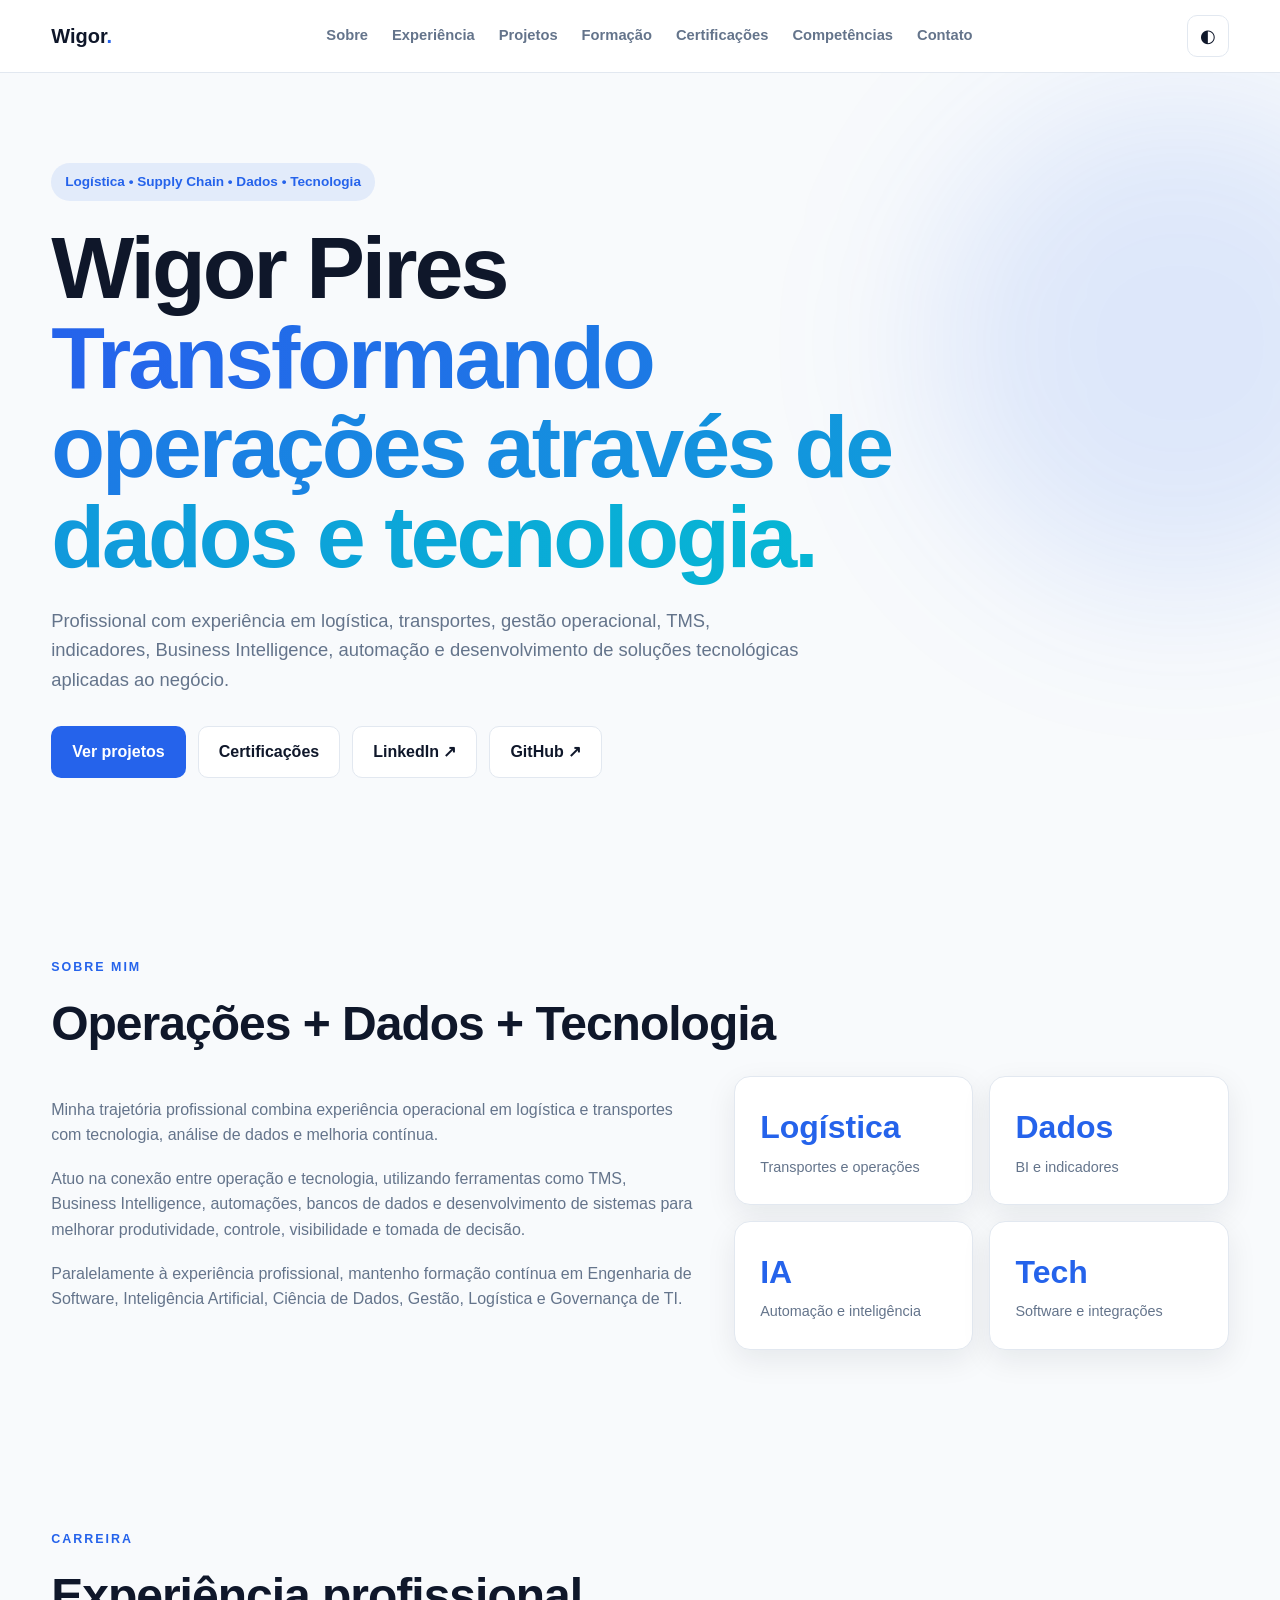
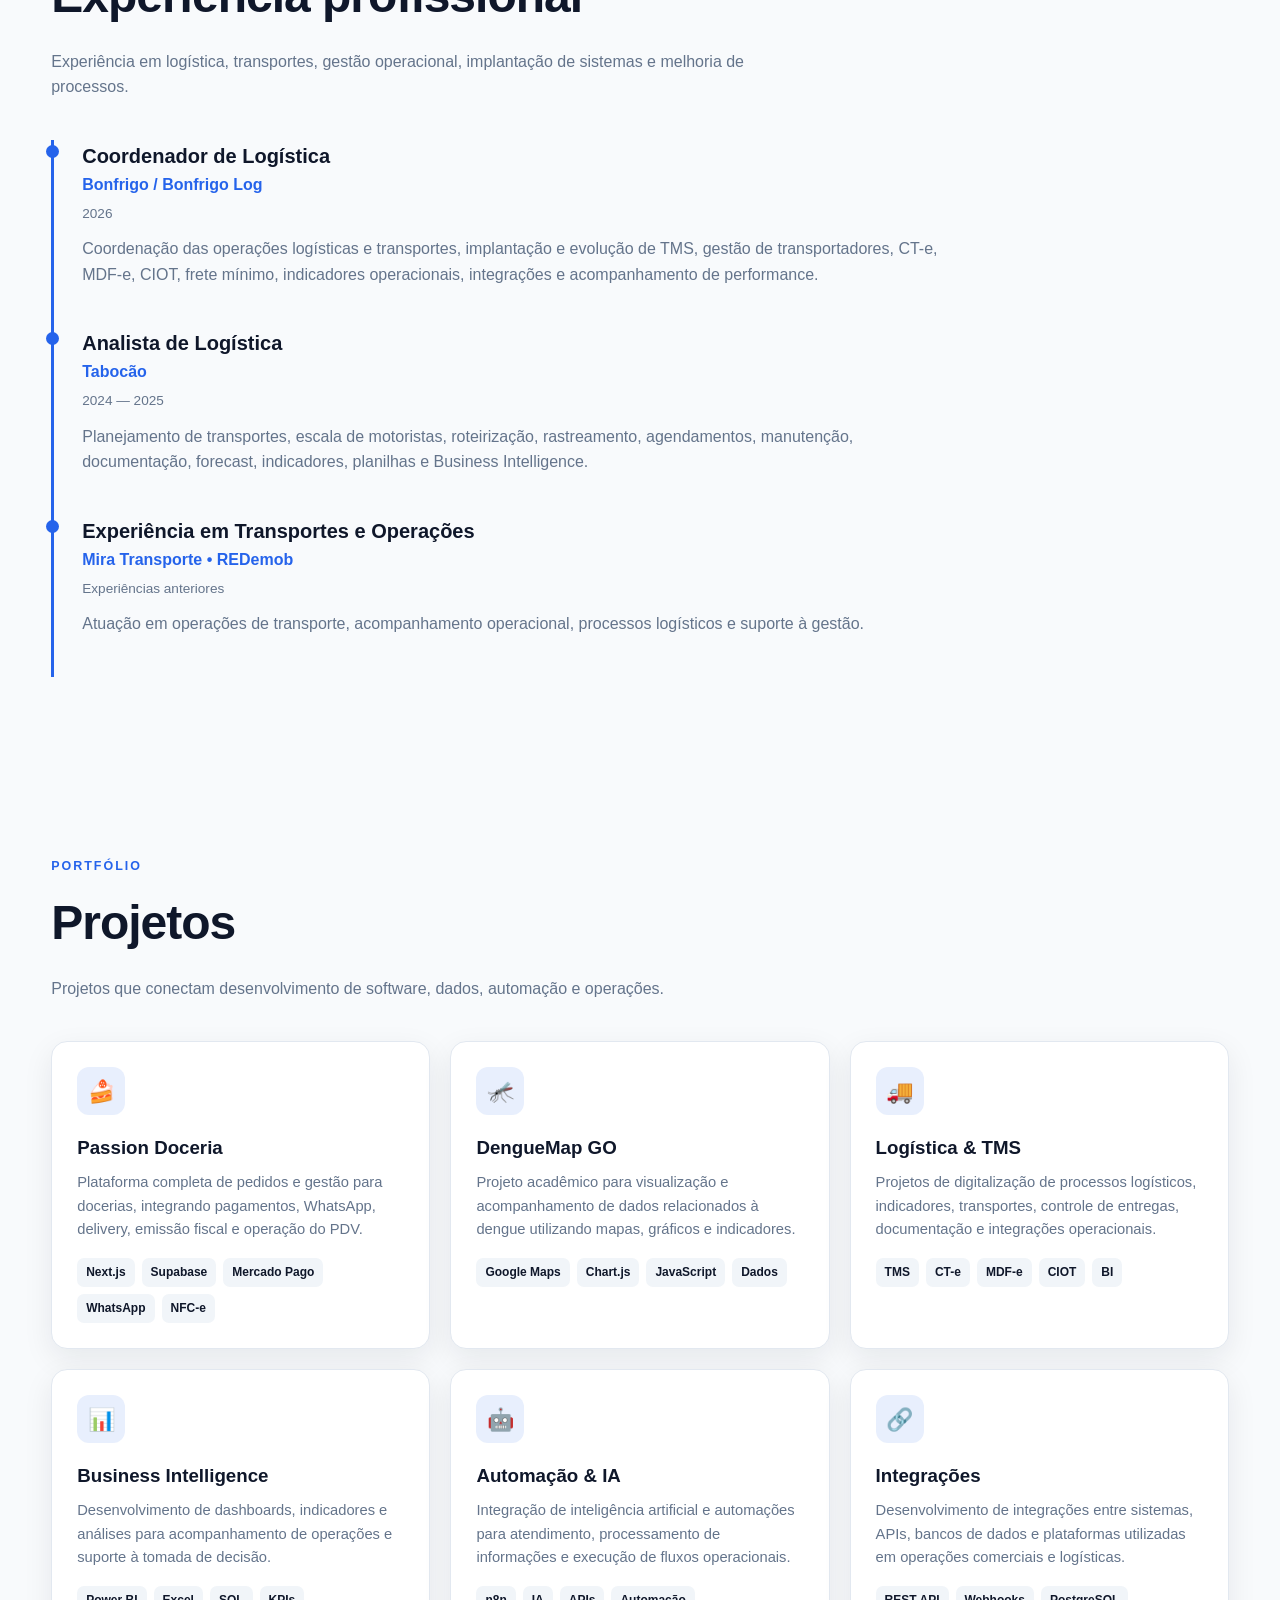
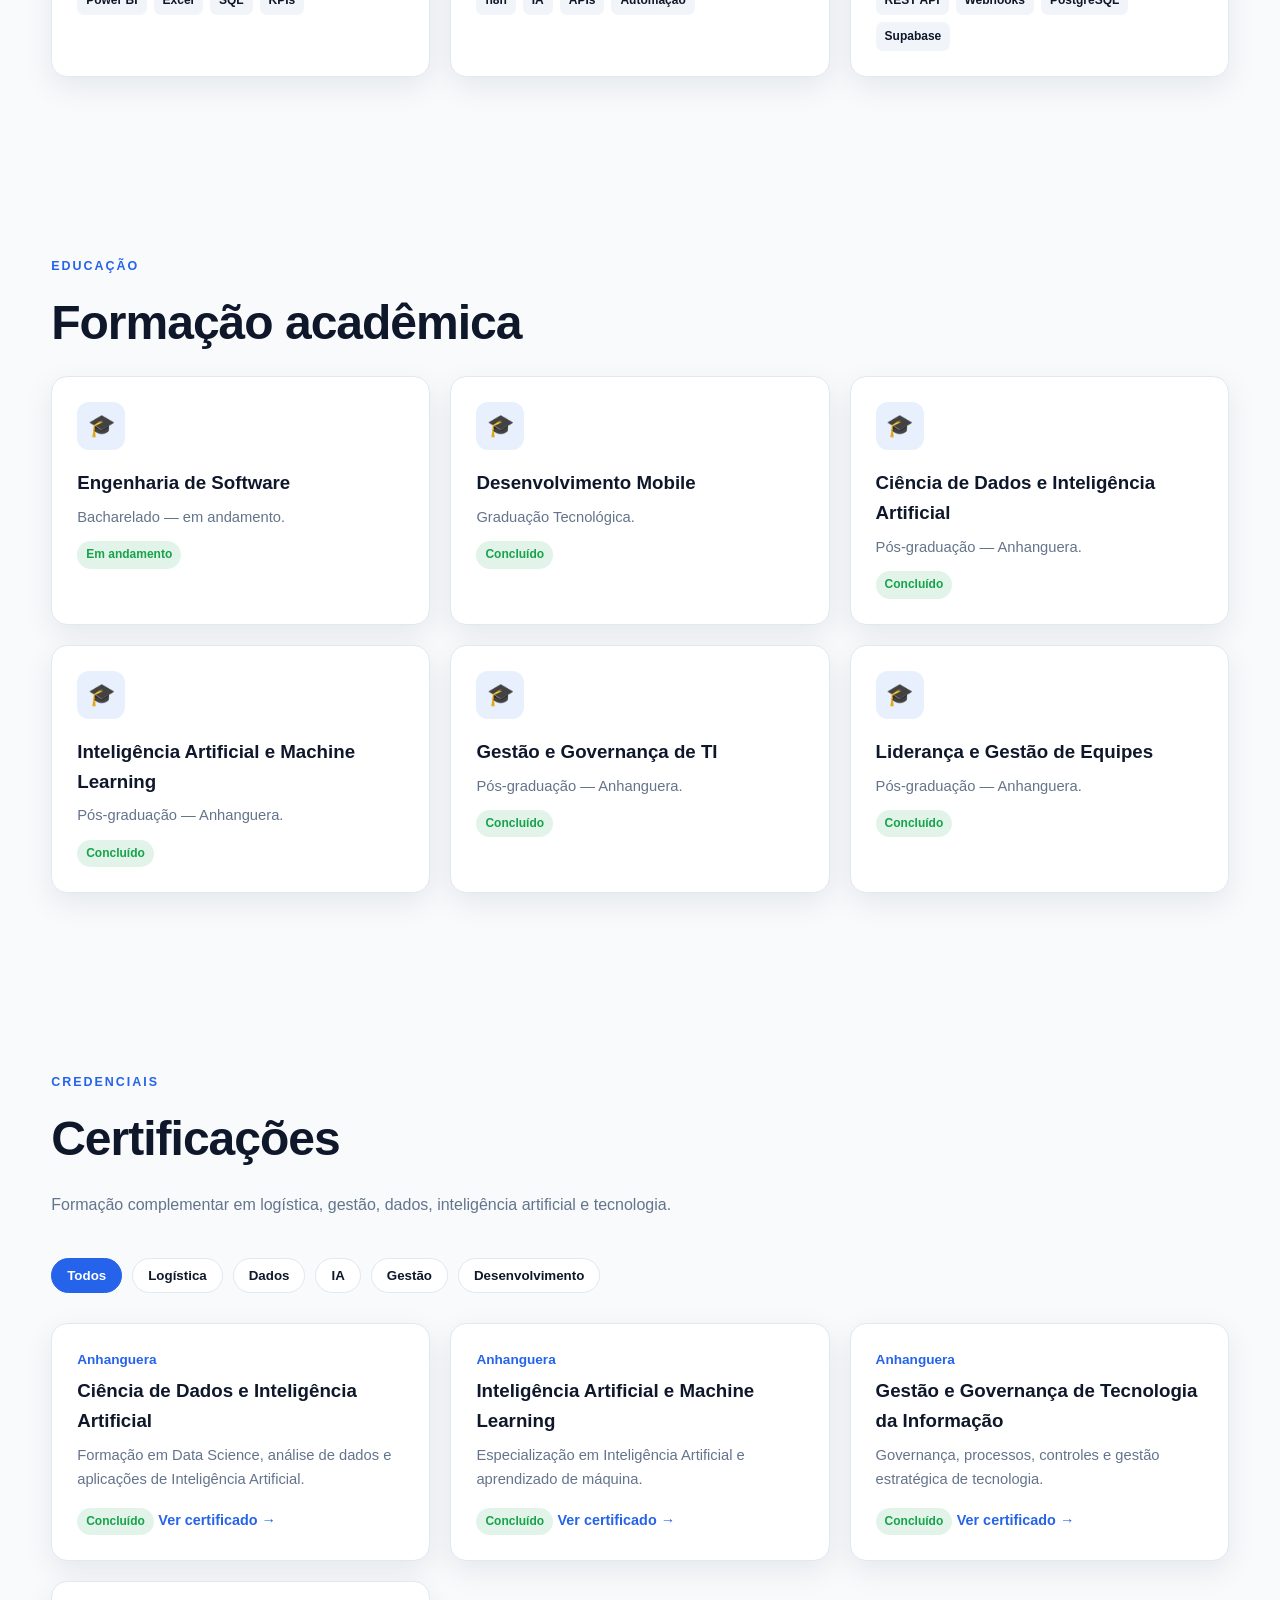
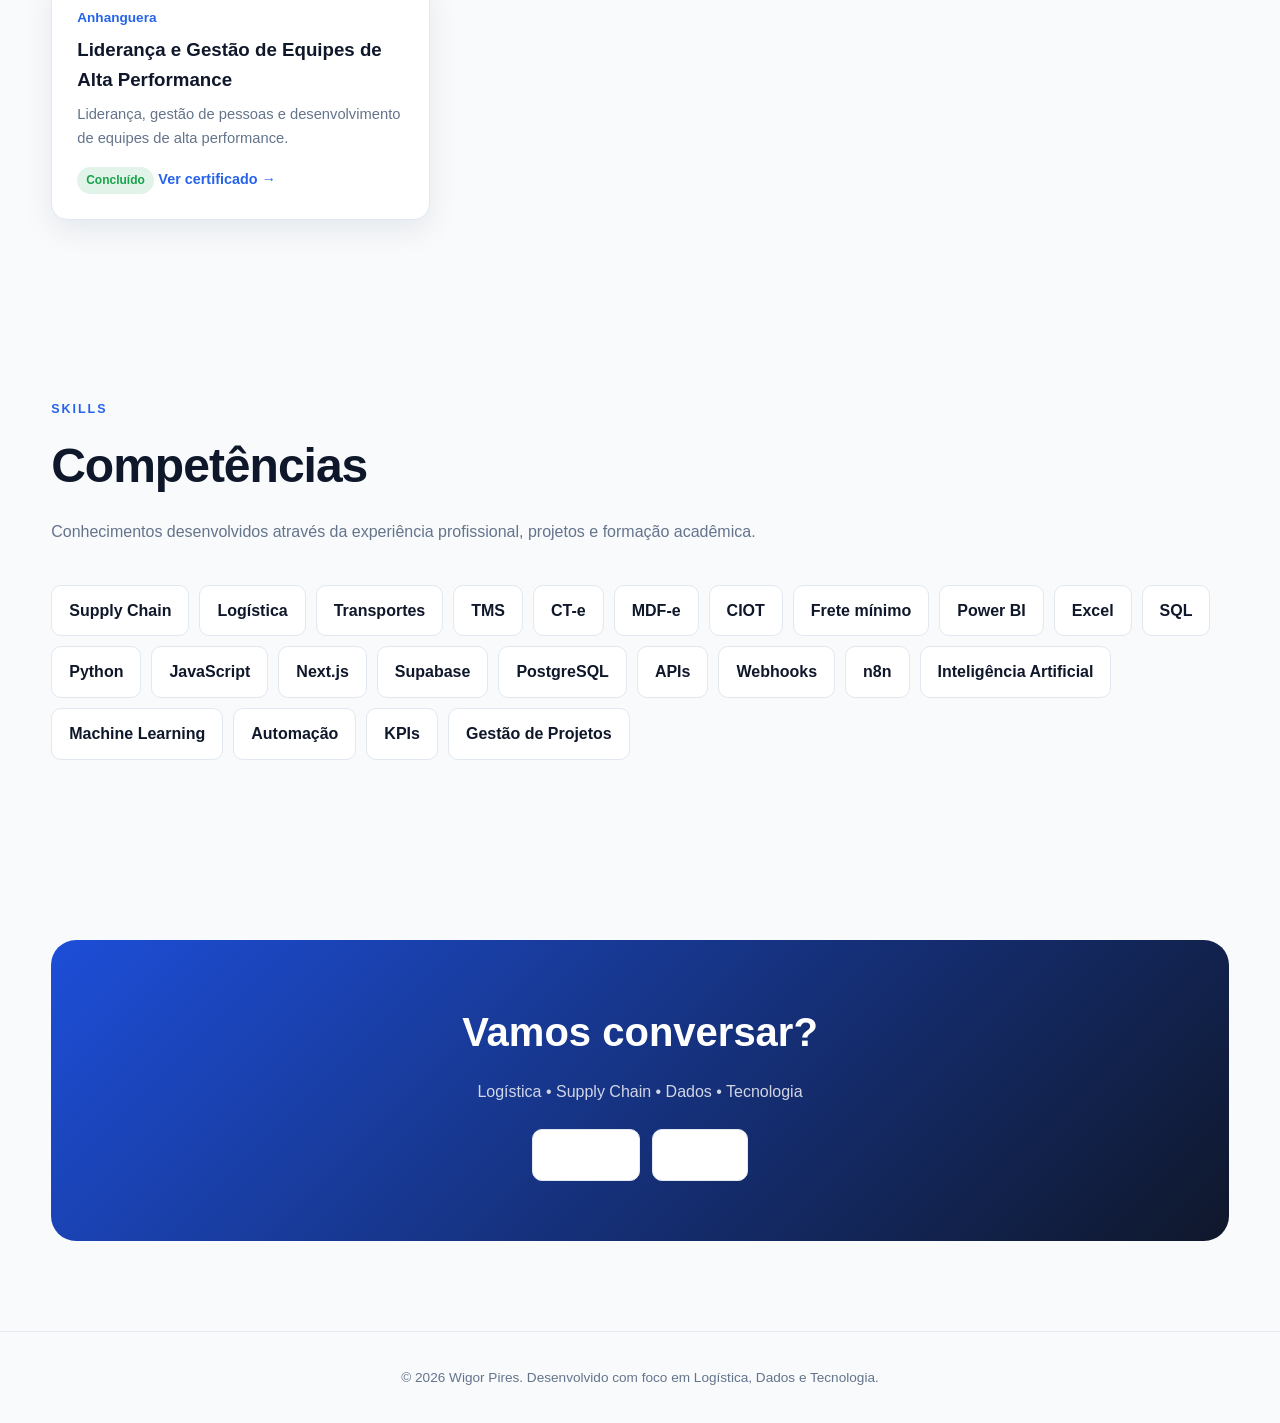
==== index.html @ 570a5a59 "Update print statement from 'Hello' to 'Goodbye'" ====
<!DOCTYPE html>
<html lang="pt-BR">
<head>
  <meta charset="UTF-8">
  <meta name="viewport" content="width=device-width, initial-scale=1.0">

  <title>Wigor Pires | Logística, Supply Chain, Dados e Tecnologia</title>

  <meta
    name="description"
    content="Portfólio profissional de Wigor Pires. Logística, Supply Chain, TMS, Dados, Business Intelligence, Inteligência Artificial e Tecnologia."
  >

  <style>
    /* =====================================================
       CONFIGURAÇÕES GERAIS
    ===================================================== */

    :root {
      --bg: #f8fafc;
      --surface: #ffffff;
      --surface-2: #f1f5f9;
      --text: #0f172a;
      --text-secondary: #64748b;
      --primary: #2563eb;
      --primary-dark: #1d4ed8;
      --border: #e2e8f0;
      --success: #16a34a;
      --shadow: 0 10px 30px rgba(15, 23, 42, 0.08);
      --radius: 16px;
    }

    body.dark {
      --bg: #020617;
      --surface: #0f172a;
      --surface-2: #1e293b;
      --text: #f8fafc;
      --text-secondary: #94a3b8;
      --border: #334155;
      --shadow: 0 10px 30px rgba(0, 0, 0, 0.3);
    }

    * {
      margin: 0;
      padding: 0;
      box-sizing: border-box;
    }

    html {
      scroll-behavior: smooth;
    }

    body {
      font-family: Inter, Arial, Helvetica, sans-serif;
      background: var(--bg);
      color: var(--text);
      line-height: 1.6;
      transition: background 0.3s, color 0.3s;
    }

    a {
      color: inherit;
      text-decoration: none;
    }

    .container {
      width: min(1180px, 92%);
      margin: auto;
    }

    /* =====================================================
       HEADER
    ===================================================== */

    header {
      position: sticky;
      top: 0;
      z-index: 1000;
      background: rgba(255,255,255,0.9);
      backdrop-filter: blur(12px);
      border-bottom: 1px solid var(--border);
    }

    body.dark header {
      background: rgba(2, 6, 23, 0.9);
    }

    .navbar {
      min-height: 72px;
      display: flex;
      align-items: center;
      justify-content: space-between;
      gap: 20px;
    }

    .logo {
      font-size: 1.25rem;
      font-weight: 800;
    }

    .logo span {
      color: var(--primary);
    }

    nav {
      display: flex;
      gap: 24px;
      align-items: center;
    }

    nav a {
      color: var(--text-secondary);
      font-size: 0.92rem;
      font-weight: 600;
      transition: 0.2s;
    }

    nav a:hover {
      color: var(--primary);
    }

    .theme-button {
      border: 1px solid var(--border);
      background: var(--surface);
      color: var(--text);
      border-radius: 10px;
      padding: 9px 12px;
      cursor: pointer;
      font-size: 18px;
    }

    /* =====================================================
       HERO
    ===================================================== */

    .hero {
      min-height: 680px;
      display: flex;
      align-items: center;
      position: relative;
      overflow: hidden;
    }

    .hero::before {
      content: "";
      position: absolute;
      width: 500px;
      height: 500px;
      border-radius: 50%;
      background: rgba(37, 99, 235, 0.12);
      filter: blur(80px);
      right: -150px;
      top: 20px;
      z-index: -1;
    }

    .hero-content {
      max-width: 850px;
    }

    .badge {
      display: inline-flex;
      align-items: center;
      gap: 8px;
      padding: 8px 14px;
      border-radius: 100px;
      background: rgba(37, 99, 235, 0.1);
      color: var(--primary);
      font-weight: 700;
      font-size: 0.85rem;
      margin-bottom: 22px;
    }

    .hero h1 {
      font-size: clamp(2.7rem, 7vw, 5.5rem);
      line-height: 1.02;
      letter-spacing: -3px;
      margin-bottom: 24px;
    }

    .gradient {
      background: linear-gradient(90deg, #2563eb, #06b6d4);
      -webkit-background-clip: text;
      -webkit-text-fill-color: transparent;
    }

    .hero p {
      max-width: 760px;
      font-size: 1.15rem;
      color: var(--text-secondary);
      margin-bottom: 32px;
    }

    .hero-buttons {
      display: flex;
      gap: 12px;
      flex-wrap: wrap;
    }

    .button {
      display: inline-flex;
      align-items: center;
      justify-content: center;
      padding: 12px 20px;
      border-radius: 10px;
      font-weight: 700;
      transition: 0.2s;
      border: 1px solid transparent;
    }

    .button-primary {
      background: var(--primary);
      color: white;
    }

    .button-primary:hover {
      background: var(--primary-dark);
      transform: translateY(-2px);
    }

    .button-secondary {
      border-color: var(--border);
      background: var(--surface);
    }

    .button-secondary:hover {
      border-color: var(--primary);
      color: var(--primary);
    }

    /* =====================================================
       SEÇÕES
    ===================================================== */

    section {
      padding: 90px 0;
    }

    .section-label {
      color: var(--primary);
      text-transform: uppercase;
      letter-spacing: 2px;
      font-size: 0.78rem;
      font-weight: 800;
      margin-bottom: 8px;
    }

    .section-title {
      font-size: clamp(2rem, 4vw, 3rem);
      margin-bottom: 14px;
      letter-spacing: -1px;
    }

    .section-description {
      color: var(--text-secondary);
      max-width: 760px;
      margin-bottom: 40px;
    }

    /* =====================================================
       SOBRE
    ===================================================== */

    .about-grid {
      display: grid;
      grid-template-columns: 1.3fr 1fr;
      gap: 40px;
      align-items: center;
    }

    .about-text p {
      color: var(--text-secondary);
      margin-bottom: 18px;
    }

    .numbers {
      display: grid;
      grid-template-columns: repeat(2, 1fr);
      gap: 16px;
    }

    .number-card {
      background: var(--surface);
      border: 1px solid var(--border);
      border-radius: var(--radius);
      padding: 25px;
      box-shadow: var(--shadow);
    }

    .number-card strong {
      display: block;
      color: var(--primary);
      font-size: 2rem;
    }

    .number-card span {
      color: var(--text-secondary);
      font-size: 0.9rem;
    }

    /* =====================================================
       EXPERIÊNCIA
    ===================================================== */

    .timeline {
      position: relative;
      max-width: 900px;
    }

    .timeline-item {
      border-left: 3px solid var(--primary);
      padding: 0 0 40px 28px;
      position: relative;
    }

    .timeline-item::before {
      content: "";
      position: absolute;
      width: 13px;
      height: 13px;
      background: var(--primary);
      border-radius: 50%;
      left: -8px;
      top: 5px;
    }

    .timeline-item h3 {
      font-size: 1.25rem;
    }

    .timeline-company {
      color: var(--primary);
      font-weight: 700;
    }

    .timeline-date {
      display: block;
      color: var(--text-secondary);
      font-size: 0.85rem;
      margin: 5px 0 12px;
    }

    .timeline-item p {
      color: var(--text-secondary);
    }

    /* =====================================================
       CARDS
    ===================================================== */

    .grid {
      display: grid;
      grid-template-columns: repeat(3, 1fr);
      gap: 20px;
    }

    .card {
      background: var(--surface);
      border: 1px solid var(--border);
      border-radius: var(--radius);
      padding: 25px;
      transition: 0.25s;
      box-shadow: var(--shadow);
    }

    .card:hover {
      transform: translateY(-6px);
      border-color: var(--primary);
    }

    .card-icon {
      width: 48px;
      height: 48px;
      border-radius: 12px;
      display: flex;
      align-items: center;
      justify-content: center;
      background: rgba(37,99,235,0.1);
      font-size: 22px;
      margin-bottom: 18px;
    }

    .card h3 {
      margin-bottom: 8px;
    }

    .card p {
      color: var(--text-secondary);
      font-size: 0.92rem;
    }

    .tags {
      display: flex;
      flex-wrap: wrap;
      gap: 7px;
      margin-top: 16px;
    }

    .tag {
      padding: 5px 9px;
      background: var(--surface-2);
      border-radius: 7px;
      font-size: 0.75rem;
      font-weight: 600;
    }

    /* =====================================================
       CERTIFICADOS
    ===================================================== */

    .filters {
      display: flex;
      gap: 10px;
      flex-wrap: wrap;
      margin-bottom: 30px;
    }

    .filter {
      border: 1px solid var(--border);
      background: var(--surface);
      color: var(--text);
      padding: 9px 15px;
      border-radius: 100px;
      cursor: pointer;
      font-weight: 600;
    }

    .filter.active,
    .filter:hover {
      background: var(--primary);
      border-color: var(--primary);
      color: white;
    }

    .certificate {
      position: relative;
    }

    .certificate .institution {
      color: var(--primary);
      font-weight: 700;
      font-size: 0.85rem;
      margin-bottom: 6px;
    }

    .certificate-link {
      display: inline-block;
      margin-top: 18px;
      color: var(--primary);
      font-weight: 700;
      font-size: 0.9rem;
    }

    .status {
      display: inline-block;
      margin-top: 12px;
      padding: 4px 9px;
      border-radius: 20px;
      background: rgba(22,163,74,.12);
      color: var(--success);
      font-size: .75rem;
      font-weight: 700;
    }

    /* =====================================================
       COMPETÊNCIAS
    ===================================================== */

    .skills {
      display: flex;
      flex-wrap: wrap;
      gap: 10px;
    }

    .skill {
      padding: 12px 17px;
      border: 1px solid var(--border);
      background: var(--surface);
      border-radius: 10px;
      font-weight: 600;
    }

    /* =====================================================
       CONTATO
    ===================================================== */

    .contact-box {
      background: linear-gradient(135deg, #1d4ed8, #0f172a);
      color: white;
      padding: 60px;
      border-radius: 25px;
      text-align: center;
    }

    .contact-box h2 {
      font-size: 2.5rem;
      margin-bottom: 15px;
    }

    .contact-box p {
      opacity: .8;
      margin-bottom: 25px;
    }

    /* =====================================================
       FOOTER
    ===================================================== */

    footer {
      padding: 35px 0;
      text-align: center;
      color: var(--text-secondary);
      border-top: 1px solid var(--border);
      font-size: 0.85rem;
    }

    /* =====================================================
       RESPONSIVO
    ===================================================== */

    @media (max-width: 900px) {
      nav {
        display: none;
      }

      .about-grid {
        grid-template-columns: 1fr;
      }

      .grid {
        grid-template-columns: repeat(2, 1fr);
      }

      .hero {
        min-height: 600px;
      }
    }

    @media (max-width: 600px) {
      .grid {
        grid-template-columns: 1fr;
      }

      .numbers {
        grid-template-columns: 1fr 1fr;
      }

      .hero h1 {
        letter-spacing: -2px;
      }

      .contact-box {
        padding: 40px 20px;
      }
    }
  </style>
</head>

<body>

<!-- =====================================================
     MENU
===================================================== -->

<header>
  <div class="container navbar">

    <a class="logo" href="#inicio">
      Wigor<span>.</span>
    </a>

    <nav>
      <a href="#sobre">Sobre</a>
      <a href="#experiencia">Experiência</a>
      <a href="#projetos">Projetos</a>
      <a href="#formacao">Formação</a>
      <a href="#certificados">Certificações</a>
      <a href="#competencias">Competências</a>
      <a href="#contato">Contato</a>
    </nav>

    <button class="theme-button" onclick="toggleTheme()" title="Alterar tema">
      ◐
    </button>

  </div>
</header>

<!-- =====================================================
     HERO
===================================================== -->

<main>

<section class="hero" id="inicio">
  <div class="container">

    <div class="hero-content">

      <div class="badge">
        Logística • Supply Chain • Dados • Tecnologia
      </div>

      <h1>
        Wigor Pires
        <br>
        <span class="gradient">
          Transformando operações através de dados e tecnologia.
        </span>
      </h1>

      <p>
        Profissional com experiência em logística, transportes,
        gestão operacional, TMS, indicadores, Business Intelligence,
        automação e desenvolvimento de soluções tecnológicas aplicadas
        ao negócio.
      </p>

      <div class="hero-buttons">

        <a href="#projetos" class="button button-primary">
          Ver projetos
        </a>

        <a href="#certificados" class="button button-secondary">
          Certificações
        </a>

        <!-- COLOQUE SEU LINK -->
        <a
          href="https://www.linkedin.com/"
          target="_blank"
          class="button button-secondary"
        >
          LinkedIn ↗
        </a>

        <!-- COLOQUE SEU LINK -->
        <a
          href="https://github.com/wigorp"
          target="_blank"
          class="button button-secondary"
        >
          GitHub ↗
        </a>

      </div>

    </div>

  </div>
</section>

<!-- =====================================================
     SOBRE
===================================================== -->

<section id="sobre">
  <div class="container">

    <div class="section-label">Sobre mim</div>
    <h2 class="section-title">Operações + Dados + Tecnologia</h2>

    <div class="about-grid">

      <div class="about-text">

        <p>
          Minha trajetória profissional combina experiência operacional
          em logística e transportes com tecnologia, análise de dados e
          melhoria contínua.
        </p>

        <p>
          Atuo na conexão entre operação e tecnologia, utilizando
          ferramentas como TMS, Business Intelligence, automações,
          bancos de dados e desenvolvimento de sistemas para melhorar
          produtividade, controle, visibilidade e tomada de decisão.
        </p>

        <p>
          Paralelamente à experiência profissional, mantenho formação
          contínua em Engenharia de Software, Inteligência Artificial,
          Ciência de Dados, Gestão, Logística e Governança de TI.
        </p>

      </div>

      <div class="numbers">

        <div class="number-card">
          <strong>Logística</strong>
          <span>Transportes e operações</span>
        </div>

        <div class="number-card">
          <strong>Dados</strong>
          <span>BI e indicadores</span>
        </div>

        <div class="number-card">
          <strong>IA</strong>
          <span>Automação e inteligência</span>
        </div>

        <div class="number-card">
          <strong>Tech</strong>
          <span>Software e integrações</span>
        </div>

      </div>

    </div>
  </div>
</section>

<!-- =====================================================
     EXPERIÊNCIA
===================================================== -->

<section id="experiencia">
  <div class="container">

    <div class="section-label">Carreira</div>
    <h2 class="section-title">Experiência profissional</h2>

    <p class="section-description">
      Experiência em logística, transportes, gestão operacional,
      implantação de sistemas e melhoria de processos.
    </p>

    <div class="timeline">

      <div class="timeline-item">

        <h3>Coordenador de Logística</h3>

        <div class="timeline-company">
          Bonfrigo / Bonfrigo Log
        </div>

        <span class="timeline-date">
          2026
        </span>

        <p>
          Coordenação das operações logísticas e transportes,
          implantação e evolução de TMS, gestão de transportadores,
          CT-e, MDF-e, CIOT, frete mínimo, indicadores operacionais,
          integrações e acompanhamento de performance.
        </p>

      </div>

      <div class="timeline-item">

        <h3>Analista de Logística</h3>

        <div class="timeline-company">
          Tabocão
        </div>

        <span class="timeline-date">
          2024 — 2025
        </span>

        <p>
          Planejamento de transportes, escala de motoristas,
          roteirização, rastreamento, agendamentos, manutenção,
          documentação, forecast, indicadores, planilhas e
          Business Intelligence.
        </p>

      </div>

      <div class="timeline-item">

        <h3>Experiência em Transportes e Operações</h3>

        <div class="timeline-company">
          Mira Transporte • REDemob
        </div>

        <span class="timeline-date">
          Experiências anteriores
        </span>

        <p>
          Atuação em operações de transporte, acompanhamento
          operacional, processos logísticos e suporte à gestão.
        </p>

      </div>

    </div>
  </div>
</section>

<!-- =====================================================
     PROJETOS
===================================================== -->

<section id="projetos">
  <div class="container">

    <div class="section-label">Portfólio</div>

    <h2 class="section-title">
      Projetos
    </h2>

    <p class="section-description">
      Projetos que conectam desenvolvimento de software,
      dados, automação e operações.
    </p>

    <div class="grid">

      <article class="card">

        <div class="card-icon">🍰</div>

        <h3>Passion Doceria</h3>

        <p>
          Plataforma completa de pedidos e gestão para docerias,
          integrando pagamentos, WhatsApp, delivery, emissão fiscal
          e operação do PDV.
        </p>

        <div class="tags">
          <span class="tag">Next.js</span>
          <span class="tag">Supabase</span>
          <span class="tag">Mercado Pago</span>
          <span class="tag">WhatsApp</span>
          <span class="tag">NFC-e</span>
        </div>

      </article>

      <article class="card">

        <div class="card-icon">🦟</div>

        <h3>DengueMap GO</h3>

        <p>
          Projeto acadêmico para visualização e acompanhamento
          de dados relacionados à dengue utilizando mapas,
          gráficos e indicadores.
        </p>

        <div class="tags">
          <span class="tag">Google Maps</span>
          <span class="tag">Chart.js</span>
          <span class="tag">JavaScript</span>
          <span class="tag">Dados</span>
        </div>

      </article>

      <article class="card">

        <div class="card-icon">🚚</div>

        <h3>Logística & TMS</h3>

        <p>
          Projetos de digitalização de processos logísticos,
          indicadores, transportes, controle de entregas,
          documentação e integrações operacionais.
        </p>

        <div class="tags">
          <span class="tag">TMS</span>
          <span class="tag">CT-e</span>
          <span class="tag">MDF-e</span>
          <span class="tag">CIOT</span>
          <span class="tag">BI</span>
        </div>

      </article>

      <article class="card">

        <div class="card-icon">📊</div>

        <h3>Business Intelligence</h3>

        <p>
          Desenvolvimento de dashboards, indicadores e análises
          para acompanhamento de operações e suporte à tomada
          de decisão.
        </p>

        <div class="tags">
          <span class="tag">Power BI</span>
          <span class="tag">Excel</span>
          <span class="tag">SQL</span>
          <span class="tag">KPIs</span>
        </div>

      </article>

      <article class="card">

        <div class="card-icon">🤖</div>

        <h3>Automação & IA</h3>

        <p>
          Integração de inteligência artificial e automações
          para atendimento, processamento de informações e
          execução de fluxos operacionais.
        </p>

        <div class="tags">
          <span class="tag">n8n</span>
          <span class="tag">IA</span>
          <span class="tag">APIs</span>
          <span class="tag">Automação</span>
        </div>

      </article>

      <article class="card">

        <div class="card-icon">🔗</div>

        <h3>Integrações</h3>

        <p>
          Desenvolvimento de integrações entre sistemas,
          APIs, bancos de dados e plataformas utilizadas
          em operações comerciais e logísticas.
        </p>

        <div class="tags">
          <span class="tag">REST API</span>
          <span class="tag">Webhooks</span>
          <span class="tag">PostgreSQL</span>
          <span class="tag">Supabase</span>
        </div>

      </article>

    </div>

  </div>
</section>

<!-- =====================================================
     FORMAÇÃO
===================================================== -->

<section id="formacao">
  <div class="container">

    <div class="section-label">Educação</div>

    <h2 class="section-title">
      Formação acadêmica
    </h2>

    <div class="grid">

      <article class="card">

        <div class="card-icon">🎓</div>

        <h3>Engenharia de Software</h3>

        <p>
          Bacharelado — em andamento.
        </p>

        <span class="status">Em andamento</span>

      </article>

      <article class="card">

        <div class="card-icon">🎓</div>

        <h3>Desenvolvimento Mobile</h3>

        <p>
          Graduação Tecnológica.
        </p>

        <span class="status">Concluído</span>

      </article>

      <article class="card">

        <div class="card-icon">🎓</div>

        <h3>Ciência de Dados e Inteligência Artificial</h3>

        <p>
          Pós-graduação — Anhanguera.
        </p>

        <span class="status">Concluído</span>

      </article>

      <article class="card">

        <div class="card-icon">🎓</div>

        <h3>Inteligência Artificial e Machine Learning</h3>

        <p>
          Pós-graduação — Anhanguera.
        </p>

        <span class="status">Concluído</span>

      </article>

      <article class="card">

        <div class="card-icon">🎓</div>

        <h3>Gestão e Governança de TI</h3>

        <p>
          Pós-graduação — Anhanguera.
        </p>

        <span class="status">Concluído</span>

      </article>

      <article class="card">

        <div class="card-icon">🎓</div>

        <h3>Liderança e Gestão de Equipes</h3>

        <p>
          Pós-graduação — Anhanguera.
        </p>

        <span class="status">Concluído</span>

      </article>

    </div>

  </div>
</section>

<!-- =====================================================
     CERTIFICADOS
===================================================== -->

<section id="certificados">
  <div class="container">

    <div class="section-label">Credenciais</div>

    <h2 class="section-title">
      Certificações
    </h2>

    <p class="section-description">
      Formação complementar em logística, gestão,
      dados, inteligência artificial e tecnologia.
    </p>

    <div class="filters">

      <button
        class="filter active"
        onclick="filterCertificates('all', this)"
      >
        Todos
      </button>

      <button
        class="filter"
        onclick="filterCertificates('logistica', this)"
      >
        Logística
      </button>

      <button
        class="filter"
        onclick="filterCertificates('dados', this)"
      >
        Dados
      </button>

      <button
        class="filter"
        onclick="filterCertificates('ia', this)"
      >
        IA
      </button>

      <button
        class="filter"
        onclick="filterCertificates('gestao', this)"
      >
        Gestão
      </button>

      <button
        class="filter"
        onclick="filterCertificates('dev', this)"
      >
        Desenvolvimento
      </button>

    </div>

    <div class="grid" id="certificateGrid">

      <!-- EXEMPLO CERTIFICADO -->

      <article
        class="card certificate"
        data-category="ia dados"
      >

        <div class="institution">
          Anhanguera
        </div>

        <h3>
          Ciência de Dados e Inteligência Artificial
        </h3>

        <p>
          Formação em Data Science, análise de dados
          e aplicações de Inteligência Artificial.
        </p>

        <span class="status">
          Concluído
        </span>

        <!--
        QUANDO SUBIR O PDF:
        href="certificados/nome-do-certificado.pdf"
        -->

        <a
          href="#"
          class="certificate-link"
        >
          Ver certificado →
        </a>

      </article>

      <article
        class="card certificate"
        data-category="ia"
      >

        <div class="institution">
          Anhanguera
        </div>

        <h3>
          Inteligência Artificial e Machine Learning
        </h3>

        <p>
          Especialização em Inteligência Artificial
          e aprendizado de máquina.
        </p>

        <span class="status">
          Concluído
        </span>

        <a
          href="#"
          class="certificate-link"
        >
          Ver certificado →
        </a>

      </article>

      <article
        class="card certificate"
        data-category="gestao"
      >

        <div class="institution">
          Anhanguera
        </div>

        <h3>
          Gestão e Governança de Tecnologia da Informação
        </h3>

        <p>
          Governança, processos, controles e gestão
          estratégica de tecnologia.
        </p>

        <span class="status">
          Concluído
        </span>

        <a
          href="#"
          class="certificate-link"
        >
          Ver certificado →
        </a>

      </article>

      <article
        class="card certificate"
        data-category="gestao"
      >

        <div class="institution">
          Anhanguera
        </div>

        <h3>
          Liderança e Gestão de Equipes de Alta Performance
        </h3>

        <p>
          Liderança, gestão de pessoas e desenvolvimento
          de equipes de alta performance.
        </p>

        <span class="status">
          Concluído
        </span>

        <a
          href="#"
          class="certificate-link"
        >
          Ver certificado →
        </a>

      </article>

    </div>

  </div>
</section>

<!-- =====================================================
     COMPETÊNCIAS
===================================================== -->

<section id="competencias">
  <div class="container">

    <div class="section-label">Skills</div>

    <h2 class="section-title">
      Competências
    </h2>

    <p class="section-description">
      Conhecimentos desenvolvidos através da experiência
      profissional, projetos e formação acadêmica.
    </p>

    <div class="skills">

      <span class="skill">Supply Chain</span>
      <span class="skill">Logística</span>
      <span class="skill">Transportes</span>
      <span class="skill">TMS</span>
      <span class="skill">CT-e</span>
      <span class="skill">MDF-e</span>
      <span class="skill">CIOT</span>
      <span class="skill">Frete mínimo</span>
      <span class="skill">Power BI</span>
      <span class="skill">Excel</span>
      <span class="skill">SQL</span>
      <span class="skill">Python</span>
      <span class="skill">JavaScript</span>
      <span class="skill">Next.js</span>
      <span class="skill">Supabase</span>
      <span class="skill">PostgreSQL</span>
      <span class="skill">APIs</span>
      <span class="skill">Webhooks</span>
      <span class="skill">n8n</span>
      <span class="skill">Inteligência Artificial</span>
      <span class="skill">Machine Learning</span>
      <span class="skill">Automação</span>
      <span class="skill">KPIs</span>
      <span class="skill">Gestão de Projetos</span>

    </div>

  </div>
</section>

<!-- =====================================================
     CONTATO
===================================================== -->

<section id="contato">
  <div class="container">

    <div class="contact-box">

      <h2>
        Vamos conversar?
      </h2>

      <p>
        Logística • Supply Chain • Dados • Tecnologia
      </p>

      <div class="hero-buttons" style="justify-content:center">

        <!-- TROCAR LINK -->

        <a
          href="https://www.linkedin.com/"
          target="_blank"
          class="button button-secondary"
        >
          LinkedIn
        </a>

        <a
          href="https://github.com/wigorp"
          target="_blank"
          class="button button-secondary"
        >
          GitHub
        </a>

      </div>

    </div>

  </div>
</section>

</main>

<!-- =====================================================
     FOOTER
===================================================== -->

<footer>

  <div class="container">

    © <span id="year"></span>
    Wigor Pires.

    Desenvolvido com foco em
    Logística, Dados e Tecnologia.

  </div>

</footer>

<!-- =====================================================
     JAVASCRIPT
===================================================== -->

<script>

  /* ANO AUTOMÁTICO */

  document.getElementById("year").textContent =
    new Date().getFullYear();


  /* TEMA ESCURO */

  function toggleTheme() {

    document.body.classList.toggle("dark");

    const dark =
      document.body.classList.contains("dark");

    localStorage.setItem(
      "portfolio-theme",
      dark ? "dark" : "light"
    );

  }


  /* CARREGA TEMA SALVO */

  if (
    localStorage.getItem("portfolio-theme") === "dark"
  ) {

    document.body.classList.add("dark");

  }


  /* FILTRO DE CERTIFICADOS */

  function filterCertificates(category, button) {

    const certificates =
      document.querySelectorAll(".certificate");

    const buttons =
      document.querySelectorAll(".filter");


    buttons.forEach(btn =>
      btn.classList.remove("active")
    );


    button.classList.add("active");


    certificates.forEach(cert => {

      const categories =
        cert.dataset.category || "";


      if (
        category === "all" ||
        categories.includes(category)
      ) {

        cert.style.display = "block";

      } else {

        cert.style.display = "none";

      }

    });

  }

</script>

</body>
</html>
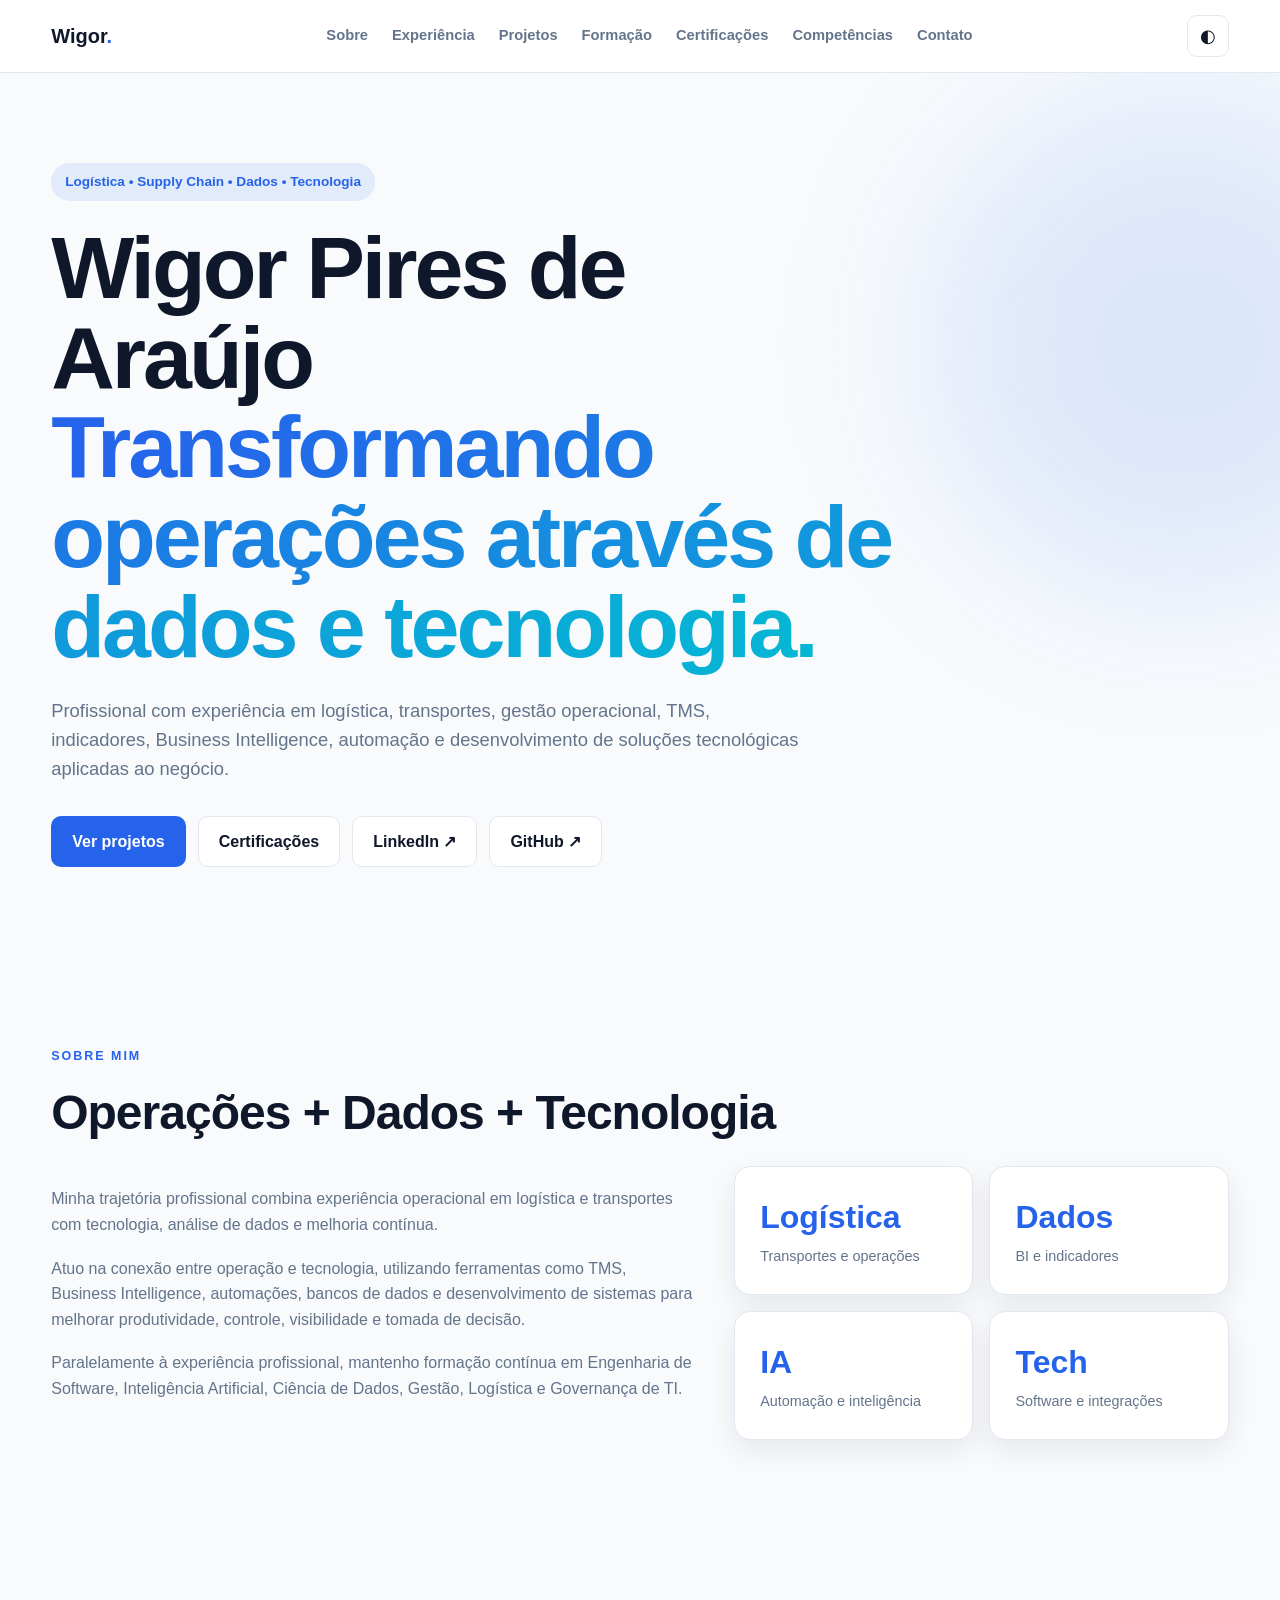
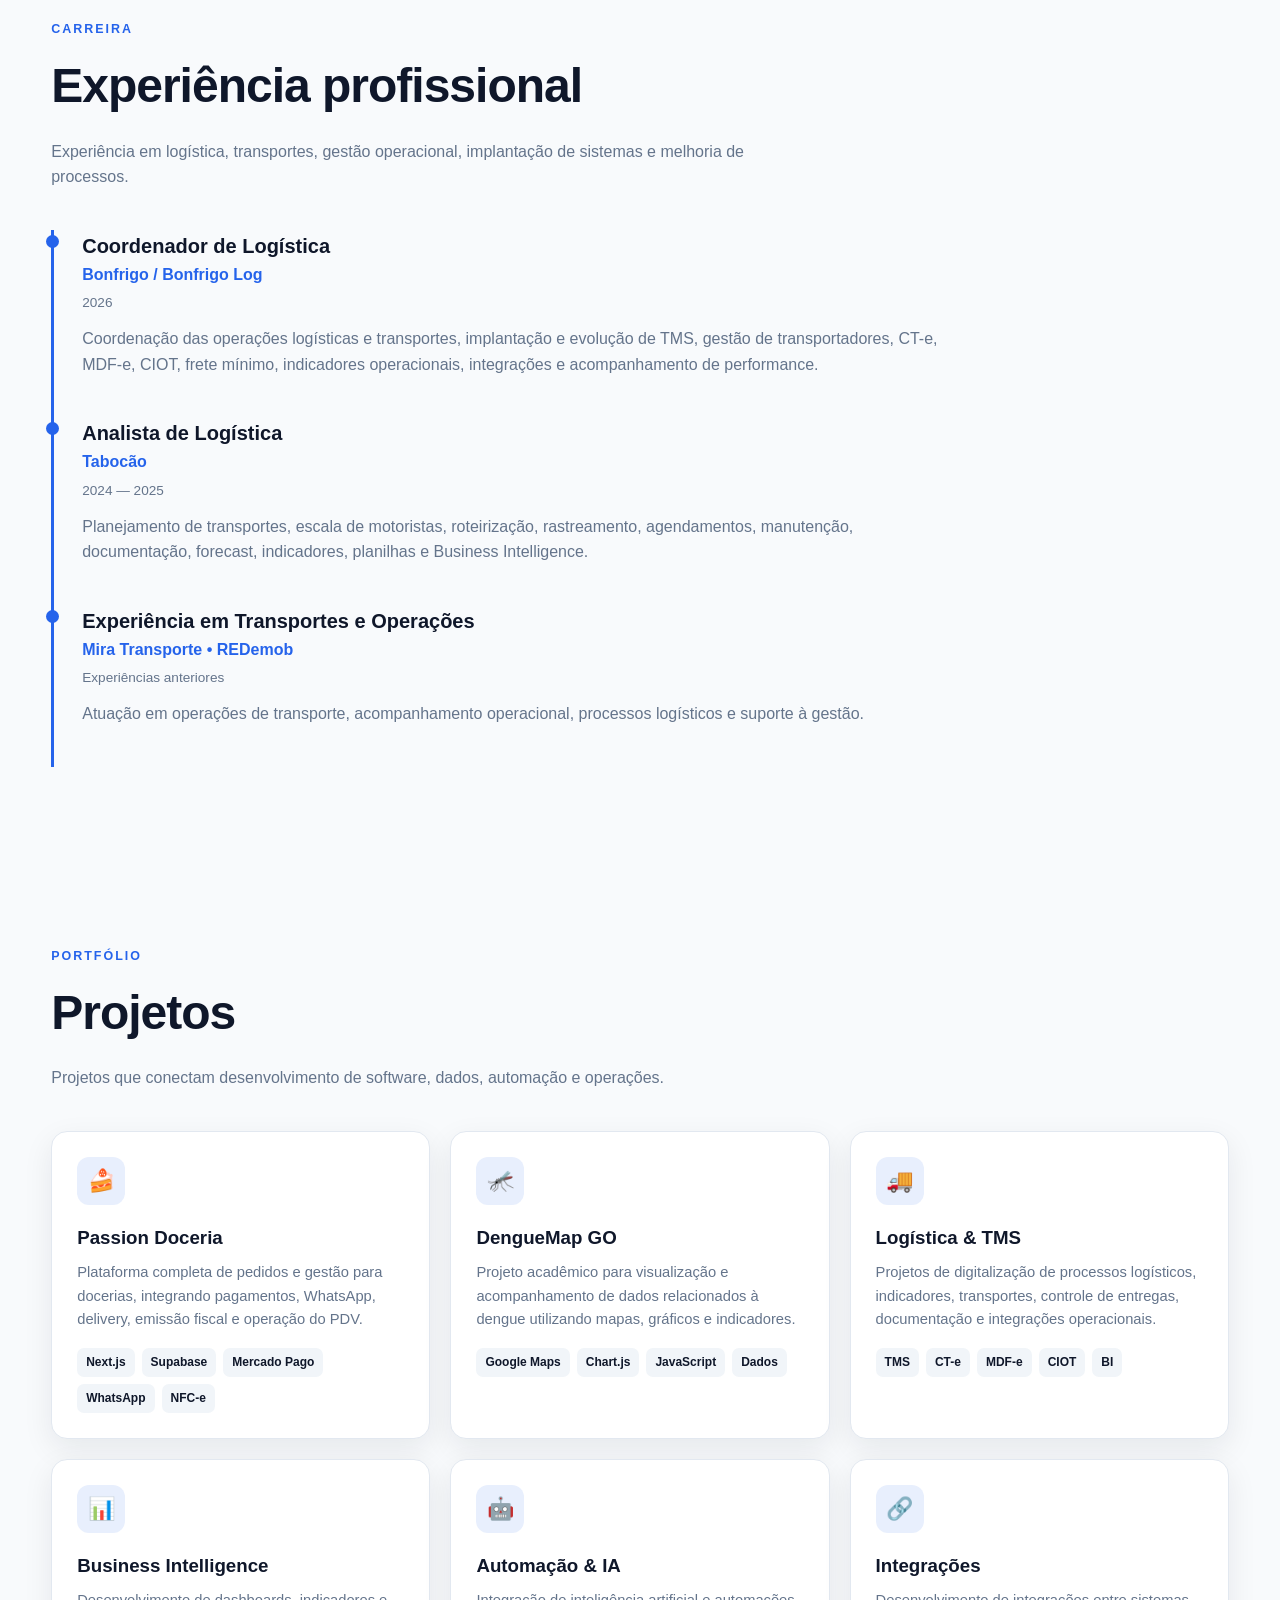
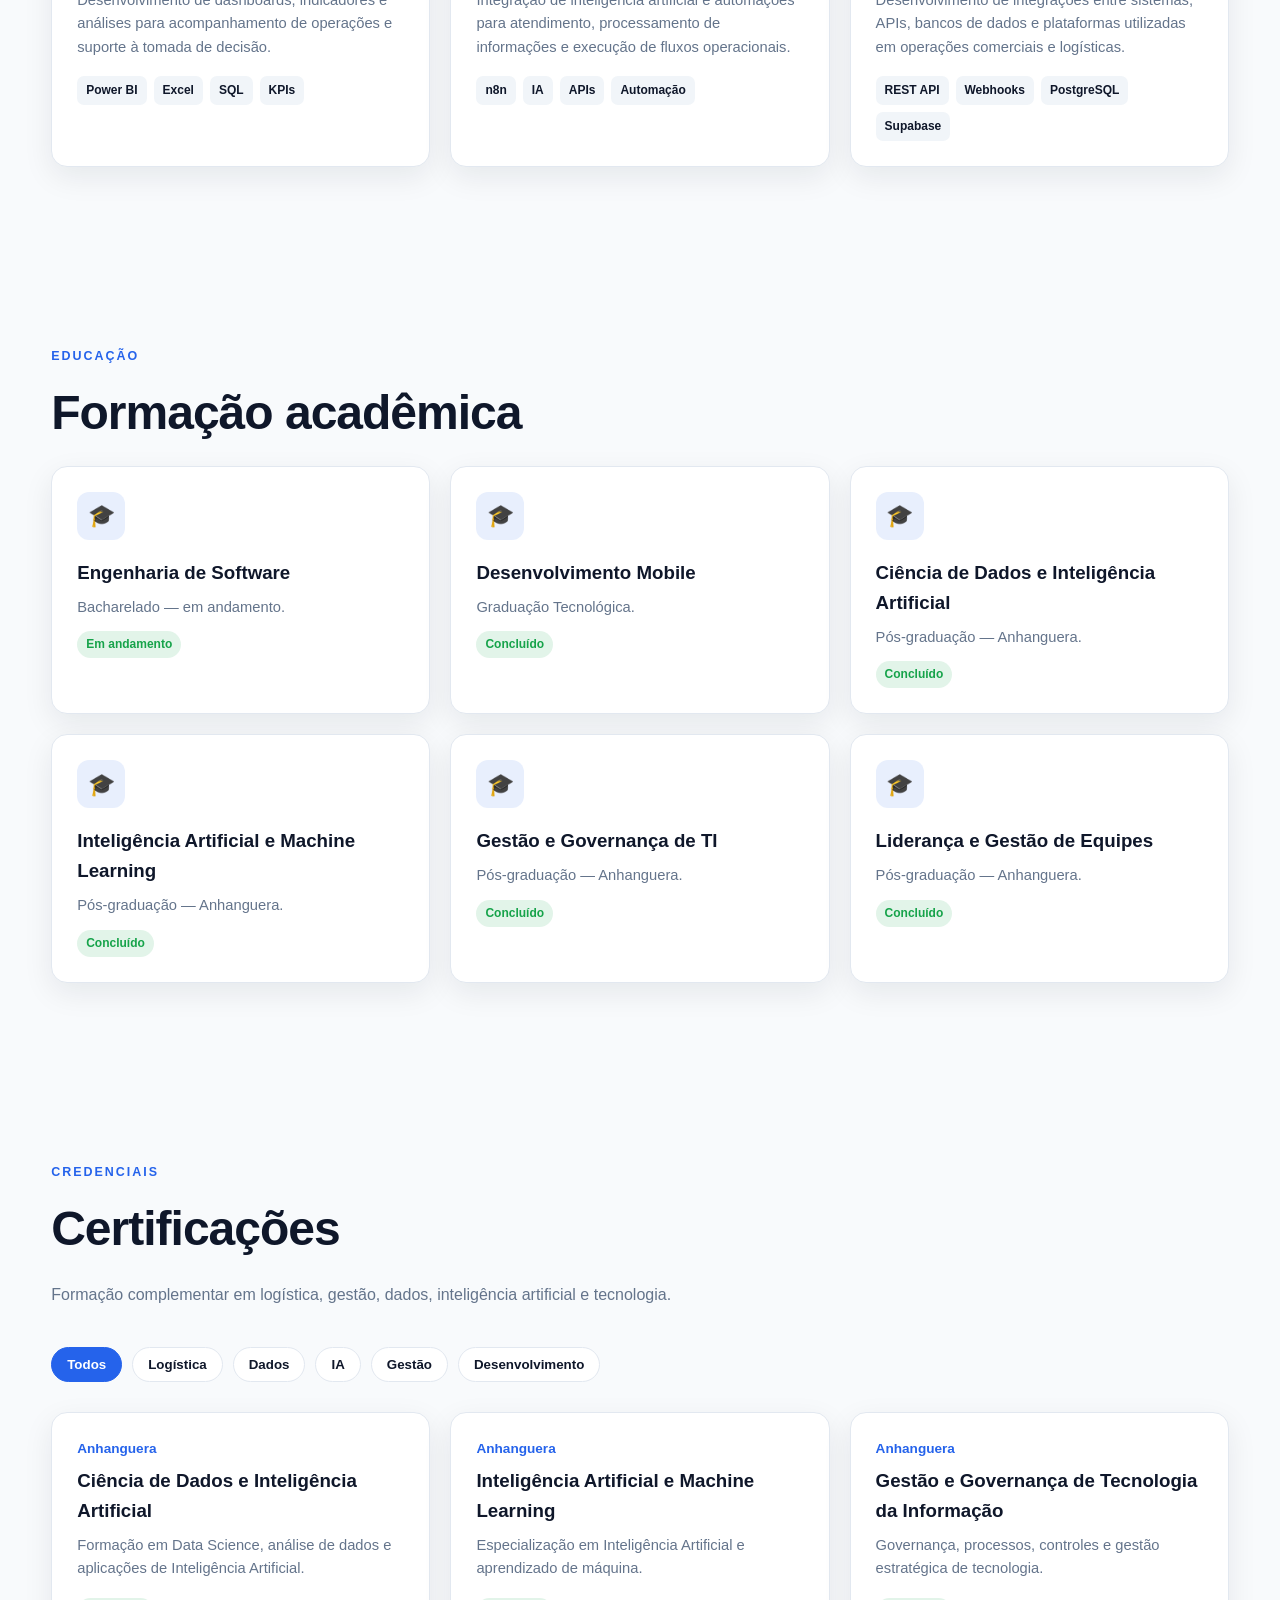
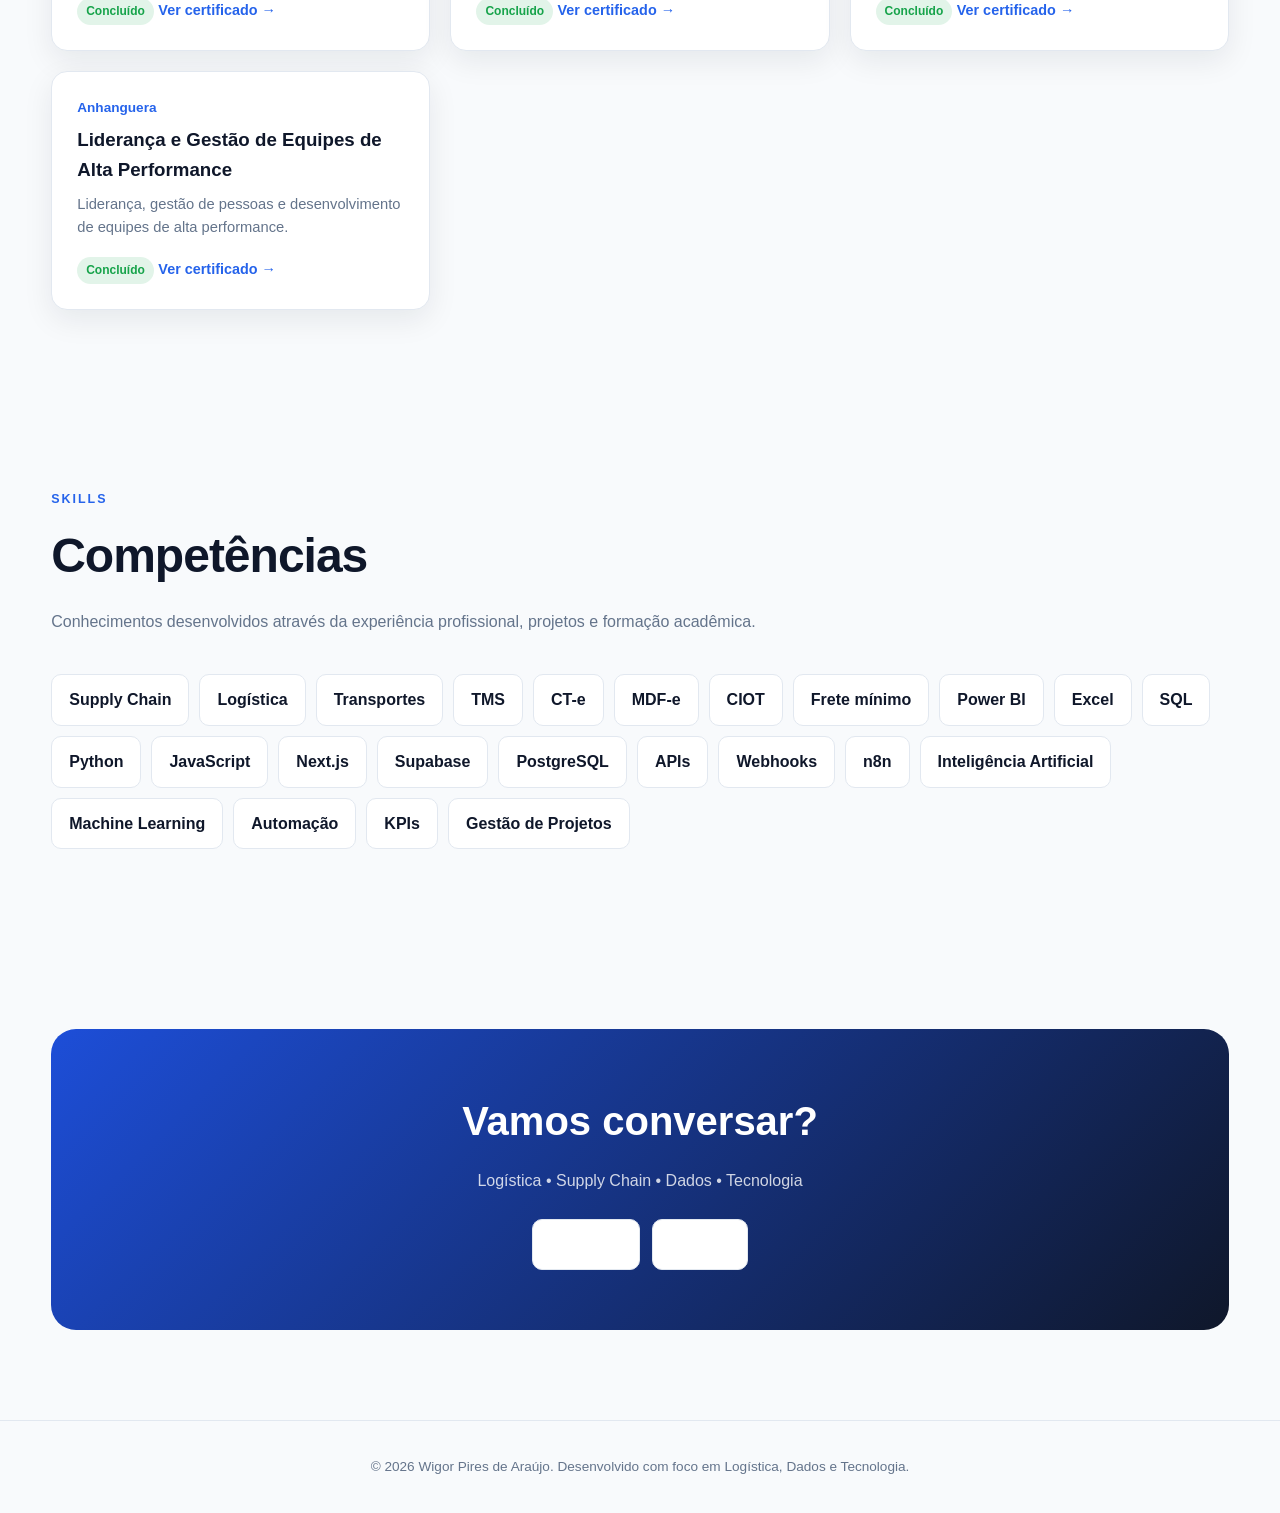
==== commit fd0f7951: "Update index.html" ====
--- a/index.html
+++ b/index.html
@@ -4,11 +4,11 @@
   <meta charset="UTF-8">
   <meta name="viewport" content="width=device-width, initial-scale=1.0">
 
-  <title>Wigor Pires | Logística, Supply Chain, Dados e Tecnologia</title>
+  <title>Wigor Pires de Araújo | Logística, Supply Chain, Dados e Tecnologia</title>
 
   <meta
     name="description"
-    content="Portfólio profissional de Wigor Pires. Logística, Supply Chain, TMS, Dados, Business Intelligence, Inteligência Artificial e Tecnologia."
+    content="Portfólio profissional de Wigor Pires de Araújo. Logística, Supply Chain, TMS, Dados, Business Intelligence, Inteligência Artificial e Tecnologia."
   >
 
   <style>
@@ -602,7 +602,7 @@
       </div>
 
       <h1>
-        Wigor Pires
+       Wigor Pires de Araújo
         <br>
         <span class="gradient">
           Transformando operações através de dados e tecnologia.
@@ -1360,7 +1360,7 @@
   <div class="container">
 
     © <span id="year"></span>
-    Wigor Pires.
+    Wigor Pires de Araújo.
 
     Desenvolvido com foco em
     Logística, Dados e Tecnologia.
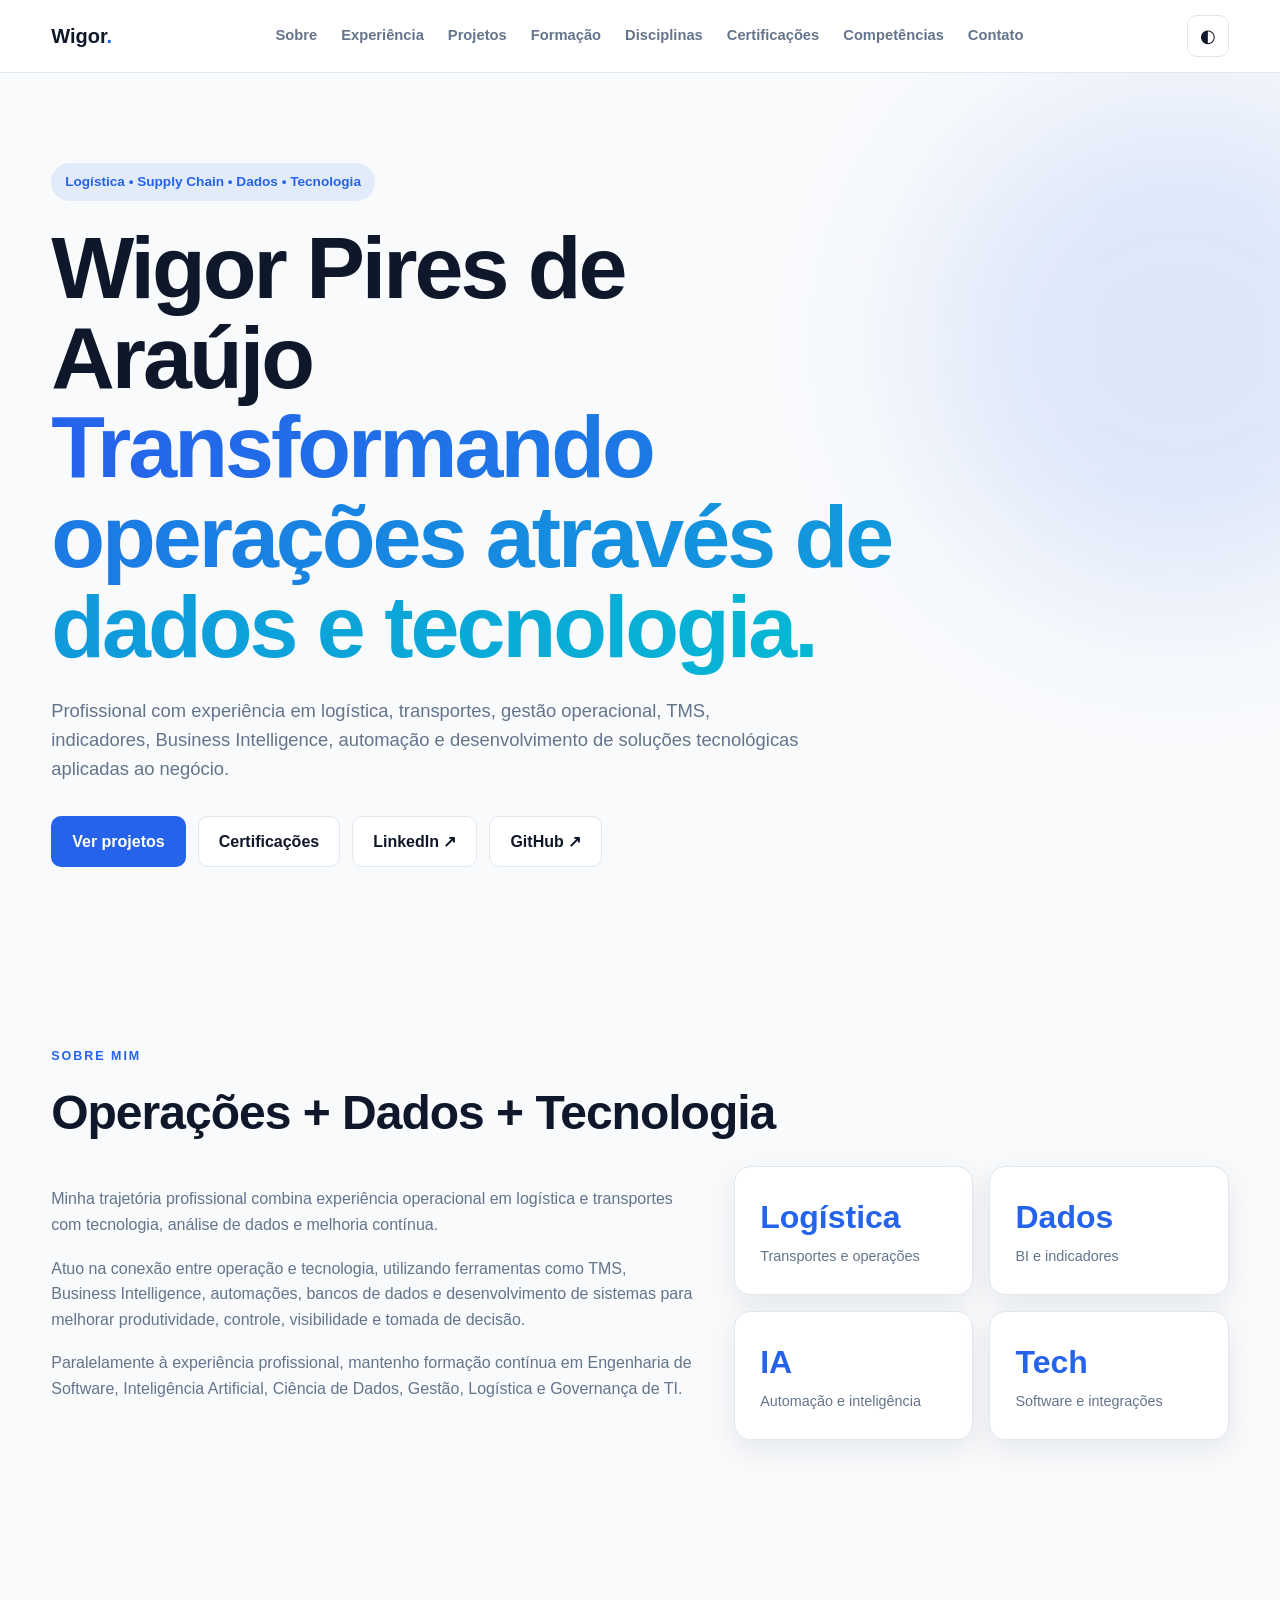
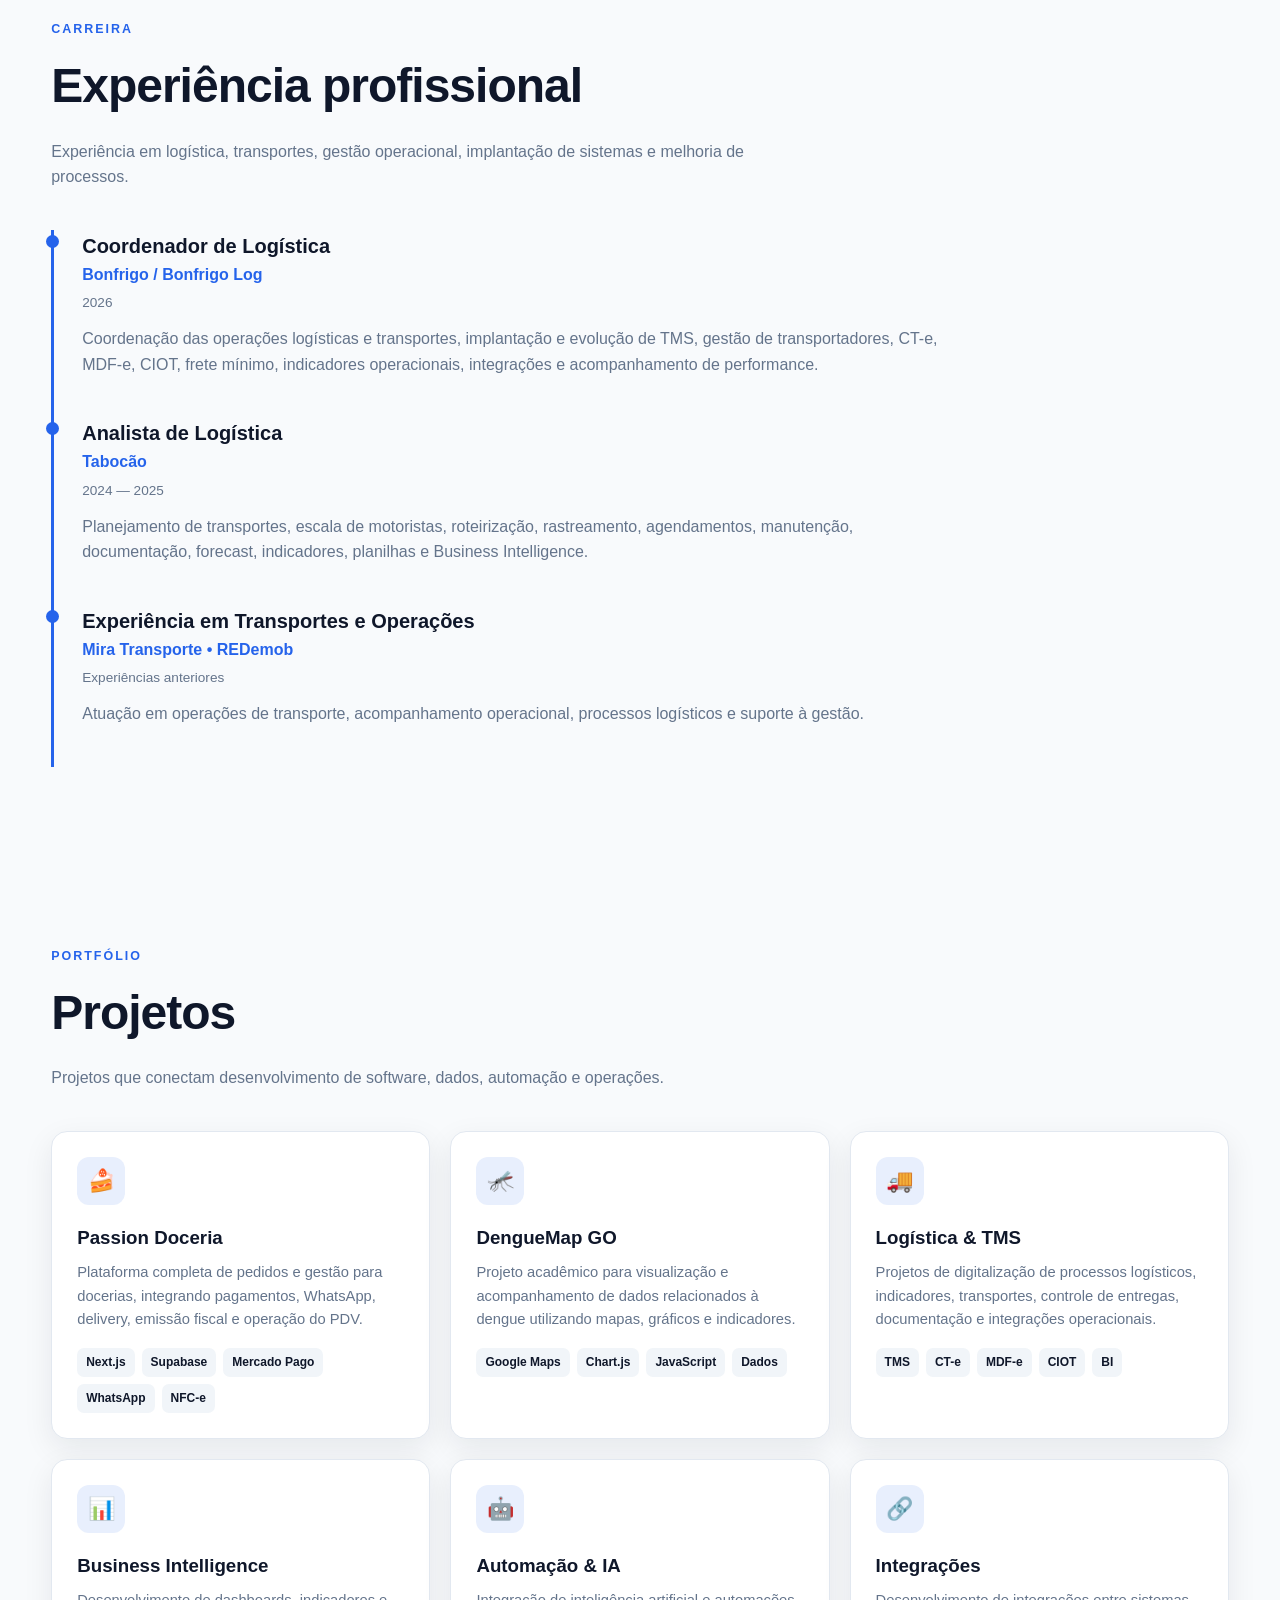
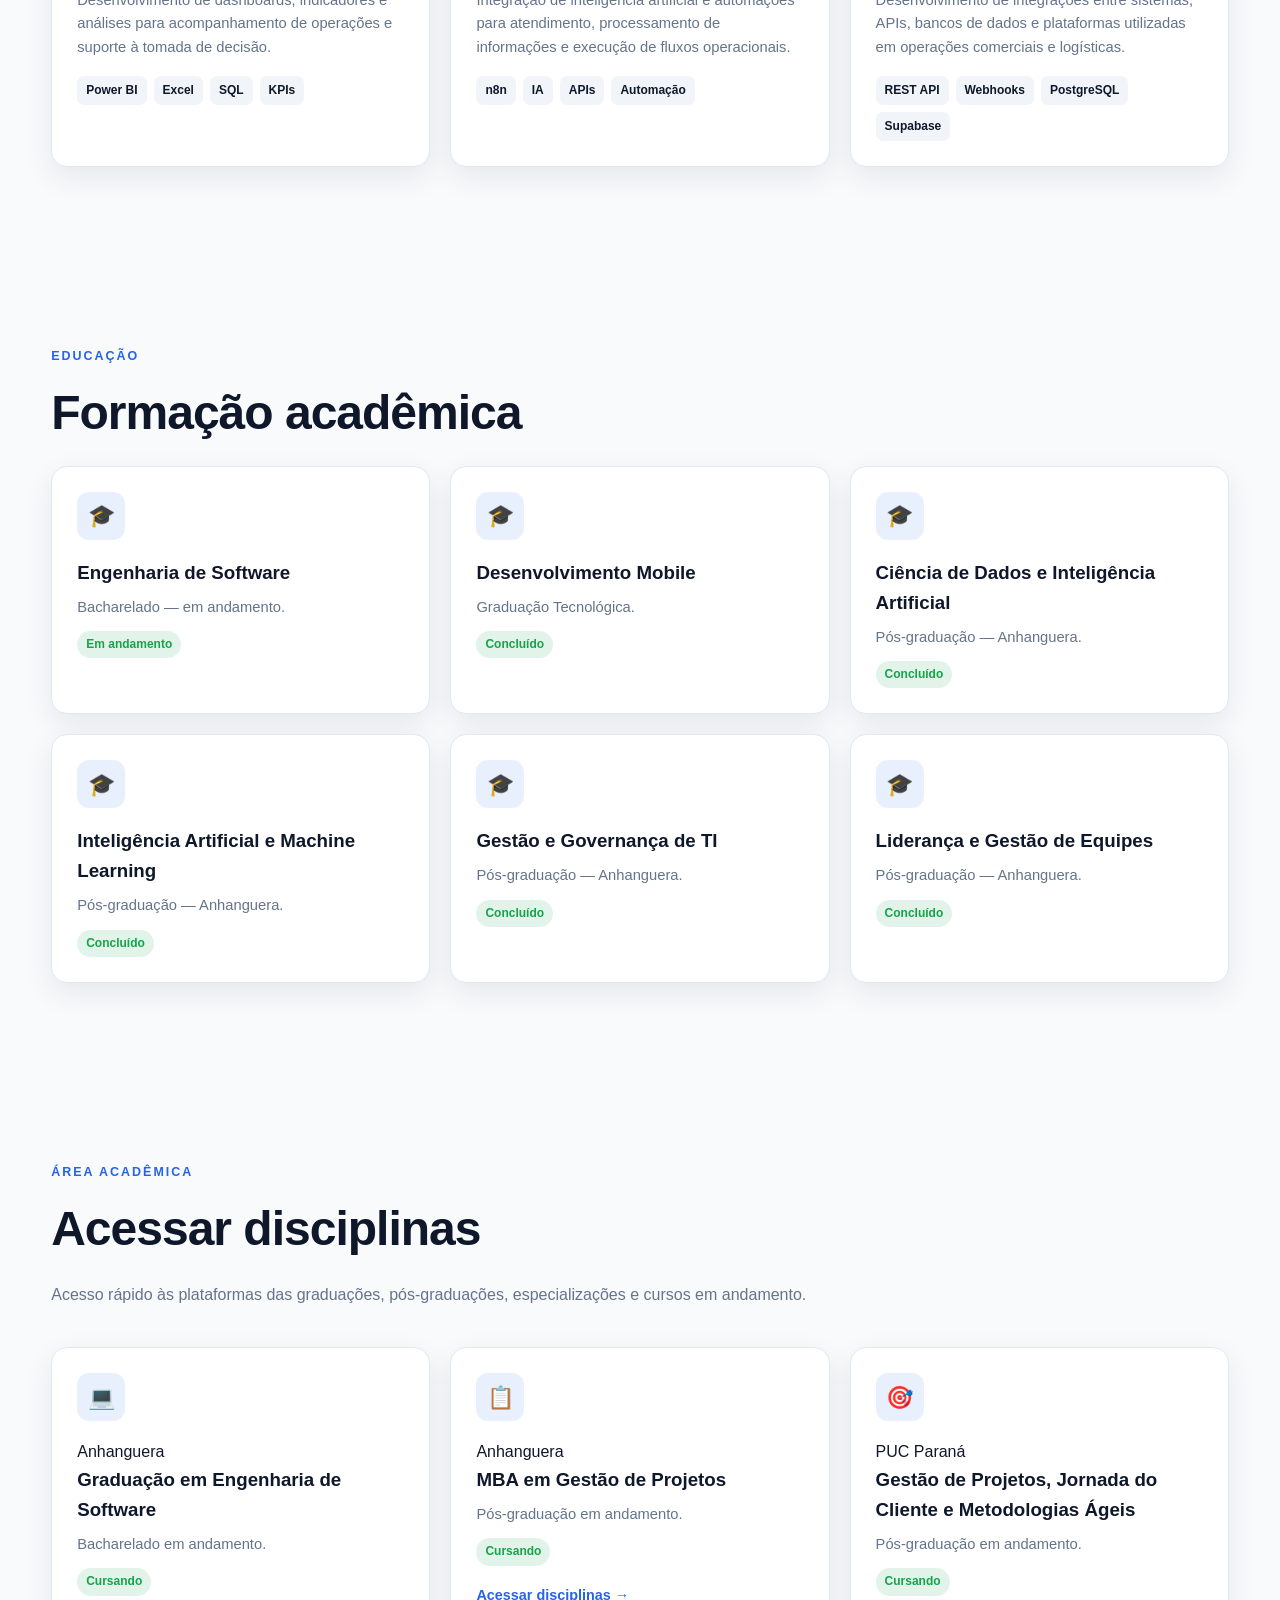
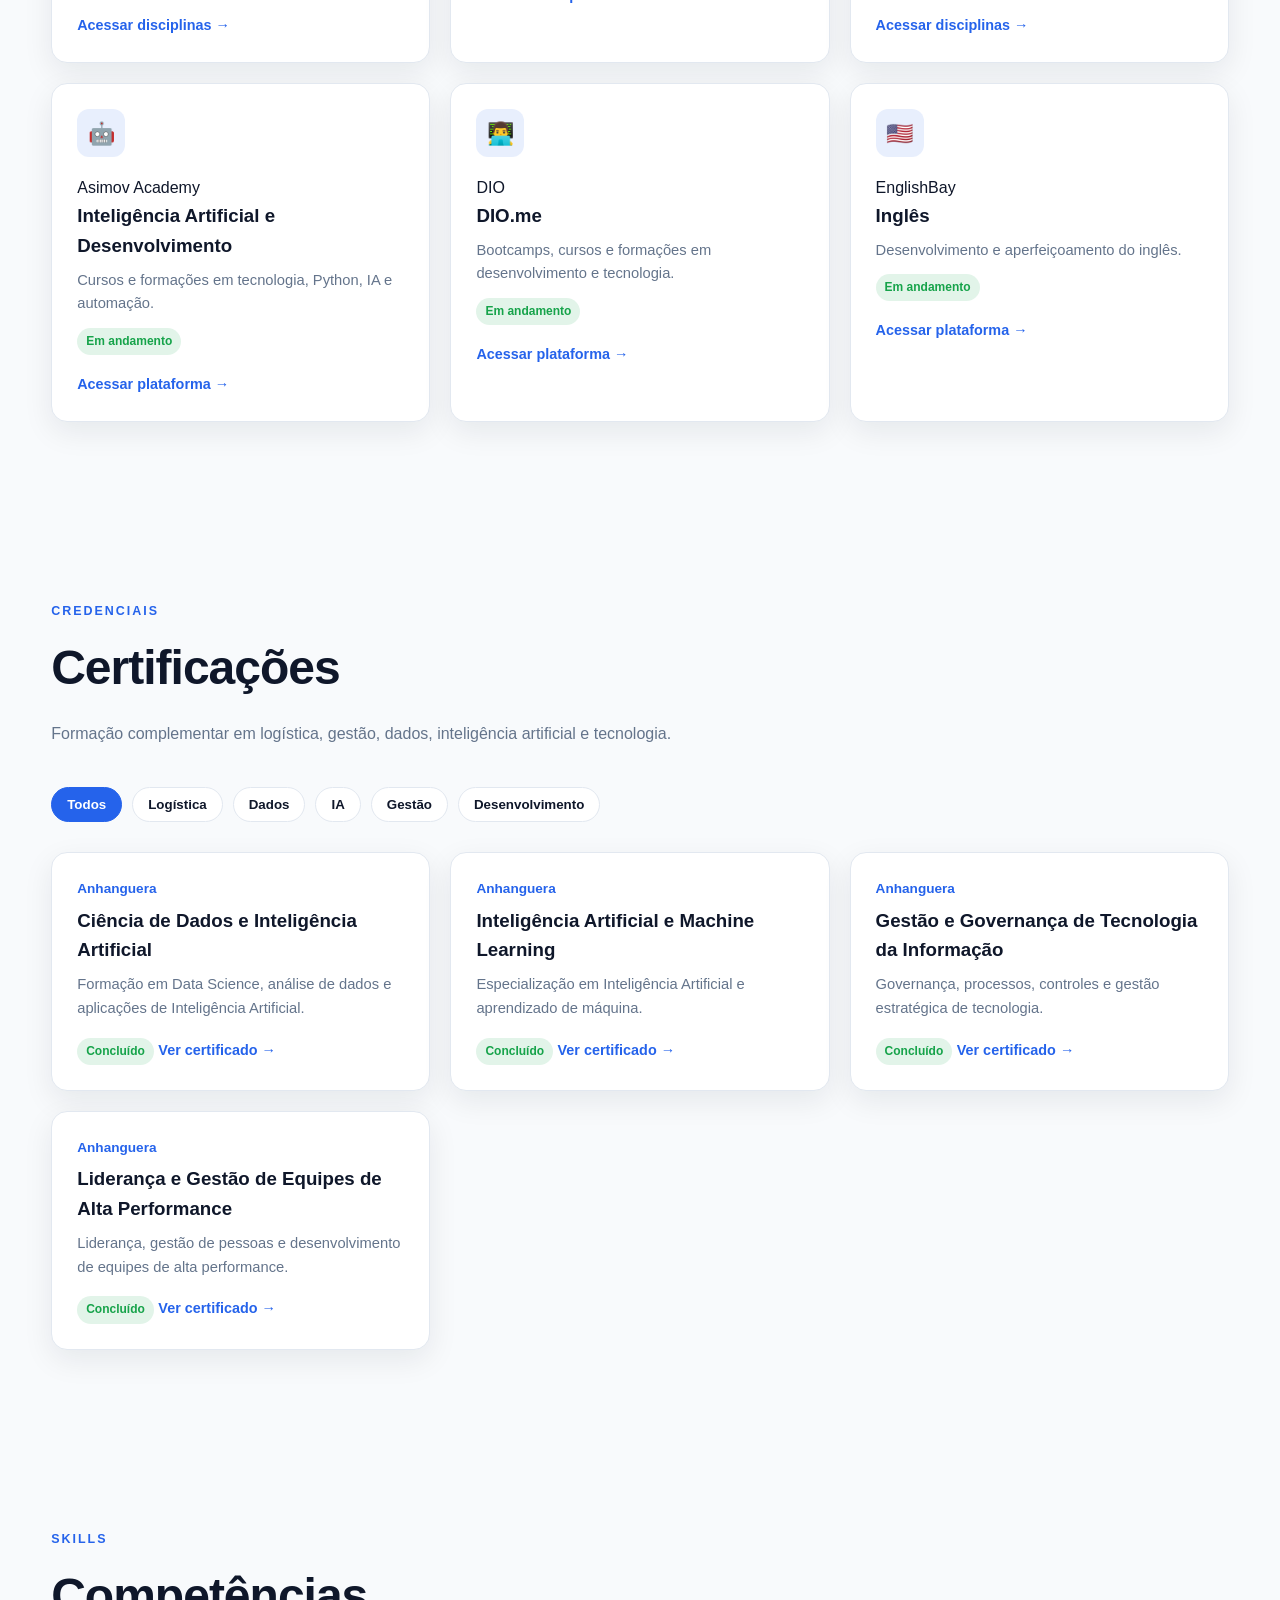
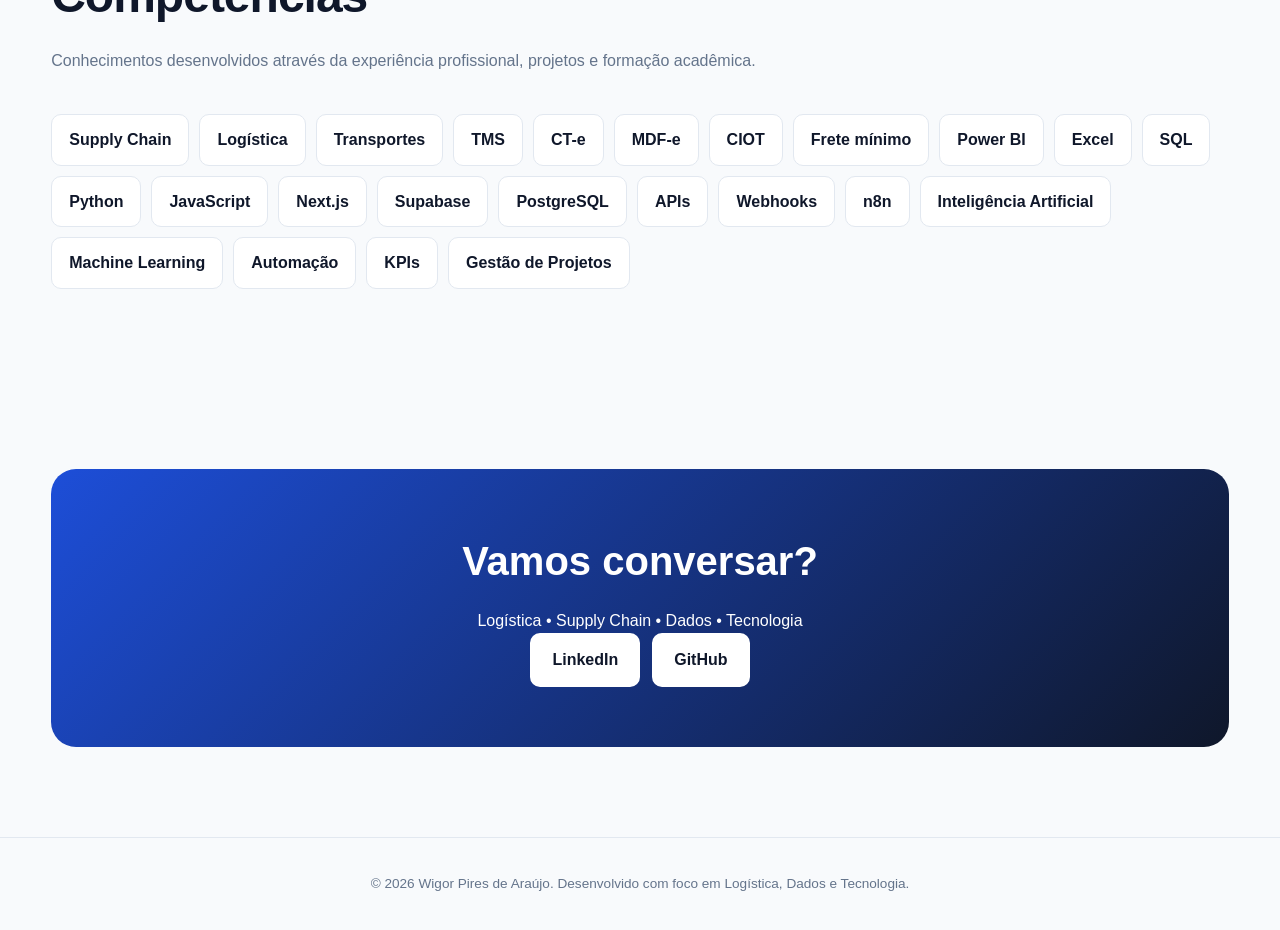
==== commit 564936ef: "Update index.html" ====
--- a/index.html
+++ b/index.html
@@ -497,10 +497,20 @@
       margin-bottom: 15px;
     }
 
-    .contact-box p {
-      opacity: .8;
-      margin-bottom: 25px;
-    }
+    /* BOTÕES DA ÁREA DE CONTATO */
+
+.contact-box .button-secondary {
+  background: white;
+  color: #0f172a;
+  border: 2px solid white;
+}
+
+.contact-box .button-secondary:hover {
+  background: transparent;
+  color: white;
+  border-color: white;
+  transform: translateY(-2px);
+}
 
     /* =====================================================
        FOOTER
@@ -574,6 +584,7 @@
       <a href="#experiencia">Experiência</a>
       <a href="#projetos">Projetos</a>
       <a href="#formacao">Formação</a>
+      <a href="#disciplinas">Disciplinas</a>
       <a href="#certificados">Certificações</a>
       <a href="#competencias">Competências</a>
       <a href="#contato">Contato</a>
@@ -628,7 +639,7 @@
 
         <!-- COLOQUE SEU LINK -->
         <a
-          href="https://www.linkedin.com/"
+          href="https://www.linkedin.com/in/wigorpires"
           target="_blank"
           class="button button-secondary"
         >
@@ -1051,6 +1062,252 @@
     </div>
 
   </div>
+</section>
+
+<!-- =====================================================
+     ACESSO ÀS DISCIPLINAS
+===================================================== -->
+
+<section id="disciplinas">
+
+  <div class="container">
+
+    <div class="section-label">Área acadêmica</div>
+
+    <h2 class="section-title">
+      Acessar disciplinas
+    </h2>
+
+    <p class="section-description">
+      Acesso rápido às plataformas das graduações,
+      pós-graduações, especializações e cursos em andamento.
+    </p>
+
+    <div class="grid">
+
+      <!-- ENGENHARIA DE SOFTWARE -->
+
+      <article class="card">
+
+        <div class="card-icon">💻</div>
+
+        <div class="institution">
+          Anhanguera
+        </div>
+
+        <h3>
+          Graduação em Engenharia de Software
+        </h3>
+
+        <p>
+          Bacharelado em andamento.
+        </p>
+
+        <span class="status">
+          Cursando
+        </span>
+
+        <br>
+
+        <a
+          href="https://alunodigital.anhanguera.com/ead_anhanguera?id=pua_index"
+          target="_blank"
+          rel="noopener noreferrer"
+          class="certificate-link"
+        >
+          Acessar disciplinas →
+        </a>
+
+      </article>
+
+
+      <!-- MBA GESTÃO DE PROJETOS -->
+
+      <article class="card">
+
+        <div class="card-icon">📋</div>
+
+        <div class="institution">
+          Anhanguera
+        </div>
+
+        <h3>
+          MBA em Gestão de Projetos
+        </h3>
+
+        <p>
+          Pós-graduação em andamento.
+        </p>
+
+        <span class="status">
+          Cursando
+        </span>
+
+        <br>
+
+        <a
+          href="https://kroton.platosedu.io/v2/lms/aluno/disciplina/30180618"
+          target="_blank"
+          rel="noopener noreferrer"
+          class="certificate-link"
+        >
+          Acessar disciplinas →
+        </a>
+
+      </article>
+
+
+      <!-- PUC PR -->
+
+      <article class="card">
+
+        <div class="card-icon">🎯</div>
+
+        <div class="institution">
+          PUC Paraná
+        </div>
+
+        <h3>
+          Gestão de Projetos, Jornada do Cliente e
+          Metodologias Ágeis
+        </h3>
+
+        <p>
+          Pós-graduação em andamento.
+        </p>
+
+        <span class="status">
+          Cursando
+        </span>
+
+        <br>
+
+        <a
+          href="https://pucprdigital.grupoa.education/plataforma/my-enrollments/courses?categoryIds=965&courseStatus=all"
+          target="_blank"
+          rel="noopener noreferrer"
+          class="certificate-link"
+        >
+          Acessar disciplinas →
+        </a>
+
+      </article>
+
+
+      <!-- ASIMOV -->
+
+      <article class="card">
+
+        <div class="card-icon">🤖</div>
+
+        <div class="institution">
+          Asimov Academy
+        </div>
+
+        <h3>
+          Inteligência Artificial e Desenvolvimento
+        </h3>
+
+        <p>
+          Cursos e formações em tecnologia,
+          Python, IA e automação.
+        </p>
+
+        <span class="status">
+          Em andamento
+        </span>
+
+        <br>
+
+        <a
+          href="https://hub.asimov.academy/"
+          target="_blank"
+          rel="noopener noreferrer"
+          class="certificate-link"
+        >
+          Acessar plataforma →
+        </a>
+
+      </article>
+
+
+      <!-- DIO -->
+
+      <article class="card">
+
+        <div class="card-icon">👨‍💻</div>
+
+        <div class="institution">
+          DIO
+        </div>
+
+        <h3>
+          DIO.me
+        </h3>
+
+        <p>
+          Bootcamps, cursos e formações
+          em desenvolvimento e tecnologia.
+        </p>
+
+        <span class="status">
+          Em andamento
+        </span>
+
+        <br>
+
+        <a
+          href="https://web.dio.me/home"
+          target="_blank"
+          rel="noopener noreferrer"
+          class="certificate-link"
+        >
+          Acessar plataforma →
+        </a>
+
+      </article>
+
+
+      <!-- ENGLISH BAY -->
+
+      <article class="card">
+
+        <div class="card-icon">🇺🇸</div>
+
+        <div class="institution">
+          EnglishBay
+        </div>
+
+        <h3>
+          Inglês
+        </h3>
+
+        <p>
+          Desenvolvimento e aperfeiçoamento
+          do inglês.
+        </p>
+
+        <span class="status">
+          Em andamento
+        </span>
+
+        <br>
+
+        <a
+          href="https://app.englishbay.com.br"
+          target="_blank"
+          rel="noopener noreferrer"
+          class="certificate-link"
+        >
+          Acessar plataforma →
+        </a>
+
+      </article>
+
+    </div>
+
+  </div>
+
 </section>
 
 <!-- =====================================================
@@ -1327,7 +1584,7 @@
         <!-- TROCAR LINK -->
 
         <a
-          href="https://www.linkedin.com/"
+          href="https://www.linkedin.com/in/wigorpires"
           target="_blank"
           class="button button-secondary"
         >
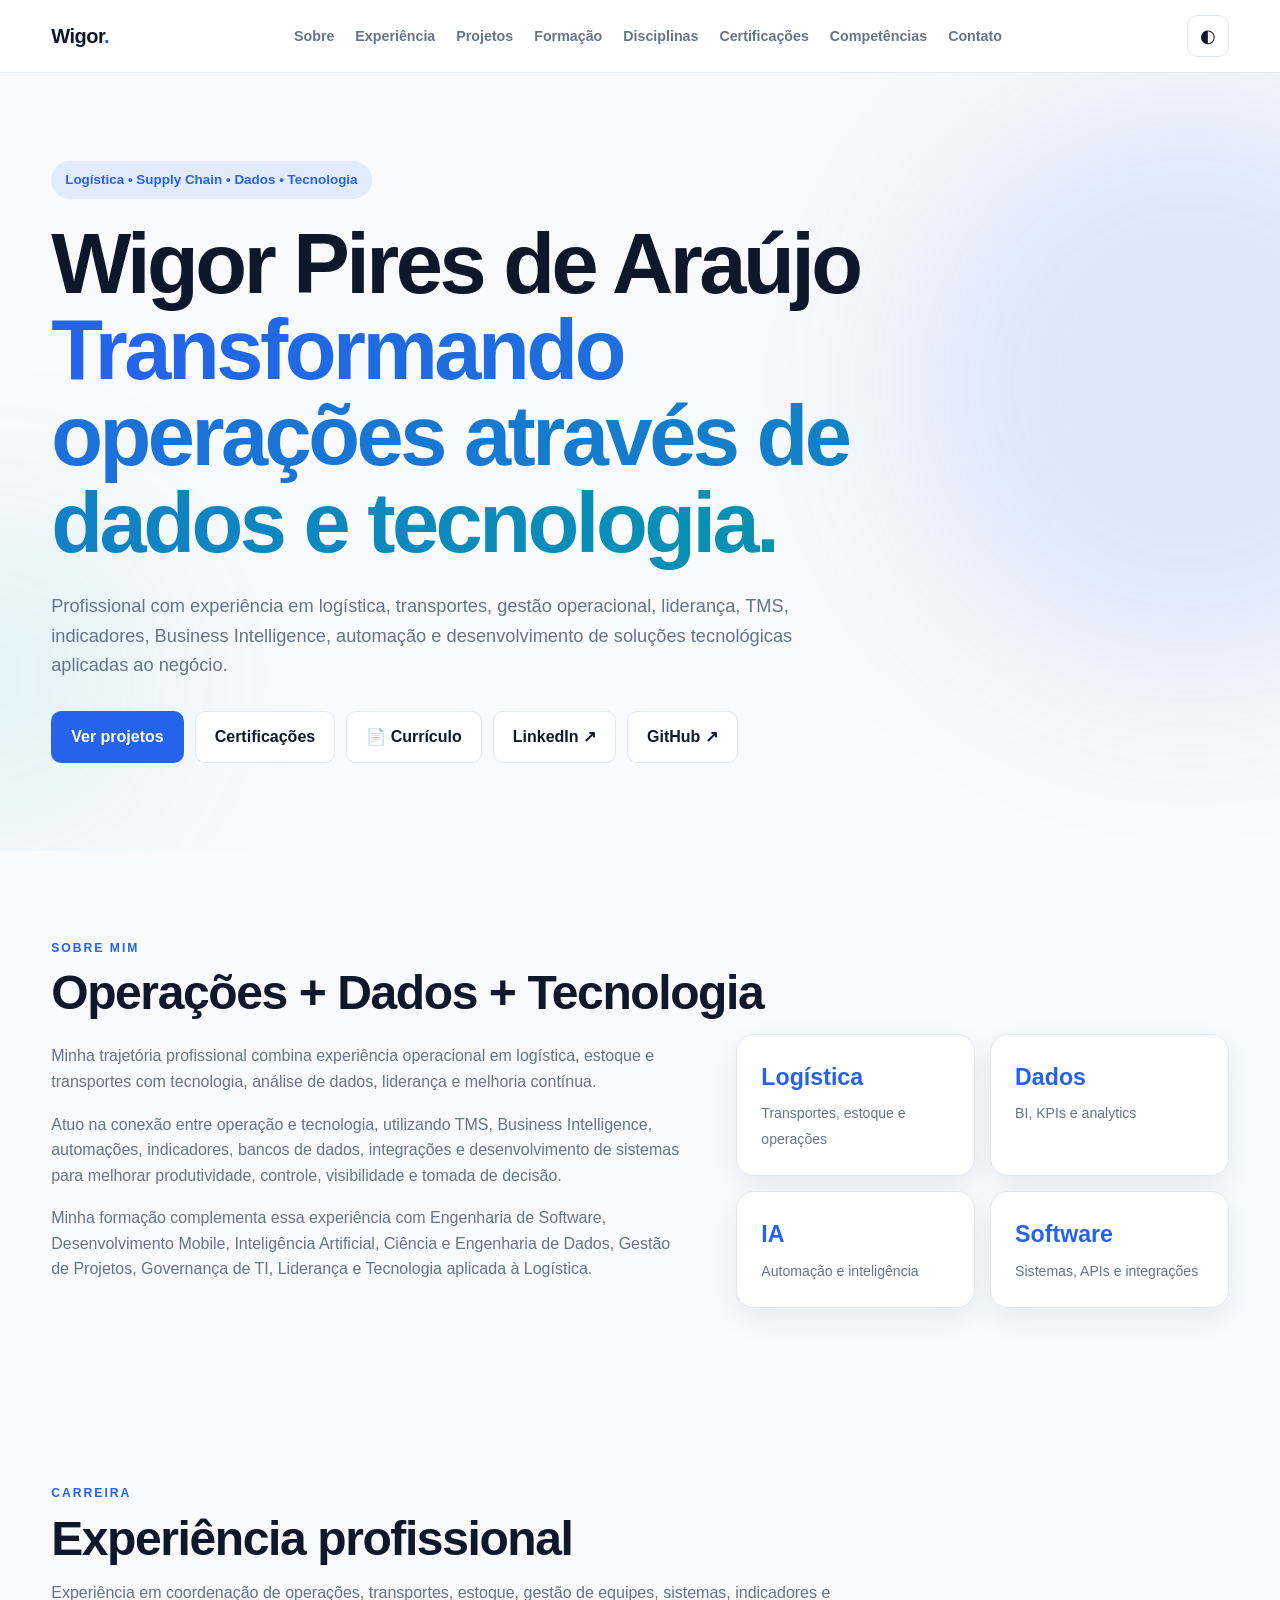
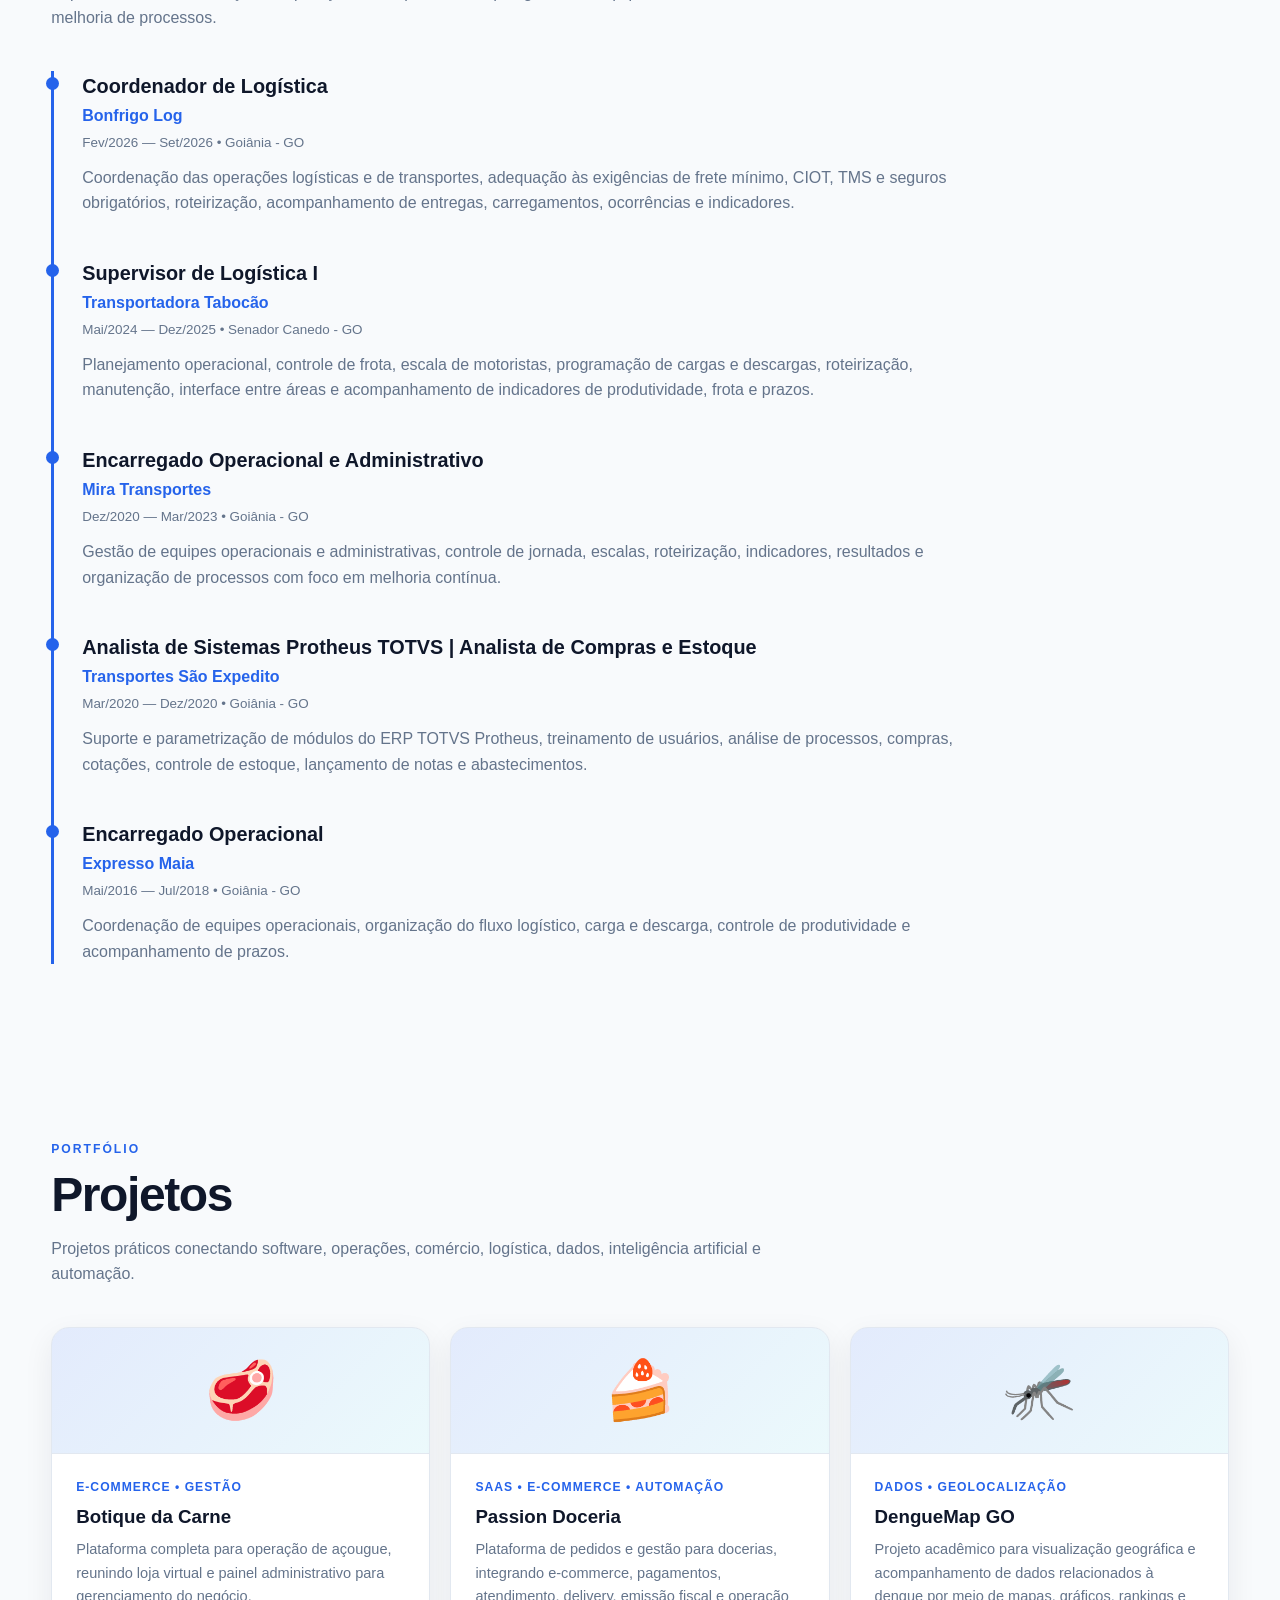
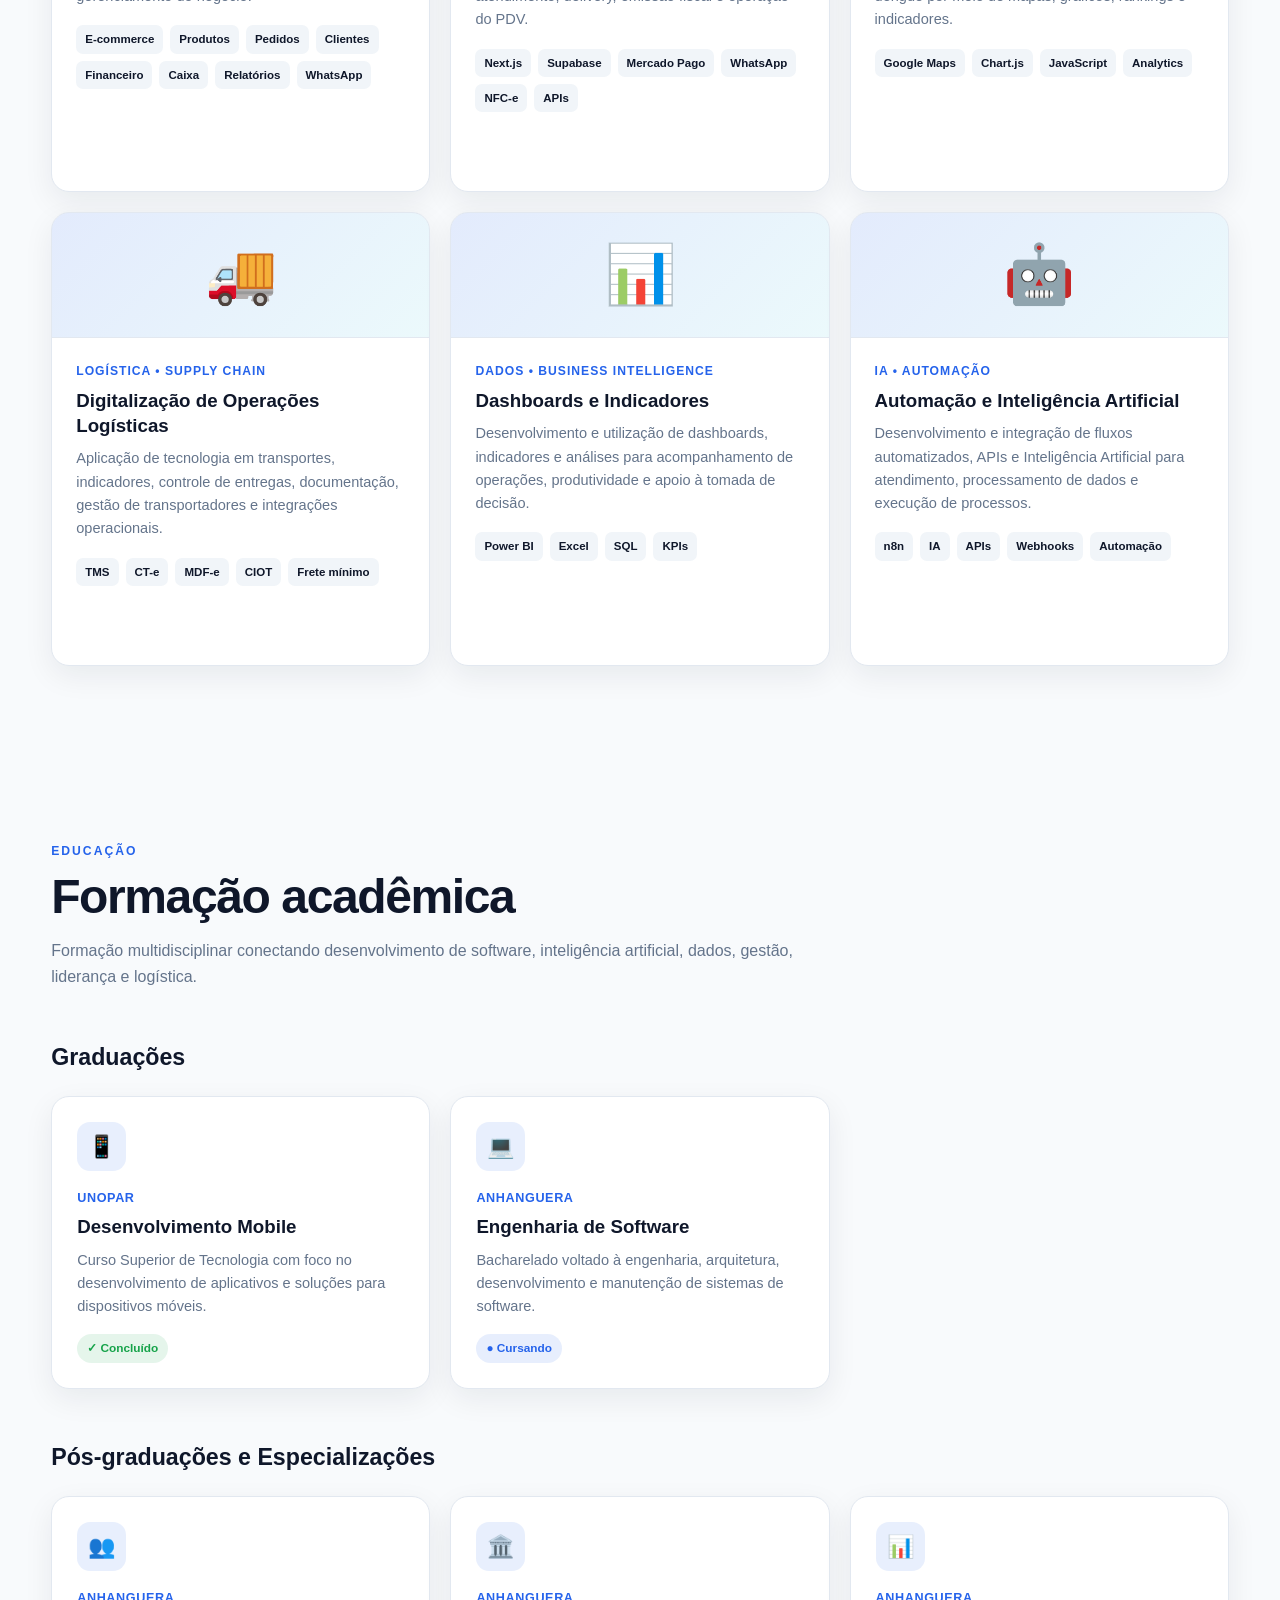
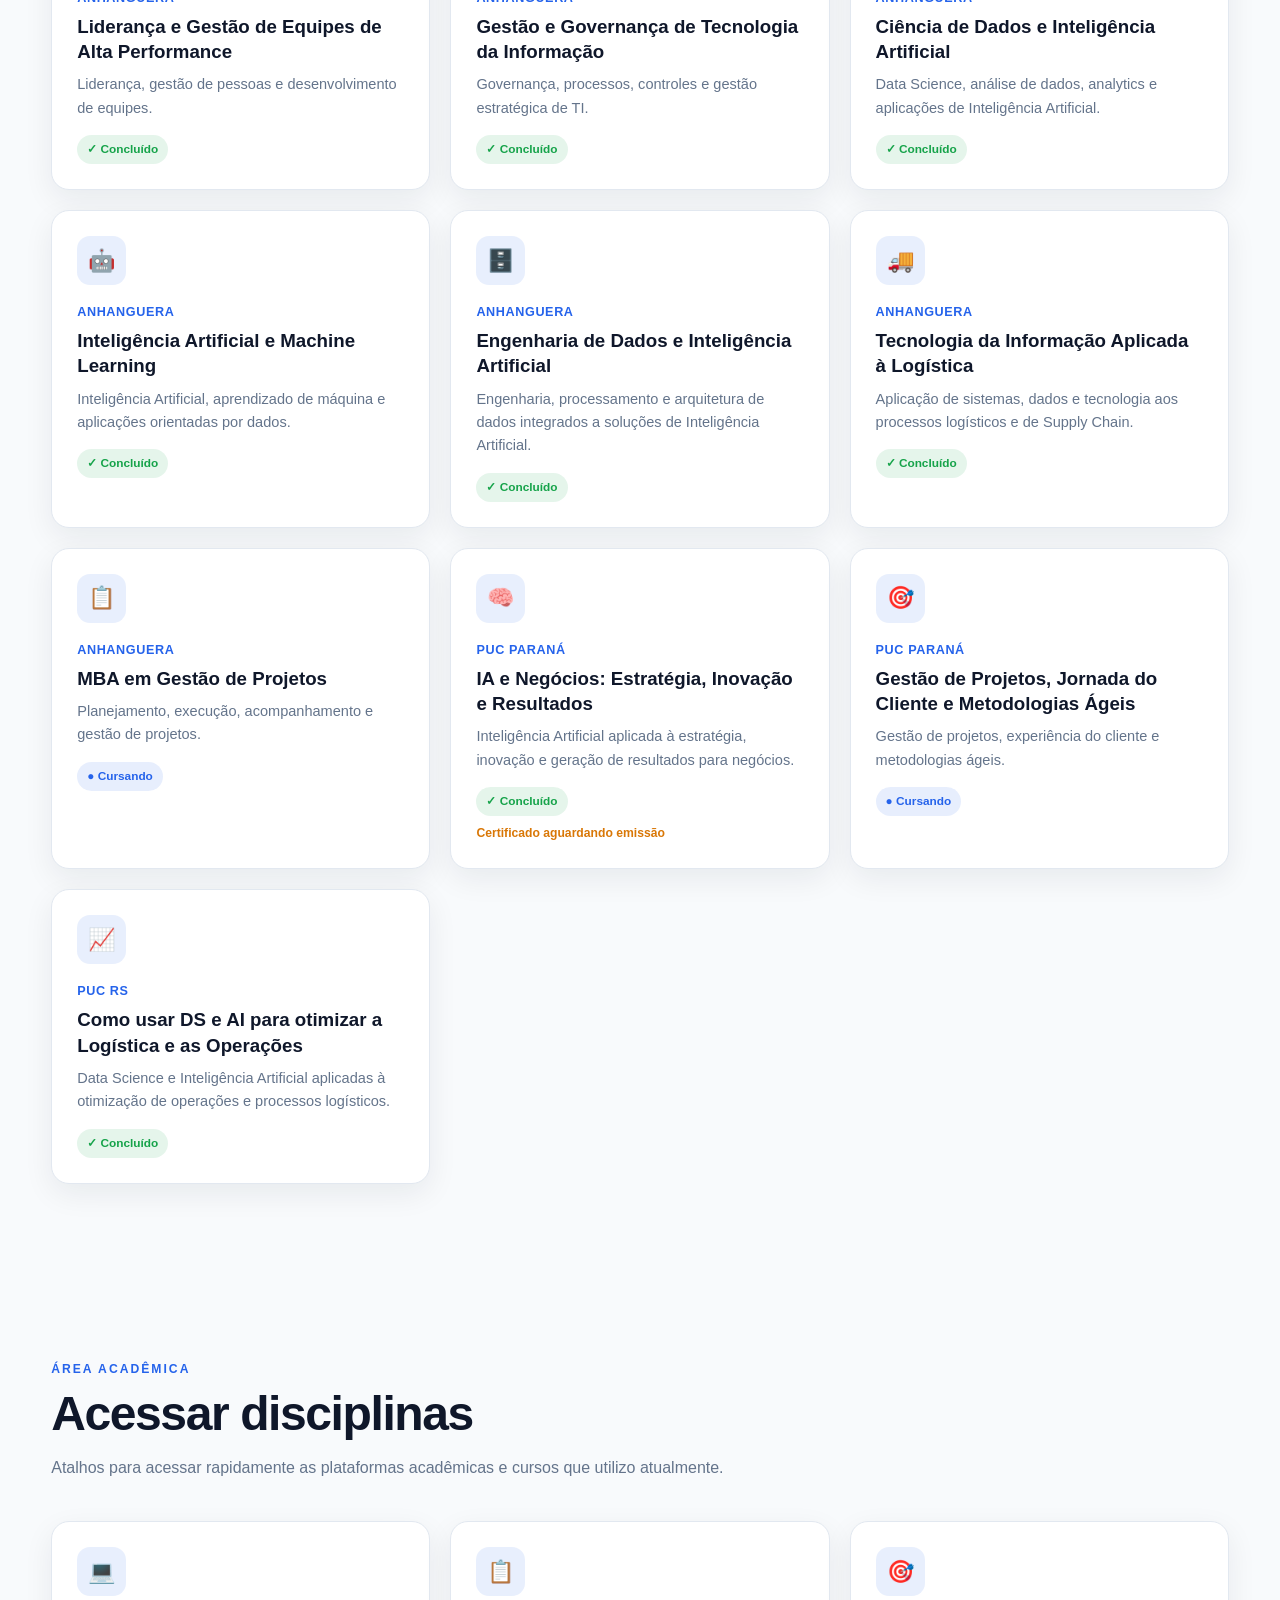
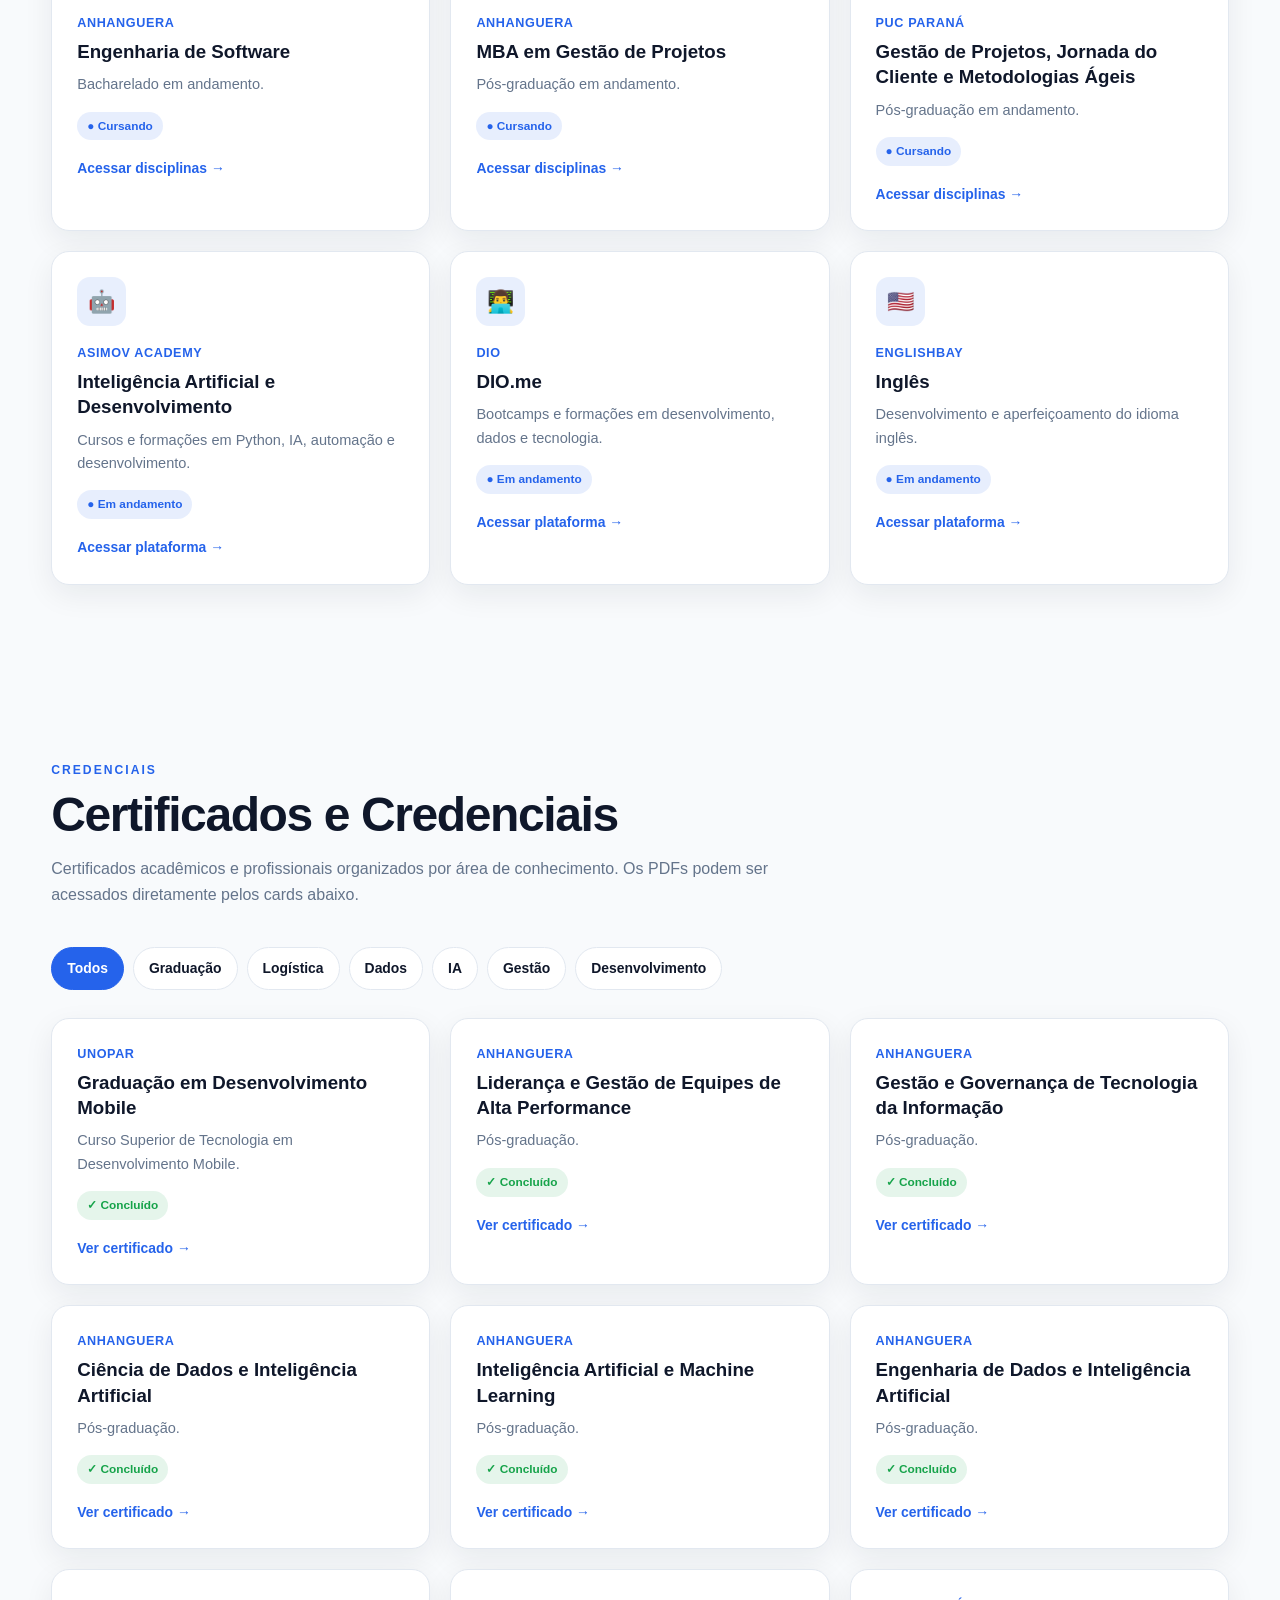
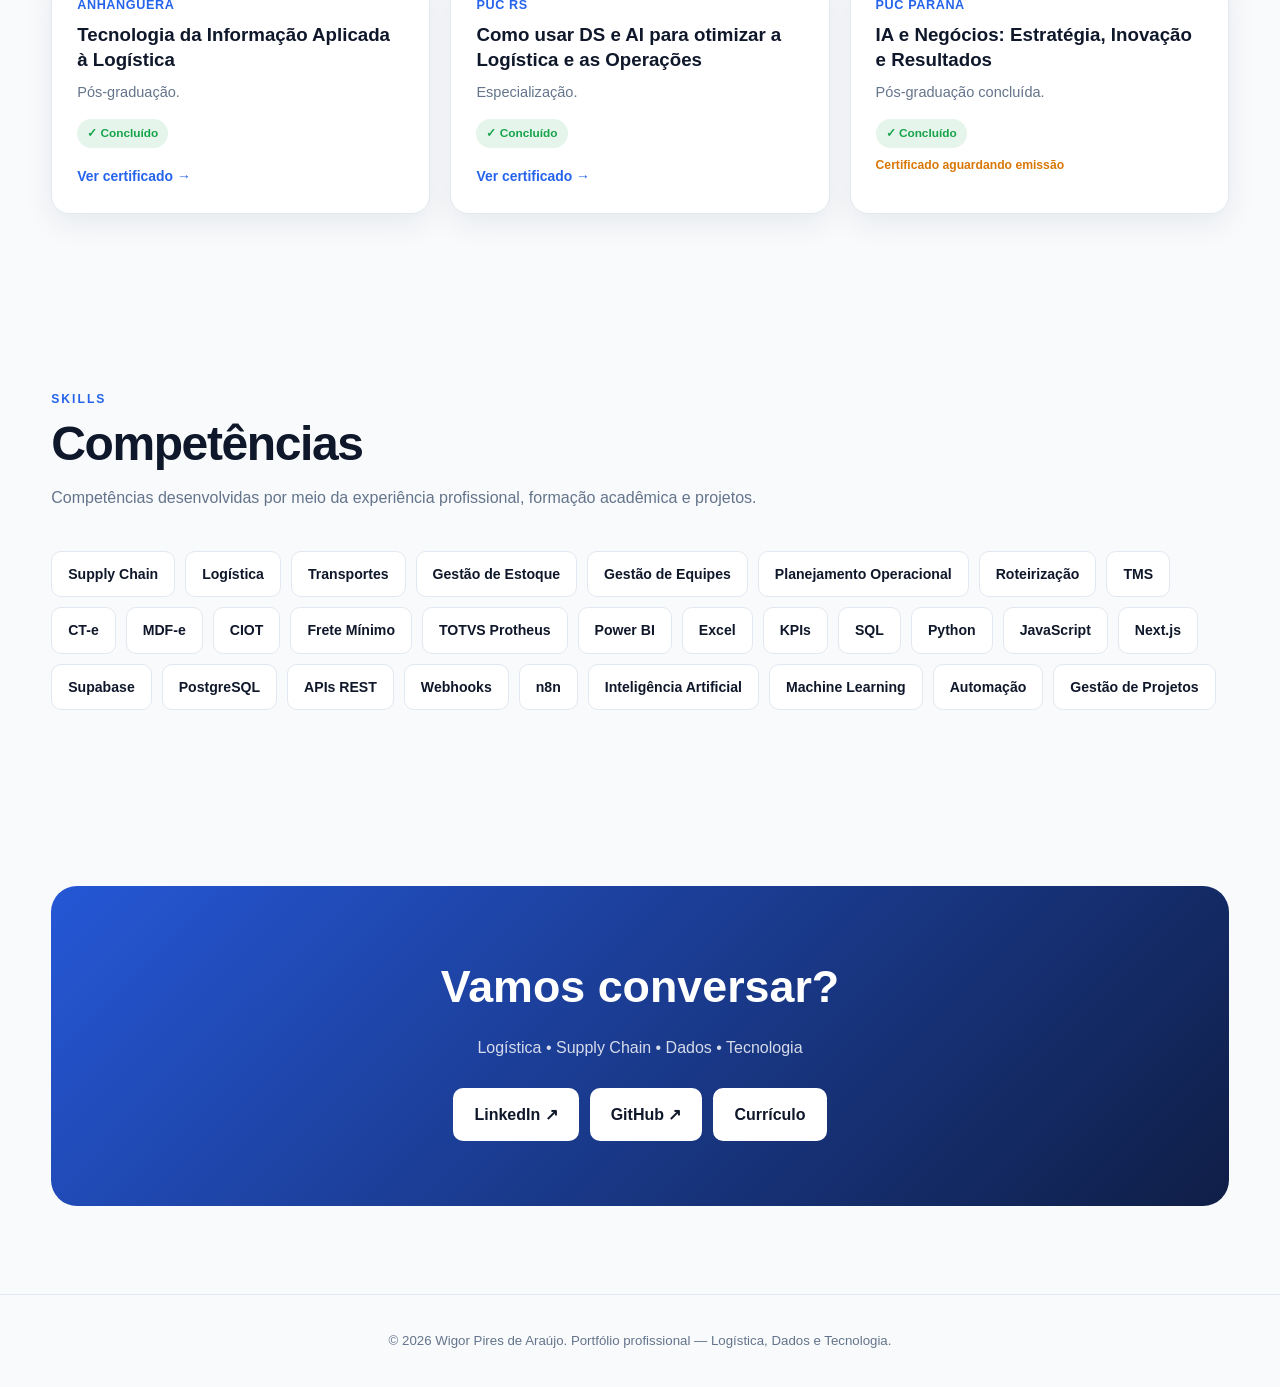
==== commit 0e887380: "Update index.html" ====
--- a/index.html
+++ b/index.html
@@ -8,37 +8,64 @@
 
   <meta
     name="description"
-    content="Portfólio profissional de Wigor Pires de Araújo. Logística, Supply Chain, TMS, Dados, Business Intelligence, Inteligência Artificial e Tecnologia."
+    content="Portfólio profissional de Wigor Pires de Araújo. Logística, Supply Chain, TMS, Dados, Business Intelligence, Inteligência Artificial, Automação e Desenvolvimento de Software."
   >
 
   <style>
-    /* =====================================================
-       CONFIGURAÇÕES GERAIS
-    ===================================================== */
+    /* =========================================================
+       VARIÁVEIS
+    ========================================================= */
 
     :root {
       --bg: #f8fafc;
       --surface: #ffffff;
       --surface-2: #f1f5f9;
+      --surface-3: #e2e8f0;
+
       --text: #0f172a;
       --text-secondary: #64748b;
+
       --primary: #2563eb;
       --primary-dark: #1d4ed8;
+      --primary-light: #dbeafe;
+
+      --success: #16a34a;
+      --warning: #d97706;
+
       --border: #e2e8f0;
-      --success: #16a34a;
-      --shadow: 0 10px 30px rgba(15, 23, 42, 0.08);
-      --radius: 16px;
-    }
+
+      --shadow:
+        0 10px 30px rgba(15, 23, 42, 0.07);
+
+      --shadow-hover:
+        0 18px 40px rgba(15, 23, 42, 0.12);
+
+      --radius: 18px;
+    }
+
 
     body.dark {
       --bg: #020617;
       --surface: #0f172a;
       --surface-2: #1e293b;
+      --surface-3: #334155;
+
       --text: #f8fafc;
       --text-secondary: #94a3b8;
+
       --border: #334155;
-      --shadow: 0 10px 30px rgba(0, 0, 0, 0.3);
-    }
+
+      --shadow:
+        0 10px 30px rgba(0, 0, 0, 0.25);
+
+      --shadow-hover:
+        0 18px 45px rgba(0, 0, 0, 0.4);
+    }
+
+
+    /* =========================================================
+       RESET
+    ========================================================= */
 
     * {
       margin: 0;
@@ -46,564 +73,1162 @@
       box-sizing: border-box;
     }
 
+
     html {
       scroll-behavior: smooth;
-    }
+      scroll-padding-top: 90px;
+    }
+
 
     body {
-      font-family: Inter, Arial, Helvetica, sans-serif;
+      font-family:
+        Inter,
+        -apple-system,
+        BlinkMacSystemFont,
+        "Segoe UI",
+        Arial,
+        sans-serif;
+
       background: var(--bg);
       color: var(--text);
+
       line-height: 1.6;
-      transition: background 0.3s, color 0.3s;
-    }
+
+      transition:
+        background-color .3s,
+        color .3s;
+    }
+
 
     a {
       color: inherit;
       text-decoration: none;
     }
 
+
+    button {
+      font: inherit;
+    }
+
+
     .container {
       width: min(1180px, 92%);
       margin: auto;
     }
 
-    /* =====================================================
+
+    /* =========================================================
        HEADER
-    ===================================================== */
+    ========================================================= */
 
     header {
       position: sticky;
       top: 0;
+
       z-index: 1000;
-      background: rgba(255,255,255,0.9);
-      backdrop-filter: blur(12px);
-      border-bottom: 1px solid var(--border);
-    }
+
+      background:
+        rgba(255, 255, 255, .92);
+
+      backdrop-filter: blur(14px);
+
+      border-bottom:
+        1px solid var(--border);
+    }
+
 
     body.dark header {
-      background: rgba(2, 6, 23, 0.9);
-    }
+      background:
+        rgba(2, 6, 23, .92);
+    }
+
 
     .navbar {
       min-height: 72px;
+
       display: flex;
       align-items: center;
       justify-content: space-between;
+
       gap: 20px;
     }
+
 
     .logo {
       font-size: 1.25rem;
-      font-weight: 800;
-    }
+      font-weight: 850;
+      letter-spacing: -.5px;
+      white-space: nowrap;
+    }
+
 
     .logo span {
       color: var(--primary);
     }
 
+
     nav {
       display: flex;
-      gap: 24px;
       align-items: center;
-    }
+
+      gap: 21px;
+    }
+
 
     nav a {
       color: var(--text-secondary);
-      font-size: 0.92rem;
-      font-weight: 600;
-      transition: 0.2s;
-    }
+
+      font-size: .89rem;
+      font-weight: 650;
+
+      transition: .2s;
+    }
+
 
     nav a:hover {
       color: var(--primary);
     }
 
+
+    .header-actions {
+      display: flex;
+      align-items: center;
+      gap: 8px;
+    }
+
+
     .theme-button {
-      border: 1px solid var(--border);
+      width: 42px;
+      height: 42px;
+
+      display: flex;
+      align-items: center;
+      justify-content: center;
+
+      border:
+        1px solid var(--border);
+
       background: var(--surface);
       color: var(--text);
-      border-radius: 10px;
-      padding: 9px 12px;
+
+      border-radius: 11px;
+
       cursor: pointer;
+
       font-size: 18px;
-    }
-
-    /* =====================================================
+
+      transition: .2s;
+    }
+
+
+    .theme-button:hover {
+      border-color: var(--primary);
+      color: var(--primary);
+    }
+
+
+    /* =========================================================
        HERO
-    ===================================================== */
+    ========================================================= */
 
     .hero {
       min-height: 680px;
+
       display: flex;
       align-items: center;
+
       position: relative;
       overflow: hidden;
     }
 
+
     .hero::before {
       content: "";
+
       position: absolute;
-      width: 500px;
-      height: 500px;
+
+      width: 580px;
+      height: 580px;
+
       border-radius: 50%;
-      background: rgba(37, 99, 235, 0.12);
+
+      background:
+        rgba(37, 99, 235, .13);
+
+      filter: blur(90px);
+
+      right: -200px;
+      top: 20px;
+
+      z-index: -1;
+    }
+
+
+    .hero::after {
+      content: "";
+
+      position: absolute;
+
+      width: 350px;
+      height: 350px;
+
+      border-radius: 50%;
+
+      background:
+        rgba(6, 182, 212, .08);
+
       filter: blur(80px);
-      right: -150px;
-      top: 20px;
+
+      left: -180px;
+      bottom: 0;
+
       z-index: -1;
     }
 
+
     .hero-content {
-      max-width: 850px;
-    }
+      max-width: 950px;
+    }
+
 
     .badge {
       display: inline-flex;
       align-items: center;
+
       gap: 8px;
+
       padding: 8px 14px;
+
       border-radius: 100px;
-      background: rgba(37, 99, 235, 0.1);
+
+      background:
+        rgba(37, 99, 235, .10);
+
       color: var(--primary);
-      font-weight: 700;
-      font-size: 0.85rem;
+
+      font-weight: 750;
+      font-size: .84rem;
+
       margin-bottom: 22px;
     }
 
+
     .hero h1 {
-      font-size: clamp(2.7rem, 7vw, 5.5rem);
+      font-size:
+        clamp(2.7rem, 6.8vw, 5.3rem);
+
       line-height: 1.02;
-      letter-spacing: -3px;
-      margin-bottom: 24px;
-    }
+
+      letter-spacing: -3.5px;
+
+      margin-bottom: 25px;
+    }
+
 
     .gradient {
-      background: linear-gradient(90deg, #2563eb, #06b6d4);
+      background:
+        linear-gradient(
+          90deg,
+          #2563eb,
+          #0891b2
+        );
+
       -webkit-background-clip: text;
+      background-clip: text;
+
       -webkit-text-fill-color: transparent;
     }
 
+
     .hero p {
-      max-width: 760px;
-      font-size: 1.15rem;
+      max-width: 800px;
+
+      font-size: 1.14rem;
+
       color: var(--text-secondary);
+
       margin-bottom: 32px;
     }
+
 
     .hero-buttons {
       display: flex;
-      gap: 12px;
       flex-wrap: wrap;
-    }
+
+      gap: 11px;
+    }
+
+
+    /* =========================================================
+       BOTÕES
+    ========================================================= */
 
     .button {
       display: inline-flex;
       align-items: center;
       justify-content: center;
-      padding: 12px 20px;
+
+      gap: 7px;
+
+      padding: 12px 19px;
+
       border-radius: 10px;
+
       font-weight: 700;
-      transition: 0.2s;
-      border: 1px solid transparent;
-    }
+
+      border:
+        1px solid transparent;
+
+      transition:
+        transform .2s,
+        background .2s,
+        color .2s,
+        border-color .2s;
+    }
+
+
+    .button:hover {
+      transform:
+        translateY(-2px);
+    }
+
 
     .button-primary {
       background: var(--primary);
       color: white;
     }
 
+
     .button-primary:hover {
-      background: var(--primary-dark);
-      transform: translateY(-2px);
-    }
+      background:
+        var(--primary-dark);
+    }
+
 
     .button-secondary {
-      border-color: var(--border);
       background: var(--surface);
-    }
+      color: var(--text);
+
+      border-color:
+        var(--border);
+    }
+
 
     .button-secondary:hover {
-      border-color: var(--primary);
       color: var(--primary);
-    }
-
-    /* =====================================================
+
+      border-color:
+        var(--primary);
+    }
+
+
+    /* =========================================================
        SEÇÕES
-    ===================================================== */
+    ========================================================= */
 
     section {
-      padding: 90px 0;
-    }
+      padding: 88px 0;
+    }
+
 
     .section-label {
       color: var(--primary);
+
       text-transform: uppercase;
+
       letter-spacing: 2px;
-      font-size: 0.78rem;
-      font-weight: 800;
-      margin-bottom: 8px;
-    }
+
+      font-size: .76rem;
+      font-weight: 850;
+
+      margin-bottom: 7px;
+    }
+
 
     .section-title {
-      font-size: clamp(2rem, 4vw, 3rem);
+      font-size:
+        clamp(2rem, 4vw, 3rem);
+
+      line-height: 1.15;
+
+      letter-spacing: -1.4px;
+
       margin-bottom: 14px;
-      letter-spacing: -1px;
-    }
+    }
+
 
     .section-description {
+      max-width: 780px;
+
       color: var(--text-secondary);
-      max-width: 760px;
+
       margin-bottom: 40px;
     }
 
-    /* =====================================================
+
+    .subsection-title {
+      font-size: 1.45rem;
+
+      margin-top: 50px;
+      margin-bottom: 20px;
+    }
+
+
+    /* =========================================================
        SOBRE
-    ===================================================== */
+    ========================================================= */
 
     .about-grid {
       display: grid;
-      grid-template-columns: 1.3fr 1fr;
-      gap: 40px;
+
+      grid-template-columns:
+        1.3fr 1fr;
+
+      gap: 45px;
+
       align-items: center;
     }
+
 
     .about-text p {
       color: var(--text-secondary);
-      margin-bottom: 18px;
-    }
+
+      margin-bottom: 17px;
+    }
+
 
     .numbers {
       display: grid;
-      grid-template-columns: repeat(2, 1fr);
-      gap: 16px;
-    }
+
+      grid-template-columns:
+        repeat(2, 1fr);
+
+      gap: 15px;
+    }
+
 
     .number-card {
-      background: var(--surface);
-      border: 1px solid var(--border);
-      border-radius: var(--radius);
-      padding: 25px;
-      box-shadow: var(--shadow);
-    }
+      padding: 24px;
+
+      background:
+        var(--surface);
+
+      border:
+        1px solid var(--border);
+
+      border-radius:
+        var(--radius);
+
+      box-shadow:
+        var(--shadow);
+    }
+
 
     .number-card strong {
       display: block;
+
       color: var(--primary);
-      font-size: 2rem;
-    }
+
+      font-size: 1.45rem;
+
+      margin-bottom: 4px;
+    }
+
 
     .number-card span {
-      color: var(--text-secondary);
-      font-size: 0.9rem;
-    }
-
-    /* =====================================================
+      color:
+        var(--text-secondary);
+
+      font-size: .88rem;
+    }
+
+
+    /* =========================================================
        EXPERIÊNCIA
-    ===================================================== */
+    ========================================================= */
 
     .timeline {
+      max-width: 950px;
+    }
+
+
+    .timeline-item {
       position: relative;
-      max-width: 900px;
-    }
-
-    .timeline-item {
-      border-left: 3px solid var(--primary);
-      padding: 0 0 40px 28px;
-      position: relative;
-    }
+
+      border-left:
+        3px solid var(--primary);
+
+      padding:
+        0 0 42px 28px;
+    }
+
+
+    .timeline-item:last-child {
+      padding-bottom: 0;
+    }
+
 
     .timeline-item::before {
       content: "";
+
       position: absolute;
+
       width: 13px;
       height: 13px;
-      background: var(--primary);
+
       border-radius: 50%;
+
+      background:
+        var(--primary);
+
       left: -8px;
-      top: 5px;
-    }
+      top: 6px;
+    }
+
 
     .timeline-item h3 {
-      font-size: 1.25rem;
-    }
+      font-size: 1.24rem;
+    }
+
 
     .timeline-company {
       color: var(--primary);
-      font-weight: 700;
-    }
+
+      font-weight: 750;
+    }
+
 
     .timeline-date {
       display: block;
-      color: var(--text-secondary);
-      font-size: 0.85rem;
-      margin: 5px 0 12px;
-    }
+
+      margin:
+        4px 0 11px;
+
+      color:
+        var(--text-secondary);
+
+      font-size: .84rem;
+    }
+
 
     .timeline-item p {
-      color: var(--text-secondary);
-    }
-
-    /* =====================================================
-       CARDS
-    ===================================================== */
+      color:
+        var(--text-secondary);
+    }
+
+
+    /* =========================================================
+       GRID / CARDS
+    ========================================================= */
 
     .grid {
       display: grid;
-      grid-template-columns: repeat(3, 1fr);
+
+      grid-template-columns:
+        repeat(3, 1fr);
+
       gap: 20px;
     }
 
+
     .card {
-      background: var(--surface);
-      border: 1px solid var(--border);
-      border-radius: var(--radius);
+      position: relative;
+
+      display: flex;
+      flex-direction: column;
+
+      background:
+        var(--surface);
+
+      border:
+        1px solid var(--border);
+
+      border-radius:
+        var(--radius);
+
       padding: 25px;
-      transition: 0.25s;
-      box-shadow: var(--shadow);
-    }
+
+      box-shadow:
+        var(--shadow);
+
+      transition:
+        transform .25s,
+        box-shadow .25s,
+        border-color .25s;
+    }
+
 
     .card:hover {
-      transform: translateY(-6px);
-      border-color: var(--primary);
-    }
+      transform:
+        translateY(-5px);
+
+      border-color:
+        rgba(37, 99, 235, .45);
+
+      box-shadow:
+        var(--shadow-hover);
+    }
+
 
     .card-icon {
-      width: 48px;
-      height: 48px;
-      border-radius: 12px;
+      width: 49px;
+      height: 49px;
+
       display: flex;
       align-items: center;
       justify-content: center;
-      background: rgba(37,99,235,0.1);
+
+      background:
+        rgba(37, 99, 235, .10);
+
+      border-radius: 13px;
+
       font-size: 22px;
-      margin-bottom: 18px;
-    }
+
+      margin-bottom: 17px;
+    }
+
 
     .card h3 {
-      margin-bottom: 8px;
-    }
+      line-height: 1.35;
+
+      margin-bottom: 9px;
+    }
+
 
     .card p {
-      color: var(--text-secondary);
-      font-size: 0.92rem;
-    }
+      color:
+        var(--text-secondary);
+
+      font-size: .91rem;
+    }
+
+
+    .institution {
+      color:
+        var(--primary);
+
+      font-size: .79rem;
+
+      font-weight: 800;
+
+      text-transform: uppercase;
+
+      letter-spacing: .6px;
+
+      margin-bottom: 6px;
+    }
+
+
+    /* =========================================================
+       TAGS
+    ========================================================= */
 
     .tags {
       display: flex;
       flex-wrap: wrap;
+
       gap: 7px;
-      margin-top: 16px;
-    }
+
+      margin-top: 17px;
+    }
+
 
     .tag {
       padding: 5px 9px;
-      background: var(--surface-2);
+
+      background:
+        var(--surface-2);
+
       border-radius: 7px;
-      font-size: 0.75rem;
-      font-weight: 600;
-    }
-
-    /* =====================================================
+
+      font-size: .72rem;
+      font-weight: 650;
+    }
+
+
+    /* =========================================================
+       STATUS
+    ========================================================= */
+
+    .status {
+      align-self: flex-start;
+
+      display: inline-block;
+
+      margin-top: 15px;
+
+      padding: 5px 10px;
+
+      border-radius: 20px;
+
+      background:
+        rgba(22, 163, 74, .11);
+
+      color: var(--success);
+
+      font-size: .74rem;
+
+      font-weight: 750;
+    }
+
+
+    .status-progress {
+      background:
+        rgba(37, 99, 235, .11);
+
+      color:
+        var(--primary);
+    }
+
+
+    .certificate-pending {
+      margin-top: 8px;
+
+      color:
+        var(--warning);
+
+      font-size: .76rem;
+
+      font-weight: 700;
+    }
+
+
+    /* =========================================================
+       PROJETOS
+    ========================================================= */
+
+    .project-card {
+      overflow: hidden;
+
+      padding: 0;
+    }
+
+
+    .project-visual {
+      height: 180px;
+
+      display: flex;
+      align-items: center;
+      justify-content: center;
+
+      background:
+        linear-gradient(
+          135deg,
+          rgba(37,99,235,.13),
+          rgba(6,182,212,.08)
+        );
+
+      font-size: 58px;
+
+      border-bottom:
+        1px solid var(--border);
+    }
+
+
+    .project-content {
+      padding: 24px;
+
+      display: flex;
+      flex-direction: column;
+
+      height: 100%;
+    }
+
+
+    .project-type {
+      color: var(--primary);
+
+      font-size: .76rem;
+      font-weight: 800;
+
+      text-transform: uppercase;
+
+      letter-spacing: 1px;
+
+      margin-bottom: 7px;
+    }
+
+
+    /* =========================================================
+       DISCIPLINAS
+    ========================================================= */
+
+    .discipline-link,
+    .certificate-link {
+      display: inline-flex;
+
+      align-items: center;
+
+      margin-top: 17px;
+
+      color:
+        var(--primary);
+
+      font-size: .87rem;
+
+      font-weight: 750;
+    }
+
+
+    .discipline-link:hover,
+    .certificate-link:hover {
+      text-decoration: underline;
+    }
+
+
+    /* =========================================================
        CERTIFICADOS
-    ===================================================== */
+    ========================================================= */
 
     .filters {
       display: flex;
-      gap: 10px;
       flex-wrap: wrap;
-      margin-bottom: 30px;
-    }
+
+      gap: 9px;
+
+      margin-bottom: 28px;
+    }
+
 
     .filter {
-      border: 1px solid var(--border);
-      background: var(--surface);
-      color: var(--text);
       padding: 9px 15px;
+
+      border:
+        1px solid var(--border);
+
       border-radius: 100px;
+
+      background:
+        var(--surface);
+
+      color:
+        var(--text);
+
       cursor: pointer;
-      font-weight: 600;
-    }
-
-    .filter.active,
-    .filter:hover {
-      background: var(--primary);
-      border-color: var(--primary);
+
+      font-size: .87rem;
+      font-weight: 650;
+
+      transition: .2s;
+    }
+
+
+    .filter:hover,
+    .filter.active {
+      background:
+        var(--primary);
+
       color: white;
-    }
-
-    .certificate {
-      position: relative;
-    }
-
-    .certificate .institution {
-      color: var(--primary);
-      font-weight: 700;
-      font-size: 0.85rem;
-      margin-bottom: 6px;
-    }
-
-    .certificate-link {
-      display: inline-block;
-      margin-top: 18px;
-      color: var(--primary);
-      font-weight: 700;
-      font-size: 0.9rem;
-    }
-
-    .status {
-      display: inline-block;
-      margin-top: 12px;
-      padding: 4px 9px;
-      border-radius: 20px;
-      background: rgba(22,163,74,.12);
-      color: var(--success);
-      font-size: .75rem;
-      font-weight: 700;
-    }
-
-    /* =====================================================
-       COMPETÊNCIAS
-    ===================================================== */
+
+      border-color:
+        var(--primary);
+    }
+
+
+    /* =========================================================
+       SKILLS
+    ========================================================= */
 
     .skills {
       display: flex;
       flex-wrap: wrap;
+
       gap: 10px;
     }
 
+
     .skill {
-      padding: 12px 17px;
-      border: 1px solid var(--border);
-      background: var(--surface);
+      padding: 11px 16px;
+
+      background:
+        var(--surface);
+
+      border:
+        1px solid var(--border);
+
       border-radius: 10px;
-      font-weight: 600;
-    }
-
-    /* =====================================================
+
+      font-size: .88rem;
+      font-weight: 650;
+
+      transition: .2s;
+    }
+
+
+    .skill:hover {
+      color:
+        var(--primary);
+
+      border-color:
+        var(--primary);
+
+      transform:
+        translateY(-2px);
+    }
+
+
+    /* =========================================================
        CONTATO
-    ===================================================== */
+    ========================================================= */
 
     .contact-box {
-      background: linear-gradient(135deg, #1d4ed8, #0f172a);
+      padding:
+        65px 30px;
+
+      text-align: center;
+
       color: white;
-      padding: 60px;
-      border-radius: 25px;
-      text-align: center;
-    }
+
+      border-radius: 26px;
+
+      background:
+        linear-gradient(
+          135deg,
+          #2557d6,
+          #0f1e46
+        );
+    }
+
 
     .contact-box h2 {
-      font-size: 2.5rem;
-      margin-bottom: 15px;
-    }
-
-    /* BOTÕES DA ÁREA DE CONTATO */
-
-.contact-box .button-secondary {
-  background: white;
-  color: #0f172a;
-  border: 2px solid white;
-}
-
-.contact-box .button-secondary:hover {
-  background: transparent;
-  color: white;
-  border-color: white;
-  transform: translateY(-2px);
-}
-
-    /* =====================================================
+      font-size:
+        clamp(2rem, 4vw, 2.8rem);
+
+      margin-bottom: 12px;
+    }
+
+
+    .contact-box p {
+      opacity: .82;
+
+      margin-bottom: 27px;
+    }
+
+
+    .contact-box .hero-buttons {
+      justify-content: center;
+    }
+
+
+    .contact-box .button-secondary {
+      background: white;
+
+      color:
+        #0f172a;
+
+      border:
+        2px solid white;
+    }
+
+
+    .contact-box .button-secondary:hover {
+      background:
+        transparent;
+
+      color: white;
+
+      border-color: white;
+    }
+
+
+    /* =========================================================
        FOOTER
-    ===================================================== */
+    ========================================================= */
 
     footer {
       padding: 35px 0;
+
       text-align: center;
-      color: var(--text-secondary);
-      border-top: 1px solid var(--border);
-      font-size: 0.85rem;
-    }
-
-    /* =====================================================
-       RESPONSIVO
-    ===================================================== */
-
-    @media (max-width: 900px) {
+
+      border-top:
+        1px solid var(--border);
+
+      color:
+        var(--text-secondary);
+
+      font-size: .83rem;
+    }
+
+
+    /* =========================================================
+       MOBILE
+    ========================================================= */
+
+    @media (max-width: 1000px) {
+
       nav {
         display: none;
       }
 
+    }
+
+
+    @media (max-width: 900px) {
+
       .about-grid {
         grid-template-columns: 1fr;
       }
 
+
       .grid {
-        grid-template-columns: repeat(2, 1fr);
+        grid-template-columns:
+          repeat(2, 1fr);
       }
 
+
       .hero {
-        min-height: 600px;
+        min-height: 610px;
       }
-    }
-
-    @media (max-width: 600px) {
+
+    }
+
+
+    @media (max-width: 620px) {
+
+      section {
+        padding: 65px 0;
+      }
+
+
       .grid {
         grid-template-columns: 1fr;
       }
 
+
       .numbers {
-        grid-template-columns: 1fr 1fr;
+        grid-template-columns:
+          repeat(2, 1fr);
       }
 
+
+      .hero {
+        min-height: 590px;
+      }
+
+
       .hero h1 {
-        letter-spacing: -2px;
+        letter-spacing: -2.2px;
       }
 
+
+      .hero p {
+        font-size: 1rem;
+      }
+
+
+      .button {
+        width: 100%;
+      }
+
+
       .contact-box {
-        padding: 40px 20px;
+        padding:
+          45px 20px;
       }
-    }
+
+    }
+
+
+    @media (max-width: 420px) {
+
+      .numbers {
+        grid-template-columns: 1fr;
+      }
+
+    }
+
   </style>
 </head>
 
+
 <body>
 
-<!-- =====================================================
-     MENU
-===================================================== -->
+
+<!-- =========================================================
+     HEADER
+========================================================= -->
 
 <header>
+
   <div class="container navbar">
 
-    <a class="logo" href="#inicio">
+    <a
+      href="#inicio"
+      class="logo"
+    >
       Wigor<span>.</span>
     </a>
 
+
     <nav>
-      <a href="#sobre">Sobre</a>
-      <a href="#experiencia">Experiência</a>
-      <a href="#projetos">Projetos</a>
-      <a href="#formacao">Formação</a>
-      <a href="#disciplinas">Disciplinas</a>
-      <a href="#certificados">Certificações</a>
-      <a href="#competencias">Competências</a>
-      <a href="#contato">Contato</a>
+
+      <a href="#sobre">
+        Sobre
+      </a>
+
+      <a href="#experiencia">
+        Experiência
+      </a>
+
+      <a href="#projetos">
+        Projetos
+      </a>
+
+      <a href="#formacao">
+        Formação
+      </a>
+
+      <a href="#disciplinas">
+        Disciplinas
+      </a>
+
+      <a href="#certificados">
+        Certificações
+      </a>
+
+      <a href="#competencias">
+        Competências
+      </a>
+
+      <a href="#contato">
+        Contato
+      </a>
+
     </nav>
 
-    <button class="theme-button" onclick="toggleTheme()" title="Alterar tema">
-      ◐
-    </button>
+
+    <div class="header-actions">
+
+      <button
+        class="theme-button"
+        onclick="toggleTheme()"
+        title="Alternar tema"
+        aria-label="Alternar tema claro e escuro"
+      >
+        ◐
+      </button>
+
+    </div>
 
   </div>
+
 </header>
 
-<!-- =====================================================
+
+
+<main>
+
+
+<!-- =========================================================
      HERO
-===================================================== -->
-
-<main>
-
-<section class="hero" id="inicio">
+========================================================= -->
+
+<section
+  class="hero"
+  id="inicio"
+>
+
   <div class="container">
 
     <div class="hero-content">
@@ -612,44 +1237,73 @@
         Logística • Supply Chain • Dados • Tecnologia
       </div>
 
+
       <h1>
-       Wigor Pires de Araújo
+
+        Wigor Pires de Araújo
+
         <br>
+
         <span class="gradient">
           Transformando operações através de dados e tecnologia.
         </span>
+
       </h1>
 
+
       <p>
-        Profissional com experiência em logística, transportes,
-        gestão operacional, TMS, indicadores, Business Intelligence,
-        automação e desenvolvimento de soluções tecnológicas aplicadas
-        ao negócio.
+
+        Profissional com experiência em logística,
+        transportes, gestão operacional, liderança,
+        TMS, indicadores, Business Intelligence,
+        automação e desenvolvimento de soluções
+        tecnológicas aplicadas ao negócio.
+
       </p>
 
+
       <div class="hero-buttons">
 
-        <a href="#projetos" class="button button-primary">
+        <a
+          href="#projetos"
+          class="button button-primary"
+        >
           Ver projetos
         </a>
 
-        <a href="#certificados" class="button button-secondary">
+
+        <a
+          href="#certificados"
+          class="button button-secondary"
+        >
           Certificações
         </a>
 
-        <!-- COLOQUE SEU LINK -->
+
+        <a
+          href="curriculo/curriculo-wigor-pires.pdf"
+          target="_blank"
+          rel="noopener noreferrer"
+          class="button button-secondary"
+        >
+          📄 Currículo
+        </a>
+
+
         <a
           href="https://www.linkedin.com/in/wigorpires"
           target="_blank"
+          rel="noopener noreferrer"
           class="button button-secondary"
         >
           LinkedIn ↗
         </a>
 
-        <!-- COLOQUE SEU LINK -->
+
         <a
           href="https://github.com/wigorp"
           target="_blank"
+          rel="noopener noreferrer"
           class="button button-secondary"
         >
           GitHub ↗
@@ -660,460 +1314,1203 @@
     </div>
 
   </div>
+
 </section>
 
-<!-- =====================================================
+
+
+<!-- =========================================================
      SOBRE
-===================================================== -->
+========================================================= -->
 
 <section id="sobre">
+
   <div class="container">
 
-    <div class="section-label">Sobre mim</div>
-    <h2 class="section-title">Operações + Dados + Tecnologia</h2>
+    <div class="section-label">
+      Sobre mim
+    </div>
+
+
+    <h2 class="section-title">
+      Operações + Dados + Tecnologia
+    </h2>
+
 
     <div class="about-grid">
 
       <div class="about-text">
 
         <p>
-          Minha trajetória profissional combina experiência operacional
-          em logística e transportes com tecnologia, análise de dados e
+
+          Minha trajetória profissional combina experiência
+          operacional em logística, estoque e transportes
+          com tecnologia, análise de dados, liderança e
           melhoria contínua.
+
         </p>
 
+
         <p>
-          Atuo na conexão entre operação e tecnologia, utilizando
-          ferramentas como TMS, Business Intelligence, automações,
-          bancos de dados e desenvolvimento de sistemas para melhorar
-          produtividade, controle, visibilidade e tomada de decisão.
+
+          Atuo na conexão entre operação e tecnologia,
+          utilizando TMS, Business Intelligence,
+          automações, indicadores, bancos de dados,
+          integrações e desenvolvimento de sistemas
+          para melhorar produtividade, controle,
+          visibilidade e tomada de decisão.
+
         </p>
 
+
         <p>
-          Paralelamente à experiência profissional, mantenho formação
-          contínua em Engenharia de Software, Inteligência Artificial,
-          Ciência de Dados, Gestão, Logística e Governança de TI.
+
+          Minha formação complementa essa experiência
+          com Engenharia de Software, Desenvolvimento
+          Mobile, Inteligência Artificial, Ciência e
+          Engenharia de Dados, Gestão de Projetos,
+          Governança de TI, Liderança e Tecnologia
+          aplicada à Logística.
+
         </p>
 
       </div>
 
+
       <div class="numbers">
 
         <div class="number-card">
-          <strong>Logística</strong>
-          <span>Transportes e operações</span>
-        </div>
+
+          <strong>
+            Logística
+          </strong>
+
+          <span>
+            Transportes, estoque e operações
+          </span>
+
+        </div>
+
 
         <div class="number-card">
-          <strong>Dados</strong>
-          <span>BI e indicadores</span>
-        </div>
+
+          <strong>
+            Dados
+          </strong>
+
+          <span>
+            BI, KPIs e analytics
+          </span>
+
+        </div>
+
 
         <div class="number-card">
-          <strong>IA</strong>
-          <span>Automação e inteligência</span>
-        </div>
+
+          <strong>
+            IA
+          </strong>
+
+          <span>
+            Automação e inteligência
+          </span>
+
+        </div>
+
 
         <div class="number-card">
-          <strong>Tech</strong>
-          <span>Software e integrações</span>
+
+          <strong>
+            Software
+          </strong>
+
+          <span>
+            Sistemas, APIs e integrações
+          </span>
+
         </div>
 
       </div>
 
     </div>
+
   </div>
+
 </section>
 
-<!-- =====================================================
+
+
+<!-- =========================================================
      EXPERIÊNCIA
-===================================================== -->
+========================================================= -->
 
 <section id="experiencia">
+
   <div class="container">
 
-    <div class="section-label">Carreira</div>
-    <h2 class="section-title">Experiência profissional</h2>
+    <div class="section-label">
+      Carreira
+    </div>
+
+
+    <h2 class="section-title">
+      Experiência profissional
+    </h2>
+
 
     <p class="section-description">
-      Experiência em logística, transportes, gestão operacional,
-      implantação de sistemas e melhoria de processos.
+
+      Experiência em coordenação de operações,
+      transportes, estoque, gestão de equipes,
+      sistemas, indicadores e melhoria de processos.
+
     </p>
 
+
     <div class="timeline">
 
+
+      <!-- BONFRIGO -->
+
       <div class="timeline-item">
 
-        <h3>Coordenador de Logística</h3>
+        <h3>
+          Coordenador de Logística
+        </h3>
 
         <div class="timeline-company">
-          Bonfrigo / Bonfrigo Log
+          Bonfrigo Log
         </div>
 
         <span class="timeline-date">
-          2026
+          Fev/2026 — Set/2026 • Goiânia - GO
         </span>
 
         <p>
-          Coordenação das operações logísticas e transportes,
-          implantação e evolução de TMS, gestão de transportadores,
-          CT-e, MDF-e, CIOT, frete mínimo, indicadores operacionais,
-          integrações e acompanhamento de performance.
+
+          Coordenação das operações logísticas e de
+          transportes, adequação às exigências de
+          frete mínimo, CIOT, TMS e seguros obrigatórios,
+          roteirização, acompanhamento de entregas,
+          carregamentos, ocorrências e indicadores.
+
         </p>
 
       </div>
 
+
+      <!-- TABOCÃO -->
+
       <div class="timeline-item">
 
-        <h3>Analista de Logística</h3>
+        <h3>
+          Supervisor de Logística I
+        </h3>
 
         <div class="timeline-company">
-          Tabocão
+          Transportadora Tabocão
         </div>
 
         <span class="timeline-date">
-          2024 — 2025
+          Mai/2024 — Dez/2025 • Senador Canedo - GO
         </span>
 
         <p>
-          Planejamento de transportes, escala de motoristas,
-          roteirização, rastreamento, agendamentos, manutenção,
-          documentação, forecast, indicadores, planilhas e
-          Business Intelligence.
+
+          Planejamento operacional, controle de frota,
+          escala de motoristas, programação de cargas
+          e descargas, roteirização, manutenção,
+          interface entre áreas e acompanhamento de
+          indicadores de produtividade, frota e prazos.
+
         </p>
 
       </div>
 
+
+      <!-- MIRA -->
+
       <div class="timeline-item">
 
-        <h3>Experiência em Transportes e Operações</h3>
+        <h3>
+          Encarregado Operacional e Administrativo
+        </h3>
 
         <div class="timeline-company">
-          Mira Transporte • REDemob
+          Mira Transportes
         </div>
 
         <span class="timeline-date">
-          Experiências anteriores
+          Dez/2020 — Mar/2023 • Goiânia - GO
         </span>
 
         <p>
-          Atuação em operações de transporte, acompanhamento
-          operacional, processos logísticos e suporte à gestão.
+
+          Gestão de equipes operacionais e administrativas,
+          controle de jornada, escalas, roteirização,
+          indicadores, resultados e organização de
+          processos com foco em melhoria contínua.
+
         </p>
 
       </div>
 
+
+      <!-- SÃO EXPEDITO -->
+
+      <div class="timeline-item">
+
+        <h3>
+          Analista de Sistemas Protheus TOTVS |
+          Analista de Compras e Estoque
+        </h3>
+
+        <div class="timeline-company">
+          Transportes São Expedito
+        </div>
+
+        <span class="timeline-date">
+          Mar/2020 — Dez/2020 • Goiânia - GO
+        </span>
+
+        <p>
+
+          Suporte e parametrização de módulos do
+          ERP TOTVS Protheus, treinamento de usuários,
+          análise de processos, compras, cotações,
+          controle de estoque, lançamento de notas
+          e abastecimentos.
+
+        </p>
+
+      </div>
+
+
+      <!-- EXPRESSO MAIA -->
+
+      <div class="timeline-item">
+
+        <h3>
+          Encarregado Operacional
+        </h3>
+
+        <div class="timeline-company">
+          Expresso Maia
+        </div>
+
+        <span class="timeline-date">
+          Mai/2016 — Jul/2018 • Goiânia - GO
+        </span>
+
+        <p>
+
+          Coordenação de equipes operacionais,
+          organização do fluxo logístico,
+          carga e descarga, controle de produtividade
+          e acompanhamento de prazos.
+
+        </p>
+
+      </div>
+
+
     </div>
+
   </div>
+
 </section>
 
-<!-- =====================================================
+
+
+<!-- =========================================================
      PROJETOS
-===================================================== -->
+========================================================= -->
 
 <section id="projetos">
+
   <div class="container">
 
-    <div class="section-label">Portfólio</div>
+    <div class="section-label">
+      Portfólio
+    </div>
+
 
     <h2 class="section-title">
       Projetos
     </h2>
 
+
     <p class="section-description">
-      Projetos que conectam desenvolvimento de software,
-      dados, automação e operações.
+
+      Projetos práticos conectando software,
+      operações, comércio, logística, dados,
+      inteligência artificial e automação.
+
     </p>
 
+
     <div class="grid">
 
-      <article class="card">
-
-        <div class="card-icon">🍰</div>
-
-        <h3>Passion Doceria</h3>
-
-        <p>
-          Plataforma completa de pedidos e gestão para docerias,
-          integrando pagamentos, WhatsApp, delivery, emissão fiscal
-          e operação do PDV.
-        </p>
-
-        <div class="tags">
-          <span class="tag">Next.js</span>
-          <span class="tag">Supabase</span>
-          <span class="tag">Mercado Pago</span>
-          <span class="tag">WhatsApp</span>
-          <span class="tag">NFC-e</span>
+
+      <!-- BOTIQUE DA CARNE -->
+
+      <article class="card project-card">
+
+        <div class="project-visual">
+          🥩
+        </div>
+
+        <div class="project-content">
+
+          <div class="project-type">
+            E-commerce • Gestão
+          </div>
+
+          <h3>
+            Botique da Carne
+          </h3>
+
+          <p>
+
+            Plataforma completa para operação de açougue,
+            reunindo loja virtual e painel administrativo
+            para gerenciamento do negócio.
+
+          </p>
+
+
+          <div class="tags">
+
+            <span class="tag">
+              E-commerce
+            </span>
+
+            <span class="tag">
+              Produtos
+            </span>
+
+            <span class="tag">
+              Pedidos
+            </span>
+
+            <span class="tag">
+              Clientes
+            </span>
+
+            <span class="tag">
+              Financeiro
+            </span>
+
+            <span class="tag">
+              Caixa
+            </span>
+
+            <span class="tag">
+              Relatórios
+            </span>
+
+            <span class="tag">
+              WhatsApp
+            </span>
+
+          </div>
+
         </div>
 
       </article>
 
-      <article class="card">
-
-        <div class="card-icon">🦟</div>
-
-        <h3>DengueMap GO</h3>
-
-        <p>
-          Projeto acadêmico para visualização e acompanhamento
-          de dados relacionados à dengue utilizando mapas,
-          gráficos e indicadores.
-        </p>
-
-        <div class="tags">
-          <span class="tag">Google Maps</span>
-          <span class="tag">Chart.js</span>
-          <span class="tag">JavaScript</span>
-          <span class="tag">Dados</span>
+
+
+      <!-- PASSION DOCERIA -->
+
+      <article class="card project-card">
+
+        <div class="project-visual">
+          🍰
+        </div>
+
+        <div class="project-content">
+
+          <div class="project-type">
+            SaaS • E-commerce • Automação
+          </div>
+
+          <h3>
+            Passion Doceria
+          </h3>
+
+          <p>
+
+            Plataforma de pedidos e gestão para docerias,
+            integrando e-commerce, pagamentos,
+            atendimento, delivery, emissão fiscal
+            e operação do PDV.
+
+          </p>
+
+
+          <div class="tags">
+
+            <span class="tag">
+              Next.js
+            </span>
+
+            <span class="tag">
+              Supabase
+            </span>
+
+            <span class="tag">
+              Mercado Pago
+            </span>
+
+            <span class="tag">
+              WhatsApp
+            </span>
+
+            <span class="tag">
+              NFC-e
+            </span>
+
+            <span class="tag">
+              APIs
+            </span>
+
+          </div>
+
         </div>
 
       </article>
 
-      <article class="card">
-
-        <div class="card-icon">🚚</div>
-
-        <h3>Logística & TMS</h3>
-
-        <p>
-          Projetos de digitalização de processos logísticos,
-          indicadores, transportes, controle de entregas,
-          documentação e integrações operacionais.
-        </p>
-
-        <div class="tags">
-          <span class="tag">TMS</span>
-          <span class="tag">CT-e</span>
-          <span class="tag">MDF-e</span>
-          <span class="tag">CIOT</span>
-          <span class="tag">BI</span>
+
+
+      <!-- DENGUEMAP -->
+
+      <article class="card project-card">
+
+        <div class="project-visual">
+          🦟
+        </div>
+
+        <div class="project-content">
+
+          <div class="project-type">
+            Dados • Geolocalização
+          </div>
+
+          <h3>
+            DengueMap GO
+          </h3>
+
+          <p>
+
+            Projeto acadêmico para visualização
+            geográfica e acompanhamento de dados
+            relacionados à dengue por meio de mapas,
+            gráficos, rankings e indicadores.
+
+          </p>
+
+
+          <div class="tags">
+
+            <span class="tag">
+              Google Maps
+            </span>
+
+            <span class="tag">
+              Chart.js
+            </span>
+
+            <span class="tag">
+              JavaScript
+            </span>
+
+            <span class="tag">
+              Analytics
+            </span>
+
+          </div>
+
         </div>
 
       </article>
 
-      <article class="card">
-
-        <div class="card-icon">📊</div>
-
-        <h3>Business Intelligence</h3>
-
-        <p>
-          Desenvolvimento de dashboards, indicadores e análises
-          para acompanhamento de operações e suporte à tomada
-          de decisão.
-        </p>
-
-        <div class="tags">
-          <span class="tag">Power BI</span>
-          <span class="tag">Excel</span>
-          <span class="tag">SQL</span>
-          <span class="tag">KPIs</span>
+
+
+      <!-- LOGÍSTICA -->
+
+      <article class="card project-card">
+
+        <div class="project-visual">
+          🚚
+        </div>
+
+        <div class="project-content">
+
+          <div class="project-type">
+            Logística • Supply Chain
+          </div>
+
+          <h3>
+            Digitalização de Operações Logísticas
+          </h3>
+
+          <p>
+
+            Aplicação de tecnologia em transportes,
+            indicadores, controle de entregas,
+            documentação, gestão de transportadores
+            e integrações operacionais.
+
+          </p>
+
+
+          <div class="tags">
+
+            <span class="tag">
+              TMS
+            </span>
+
+            <span class="tag">
+              CT-e
+            </span>
+
+            <span class="tag">
+              MDF-e
+            </span>
+
+            <span class="tag">
+              CIOT
+            </span>
+
+            <span class="tag">
+              Frete mínimo
+            </span>
+
+          </div>
+
         </div>
 
       </article>
 
-      <article class="card">
-
-        <div class="card-icon">🤖</div>
-
-        <h3>Automação & IA</h3>
-
-        <p>
-          Integração de inteligência artificial e automações
-          para atendimento, processamento de informações e
-          execução de fluxos operacionais.
-        </p>
-
-        <div class="tags">
-          <span class="tag">n8n</span>
-          <span class="tag">IA</span>
-          <span class="tag">APIs</span>
-          <span class="tag">Automação</span>
+
+
+      <!-- BI -->
+
+      <article class="card project-card">
+
+        <div class="project-visual">
+          📊
+        </div>
+
+        <div class="project-content">
+
+          <div class="project-type">
+            Dados • Business Intelligence
+          </div>
+
+          <h3>
+            Dashboards e Indicadores
+          </h3>
+
+          <p>
+
+            Desenvolvimento e utilização de dashboards,
+            indicadores e análises para acompanhamento
+            de operações, produtividade e apoio à
+            tomada de decisão.
+
+          </p>
+
+
+          <div class="tags">
+
+            <span class="tag">
+              Power BI
+            </span>
+
+            <span class="tag">
+              Excel
+            </span>
+
+            <span class="tag">
+              SQL
+            </span>
+
+            <span class="tag">
+              KPIs
+            </span>
+
+          </div>
+
         </div>
 
       </article>
 
-      <article class="card">
-
-        <div class="card-icon">🔗</div>
-
-        <h3>Integrações</h3>
-
-        <p>
-          Desenvolvimento de integrações entre sistemas,
-          APIs, bancos de dados e plataformas utilizadas
-          em operações comerciais e logísticas.
-        </p>
-
-        <div class="tags">
-          <span class="tag">REST API</span>
-          <span class="tag">Webhooks</span>
-          <span class="tag">PostgreSQL</span>
-          <span class="tag">Supabase</span>
+
+
+      <!-- IA -->
+
+      <article class="card project-card">
+
+        <div class="project-visual">
+          🤖
+        </div>
+
+        <div class="project-content">
+
+          <div class="project-type">
+            IA • Automação
+          </div>
+
+          <h3>
+            Automação e Inteligência Artificial
+          </h3>
+
+          <p>
+
+            Desenvolvimento e integração de fluxos
+            automatizados, APIs e Inteligência Artificial
+            para atendimento, processamento de dados
+            e execução de processos.
+
+          </p>
+
+
+          <div class="tags">
+
+            <span class="tag">
+              n8n
+            </span>
+
+            <span class="tag">
+              IA
+            </span>
+
+            <span class="tag">
+              APIs
+            </span>
+
+            <span class="tag">
+              Webhooks
+            </span>
+
+            <span class="tag">
+              Automação
+            </span>
+
+          </div>
+
         </div>
 
       </article>
 
+
     </div>
 
   </div>
+
 </section>
 
-<!-- =====================================================
+
+
+<!-- =========================================================
      FORMAÇÃO
-===================================================== -->
+========================================================= -->
 
 <section id="formacao">
+
   <div class="container">
 
-    <div class="section-label">Educação</div>
+    <div class="section-label">
+      Educação
+    </div>
+
 
     <h2 class="section-title">
       Formação acadêmica
     </h2>
 
+
+    <p class="section-description">
+
+      Formação multidisciplinar conectando
+      desenvolvimento de software, inteligência
+      artificial, dados, gestão, liderança e logística.
+
+    </p>
+
+
+
+    <!-- GRADUAÇÕES -->
+
+    <h3 class="subsection-title">
+      Graduações
+    </h3>
+
+
     <div class="grid">
 
+
       <article class="card">
 
-        <div class="card-icon">🎓</div>
-
-        <h3>Engenharia de Software</h3>
+        <div class="card-icon">
+          📱
+        </div>
+
+        <div class="institution">
+          UNOPAR
+        </div>
+
+        <h3>
+          Desenvolvimento Mobile
+        </h3>
 
         <p>
-          Bacharelado — em andamento.
+
+          Curso Superior de Tecnologia com foco
+          no desenvolvimento de aplicativos e
+          soluções para dispositivos móveis.
+
         </p>
 
-        <span class="status">Em andamento</span>
+        <span class="status">
+          ✓ Concluído
+        </span>
 
       </article>
 
+
+
       <article class="card">
 
-        <div class="card-icon">🎓</div>
-
-        <h3>Desenvolvimento Mobile</h3>
+        <div class="card-icon">
+          💻
+        </div>
+
+        <div class="institution">
+          Anhanguera
+        </div>
+
+        <h3>
+          Engenharia de Software
+        </h3>
 
         <p>
-          Graduação Tecnológica.
+
+          Bacharelado voltado à engenharia,
+          arquitetura, desenvolvimento e manutenção
+          de sistemas de software.
+
         </p>
 
-        <span class="status">Concluído</span>
+        <span class="status status-progress">
+          ● Cursando
+        </span>
 
       </article>
 
+
+    </div>
+
+
+
+    <!-- PÓS-GRADUAÇÕES -->
+
+    <h3 class="subsection-title">
+      Pós-graduações e Especializações
+    </h3>
+
+
+    <div class="grid">
+
+
+      <!-- 1 -->
+
       <article class="card">
 
-        <div class="card-icon">🎓</div>
-
-        <h3>Ciência de Dados e Inteligência Artificial</h3>
+        <div class="card-icon">
+          👥
+        </div>
+
+        <div class="institution">
+          Anhanguera
+        </div>
+
+        <h3>
+          Liderança e Gestão de Equipes de Alta Performance
+        </h3>
 
         <p>
-          Pós-graduação — Anhanguera.
+
+          Liderança, gestão de pessoas e
+          desenvolvimento de equipes.
+
         </p>
 
-        <span class="status">Concluído</span>
+        <span class="status">
+          ✓ Concluído
+        </span>
 
       </article>
 
+
+
+      <!-- 2 -->
+
       <article class="card">
 
-        <div class="card-icon">🎓</div>
-
-        <h3>Inteligência Artificial e Machine Learning</h3>
+        <div class="card-icon">
+          🏛️
+        </div>
+
+        <div class="institution">
+          Anhanguera
+        </div>
+
+        <h3>
+          Gestão e Governança de Tecnologia da Informação
+        </h3>
 
         <p>
-          Pós-graduação — Anhanguera.
+
+          Governança, processos, controles
+          e gestão estratégica de TI.
+
         </p>
 
-        <span class="status">Concluído</span>
+        <span class="status">
+          ✓ Concluído
+        </span>
 
       </article>
 
+
+
+      <!-- 3 -->
+
       <article class="card">
 
-        <div class="card-icon">🎓</div>
-
-        <h3>Gestão e Governança de TI</h3>
+        <div class="card-icon">
+          📊
+        </div>
+
+        <div class="institution">
+          Anhanguera
+        </div>
+
+        <h3>
+          Ciência de Dados e Inteligência Artificial
+        </h3>
 
         <p>
-          Pós-graduação — Anhanguera.
+
+          Data Science, análise de dados,
+          analytics e aplicações de Inteligência Artificial.
+
         </p>
 
-        <span class="status">Concluído</span>
+        <span class="status">
+          ✓ Concluído
+        </span>
 
       </article>
 
+
+
+      <!-- 4 -->
+
       <article class="card">
 
-        <div class="card-icon">🎓</div>
-
-        <h3>Liderança e Gestão de Equipes</h3>
+        <div class="card-icon">
+          🤖
+        </div>
+
+        <div class="institution">
+          Anhanguera
+        </div>
+
+        <h3>
+          Inteligência Artificial e Machine Learning
+        </h3>
 
         <p>
-          Pós-graduação — Anhanguera.
+
+          Inteligência Artificial,
+          aprendizado de máquina e
+          aplicações orientadas por dados.
+
         </p>
 
-        <span class="status">Concluído</span>
+        <span class="status">
+          ✓ Concluído
+        </span>
 
       </article>
 
+
+
+      <!-- 5 -->
+
+      <article class="card">
+
+        <div class="card-icon">
+          🗄️
+        </div>
+
+        <div class="institution">
+          Anhanguera
+        </div>
+
+        <h3>
+          Engenharia de Dados e Inteligência Artificial
+        </h3>
+
+        <p>
+
+          Engenharia, processamento e
+          arquitetura de dados integrados
+          a soluções de Inteligência Artificial.
+
+        </p>
+
+        <span class="status">
+          ✓ Concluído
+        </span>
+
+      </article>
+
+
+
+      <!-- 6 -->
+
+      <article class="card">
+
+        <div class="card-icon">
+          🚚
+        </div>
+
+        <div class="institution">
+          Anhanguera
+        </div>
+
+        <h3>
+          Tecnologia da Informação Aplicada à Logística
+        </h3>
+
+        <p>
+
+          Aplicação de sistemas, dados
+          e tecnologia aos processos
+          logísticos e de Supply Chain.
+
+        </p>
+
+        <span class="status">
+          ✓ Concluído
+        </span>
+
+      </article>
+
+
+
+      <!-- 7 -->
+
+      <article class="card">
+
+        <div class="card-icon">
+          📋
+        </div>
+
+        <div class="institution">
+          Anhanguera
+        </div>
+
+        <h3>
+          MBA em Gestão de Projetos
+        </h3>
+
+        <p>
+
+          Planejamento, execução,
+          acompanhamento e gestão de projetos.
+
+        </p>
+
+        <span class="status status-progress">
+          ● Cursando
+        </span>
+
+      </article>
+
+
+
+      <!-- 8 -->
+
+      <article class="card">
+
+        <div class="card-icon">
+          🧠
+        </div>
+
+        <div class="institution">
+          PUC Paraná
+        </div>
+
+        <h3>
+          IA e Negócios: Estratégia, Inovação e Resultados
+        </h3>
+
+        <p>
+
+          Inteligência Artificial aplicada
+          à estratégia, inovação e geração
+          de resultados para negócios.
+
+        </p>
+
+        <span class="status">
+          ✓ Concluído
+        </span>
+
+        <div class="certificate-pending">
+          Certificado aguardando emissão
+        </div>
+
+      </article>
+
+
+
+      <!-- 9 -->
+
+      <article class="card">
+
+        <div class="card-icon">
+          🎯
+        </div>
+
+        <div class="institution">
+          PUC Paraná
+        </div>
+
+        <h3>
+          Gestão de Projetos, Jornada do Cliente e Metodologias Ágeis
+        </h3>
+
+        <p>
+
+          Gestão de projetos,
+          experiência do cliente e
+          metodologias ágeis.
+
+        </p>
+
+        <span class="status status-progress">
+          ● Cursando
+        </span>
+
+      </article>
+
+
+
+      <!-- 10 -->
+
+      <article class="card">
+
+        <div class="card-icon">
+          📈
+        </div>
+
+        <div class="institution">
+          PUC RS
+        </div>
+
+        <h3>
+          Como usar DS e AI para otimizar a Logística e as Operações
+        </h3>
+
+        <p>
+
+          Data Science e Inteligência Artificial
+          aplicadas à otimização de operações
+          e processos logísticos.
+
+        </p>
+
+        <span class="status">
+          ✓ Concluído
+        </span>
+
+      </article>
+
+
     </div>
 
   </div>
+
 </section>
 
-<!-- =====================================================
-     ACESSO ÀS DISCIPLINAS
-===================================================== -->
+
+
+<!-- =========================================================
+     DISCIPLINAS
+========================================================= -->
 
 <section id="disciplinas">
 
   <div class="container">
 
-    <div class="section-label">Área acadêmica</div>
+    <div class="section-label">
+      Área acadêmica
+    </div>
+
 
     <h2 class="section-title">
       Acessar disciplinas
     </h2>
 
+
     <p class="section-description">
-      Acesso rápido às plataformas das graduações,
-      pós-graduações, especializações e cursos em andamento.
+
+      Atalhos para acessar rapidamente
+      as plataformas acadêmicas e cursos
+      que utilizo atualmente.
+
     </p>
 
+
     <div class="grid">
 
-      <!-- ENGENHARIA DE SOFTWARE -->
+
+      <!-- ENGENHARIA -->
 
       <article class="card">
 
-        <div class="card-icon">💻</div>
+        <div class="card-icon">
+          💻
+        </div>
 
         <div class="institution">
           Anhanguera
         </div>
 
         <h3>
-          Graduação em Engenharia de Software
+          Engenharia de Software
         </h3>
 
         <p>
           Bacharelado em andamento.
         </p>
 
-        <span class="status">
-          Cursando
+        <span class="status status-progress">
+          ● Cursando
         </span>
-
-        <br>
 
         <a
           href="https://alunodigital.anhanguera.com/ead_anhanguera?id=pua_index"
           target="_blank"
           rel="noopener noreferrer"
-          class="certificate-link"
+          class="discipline-link"
         >
           Acessar disciplinas →
         </a>
@@ -1121,11 +2518,14 @@
       </article>
 
 
-      <!-- MBA GESTÃO DE PROJETOS -->
+
+      <!-- MBA -->
 
       <article class="card">
 
-        <div class="card-icon">📋</div>
+        <div class="card-icon">
+          📋
+        </div>
 
         <div class="institution">
           Anhanguera
@@ -1139,17 +2539,15 @@
           Pós-graduação em andamento.
         </p>
 
-        <span class="status">
-          Cursando
+        <span class="status status-progress">
+          ● Cursando
         </span>
-
-        <br>
 
         <a
           href="https://kroton.platosedu.io/v2/lms/aluno/disciplina/30180618"
           target="_blank"
           rel="noopener noreferrer"
-          class="certificate-link"
+          class="discipline-link"
         >
           Acessar disciplinas →
         </a>
@@ -1157,36 +2555,36 @@
       </article>
 
 
+
       <!-- PUC PR -->
 
       <article class="card">
 
-        <div class="card-icon">🎯</div>
+        <div class="card-icon">
+          🎯
+        </div>
 
         <div class="institution">
           PUC Paraná
         </div>
 
         <h3>
-          Gestão de Projetos, Jornada do Cliente e
-          Metodologias Ágeis
+          Gestão de Projetos, Jornada do Cliente e Metodologias Ágeis
         </h3>
 
         <p>
           Pós-graduação em andamento.
         </p>
 
-        <span class="status">
-          Cursando
+        <span class="status status-progress">
+          ● Cursando
         </span>
-
-        <br>
 
         <a
           href="https://pucprdigital.grupoa.education/plataforma/my-enrollments/courses?categoryIds=965&courseStatus=all"
           target="_blank"
           rel="noopener noreferrer"
-          class="certificate-link"
+          class="discipline-link"
         >
           Acessar disciplinas →
         </a>
@@ -1194,11 +2592,14 @@
       </article>
 
 
+
       <!-- ASIMOV -->
 
       <article class="card">
 
-        <div class="card-icon">🤖</div>
+        <div class="card-icon">
+          🤖
+        </div>
 
         <div class="institution">
           Asimov Academy
@@ -1209,21 +2610,22 @@
         </h3>
 
         <p>
-          Cursos e formações em tecnologia,
-          Python, IA e automação.
+
+          Cursos e formações em
+          Python, IA, automação
+          e desenvolvimento.
+
         </p>
 
-        <span class="status">
-          Em andamento
+        <span class="status status-progress">
+          ● Em andamento
         </span>
-
-        <br>
 
         <a
           href="https://hub.asimov.academy/"
           target="_blank"
           rel="noopener noreferrer"
-          class="certificate-link"
+          class="discipline-link"
         >
           Acessar plataforma →
         </a>
@@ -1231,11 +2633,14 @@
       </article>
 
 
+
       <!-- DIO -->
 
       <article class="card">
 
-        <div class="card-icon">👨‍💻</div>
+        <div class="card-icon">
+          👨‍💻
+        </div>
 
         <div class="institution">
           DIO
@@ -1246,21 +2651,22 @@
         </h3>
 
         <p>
-          Bootcamps, cursos e formações
-          em desenvolvimento e tecnologia.
+
+          Bootcamps e formações
+          em desenvolvimento,
+          dados e tecnologia.
+
         </p>
 
-        <span class="status">
-          Em andamento
+        <span class="status status-progress">
+          ● Em andamento
         </span>
-
-        <br>
 
         <a
           href="https://web.dio.me/home"
           target="_blank"
           rel="noopener noreferrer"
-          class="certificate-link"
+          class="discipline-link"
         >
           Acessar plataforma →
         </a>
@@ -1268,11 +2674,14 @@
       </article>
 
 
-      <!-- ENGLISH BAY -->
+
+      <!-- ENGLISHBAY -->
 
       <article class="card">
 
-        <div class="card-icon">🇺🇸</div>
+        <div class="card-icon">
+          🇺🇸
+        </div>
 
         <div class="institution">
           EnglishBay
@@ -1283,50 +2692,66 @@
         </h3>
 
         <p>
-          Desenvolvimento e aperfeiçoamento
-          do inglês.
+
+          Desenvolvimento e
+          aperfeiçoamento do idioma inglês.
+
         </p>
 
-        <span class="status">
-          Em andamento
+        <span class="status status-progress">
+          ● Em andamento
         </span>
-
-        <br>
 
         <a
           href="https://app.englishbay.com.br"
           target="_blank"
           rel="noopener noreferrer"
-          class="certificate-link"
+          class="discipline-link"
         >
           Acessar plataforma →
         </a>
 
       </article>
 
+
     </div>
 
   </div>
 
 </section>
 
-<!-- =====================================================
-     CERTIFICADOS
-===================================================== -->
+
+
+<!-- =========================================================
+     CERTIFICAÇÕES
+========================================================= -->
 
 <section id="certificados">
+
   <div class="container">
 
-    <div class="section-label">Credenciais</div>
+    <div class="section-label">
+      Credenciais
+    </div>
+
 
     <h2 class="section-title">
-      Certificações
+      Certificados e Credenciais
     </h2>
 
+
     <p class="section-description">
-      Formação complementar em logística, gestão,
-      dados, inteligência artificial e tecnologia.
+
+      Certificados acadêmicos e profissionais
+      organizados por área de conhecimento.
+      Os PDFs podem ser acessados diretamente
+      pelos cards abaixo.
+
     </p>
+
+
+
+    <!-- FILTROS -->
 
     <div class="filters">
 
@@ -1337,6 +2762,15 @@
         Todos
       </button>
 
+
+      <button
+        class="filter"
+        onclick="filterCertificates('graduacao', this)"
+      >
+        Graduação
+      </button>
+
+
       <button
         class="filter"
         onclick="filterCertificates('logistica', this)"
@@ -1344,6 +2778,7 @@
         Logística
       </button>
 
+
       <button
         class="filter"
         onclick="filterCertificates('dados', this)"
@@ -1351,6 +2786,7 @@
         Dados
       </button>
 
+
       <button
         class="filter"
         onclick="filterCertificates('ia', this)"
@@ -1358,6 +2794,7 @@
         IA
       </button>
 
+
       <button
         class="filter"
         onclick="filterCertificates('gestao', this)"
@@ -1365,6 +2802,7 @@
         Gestão
       </button>
 
+
       <button
         class="filter"
         onclick="filterCertificates('dev', this)"
@@ -1374,9 +2812,162 @@
 
     </div>
 
-    <div class="grid" id="certificateGrid">
-
-      <!-- EXEMPLO CERTIFICADO -->
+
+
+    <div
+      class="grid"
+      id="certificateGrid"
+    >
+
+
+      <!-- DESENVOLVIMENTO MOBILE -->
+
+      <article
+        class="card certificate"
+        data-category="graduacao dev"
+      >
+
+        <div class="institution">
+          UNOPAR
+        </div>
+
+        <h3>
+          Graduação em Desenvolvimento Mobile
+        </h3>
+
+        <p>
+
+          Curso Superior de Tecnologia
+          em Desenvolvimento Mobile.
+
+        </p>
+
+        <span class="status">
+          ✓ Concluído
+        </span>
+
+        <a
+          href="certificados/graduacao-desenvolvimento-mobile.pdf"
+          target="_blank"
+          rel="noopener noreferrer"
+          class="certificate-link"
+        >
+          Ver certificado →
+        </a>
+
+      </article>
+
+
+
+      <!-- LIDERANÇA -->
+
+      <article
+        class="card certificate"
+        data-category="gestao"
+      >
+
+        <div class="institution">
+          Anhanguera
+        </div>
+
+        <h3>
+          Liderança e Gestão de Equipes de Alta Performance
+        </h3>
+
+        <p>
+          Pós-graduação.
+        </p>
+
+        <span class="status">
+          ✓ Concluído
+        </span>
+
+        <a
+          href="certificados/lideranca-alta-performance.pdf"
+          target="_blank"
+          rel="noopener noreferrer"
+          class="certificate-link"
+        >
+          Ver certificado →
+        </a>
+
+      </article>
+
+
+
+      <!-- GOVERNANÇA -->
+
+      <article
+        class="card certificate"
+        data-category="gestao dev"
+      >
+
+        <div class="institution">
+          Anhanguera
+        </div>
+
+        <h3>
+          Gestão e Governança de Tecnologia da Informação
+        </h3>
+
+        <p>
+          Pós-graduação.
+        </p>
+
+        <span class="status">
+          ✓ Concluído
+        </span>
+
+        <a
+          href="certificados/gestao-governanca-ti.pdf"
+          target="_blank"
+          rel="noopener noreferrer"
+          class="certificate-link"
+        >
+          Ver certificado →
+        </a>
+
+      </article>
+
+
+
+      <!-- CIÊNCIA DE DADOS -->
+
+      <article
+        class="card certificate"
+        data-category="dados ia"
+      >
+
+        <div class="institution">
+          Anhanguera
+        </div>
+
+        <h3>
+          Ciência de Dados e Inteligência Artificial
+        </h3>
+
+        <p>
+          Pós-graduação.
+        </p>
+
+        <span class="status">
+          ✓ Concluído
+        </span>
+
+        <a
+          href="certificados/ciencia-dados-ia.pdf"
+          target="_blank"
+          rel="noopener noreferrer"
+          class="certificate-link"
+        >
+          Ver certificado →
+        </a>
+
+      </article>
+
+
+
+      <!-- IA ML -->
 
       <article
         class="card certificate"
@@ -1388,25 +2979,21 @@
         </div>
 
         <h3>
-          Ciência de Dados e Inteligência Artificial
+          Inteligência Artificial e Machine Learning
         </h3>
 
         <p>
-          Formação em Data Science, análise de dados
-          e aplicações de Inteligência Artificial.
+          Pós-graduação.
         </p>
 
         <span class="status">
-          Concluído
+          ✓ Concluído
         </span>
 
-        <!--
-        QUANDO SUBIR O PDF:
-        href="certificados/nome-do-certificado.pdf"
-        -->
-
         <a
-          href="#"
+          href="certificados/ia-machine-learning.pdf"
+          target="_blank"
+          rel="noopener noreferrer"
           class="certificate-link"
         >
           Ver certificado →
@@ -1414,9 +3001,13 @@
 
       </article>
 
+
+
+      <!-- ENGENHARIA DADOS -->
+
       <article
         class="card certificate"
-        data-category="ia"
+        data-category="dados ia dev"
       >
 
         <div class="institution">
@@ -1424,20 +3015,21 @@
         </div>
 
         <h3>
-          Inteligência Artificial e Machine Learning
+          Engenharia de Dados e Inteligência Artificial
         </h3>
 
         <p>
-          Especialização em Inteligência Artificial
-          e aprendizado de máquina.
+          Pós-graduação.
         </p>
 
         <span class="status">
-          Concluído
+          ✓ Concluído
         </span>
 
         <a
-          href="#"
+          href="certificados/engenharia-dados-ia.pdf"
+          target="_blank"
+          rel="noopener noreferrer"
           class="certificate-link"
         >
           Ver certificado →
@@ -1445,9 +3037,13 @@
 
       </article>
 
+
+
+      <!-- TI LOGÍSTICA -->
+
       <article
         class="card certificate"
-        data-category="gestao"
+        data-category="logistica dev"
       >
 
         <div class="institution">
@@ -1455,20 +3051,21 @@
         </div>
 
         <h3>
-          Gestão e Governança de Tecnologia da Informação
+          Tecnologia da Informação Aplicada à Logística
         </h3>
 
         <p>
-          Governança, processos, controles e gestão
-          estratégica de tecnologia.
+          Pós-graduação.
         </p>
 
         <span class="status">
-          Concluído
+          ✓ Concluído
         </span>
 
         <a
-          href="#"
+          href="certificados/ti-aplicada-logistica.pdf"
+          target="_blank"
+          rel="noopener noreferrer"
           class="certificate-link"
         >
           Ver certificado →
@@ -1476,30 +3073,35 @@
 
       </article>
 
+
+
+      <!-- PUC RS -->
+
       <article
         class="card certificate"
-        data-category="gestao"
+        data-category="logistica dados ia"
       >
 
         <div class="institution">
-          Anhanguera
+          PUC RS
         </div>
 
         <h3>
-          Liderança e Gestão de Equipes de Alta Performance
+          Como usar DS e AI para otimizar a Logística e as Operações
         </h3>
 
         <p>
-          Liderança, gestão de pessoas e desenvolvimento
-          de equipes de alta performance.
+          Especialização.
         </p>
 
         <span class="status">
-          Concluído
+          ✓ Concluído
         </span>
 
         <a
-          href="#"
+          href="certificados/puc-logistica-ds-ai.pdf"
+          target="_blank"
+          rel="noopener noreferrer"
           class="certificate-link"
         >
           Ver certificado →
@@ -1507,66 +3109,207 @@
 
       </article>
 
+
+
+      <!-- PUC IA NEGÓCIOS -->
+
+      <article
+        class="card certificate"
+        data-category="ia gestao"
+      >
+
+        <div class="institution">
+          PUC Paraná
+        </div>
+
+        <h3>
+          IA e Negócios: Estratégia, Inovação e Resultados
+        </h3>
+
+        <p>
+          Pós-graduação concluída.
+        </p>
+
+        <span class="status">
+          ✓ Concluído
+        </span>
+
+        <div class="certificate-pending">
+          Certificado aguardando emissão
+        </div>
+
+      </article>
+
+
     </div>
 
   </div>
+
 </section>
 
-<!-- =====================================================
+
+
+<!-- =========================================================
      COMPETÊNCIAS
-===================================================== -->
+========================================================= -->
 
 <section id="competencias">
+
   <div class="container">
 
-    <div class="section-label">Skills</div>
+    <div class="section-label">
+      Skills
+    </div>
+
 
     <h2 class="section-title">
       Competências
     </h2>
 
+
     <p class="section-description">
-      Conhecimentos desenvolvidos através da experiência
-      profissional, projetos e formação acadêmica.
+
+      Competências desenvolvidas por meio
+      da experiência profissional,
+      formação acadêmica e projetos.
+
     </p>
 
+
     <div class="skills">
 
-      <span class="skill">Supply Chain</span>
-      <span class="skill">Logística</span>
-      <span class="skill">Transportes</span>
-      <span class="skill">TMS</span>
-      <span class="skill">CT-e</span>
-      <span class="skill">MDF-e</span>
-      <span class="skill">CIOT</span>
-      <span class="skill">Frete mínimo</span>
-      <span class="skill">Power BI</span>
-      <span class="skill">Excel</span>
-      <span class="skill">SQL</span>
-      <span class="skill">Python</span>
-      <span class="skill">JavaScript</span>
-      <span class="skill">Next.js</span>
-      <span class="skill">Supabase</span>
-      <span class="skill">PostgreSQL</span>
-      <span class="skill">APIs</span>
-      <span class="skill">Webhooks</span>
-      <span class="skill">n8n</span>
-      <span class="skill">Inteligência Artificial</span>
-      <span class="skill">Machine Learning</span>
-      <span class="skill">Automação</span>
-      <span class="skill">KPIs</span>
-      <span class="skill">Gestão de Projetos</span>
+
+      <span class="skill">
+        Supply Chain
+      </span>
+
+      <span class="skill">
+        Logística
+      </span>
+
+      <span class="skill">
+        Transportes
+      </span>
+
+      <span class="skill">
+        Gestão de Estoque
+      </span>
+
+      <span class="skill">
+        Gestão de Equipes
+      </span>
+
+      <span class="skill">
+        Planejamento Operacional
+      </span>
+
+      <span class="skill">
+        Roteirização
+      </span>
+
+      <span class="skill">
+        TMS
+      </span>
+
+      <span class="skill">
+        CT-e
+      </span>
+
+      <span class="skill">
+        MDF-e
+      </span>
+
+      <span class="skill">
+        CIOT
+      </span>
+
+      <span class="skill">
+        Frete Mínimo
+      </span>
+
+      <span class="skill">
+        TOTVS Protheus
+      </span>
+
+      <span class="skill">
+        Power BI
+      </span>
+
+      <span class="skill">
+        Excel
+      </span>
+
+      <span class="skill">
+        KPIs
+      </span>
+
+      <span class="skill">
+        SQL
+      </span>
+
+      <span class="skill">
+        Python
+      </span>
+
+      <span class="skill">
+        JavaScript
+      </span>
+
+      <span class="skill">
+        Next.js
+      </span>
+
+      <span class="skill">
+        Supabase
+      </span>
+
+      <span class="skill">
+        PostgreSQL
+      </span>
+
+      <span class="skill">
+        APIs REST
+      </span>
+
+      <span class="skill">
+        Webhooks
+      </span>
+
+      <span class="skill">
+        n8n
+      </span>
+
+      <span class="skill">
+        Inteligência Artificial
+      </span>
+
+      <span class="skill">
+        Machine Learning
+      </span>
+
+      <span class="skill">
+        Automação
+      </span>
+
+      <span class="skill">
+        Gestão de Projetos
+      </span>
+
 
     </div>
 
   </div>
+
 </section>
 
-<!-- =====================================================
+
+
+<!-- =========================================================
      CONTATO
-===================================================== -->
+========================================================= -->
 
 <section id="contato">
+
   <div class="container">
 
     <div class="contact-box">
@@ -1575,98 +3318,134 @@
         Vamos conversar?
       </h2>
 
+
       <p>
         Logística • Supply Chain • Dados • Tecnologia
       </p>
 
-      <div class="hero-buttons" style="justify-content:center">
-
-        <!-- TROCAR LINK -->
+
+      <div class="hero-buttons">
+
 
         <a
           href="https://www.linkedin.com/in/wigorpires"
           target="_blank"
+          rel="noopener noreferrer"
           class="button button-secondary"
         >
-          LinkedIn
+          LinkedIn ↗
         </a>
+
 
         <a
           href="https://github.com/wigorp"
           target="_blank"
+          rel="noopener noreferrer"
           class="button button-secondary"
         >
-          GitHub
+          GitHub ↗
         </a>
 
+
+        <a
+          href="curriculo/curriculo-wigor-pires.pdf"
+          target="_blank"
+          rel="noopener noreferrer"
+          class="button button-secondary"
+        >
+          Currículo
+        </a>
+
+
       </div>
 
     </div>
 
   </div>
+
 </section>
 
+
 </main>
 
-<!-- =====================================================
+
+
+<!-- =========================================================
      FOOTER
-===================================================== -->
+========================================================= -->
 
 <footer>
 
   <div class="container">
 
-    © <span id="year"></span>
+    ©
+    <span id="year"></span>
+
     Wigor Pires de Araújo.
 
-    Desenvolvido com foco em
+    Portfólio profissional —
     Logística, Dados e Tecnologia.
 
   </div>
 
 </footer>
 
-<!-- =====================================================
+
+
+<!-- =========================================================
      JAVASCRIPT
-===================================================== -->
+========================================================= -->
 
 <script>
 
-  /* ANO AUTOMÁTICO */
+  /* =======================================================
+     ANO AUTOMÁTICO
+  ======================================================= */
 
   document.getElementById("year").textContent =
     new Date().getFullYear();
 
 
-  /* TEMA ESCURO */
+
+  /* =======================================================
+     DARK MODE
+  ======================================================= */
 
   function toggleTheme() {
 
     document.body.classList.toggle("dark");
 
-    const dark =
+    const isDark =
       document.body.classList.contains("dark");
 
     localStorage.setItem(
       "portfolio-theme",
-      dark ? "dark" : "light"
+      isDark ? "dark" : "light"
     );
 
   }
 
 
-  /* CARREGA TEMA SALVO */
-
-  if (
-    localStorage.getItem("portfolio-theme") === "dark"
-  ) {
+
+  /* =======================================================
+     CARREGAR TEMA SALVO
+  ======================================================= */
+
+  const savedTheme =
+    localStorage.getItem("portfolio-theme");
+
+
+  if (savedTheme === "dark") {
 
     document.body.classList.add("dark");
 
   }
 
 
-  /* FILTRO DE CERTIFICADOS */
+
+  /* =======================================================
+     FILTRO DE CERTIFICADOS
+  ======================================================= */
 
   function filterCertificates(category, button) {
 
@@ -1677,38 +3456,39 @@
       document.querySelectorAll(".filter");
 
 
-    buttons.forEach(btn =>
-      btn.classList.remove("active")
-    );
+    buttons.forEach((btn) => {
+
+      btn.classList.remove("active");
+
+    });
 
 
     button.classList.add("active");
 
 
-    certificates.forEach(cert => {
+    certificates.forEach((certificate) => {
 
       const categories =
-        cert.dataset.category || "";
-
-
-      if (
+        certificate.dataset.category
+          .split(" ");
+
+
+      const shouldShow =
         category === "all" ||
-        categories.includes(category)
-      ) {
-
-        cert.style.display = "block";
-
-      } else {
-
-        cert.style.display = "none";
-
-      }
+        categories.includes(category);
+
+
+      certificate.style.display =
+        shouldShow
+          ? "flex"
+          : "none";
 
     });
 
   }
 
 </script>
+
 
 </body>
 </html>
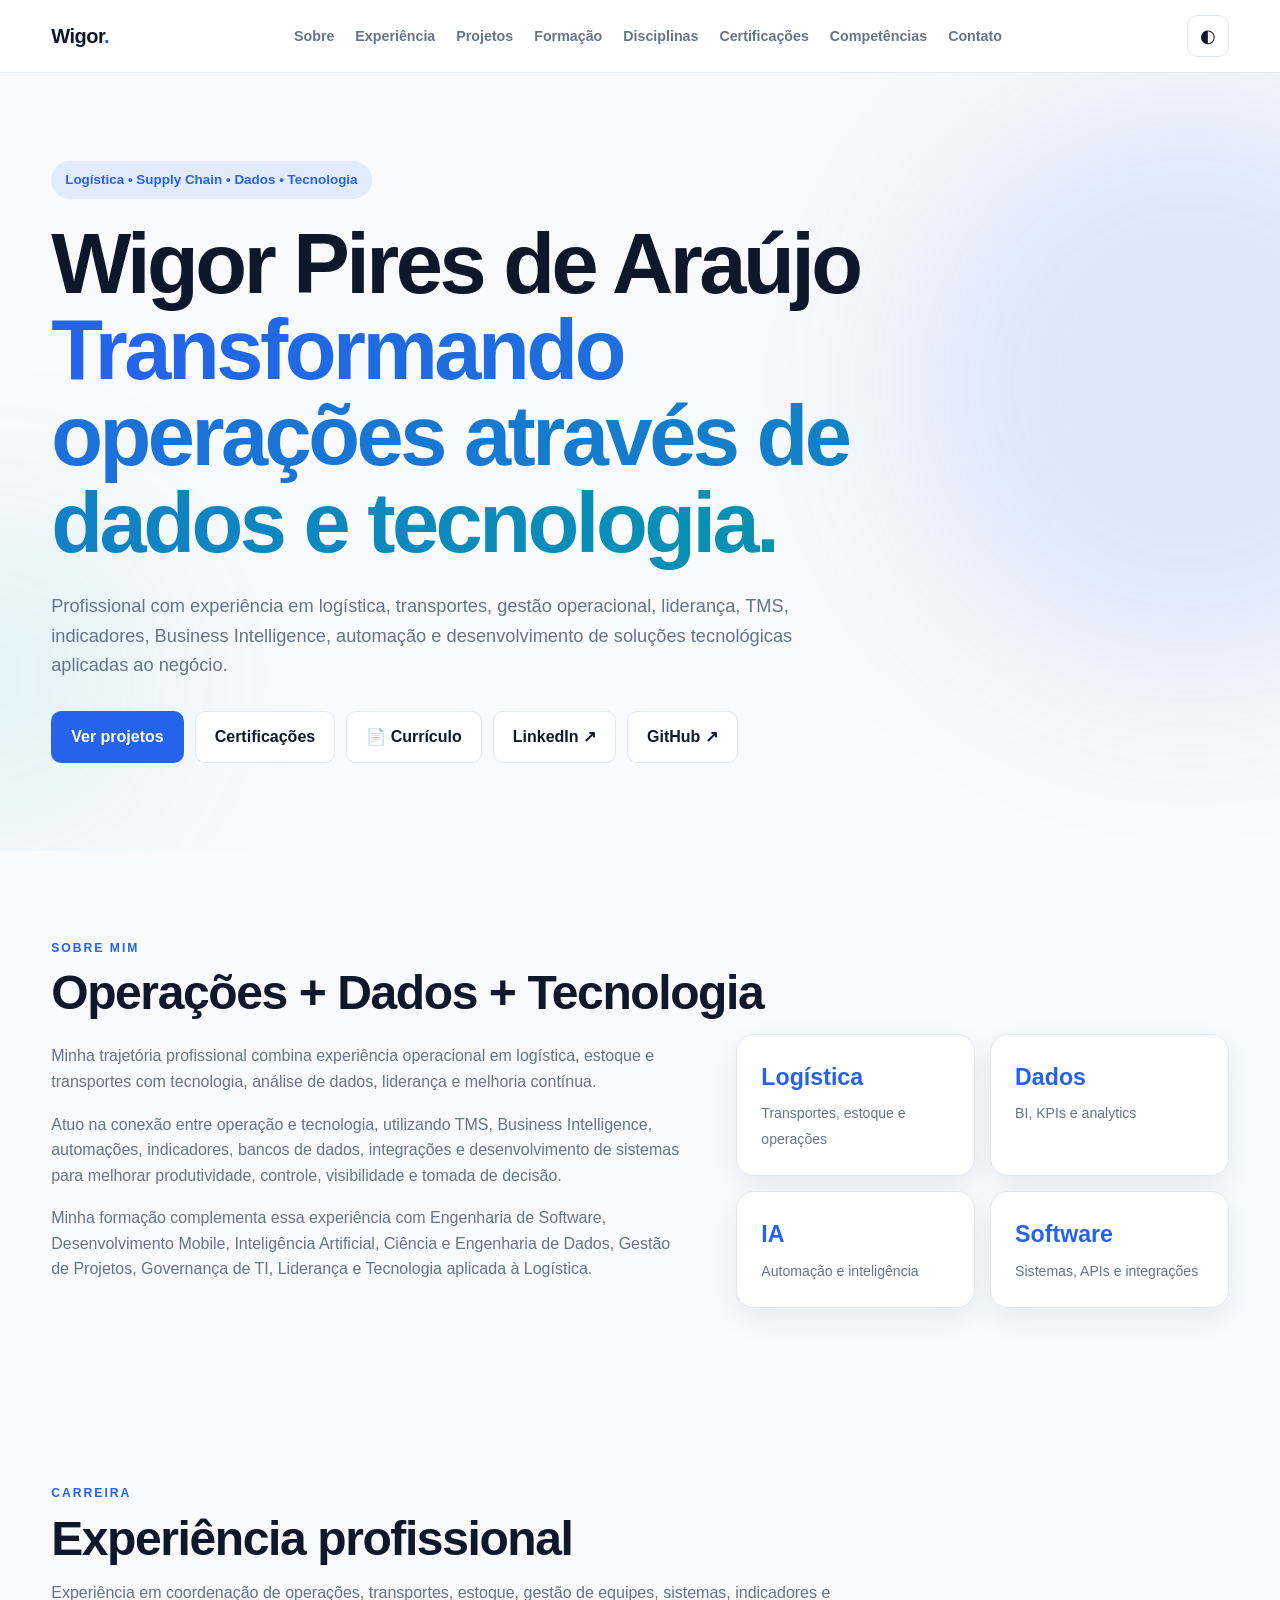
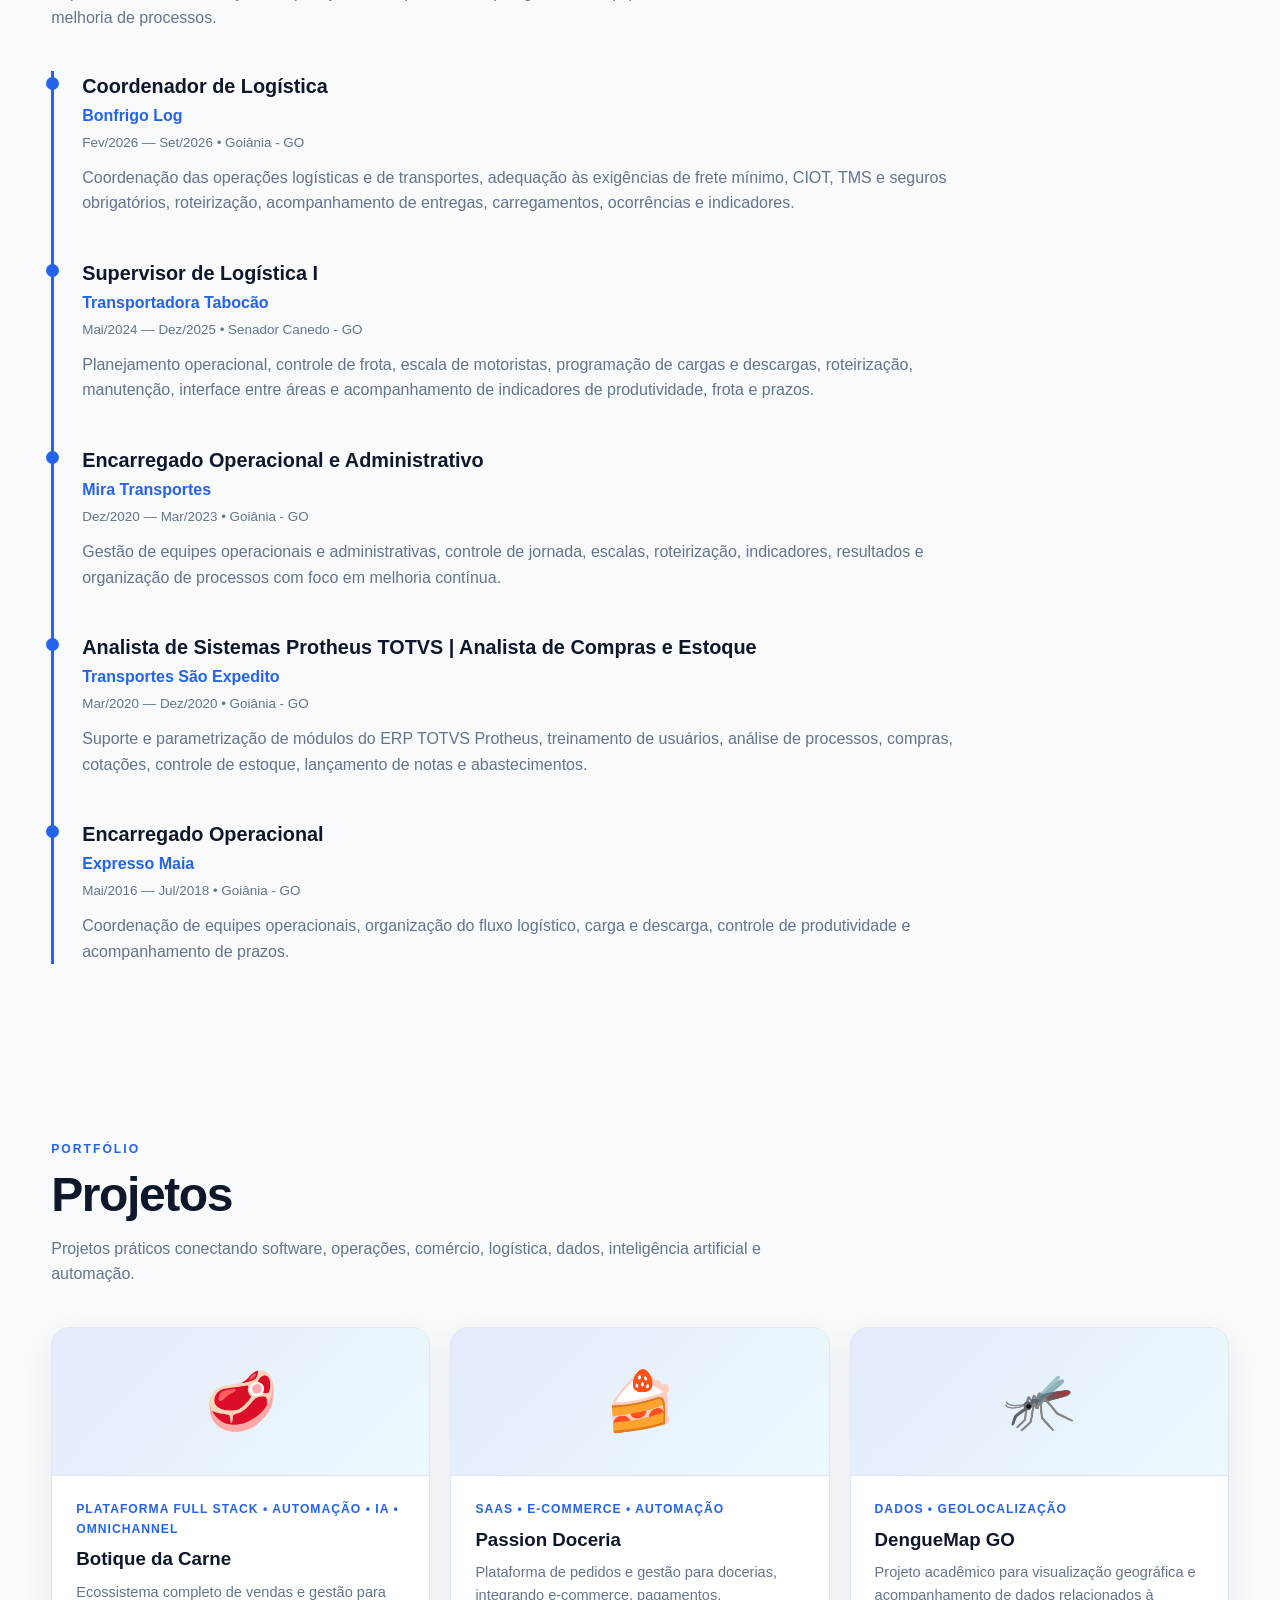
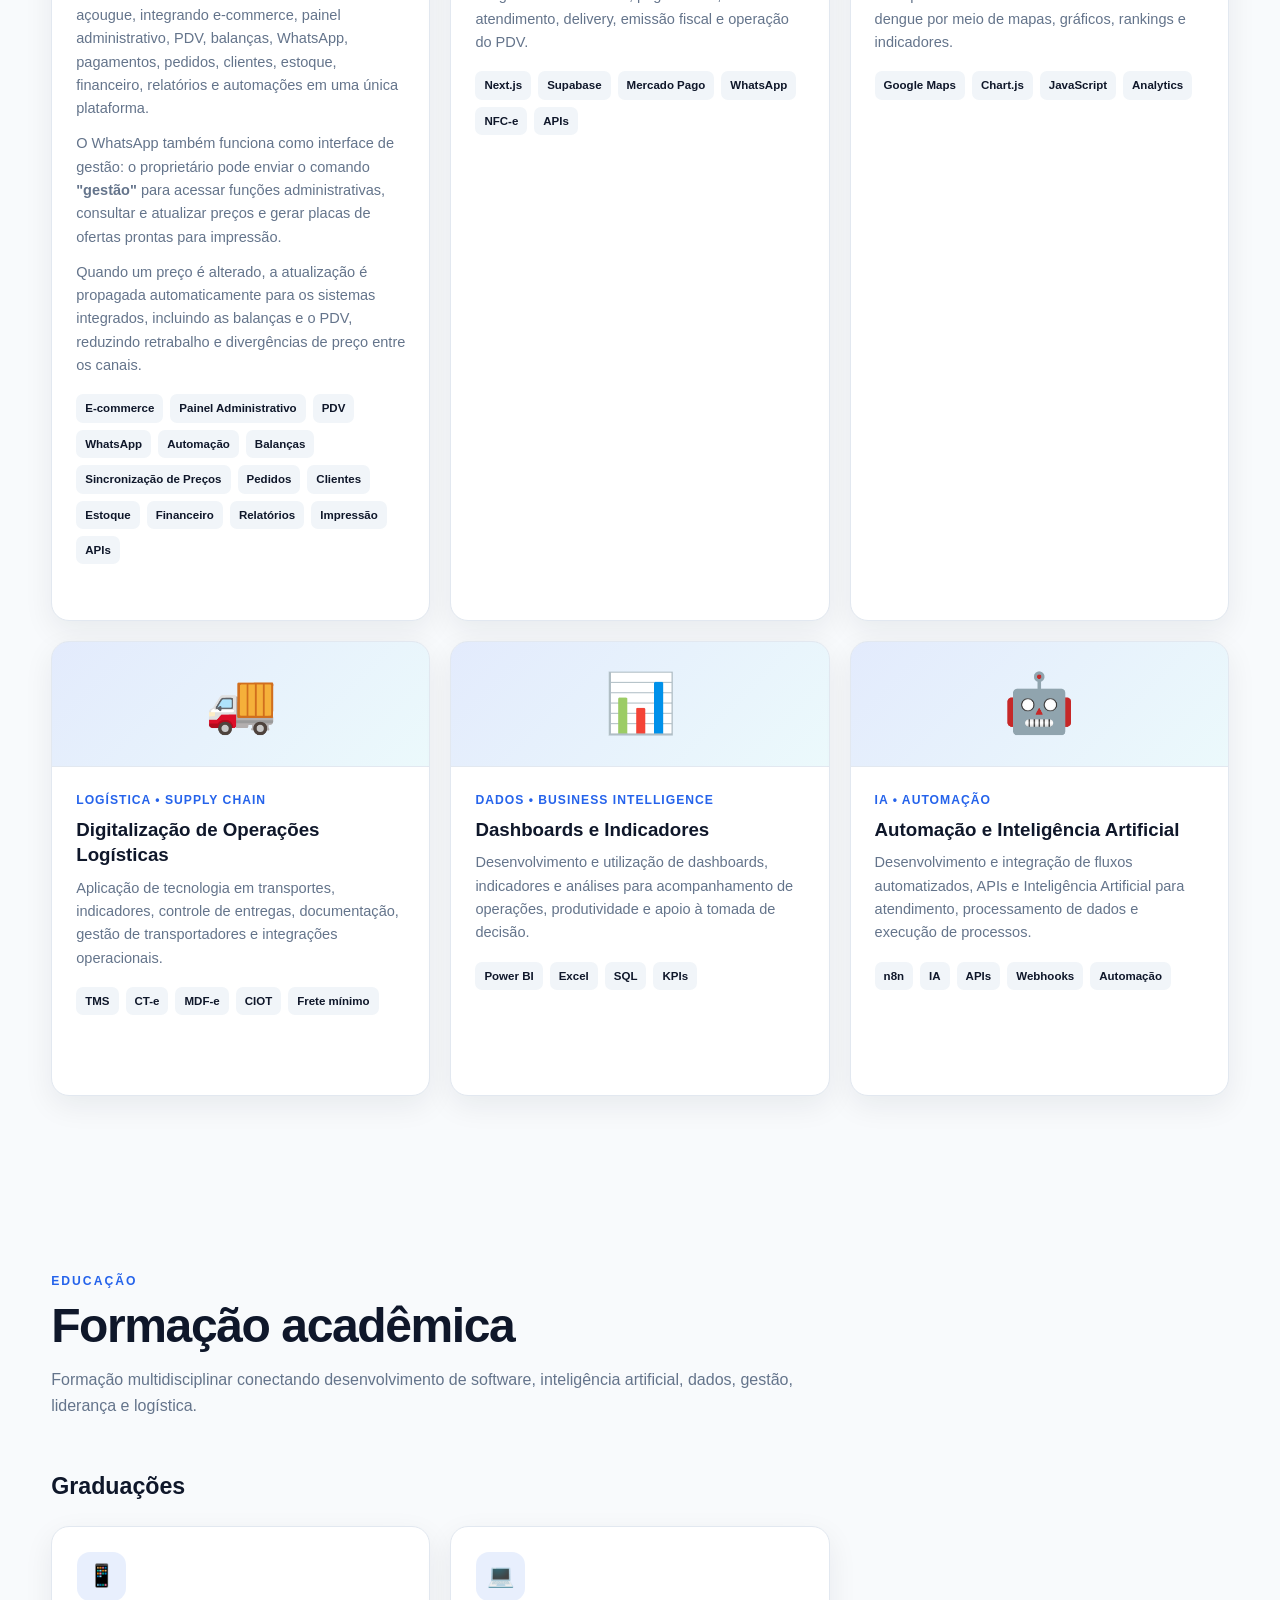
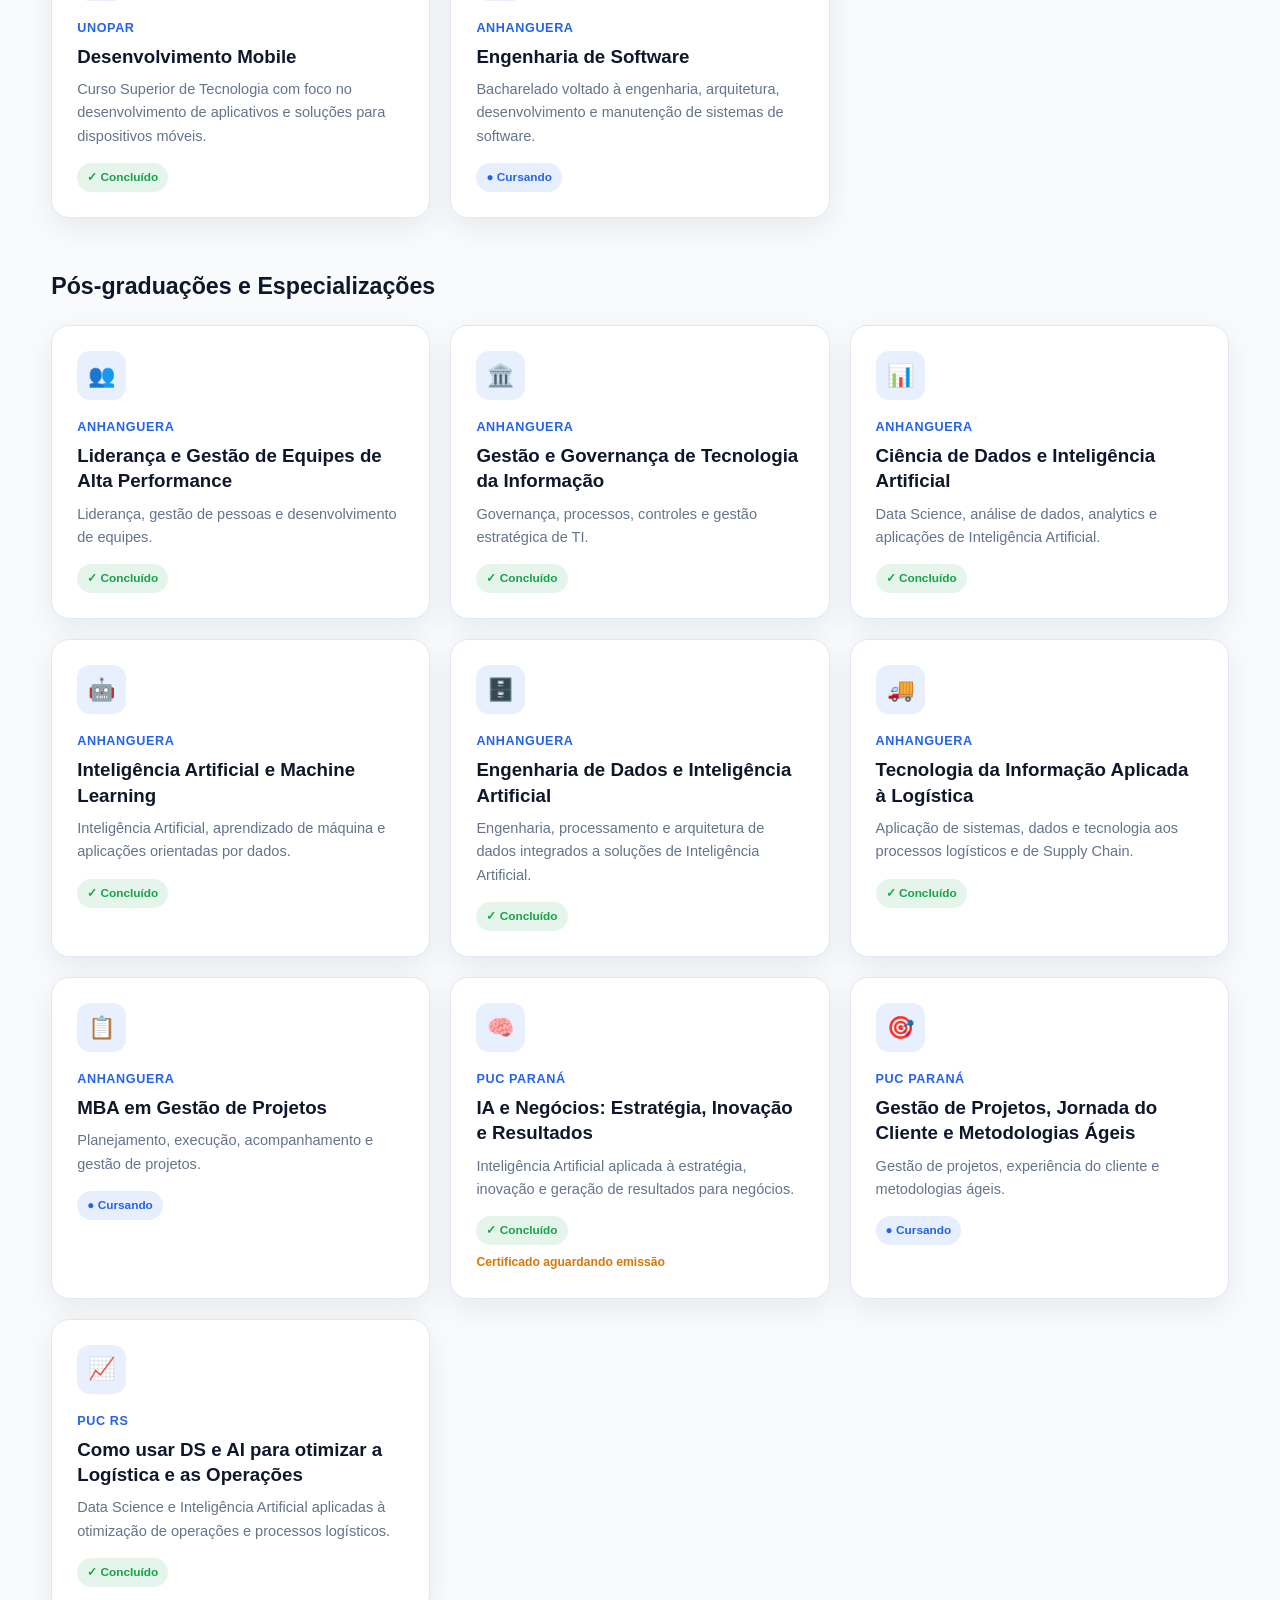
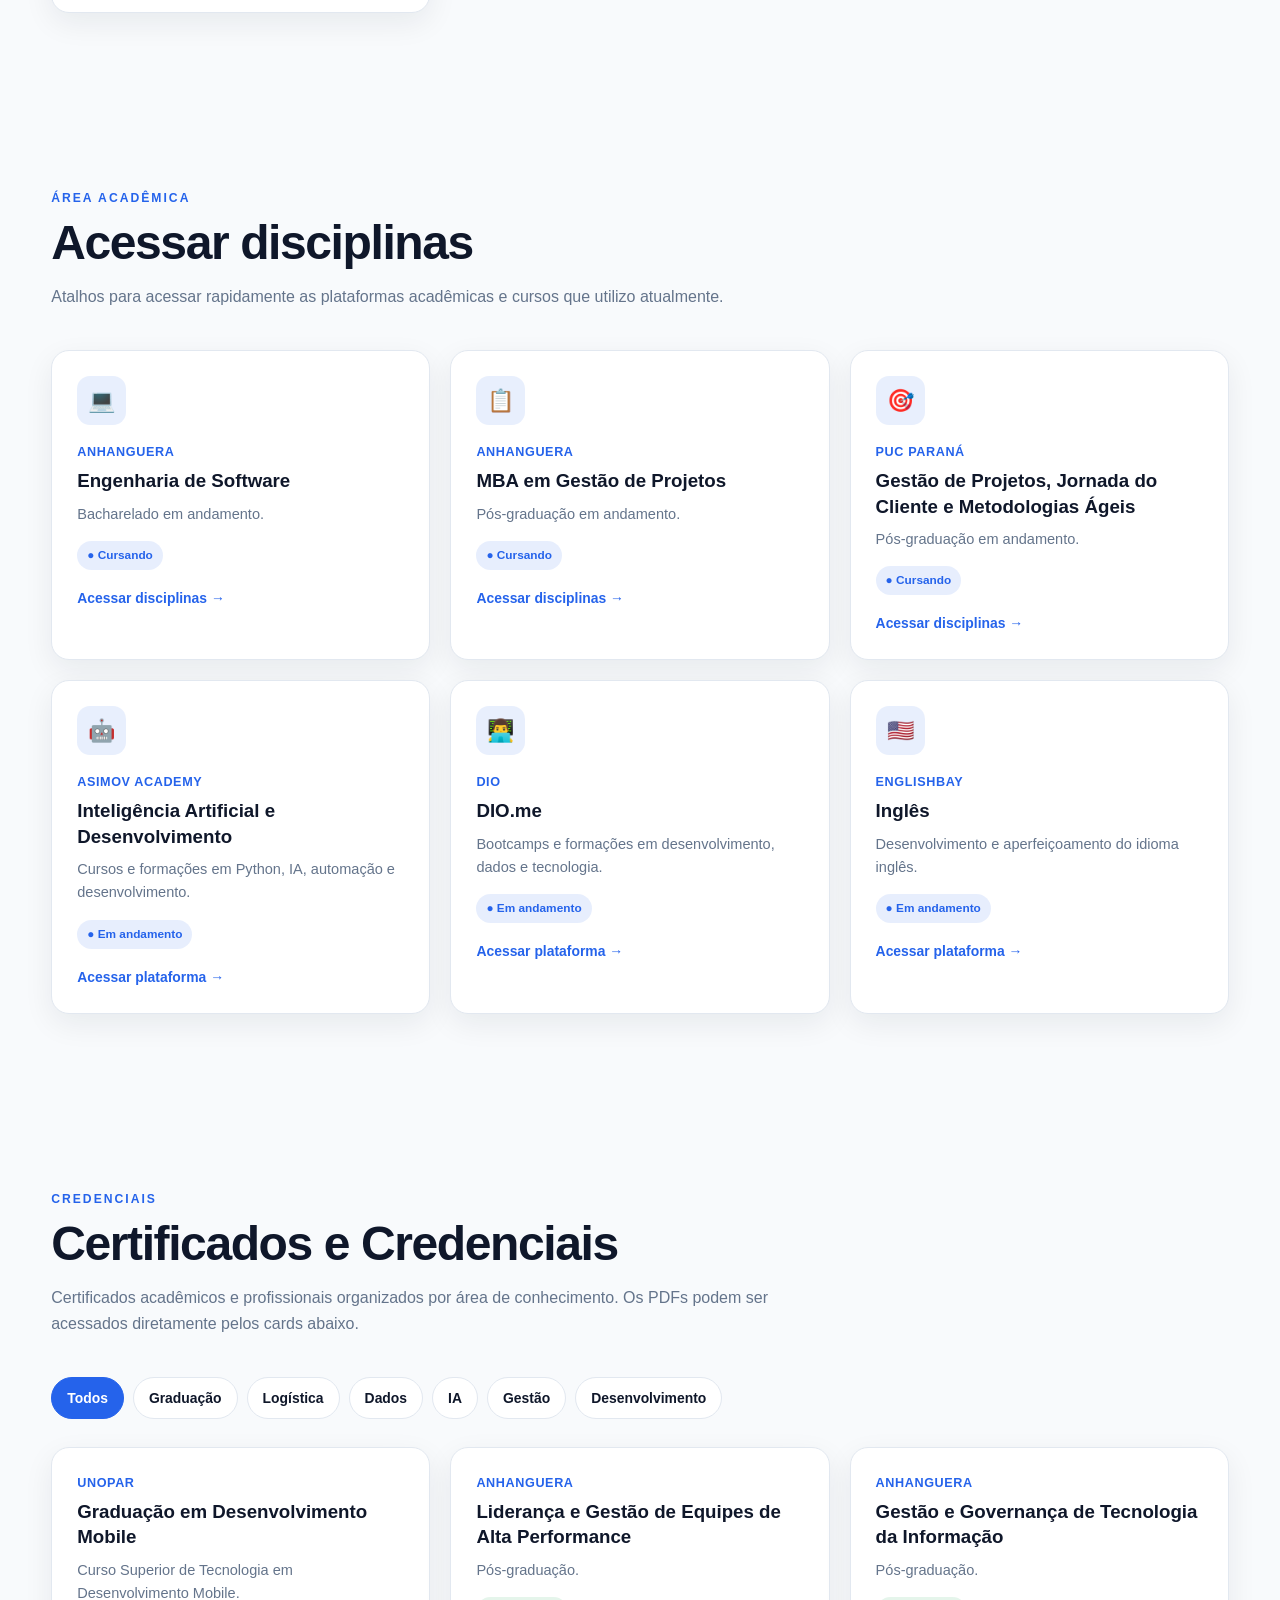
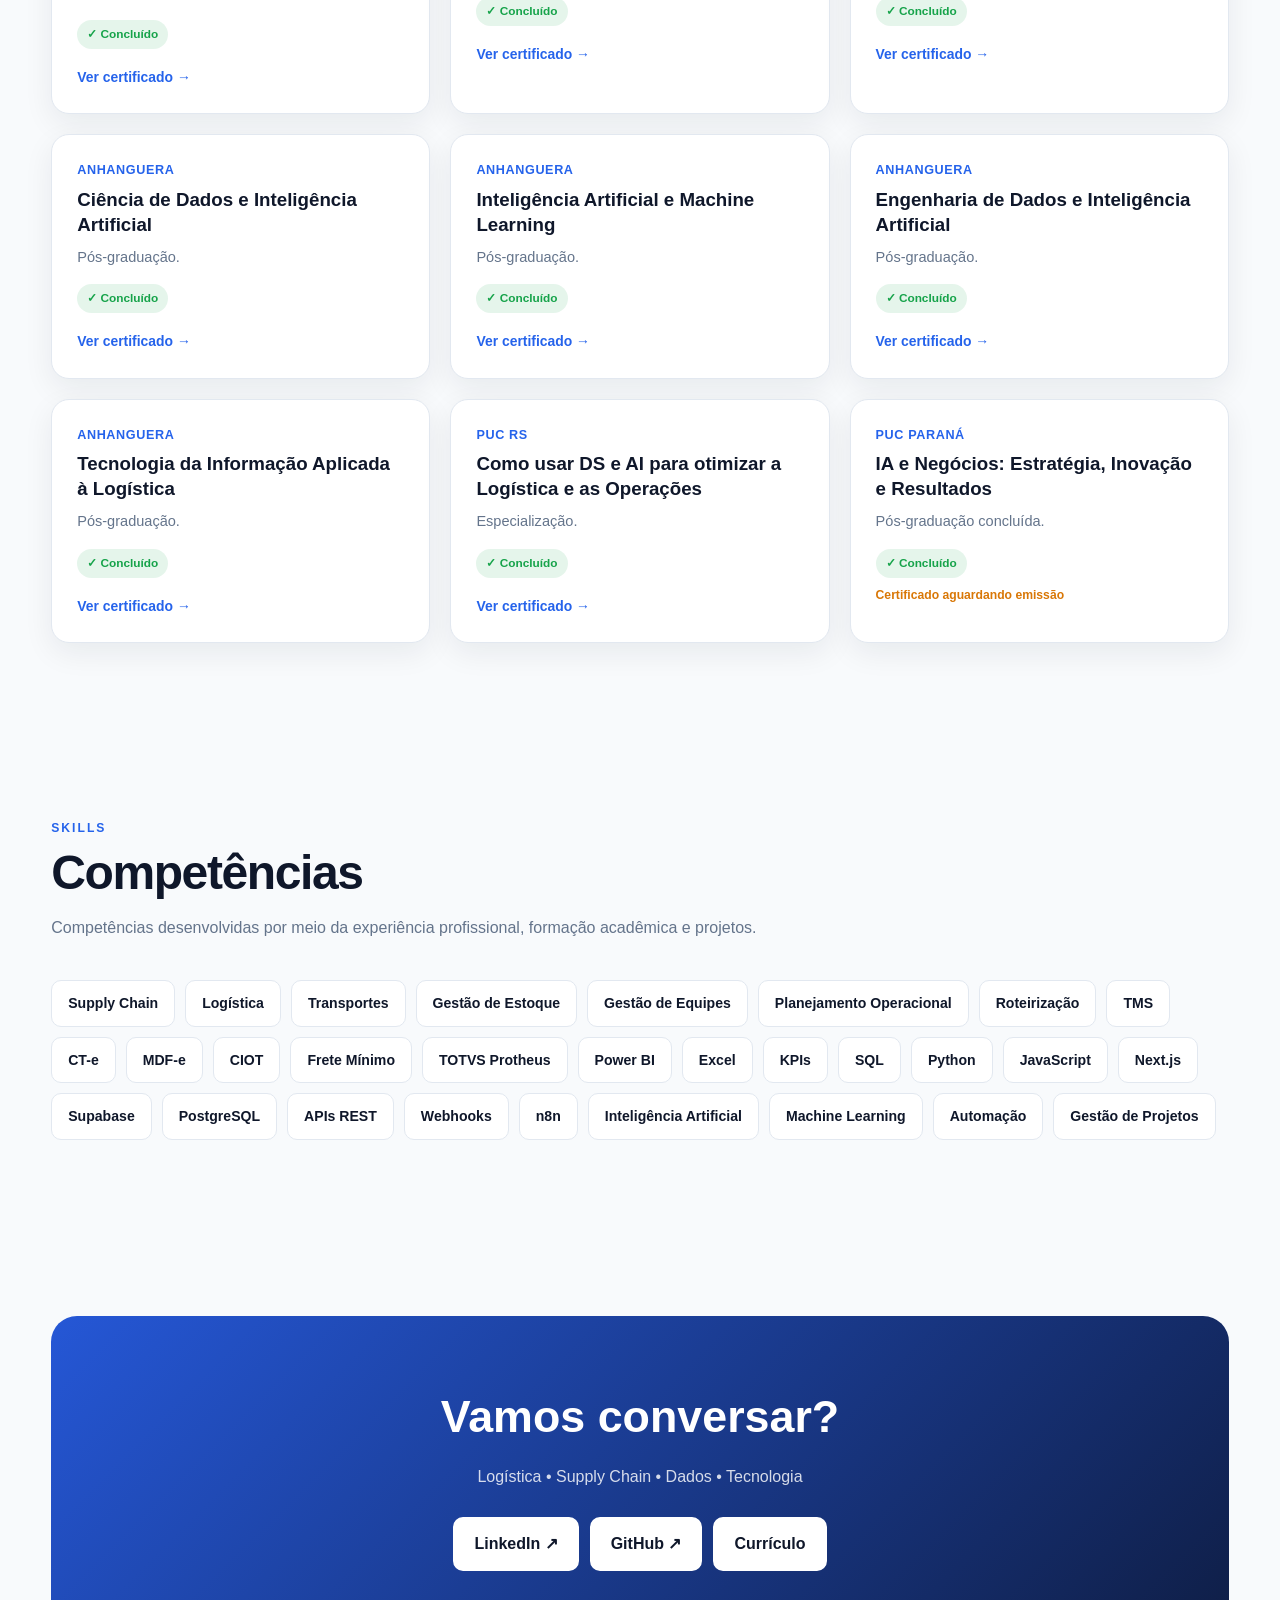
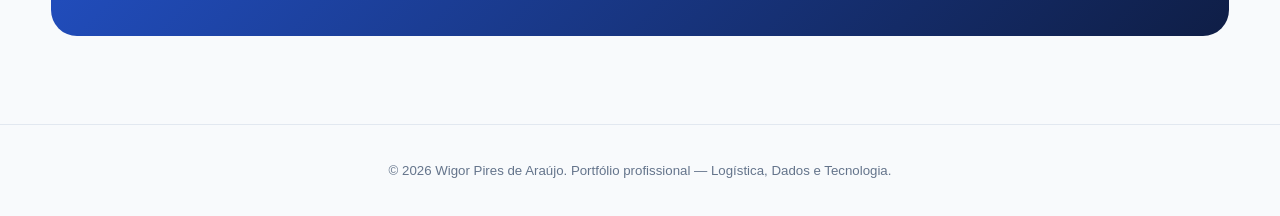
==== commit a47c38b6: "Update index.html" ====
--- a/index.html
+++ b/index.html
@@ -1654,70 +1654,80 @@
 
       <!-- BOTIQUE DA CARNE -->
 
-      <article class="card project-card">
-
-        <div class="project-visual">
-          🥩
-        </div>
-
-        <div class="project-content">
-
-          <div class="project-type">
-            E-commerce • Gestão
-          </div>
-
-          <h3>
-            Botique da Carne
-          </h3>
-
-          <p>
-
-            Plataforma completa para operação de açougue,
-            reunindo loja virtual e painel administrativo
-            para gerenciamento do negócio.
-
-          </p>
-
-
-          <div class="tags">
-
-            <span class="tag">
-              E-commerce
-            </span>
-
-            <span class="tag">
-              Produtos
-            </span>
-
-            <span class="tag">
-              Pedidos
-            </span>
-
-            <span class="tag">
-              Clientes
-            </span>
-
-            <span class="tag">
-              Financeiro
-            </span>
-
-            <span class="tag">
-              Caixa
-            </span>
-
-            <span class="tag">
-              Relatórios
-            </span>
-
-            <span class="tag">
-              WhatsApp
-            </span>
-
-          </div>
-
-        </div>
-
-      </article>
+<article class="card project-card">
+
+  <div class="project-visual">
+    🥩
+  </div>
+
+  <div class="project-content">
+
+    <div class="project-type">
+      Plataforma Full Stack • Automação • IA • Omnichannel
+    </div>
+
+    <h3>
+      Botique da Carne
+    </h3>
+
+    <p>
+      Ecossistema completo de vendas e gestão para açougue,
+      integrando e-commerce, painel administrativo, PDV,
+      balanças, WhatsApp, pagamentos, pedidos, clientes,
+      estoque, financeiro, relatórios e automações em uma
+      única plataforma.
+    </p>
+
+    <p style="margin-top: 12px;">
+      O WhatsApp também funciona como interface de gestão:
+      o proprietário pode enviar o comando
+      <strong>"gestão"</strong> para acessar funções administrativas,
+      consultar e atualizar preços e gerar placas de ofertas
+      prontas para impressão.
+    </p>
+
+    <p style="margin-top: 12px;">
+      Quando um preço é alterado, a atualização é propagada
+      automaticamente para os sistemas integrados, incluindo
+      as balanças e o PDV, reduzindo retrabalho e divergências
+      de preço entre os canais.
+    </p>
+
+    <div class="tags">
+
+      <span class="tag">E-commerce</span>
+
+      <span class="tag">Painel Administrativo</span>
+
+      <span class="tag">PDV</span>
+
+      <span class="tag">WhatsApp</span>
+
+      <span class="tag">Automação</span>
+
+      <span class="tag">Balanças</span>
+
+      <span class="tag">Sincronização de Preços</span>
+
+      <span class="tag">Pedidos</span>
+
+      <span class="tag">Clientes</span>
+
+      <span class="tag">Estoque</span>
+
+      <span class="tag">Financeiro</span>
+
+      <span class="tag">Relatórios</span>
+
+      <span class="tag">Impressão</span>
+
+      <span class="tag">APIs</span>
+
+    </div>
+
+  </div>
+
+</article>
 
 
 
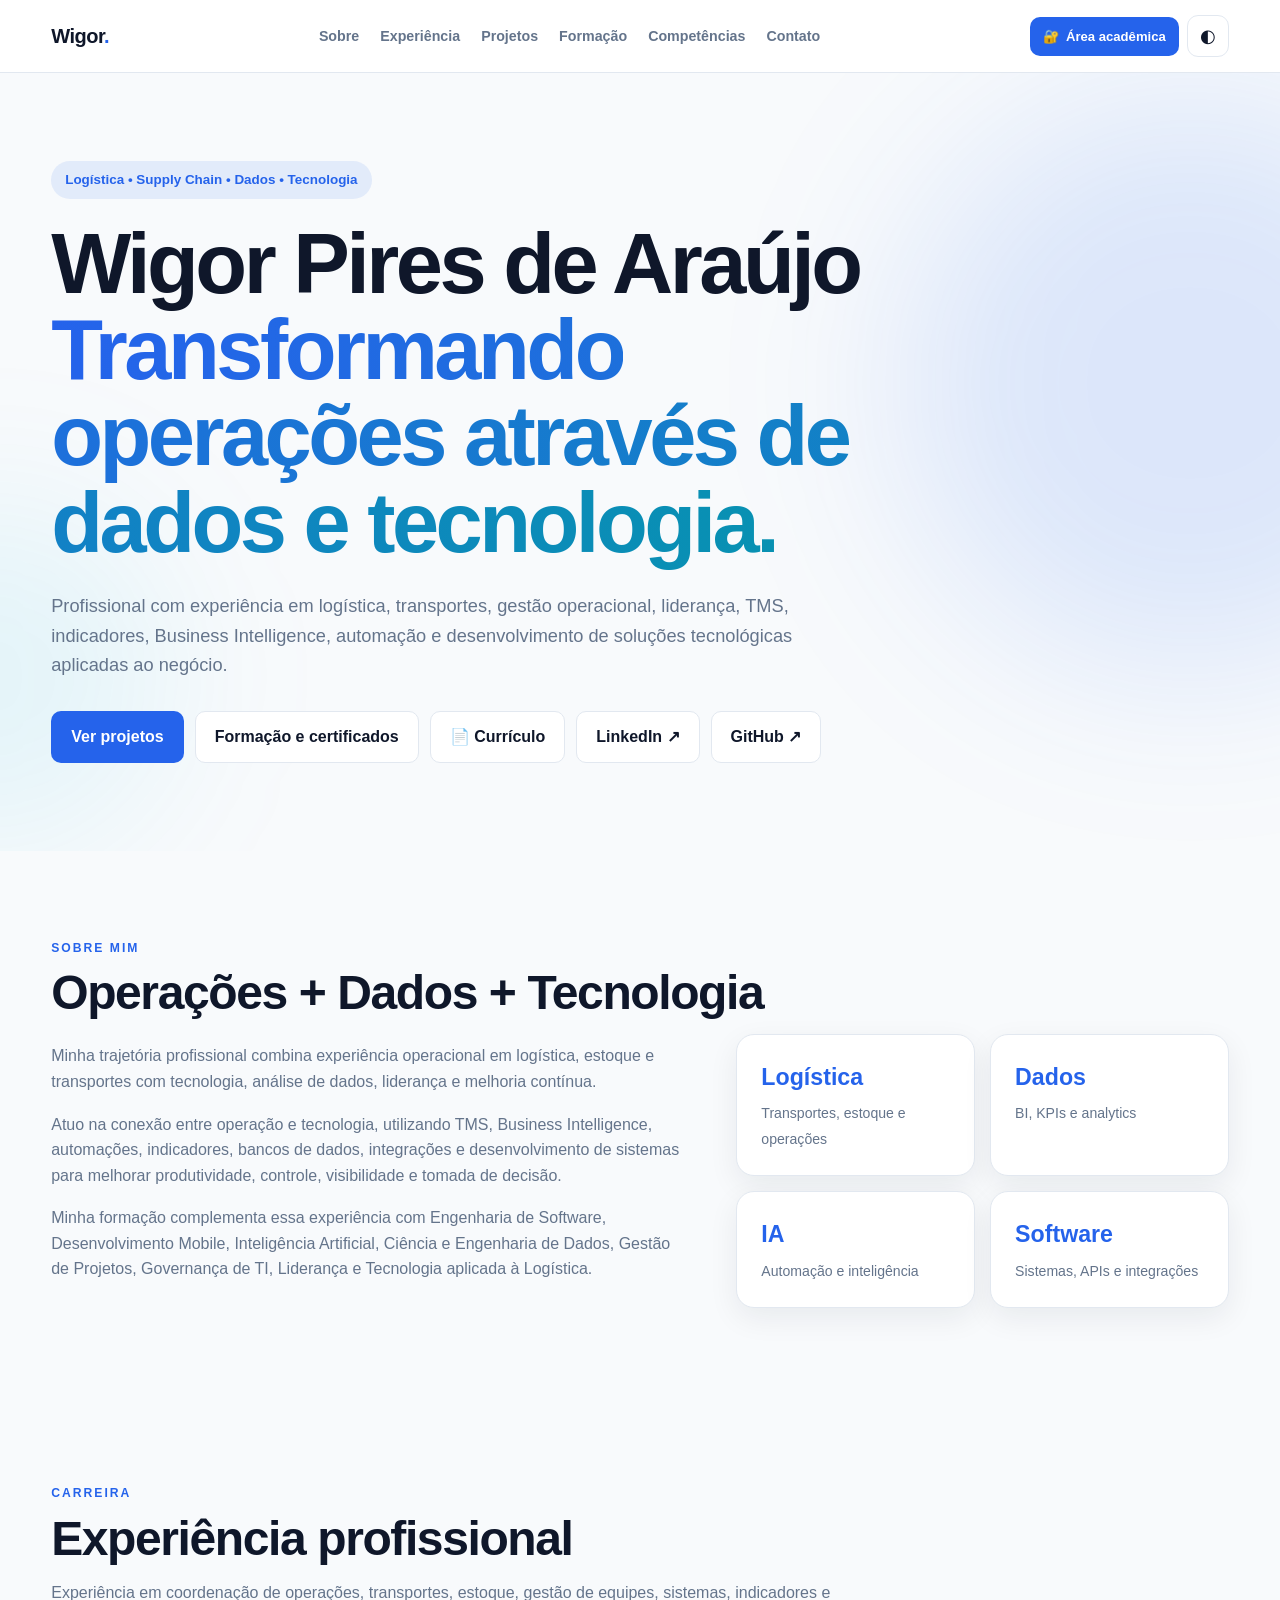
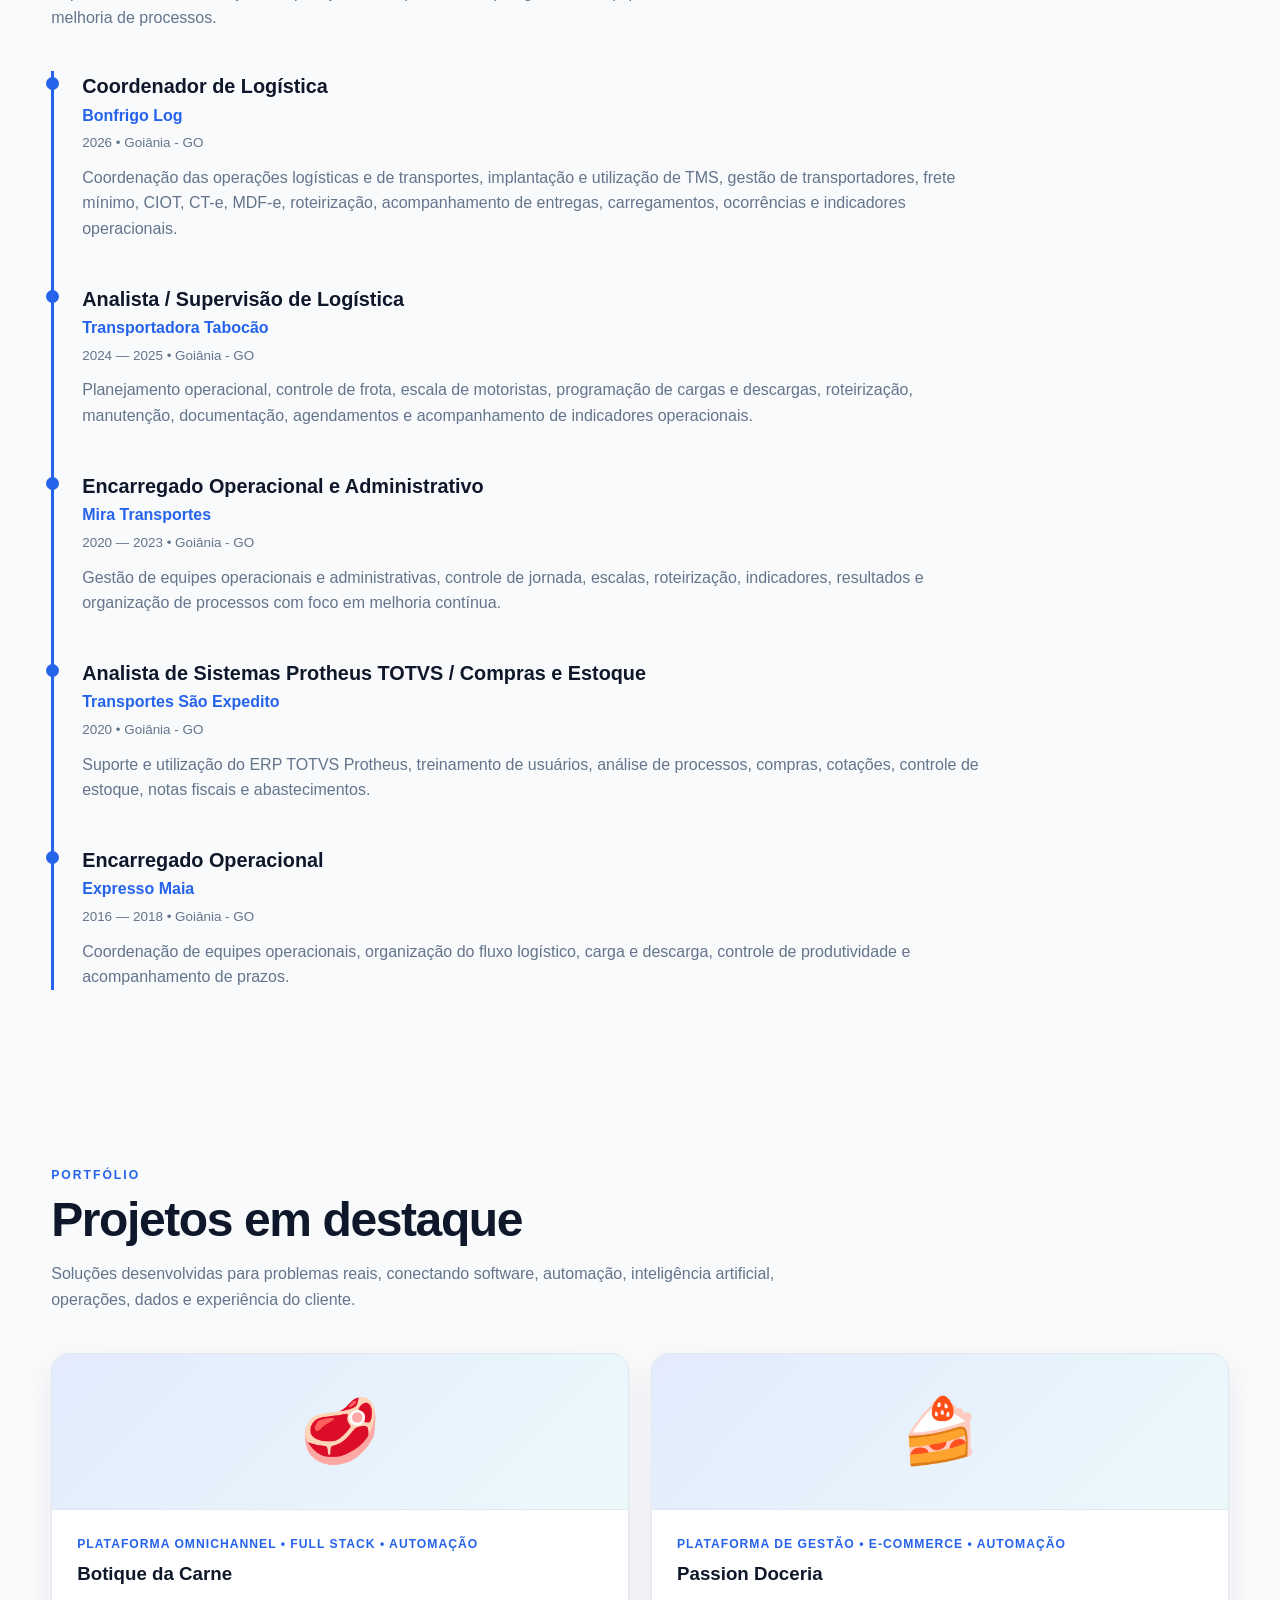
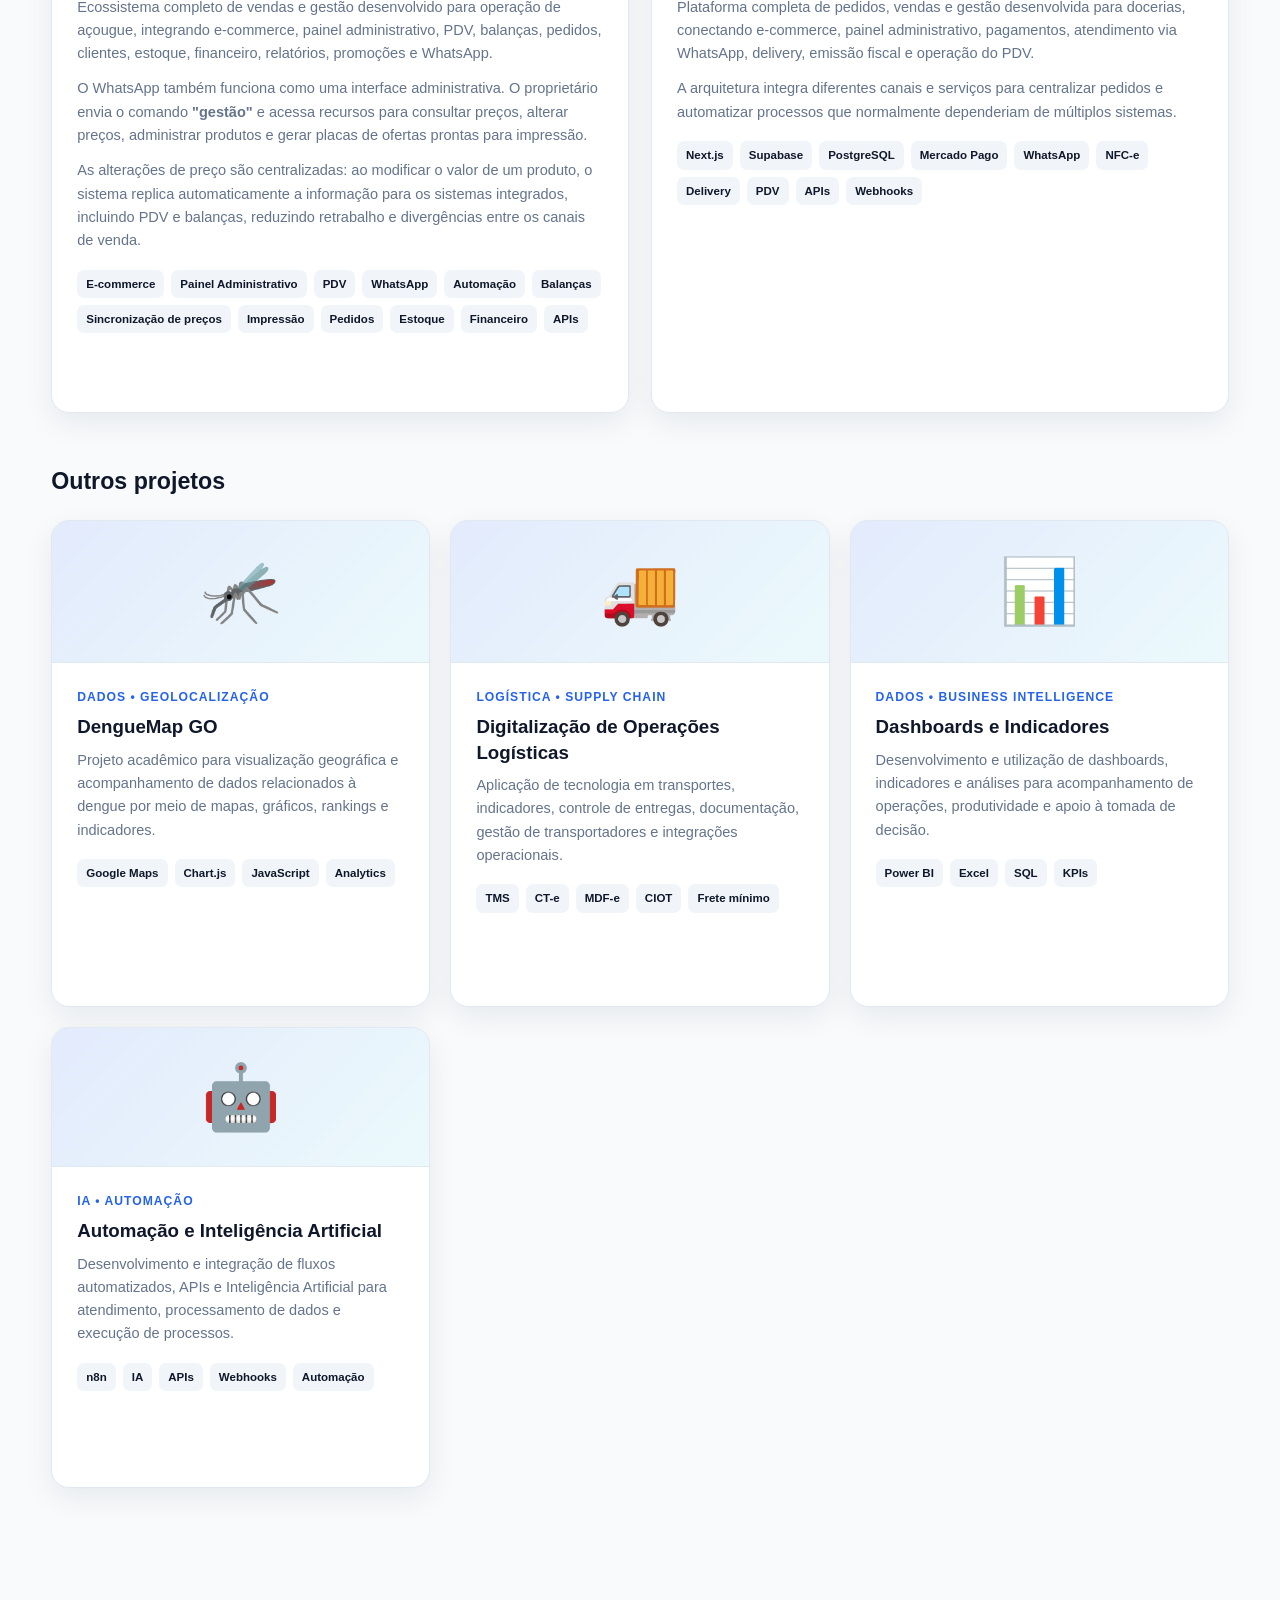
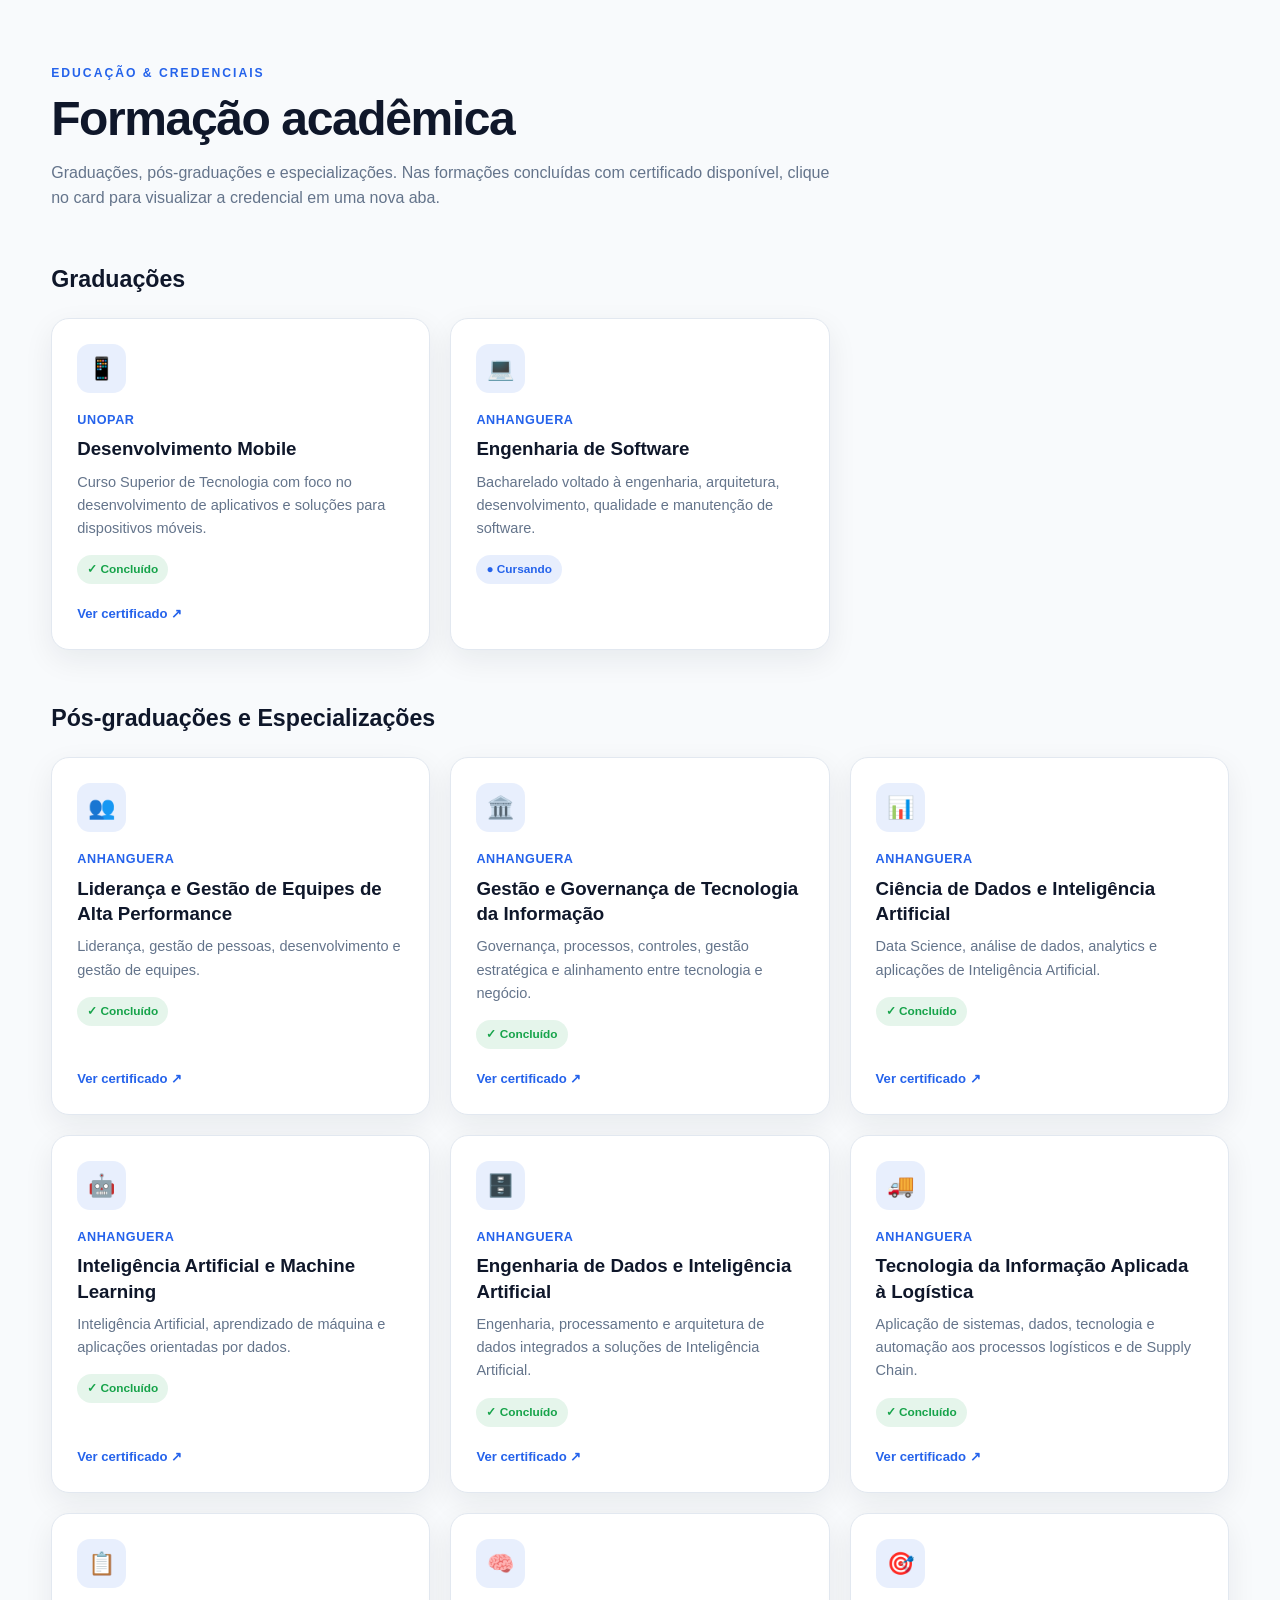
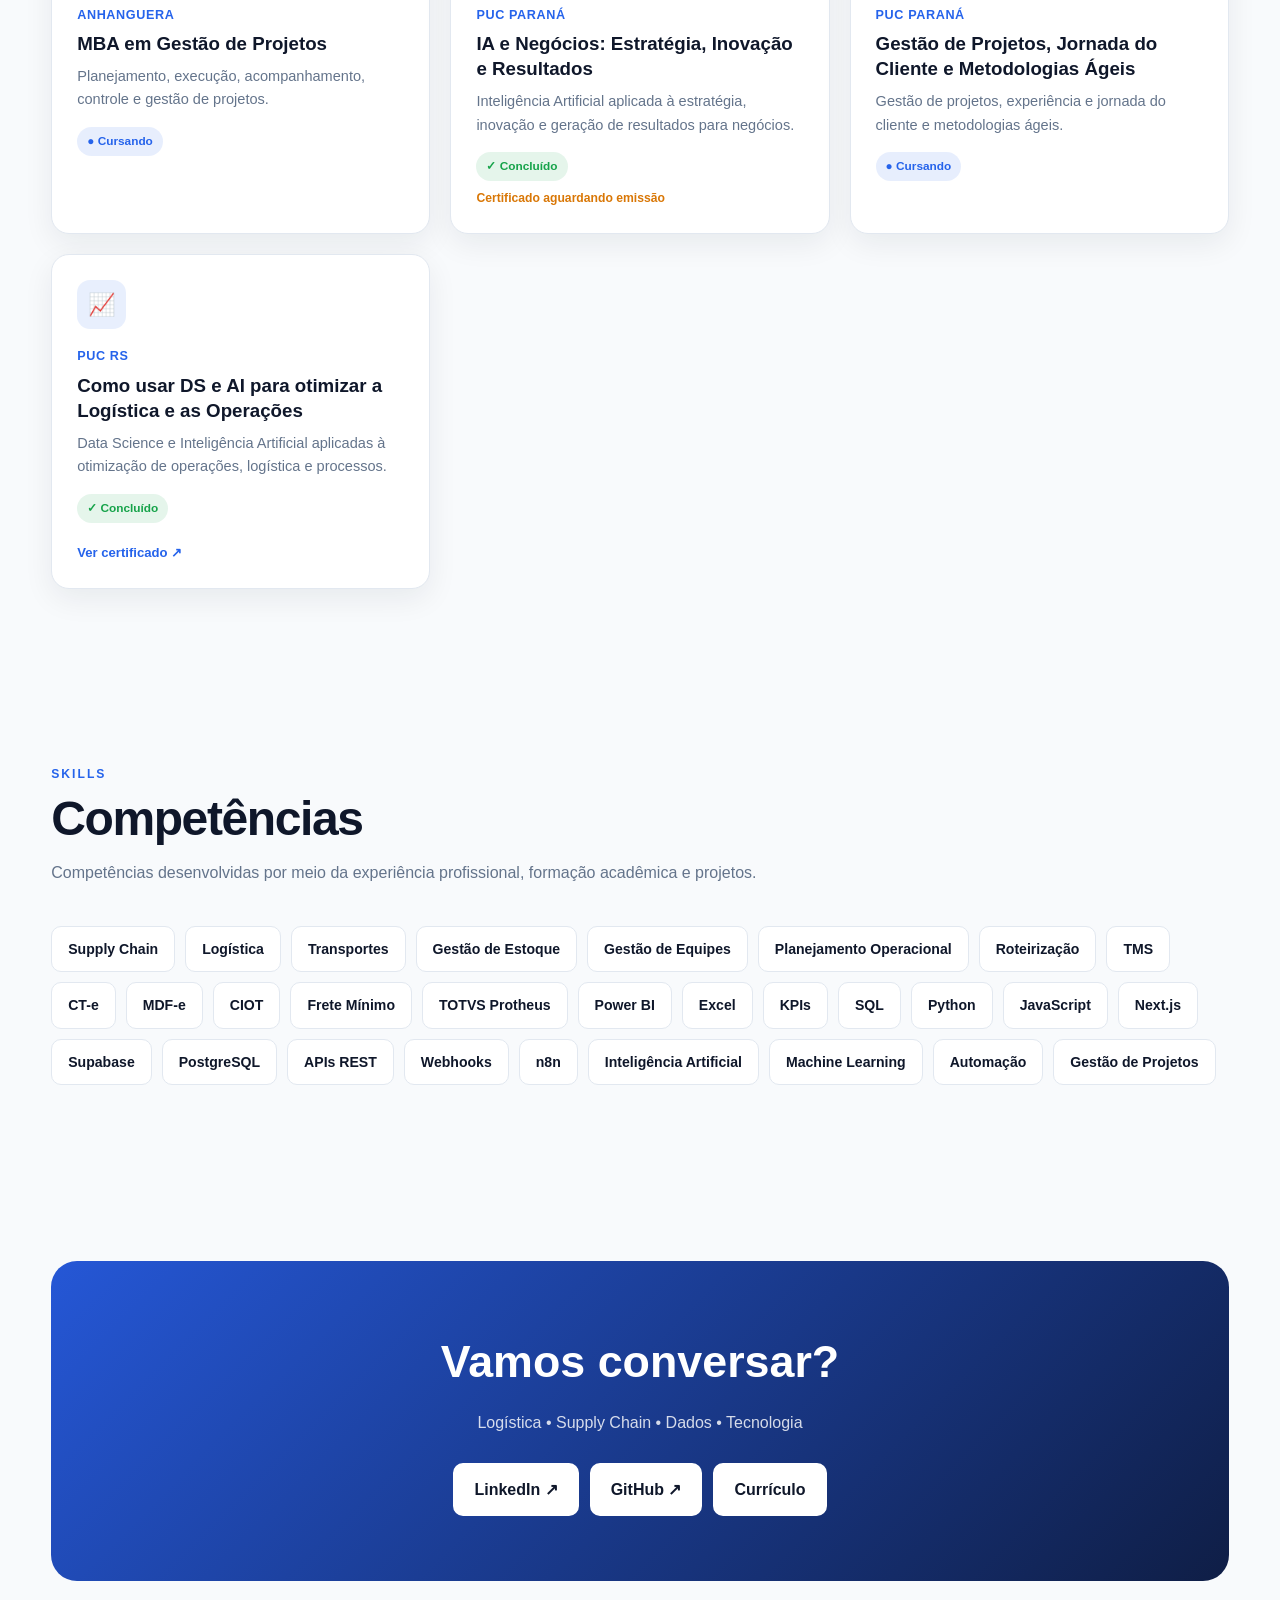
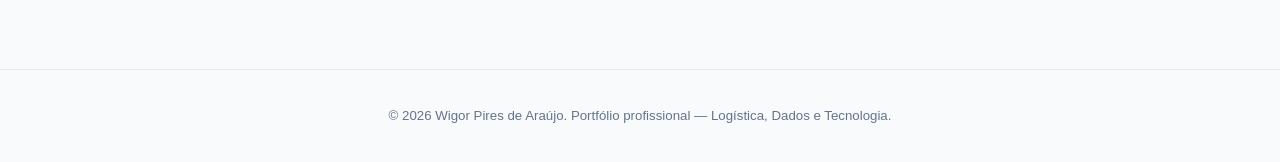
==== commit a352d6d9: "Update index.html" ====
--- a/index.html
+++ b/index.html
@@ -34,15 +34,11 @@
 
       --border: #e2e8f0;
 
-      --shadow:
-        0 10px 30px rgba(15, 23, 42, 0.07);
-
-      --shadow-hover:
-        0 18px 40px rgba(15, 23, 42, 0.12);
+      --shadow: 0 10px 30px rgba(15, 23, 42, 0.07);
+      --shadow-hover: 0 18px 40px rgba(15, 23, 42, 0.12);
 
       --radius: 18px;
     }
-
 
     body.dark {
       --bg: #020617;
@@ -55,13 +51,9 @@
 
       --border: #334155;
 
-      --shadow:
-        0 10px 30px rgba(0, 0, 0, 0.25);
-
-      --shadow-hover:
-        0 18px 45px rgba(0, 0, 0, 0.4);
-    }
-
+      --shadow: 0 10px 30px rgba(0, 0, 0, 0.25);
+      --shadow-hover: 0 18px 45px rgba(0, 0, 0, 0.4);
+    }
 
     /* =========================================================
        RESET
@@ -73,12 +65,10 @@
       box-sizing: border-box;
     }
 
-
     html {
       scroll-behavior: smooth;
       scroll-padding-top: 90px;
     }
-
 
     body {
       font-family:
@@ -99,24 +89,20 @@
         color .3s;
     }
 
-
     a {
       color: inherit;
       text-decoration: none;
     }
 
-
     button {
       font: inherit;
     }
-
 
     .container {
       width: min(1180px, 92%);
       margin: auto;
     }
 
-
     /* =========================================================
        HEADER
     ========================================================= */
@@ -124,24 +110,17 @@
     header {
       position: sticky;
       top: 0;
-
       z-index: 1000;
 
-      background:
-        rgba(255, 255, 255, .92);
-
+      background: rgba(255, 255, 255, .92);
       backdrop-filter: blur(14px);
 
-      border-bottom:
-        1px solid var(--border);
-    }
-
+      border-bottom: 1px solid var(--border);
+    }
 
     body.dark header {
-      background:
-        rgba(2, 6, 23, .92);
-    }
-
+      background: rgba(2, 6, 23, .92);
+    }
 
     .navbar {
       min-height: 72px;
@@ -152,7 +131,6 @@
 
       gap: 20px;
     }
-
 
     .logo {
       font-size: 1.25rem;
@@ -161,19 +139,15 @@
       white-space: nowrap;
     }
 
-
     .logo span {
       color: var(--primary);
     }
-
 
     nav {
       display: flex;
       align-items: center;
-
       gap: 21px;
     }
-
 
     nav a {
       color: var(--text-secondary);
@@ -184,11 +158,9 @@
       transition: .2s;
     }
 
-
     nav a:hover {
       color: var(--primary);
     }
-
 
     .header-actions {
       display: flex;
@@ -196,6 +168,28 @@
       gap: 8px;
     }
 
+    .academic-button {
+      display: inline-flex;
+      align-items: center;
+      gap: 7px;
+
+      padding: 9px 13px;
+
+      background: var(--primary);
+      color: #fff;
+
+      border-radius: 10px;
+
+      font-size: .82rem;
+      font-weight: 750;
+
+      transition: .2s;
+    }
+
+    .academic-button:hover {
+      background: var(--primary-dark);
+      transform: translateY(-1px);
+    }
 
     .theme-button {
       width: 42px;
@@ -205,8 +199,7 @@
       align-items: center;
       justify-content: center;
 
-      border:
-        1px solid var(--border);
+      border: 1px solid var(--border);
 
       background: var(--surface);
       color: var(--text);
@@ -219,14 +212,12 @@
 
       transition: .2s;
     }
-
 
     .theme-button:hover {
       border-color: var(--primary);
       color: var(--primary);
     }
 
-
     /* =========================================================
        HERO
     ========================================================= */
@@ -241,7 +232,6 @@
       overflow: hidden;
     }
 
-
     .hero::before {
       content: "";
 
@@ -252,8 +242,7 @@
 
       border-radius: 50%;
 
-      background:
-        rgba(37, 99, 235, .13);
+      background: rgba(37, 99, 235, .13);
 
       filter: blur(90px);
 
@@ -263,7 +252,6 @@
       z-index: -1;
     }
 
-
     .hero::after {
       content: "";
 
@@ -274,8 +262,7 @@
 
       border-radius: 50%;
 
-      background:
-        rgba(6, 182, 212, .08);
+      background: rgba(6, 182, 212, .08);
 
       filter: blur(80px);
 
@@ -285,25 +272,20 @@
       z-index: -1;
     }
 
-
     .hero-content {
       max-width: 950px;
     }
-
 
     .badge {
       display: inline-flex;
       align-items: center;
-
       gap: 8px;
 
       padding: 8px 14px;
 
       border-radius: 100px;
 
-      background:
-        rgba(37, 99, 235, .10);
-
+      background: rgba(37, 99, 235, .10);
       color: var(--primary);
 
       font-weight: 750;
@@ -312,26 +294,21 @@
       margin-bottom: 22px;
     }
 
-
     .hero h1 {
-      font-size:
-        clamp(2.7rem, 6.8vw, 5.3rem);
+      font-size: clamp(2.7rem, 6.8vw, 5.3rem);
 
       line-height: 1.02;
-
       letter-spacing: -3.5px;
 
       margin-bottom: 25px;
     }
 
-
     .gradient {
-      background:
-        linear-gradient(
-          90deg,
-          #2563eb,
-          #0891b2
-        );
+      background: linear-gradient(
+        90deg,
+        #2563eb,
+        #0891b2
+      );
 
       -webkit-background-clip: text;
       background-clip: text;
@@ -339,9 +316,8 @@
       -webkit-text-fill-color: transparent;
     }
 
-
     .hero p {
-      max-width: 800px;
+      max-width: 820px;
 
       font-size: 1.14rem;
 
@@ -349,15 +325,12 @@
 
       margin-bottom: 32px;
     }
-
 
     .hero-buttons {
       display: flex;
       flex-wrap: wrap;
-
       gap: 11px;
     }
-
 
     /* =========================================================
        BOTÕES
@@ -376,8 +349,7 @@
 
       font-weight: 700;
 
-      border:
-        1px solid transparent;
+      border: 1px solid transparent;
 
       transition:
         transform .2s,
@@ -386,41 +358,30 @@
         border-color .2s;
     }
 
-
     .button:hover {
-      transform:
-        translateY(-2px);
-    }
-
+      transform: translateY(-2px);
+    }
 
     .button-primary {
       background: var(--primary);
       color: white;
     }
 
-
     .button-primary:hover {
-      background:
-        var(--primary-dark);
-    }
-
+      background: var(--primary-dark);
+    }
 
     .button-secondary {
       background: var(--surface);
       color: var(--text);
 
-      border-color:
-        var(--border);
-    }
-
+      border-color: var(--border);
+    }
 
     .button-secondary:hover {
       color: var(--primary);
-
-      border-color:
-        var(--primary);
-    }
-
+      border-color: var(--primary);
+    }
 
     /* =========================================================
        SEÇÕES
@@ -430,12 +391,10 @@
       padding: 88px 0;
     }
 
-
     .section-label {
       color: var(--primary);
 
       text-transform: uppercase;
-
       letter-spacing: 2px;
 
       font-size: .76rem;
@@ -444,18 +403,14 @@
       margin-bottom: 7px;
     }
 
-
     .section-title {
-      font-size:
-        clamp(2rem, 4vw, 3rem);
+      font-size: clamp(2rem, 4vw, 3rem);
 
       line-height: 1.15;
-
       letter-spacing: -1.4px;
 
       margin-bottom: 14px;
     }
-
 
     .section-description {
       max-width: 780px;
@@ -465,14 +420,12 @@
       margin-bottom: 40px;
     }
 
-
     .subsection-title {
       font-size: 1.45rem;
 
       margin-top: 50px;
       margin-bottom: 20px;
     }
-
 
     /* =========================================================
        SOBRE
@@ -481,48 +434,36 @@
     .about-grid {
       display: grid;
 
-      grid-template-columns:
-        1.3fr 1fr;
+      grid-template-columns: 1.3fr 1fr;
 
       gap: 45px;
 
       align-items: center;
     }
-
 
     .about-text p {
       color: var(--text-secondary);
-
       margin-bottom: 17px;
     }
-
 
     .numbers {
       display: grid;
 
-      grid-template-columns:
-        repeat(2, 1fr);
+      grid-template-columns: repeat(2, 1fr);
 
       gap: 15px;
     }
-
 
     .number-card {
       padding: 24px;
 
-      background:
-        var(--surface);
-
-      border:
-        1px solid var(--border);
-
-      border-radius:
-        var(--radius);
-
-      box-shadow:
-        var(--shadow);
-    }
-
+      background: var(--surface);
+
+      border: 1px solid var(--border);
+      border-radius: var(--radius);
+
+      box-shadow: var(--shadow);
+    }
 
     .number-card strong {
       display: block;
@@ -534,14 +475,10 @@
       margin-bottom: 4px;
     }
 
-
     .number-card span {
-      color:
-        var(--text-secondary);
-
+      color: var(--text-secondary);
       font-size: .88rem;
     }
-
 
     /* =========================================================
        EXPERIÊNCIA
@@ -551,23 +488,18 @@
       max-width: 950px;
     }
 
-
     .timeline-item {
       position: relative;
 
-      border-left:
-        3px solid var(--primary);
-
-      padding:
-        0 0 42px 28px;
-    }
-
+      border-left: 3px solid var(--primary);
+
+      padding: 0 0 42px 28px;
+    }
 
     .timeline-item:last-child {
       padding-bottom: 0;
     }
 
-
     .timeline-item::before {
       content: "";
 
@@ -578,58 +510,45 @@
 
       border-radius: 50%;
 
-      background:
-        var(--primary);
+      background: var(--primary);
 
       left: -8px;
       top: 6px;
     }
 
-
     .timeline-item h3 {
       font-size: 1.24rem;
     }
 
-
     .timeline-company {
       color: var(--primary);
-
       font-weight: 750;
     }
-
 
     .timeline-date {
       display: block;
 
-      margin:
-        4px 0 11px;
-
-      color:
-        var(--text-secondary);
-
+      margin: 4px 0 11px;
+
+      color: var(--text-secondary);
       font-size: .84rem;
     }
 
-
     .timeline-item p {
-      color:
-        var(--text-secondary);
-    }
-
+      color: var(--text-secondary);
+    }
 
     /* =========================================================
-       GRID / CARDS
+       GRID
     ========================================================= */
 
     .grid {
       display: grid;
 
-      grid-template-columns:
-        repeat(3, 1fr);
+      grid-template-columns: repeat(3, 1fr);
 
       gap: 20px;
     }
-
 
     .card {
       position: relative;
@@ -637,19 +556,14 @@
       display: flex;
       flex-direction: column;
 
-      background:
-        var(--surface);
-
-      border:
-        1px solid var(--border);
-
-      border-radius:
-        var(--radius);
+      background: var(--surface);
+
+      border: 1px solid var(--border);
+      border-radius: var(--radius);
 
       padding: 25px;
 
-      box-shadow:
-        var(--shadow);
+      box-shadow: var(--shadow);
 
       transition:
         transform .25s,
@@ -657,18 +571,13 @@
         border-color .25s;
     }
 
-
     .card:hover {
-      transform:
-        translateY(-5px);
-
-      border-color:
-        rgba(37, 99, 235, .45);
-
-      box-shadow:
-        var(--shadow-hover);
-    }
-
+      transform: translateY(-5px);
+
+      border-color: rgba(37, 99, 235, .45);
+
+      box-shadow: var(--shadow-hover);
+    }
 
     .card-icon {
       width: 49px;
@@ -678,8 +587,7 @@
       align-items: center;
       justify-content: center;
 
-      background:
-        rgba(37, 99, 235, .10);
+      background: rgba(37, 99, 235, .10);
 
       border-radius: 13px;
 
@@ -687,38 +595,162 @@
 
       margin-bottom: 17px;
     }
-
 
     .card h3 {
       line-height: 1.35;
-
       margin-bottom: 9px;
     }
 
-
     .card p {
-      color:
-        var(--text-secondary);
-
+      color: var(--text-secondary);
       font-size: .91rem;
     }
 
-
     .institution {
-      color:
-        var(--primary);
+      color: var(--primary);
 
       font-size: .79rem;
-
       font-weight: 800;
 
       text-transform: uppercase;
-
       letter-spacing: .6px;
 
       margin-bottom: 6px;
     }
 
+    /* =========================================================
+       STATUS
+    ========================================================= */
+
+    .status {
+      align-self: flex-start;
+
+      display: inline-block;
+
+      margin-top: 15px;
+
+      padding: 5px 10px;
+
+      border-radius: 20px;
+
+      background: rgba(22, 163, 74, .11);
+      color: var(--success);
+
+      font-size: .74rem;
+      font-weight: 750;
+    }
+
+    .status-progress {
+      background: rgba(37, 99, 235, .11);
+      color: var(--primary);
+    }
+
+    .certificate-pending {
+      margin-top: 8px;
+
+      color: var(--warning);
+
+      font-size: .76rem;
+      font-weight: 700;
+    }
+
+    /* =========================================================
+       FORMAÇÃO CLICÁVEL
+    ========================================================= */
+
+    .education-card {
+      cursor: pointer;
+      min-height: 270px;
+    }
+
+    .education-card.has-certificate::after {
+      content: "Ver certificado ↗";
+
+      display: block;
+
+      margin-top: auto;
+      padding-top: 19px;
+
+      color: var(--primary);
+
+      font-size: .82rem;
+      font-weight: 750;
+    }
+
+    .education-card.has-certificate:hover {
+      border-color: var(--primary);
+    }
+
+    .education-card.no-certificate {
+      cursor: default;
+    }
+
+    /* =========================================================
+       PROJETOS
+    ========================================================= */
+
+    .featured-projects {
+      display: grid;
+
+      grid-template-columns: repeat(2, 1fr);
+
+      gap: 22px;
+
+      margin-bottom: 25px;
+    }
+
+    .project-card {
+      overflow: hidden;
+      padding: 0;
+    }
+
+    .featured-project {
+      min-height: 100%;
+    }
+
+    .project-visual {
+      height: 210px;
+
+      display: flex;
+      align-items: center;
+      justify-content: center;
+
+      background:
+        linear-gradient(
+          135deg,
+          rgba(37, 99, 235, .13),
+          rgba(6, 182, 212, .08)
+        );
+
+      font-size: 64px;
+
+      border-bottom: 1px solid var(--border);
+    }
+
+    .project-content {
+      padding: 25px;
+
+      display: flex;
+      flex-direction: column;
+
+      height: 100%;
+    }
+
+    .project-type {
+      color: var(--primary);
+
+      font-size: .76rem;
+      font-weight: 800;
+
+      text-transform: uppercase;
+      letter-spacing: 1px;
+
+      margin-bottom: 7px;
+    }
+
+    .project-content p + p {
+      margin-top: 12px;
+    }
 
     /* =========================================================
        TAGS
@@ -733,198 +765,16 @@
       margin-top: 17px;
     }
 
-
     .tag {
       padding: 5px 9px;
 
-      background:
-        var(--surface-2);
+      background: var(--surface-2);
 
       border-radius: 7px;
 
       font-size: .72rem;
       font-weight: 650;
     }
-
-
-    /* =========================================================
-       STATUS
-    ========================================================= */
-
-    .status {
-      align-self: flex-start;
-
-      display: inline-block;
-
-      margin-top: 15px;
-
-      padding: 5px 10px;
-
-      border-radius: 20px;
-
-      background:
-        rgba(22, 163, 74, .11);
-
-      color: var(--success);
-
-      font-size: .74rem;
-
-      font-weight: 750;
-    }
-
-
-    .status-progress {
-      background:
-        rgba(37, 99, 235, .11);
-
-      color:
-        var(--primary);
-    }
-
-
-    .certificate-pending {
-      margin-top: 8px;
-
-      color:
-        var(--warning);
-
-      font-size: .76rem;
-
-      font-weight: 700;
-    }
-
-
-    /* =========================================================
-       PROJETOS
-    ========================================================= */
-
-    .project-card {
-      overflow: hidden;
-
-      padding: 0;
-    }
-
-
-    .project-visual {
-      height: 180px;
-
-      display: flex;
-      align-items: center;
-      justify-content: center;
-
-      background:
-        linear-gradient(
-          135deg,
-          rgba(37,99,235,.13),
-          rgba(6,182,212,.08)
-        );
-
-      font-size: 58px;
-
-      border-bottom:
-        1px solid var(--border);
-    }
-
-
-    .project-content {
-      padding: 24px;
-
-      display: flex;
-      flex-direction: column;
-
-      height: 100%;
-    }
-
-
-    .project-type {
-      color: var(--primary);
-
-      font-size: .76rem;
-      font-weight: 800;
-
-      text-transform: uppercase;
-
-      letter-spacing: 1px;
-
-      margin-bottom: 7px;
-    }
-
-
-    /* =========================================================
-       DISCIPLINAS
-    ========================================================= */
-
-    .discipline-link,
-    .certificate-link {
-      display: inline-flex;
-
-      align-items: center;
-
-      margin-top: 17px;
-
-      color:
-        var(--primary);
-
-      font-size: .87rem;
-
-      font-weight: 750;
-    }
-
-
-    .discipline-link:hover,
-    .certificate-link:hover {
-      text-decoration: underline;
-    }
-
-
-    /* =========================================================
-       CERTIFICADOS
-    ========================================================= */
-
-    .filters {
-      display: flex;
-      flex-wrap: wrap;
-
-      gap: 9px;
-
-      margin-bottom: 28px;
-    }
-
-
-    .filter {
-      padding: 9px 15px;
-
-      border:
-        1px solid var(--border);
-
-      border-radius: 100px;
-
-      background:
-        var(--surface);
-
-      color:
-        var(--text);
-
-      cursor: pointer;
-
-      font-size: .87rem;
-      font-weight: 650;
-
-      transition: .2s;
-    }
-
-
-    .filter:hover,
-    .filter.active {
-      background:
-        var(--primary);
-
-      color: white;
-
-      border-color:
-        var(--primary);
-    }
-
 
     /* =========================================================
        SKILLS
@@ -937,16 +787,12 @@
       gap: 10px;
     }
 
-
     .skill {
       padding: 11px 16px;
 
-      background:
-        var(--surface);
-
-      border:
-        1px solid var(--border);
-
+      background: var(--surface);
+
+      border: 1px solid var(--border);
       border-radius: 10px;
 
       font-size: .88rem;
@@ -955,26 +801,19 @@
       transition: .2s;
     }
 
-
     .skill:hover {
-      color:
-        var(--primary);
-
-      border-color:
-        var(--primary);
-
-      transform:
-        translateY(-2px);
-    }
-
+      color: var(--primary);
+      border-color: var(--primary);
+
+      transform: translateY(-2px);
+    }
 
     /* =========================================================
        CONTATO
     ========================================================= */
 
     .contact-box {
-      padding:
-        65px 30px;
+      padding: 65px 30px;
 
       text-align: center;
 
@@ -990,47 +829,33 @@
         );
     }
 
-
     .contact-box h2 {
-      font-size:
-        clamp(2rem, 4vw, 2.8rem);
-
+      font-size: clamp(2rem, 4vw, 2.8rem);
       margin-bottom: 12px;
     }
-
 
     .contact-box p {
       opacity: .82;
-
       margin-bottom: 27px;
     }
-
 
     .contact-box .hero-buttons {
       justify-content: center;
     }
 
-
     .contact-box .button-secondary {
       background: white;
-
-      color:
-        #0f172a;
-
-      border:
-        2px solid white;
-    }
-
+      color: #0f172a;
+
+      border: 2px solid white;
+    }
 
     .contact-box .button-secondary:hover {
-      background:
-        transparent;
-
+      background: transparent;
       color: white;
 
       border-color: white;
     }
-
 
     /* =========================================================
        FOOTER
@@ -1041,109 +866,88 @@
 
       text-align: center;
 
-      border-top:
-        1px solid var(--border);
-
-      color:
-        var(--text-secondary);
-
+      border-top: 1px solid var(--border);
+
+      color: var(--text-secondary);
       font-size: .83rem;
     }
 
-
     /* =========================================================
-       MOBILE
+       RESPONSIVO
     ========================================================= */
 
-    @media (max-width: 1000px) {
-
+    @media (max-width: 1050px) {
       nav {
         display: none;
       }
-
-    }
-
+    }
 
     @media (max-width: 900px) {
-
       .about-grid {
         grid-template-columns: 1fr;
       }
 
-
       .grid {
-        grid-template-columns:
-          repeat(2, 1fr);
+        grid-template-columns: repeat(2, 1fr);
       }
 
+      .featured-projects {
+        grid-template-columns: 1fr;
+      }
 
       .hero {
         min-height: 610px;
       }
-
-    }
-
+    }
 
     @media (max-width: 620px) {
-
       section {
         padding: 65px 0;
       }
 
-
       .grid {
         grid-template-columns: 1fr;
       }
 
-
       .numbers {
-        grid-template-columns:
-          repeat(2, 1fr);
+        grid-template-columns: repeat(2, 1fr);
       }
-
 
       .hero {
         min-height: 590px;
       }
 
-
       .hero h1 {
         letter-spacing: -2.2px;
       }
 
-
       .hero p {
         font-size: 1rem;
       }
 
-
       .button {
         width: 100%;
       }
 
+      .academic-button span {
+        display: none;
+      }
 
       .contact-box {
-        padding:
-          45px 20px;
+        padding: 45px 20px;
       }
-
-    }
-
+    }
 
     @media (max-width: 420px) {
-
       .numbers {
         grid-template-columns: 1fr;
       }
-
-    }
-
+    }
   </style>
 </head>
 
 
 <body>
-
 
 <!-- =========================================================
      HEADER
@@ -1153,52 +957,30 @@
 
   <div class="container navbar">
 
-    <a
-      href="#inicio"
-      class="logo"
-    >
+    <a href="#inicio" class="logo">
       Wigor<span>.</span>
     </a>
 
 
     <nav>
-
-      <a href="#sobre">
-        Sobre
+      <a href="#sobre">Sobre</a>
+      <a href="#experiencia">Experiência</a>
+      <a href="#projetos">Projetos</a>
+      <a href="#formacao">Formação</a>
+      <a href="#competencias">Competências</a>
+      <a href="#contato">Contato</a>
+    </nav>
+
+
+    <div class="header-actions">
+
+      <a
+        href="login.html"
+        class="academic-button"
+        title="Área acadêmica"
+      >
+        🔐 <span>Área acadêmica</span>
       </a>
-
-      <a href="#experiencia">
-        Experiência
-      </a>
-
-      <a href="#projetos">
-        Projetos
-      </a>
-
-      <a href="#formacao">
-        Formação
-      </a>
-
-      <a href="#disciplinas">
-        Disciplinas
-      </a>
-
-      <a href="#certificados">
-        Certificações
-      </a>
-
-      <a href="#competencias">
-        Competências
-      </a>
-
-      <a href="#contato">
-        Contato
-      </a>
-
-    </nav>
-
-
-    <div class="header-actions">
 
       <button
         class="theme-button"
@@ -1216,18 +998,13 @@
 </header>
 
 
-
 <main>
-
 
 <!-- =========================================================
      HERO
 ========================================================= -->
 
-<section
-  class="hero"
-  id="inicio"
->
+<section class="hero" id="inicio">
 
   <div class="container">
 
@@ -1237,30 +1014,22 @@
         Logística • Supply Chain • Dados • Tecnologia
       </div>
 
-
       <h1>
-
         Wigor Pires de Araújo
-
         <br>
 
         <span class="gradient">
           Transformando operações através de dados e tecnologia.
         </span>
-
       </h1>
 
-
       <p>
-
         Profissional com experiência em logística,
         transportes, gestão operacional, liderança,
         TMS, indicadores, Business Intelligence,
         automação e desenvolvimento de soluções
         tecnológicas aplicadas ao negócio.
-
       </p>
-
 
       <div class="hero-buttons">
 
@@ -1271,14 +1040,12 @@
           Ver projetos
         </a>
 
-
         <a
-          href="#certificados"
+          href="#formacao"
           class="button button-secondary"
         >
-          Certificações
+          Formação e certificados
         </a>
-
 
         <a
           href="curriculo/curriculo-wigor-pires.pdf"
@@ -1289,7 +1056,6 @@
           📄 Currículo
         </a>
 
-
         <a
           href="https://www.linkedin.com/in/wigorpires"
           target="_blank"
@@ -1299,7 +1065,6 @@
           LinkedIn ↗
         </a>
 
-
         <a
           href="https://github.com/wigorp"
           target="_blank"
@@ -1318,7 +1083,6 @@
 </section>
 
 
-
 <!-- =========================================================
      SOBRE
 ========================================================= -->
@@ -1331,7 +1095,6 @@
       Sobre mim
     </div>
 
-
     <h2 class="section-title">
       Operações + Dados + Tecnologia
     </h2>
@@ -1342,36 +1105,28 @@
       <div class="about-text">
 
         <p>
-
           Minha trajetória profissional combina experiência
           operacional em logística, estoque e transportes
           com tecnologia, análise de dados, liderança e
           melhoria contínua.
-
         </p>
 
-
         <p>
-
           Atuo na conexão entre operação e tecnologia,
           utilizando TMS, Business Intelligence,
           automações, indicadores, bancos de dados,
           integrações e desenvolvimento de sistemas
           para melhorar produtividade, controle,
           visibilidade e tomada de decisão.
-
         </p>
 
-
         <p>
-
           Minha formação complementa essa experiência
           com Engenharia de Software, Desenvolvimento
           Mobile, Inteligência Artificial, Ciência e
           Engenharia de Dados, Gestão de Projetos,
           Governança de TI, Liderança e Tecnologia
           aplicada à Logística.
-
         </p>
 
       </div>
@@ -1380,54 +1135,23 @@
       <div class="numbers">
 
         <div class="number-card">
-
-          <strong>
-            Logística
-          </strong>
-
-          <span>
-            Transportes, estoque e operações
-          </span>
-
-        </div>
-
+          <strong>Logística</strong>
+          <span>Transportes, estoque e operações</span>
+        </div>
 
         <div class="number-card">
-
-          <strong>
-            Dados
-          </strong>
-
-          <span>
-            BI, KPIs e analytics
-          </span>
-
-        </div>
-
+          <strong>Dados</strong>
+          <span>BI, KPIs e analytics</span>
+        </div>
 
         <div class="number-card">
-
-          <strong>
-            IA
-          </strong>
-
-          <span>
-            Automação e inteligência
-          </span>
-
-        </div>
-
+          <strong>IA</strong>
+          <span>Automação e inteligência</span>
+        </div>
 
         <div class="number-card">
-
-          <strong>
-            Software
-          </strong>
-
-          <span>
-            Sistemas, APIs e integrações
-          </span>
-
+          <strong>Software</strong>
+          <span>Sistemas, APIs e integrações</span>
         </div>
 
       </div>
@@ -1437,7 +1161,6 @@
   </div>
 
 </section>
-
 
 
 <!-- =========================================================
@@ -1452,25 +1175,18 @@
       Carreira
     </div>
 
-
     <h2 class="section-title">
       Experiência profissional
     </h2>
 
-
     <p class="section-description">
-
       Experiência em coordenação de operações,
       transportes, estoque, gestão de equipes,
       sistemas, indicadores e melhoria de processos.
-
     </p>
 
 
     <div class="timeline">
-
-
-      <!-- BONFRIGO -->
 
       <div class="timeline-item">
 
@@ -1483,28 +1199,25 @@
         </div>
 
         <span class="timeline-date">
-          Fev/2026 — Set/2026 • Goiânia - GO
+          2026 • Goiânia - GO
         </span>
 
         <p>
-
           Coordenação das operações logísticas e de
-          transportes, adequação às exigências de
-          frete mínimo, CIOT, TMS e seguros obrigatórios,
-          roteirização, acompanhamento de entregas,
-          carregamentos, ocorrências e indicadores.
-
+          transportes, implantação e utilização de TMS,
+          gestão de transportadores, frete mínimo,
+          CIOT, CT-e, MDF-e, roteirização,
+          acompanhamento de entregas, carregamentos,
+          ocorrências e indicadores operacionais.
         </p>
 
       </div>
 
 
-      <!-- TABOCÃO -->
-
       <div class="timeline-item">
 
         <h3>
-          Supervisor de Logística I
+          Analista / Supervisão de Logística
         </h3>
 
         <div class="timeline-company">
@@ -1512,23 +1225,19 @@
         </div>
 
         <span class="timeline-date">
-          Mai/2024 — Dez/2025 • Senador Canedo - GO
+          2024 — 2025 • Goiânia - GO
         </span>
 
         <p>
-
           Planejamento operacional, controle de frota,
           escala de motoristas, programação de cargas
           e descargas, roteirização, manutenção,
-          interface entre áreas e acompanhamento de
-          indicadores de produtividade, frota e prazos.
-
+          documentação, agendamentos e acompanhamento
+          de indicadores operacionais.
         </p>
 
       </div>
 
-
-      <!-- MIRA -->
 
       <div class="timeline-item">
 
@@ -1541,28 +1250,24 @@
         </div>
 
         <span class="timeline-date">
-          Dez/2020 — Mar/2023 • Goiânia - GO
+          2020 — 2023 • Goiânia - GO
         </span>
 
         <p>
-
           Gestão de equipes operacionais e administrativas,
           controle de jornada, escalas, roteirização,
           indicadores, resultados e organização de
           processos com foco em melhoria contínua.
-
         </p>
 
       </div>
 
 
-      <!-- SÃO EXPEDITO -->
-
       <div class="timeline-item">
 
         <h3>
-          Analista de Sistemas Protheus TOTVS |
-          Analista de Compras e Estoque
+          Analista de Sistemas Protheus TOTVS /
+          Compras e Estoque
         </h3>
 
         <div class="timeline-company">
@@ -1570,23 +1275,18 @@
         </div>
 
         <span class="timeline-date">
-          Mar/2020 — Dez/2020 • Goiânia - GO
+          2020 • Goiânia - GO
         </span>
 
         <p>
-
-          Suporte e parametrização de módulos do
-          ERP TOTVS Protheus, treinamento de usuários,
-          análise de processos, compras, cotações,
-          controle de estoque, lançamento de notas
-          e abastecimentos.
-
+          Suporte e utilização do ERP TOTVS Protheus,
+          treinamento de usuários, análise de processos,
+          compras, cotações, controle de estoque,
+          notas fiscais e abastecimentos.
         </p>
 
       </div>
 
-
-      <!-- EXPRESSO MAIA -->
 
       <div class="timeline-item">
 
@@ -1599,27 +1299,23 @@
         </div>
 
         <span class="timeline-date">
-          Mai/2016 — Jul/2018 • Goiânia - GO
+          2016 — 2018 • Goiânia - GO
         </span>
 
         <p>
-
           Coordenação de equipes operacionais,
           organização do fluxo logístico,
           carga e descarga, controle de produtividade
           e acompanhamento de prazos.
-
         </p>
 
       </div>
 
-
     </div>
 
   </div>
 
 </section>
-
 
 
 <!-- =========================================================
@@ -1634,106 +1330,94 @@
       Portfólio
     </div>
 
-
     <h2 class="section-title">
-      Projetos
+      Projetos em destaque
     </h2>
 
-
     <p class="section-description">
-
-      Projetos práticos conectando software,
-      operações, comércio, logística, dados,
-      inteligência artificial e automação.
-
+      Soluções desenvolvidas para problemas reais,
+      conectando software, automação, inteligência
+      artificial, operações, dados e experiência do cliente.
     </p>
 
 
-    <div class="grid">
+    <!-- =====================================================
+         PROJETOS PRINCIPAIS
+    ====================================================== -->
+
+    <div class="featured-projects">
 
 
       <!-- BOTIQUE DA CARNE -->
 
-<article class="card project-card">
-
-  <div class="project-visual">
-    🥩
-  </div>
-
-  <div class="project-content">
-
-    <div class="project-type">
-      Plataforma Full Stack • Automação • IA • Omnichannel
-    </div>
-
-    <h3>
-      Botique da Carne
-    </h3>
-
-    <p>
-      Ecossistema completo de vendas e gestão para açougue,
-      integrando e-commerce, painel administrativo, PDV,
-      balanças, WhatsApp, pagamentos, pedidos, clientes,
-      estoque, financeiro, relatórios e automações em uma
-      única plataforma.
-    </p>
-
-    <p style="margin-top: 12px;">
-      O WhatsApp também funciona como interface de gestão:
-      o proprietário pode enviar o comando
-      <strong>"gestão"</strong> para acessar funções administrativas,
-      consultar e atualizar preços e gerar placas de ofertas
-      prontas para impressão.
-    </p>
-
-    <p style="margin-top: 12px;">
-      Quando um preço é alterado, a atualização é propagada
-      automaticamente para os sistemas integrados, incluindo
-      as balanças e o PDV, reduzindo retrabalho e divergências
-      de preço entre os canais.
-    </p>
-
-    <div class="tags">
-
-      <span class="tag">E-commerce</span>
-
-      <span class="tag">Painel Administrativo</span>
-
-      <span class="tag">PDV</span>
-
-      <span class="tag">WhatsApp</span>
-
-      <span class="tag">Automação</span>
-
-      <span class="tag">Balanças</span>
-
-      <span class="tag">Sincronização de Preços</span>
-
-      <span class="tag">Pedidos</span>
-
-      <span class="tag">Clientes</span>
-
-      <span class="tag">Estoque</span>
-
-      <span class="tag">Financeiro</span>
-
-      <span class="tag">Relatórios</span>
-
-      <span class="tag">Impressão</span>
-
-      <span class="tag">APIs</span>
-
-    </div>
-
-  </div>
-
-</article>
-
-
-
-      <!-- PASSION DOCERIA -->
-
-      <article class="card project-card">
+      <article class="card project-card featured-project">
+
+        <div class="project-visual">
+          🥩
+        </div>
+
+        <div class="project-content">
+
+          <div class="project-type">
+            Plataforma Omnichannel • Full Stack • Automação
+          </div>
+
+          <h3>
+            Botique da Carne
+          </h3>
+
+          <p>
+            Ecossistema completo de vendas e gestão
+            desenvolvido para operação de açougue,
+            integrando e-commerce, painel administrativo,
+            PDV, balanças, pedidos, clientes, estoque,
+            financeiro, relatórios, promoções e WhatsApp.
+          </p>
+
+          <p>
+            O WhatsApp também funciona como uma
+            interface administrativa. O proprietário
+            envia o comando <strong>"gestão"</strong>
+            e acessa recursos para consultar preços,
+            alterar preços, administrar produtos
+            e gerar placas de ofertas prontas para impressão.
+          </p>
+
+          <p>
+            As alterações de preço são centralizadas:
+            ao modificar o valor de um produto,
+            o sistema replica automaticamente a informação
+            para os sistemas integrados, incluindo
+            PDV e balanças, reduzindo retrabalho e
+            divergências entre os canais de venda.
+          </p>
+
+
+          <div class="tags">
+
+            <span class="tag">E-commerce</span>
+            <span class="tag">Painel Administrativo</span>
+            <span class="tag">PDV</span>
+            <span class="tag">WhatsApp</span>
+            <span class="tag">Automação</span>
+            <span class="tag">Balanças</span>
+            <span class="tag">Sincronização de preços</span>
+            <span class="tag">Impressão</span>
+            <span class="tag">Pedidos</span>
+            <span class="tag">Estoque</span>
+            <span class="tag">Financeiro</span>
+            <span class="tag">APIs</span>
+
+          </div>
+
+        </div>
+
+      </article>
+
+
+      <!-- PASSION -->
+
+      <article class="card project-card featured-project">
 
         <div class="project-visual">
           🍰
@@ -1742,7 +1426,7 @@
         <div class="project-content">
 
           <div class="project-type">
-            SaaS • E-commerce • Automação
+            Plataforma de Gestão • E-commerce • Automação
           </div>
 
           <h3>
@@ -1750,40 +1434,33 @@
           </h3>
 
           <p>
-
-            Plataforma de pedidos e gestão para docerias,
-            integrando e-commerce, pagamentos,
-            atendimento, delivery, emissão fiscal
-            e operação do PDV.
-
+            Plataforma completa de pedidos, vendas e
+            gestão desenvolvida para docerias,
+            conectando e-commerce, painel administrativo,
+            pagamentos, atendimento via WhatsApp,
+            delivery, emissão fiscal e operação do PDV.
           </p>
 
+          <p>
+            A arquitetura integra diferentes canais
+            e serviços para centralizar pedidos e
+            automatizar processos que normalmente
+            dependeriam de múltiplos sistemas.
+          </p>
+
 
           <div class="tags">
 
-            <span class="tag">
-              Next.js
-            </span>
-
-            <span class="tag">
-              Supabase
-            </span>
-
-            <span class="tag">
-              Mercado Pago
-            </span>
-
-            <span class="tag">
-              WhatsApp
-            </span>
-
-            <span class="tag">
-              NFC-e
-            </span>
-
-            <span class="tag">
-              APIs
-            </span>
+            <span class="tag">Next.js</span>
+            <span class="tag">Supabase</span>
+            <span class="tag">PostgreSQL</span>
+            <span class="tag">Mercado Pago</span>
+            <span class="tag">WhatsApp</span>
+            <span class="tag">NFC-e</span>
+            <span class="tag">Delivery</span>
+            <span class="tag">PDV</span>
+            <span class="tag">APIs</span>
+            <span class="tag">Webhooks</span>
 
           </div>
 
@@ -1791,6 +1468,19 @@
 
       </article>
 
+    </div>
+
+
+    <!-- =====================================================
+         OUTROS PROJETOS
+    ====================================================== -->
+
+    <h3 class="subsection-title">
+      Outros projetos
+    </h3>
+
+
+    <div class="grid">
 
 
       <!-- DENGUEMAP -->
@@ -1812,39 +1502,22 @@
           </h3>
 
           <p>
-
             Projeto acadêmico para visualização
             geográfica e acompanhamento de dados
             relacionados à dengue por meio de mapas,
             gráficos, rankings e indicadores.
-
           </p>
 
-
           <div class="tags">
-
-            <span class="tag">
-              Google Maps
-            </span>
-
-            <span class="tag">
-              Chart.js
-            </span>
-
-            <span class="tag">
-              JavaScript
-            </span>
-
-            <span class="tag">
-              Analytics
-            </span>
-
+            <span class="tag">Google Maps</span>
+            <span class="tag">Chart.js</span>
+            <span class="tag">JavaScript</span>
+            <span class="tag">Analytics</span>
           </div>
 
         </div>
 
       </article>
-
 
 
       <!-- LOGÍSTICA -->
@@ -1866,43 +1539,23 @@
           </h3>
 
           <p>
-
             Aplicação de tecnologia em transportes,
             indicadores, controle de entregas,
             documentação, gestão de transportadores
             e integrações operacionais.
-
           </p>
 
-
           <div class="tags">
-
-            <span class="tag">
-              TMS
-            </span>
-
-            <span class="tag">
-              CT-e
-            </span>
-
-            <span class="tag">
-              MDF-e
-            </span>
-
-            <span class="tag">
-              CIOT
-            </span>
-
-            <span class="tag">
-              Frete mínimo
-            </span>
-
+            <span class="tag">TMS</span>
+            <span class="tag">CT-e</span>
+            <span class="tag">MDF-e</span>
+            <span class="tag">CIOT</span>
+            <span class="tag">Frete mínimo</span>
           </div>
 
         </div>
 
       </article>
-
 
 
       <!-- BI -->
@@ -1924,39 +1577,22 @@
           </h3>
 
           <p>
-
             Desenvolvimento e utilização de dashboards,
             indicadores e análises para acompanhamento
             de operações, produtividade e apoio à
             tomada de decisão.
-
           </p>
 
-
           <div class="tags">
-
-            <span class="tag">
-              Power BI
-            </span>
-
-            <span class="tag">
-              Excel
-            </span>
-
-            <span class="tag">
-              SQL
-            </span>
-
-            <span class="tag">
-              KPIs
-            </span>
-
+            <span class="tag">Power BI</span>
+            <span class="tag">Excel</span>
+            <span class="tag">SQL</span>
+            <span class="tag">KPIs</span>
           </div>
 
         </div>
 
       </article>
-
 
 
       <!-- IA -->
@@ -1978,44 +1614,24 @@
           </h3>
 
           <p>
-
             Desenvolvimento e integração de fluxos
             automatizados, APIs e Inteligência Artificial
             para atendimento, processamento de dados
             e execução de processos.
-
           </p>
 
-
           <div class="tags">
-
-            <span class="tag">
-              n8n
-            </span>
-
-            <span class="tag">
-              IA
-            </span>
-
-            <span class="tag">
-              APIs
-            </span>
-
-            <span class="tag">
-              Webhooks
-            </span>
-
-            <span class="tag">
-              Automação
-            </span>
-
+            <span class="tag">n8n</span>
+            <span class="tag">IA</span>
+            <span class="tag">APIs</span>
+            <span class="tag">Webhooks</span>
+            <span class="tag">Automação</span>
           </div>
 
         </div>
 
       </article>
 
-
     </div>
 
   </div>
@@ -2023,9 +1639,8 @@
 </section>
 
 
-
 <!-- =========================================================
-     FORMAÇÃO
+     FORMAÇÃO + CERTIFICADOS
 ========================================================= -->
 
 <section id="formacao">
@@ -2033,26 +1648,23 @@
   <div class="container">
 
     <div class="section-label">
-      Educação
+      Educação & Credenciais
     </div>
-
 
     <h2 class="section-title">
       Formação acadêmica
     </h2>
 
-
     <p class="section-description">
-
-      Formação multidisciplinar conectando
-      desenvolvimento de software, inteligência
-      artificial, dados, gestão, liderança e logística.
-
+      Graduações, pós-graduações e especializações.
+      Nas formações concluídas com certificado disponível,
+      clique no card para visualizar a credencial em uma nova aba.
     </p>
 
 
-
-    <!-- GRADUAÇÕES -->
+    <!-- =====================================================
+         GRADUAÇÕES
+    ====================================================== -->
 
     <h3 class="subsection-title">
       Graduações
@@ -2062,7 +1674,14 @@
     <div class="grid">
 
 
-      <article class="card">
+      <!-- MOBILE -->
+
+      <a
+        href="certificados/graduacao-desenvolvimento-mobile.pdf"
+        target="_blank"
+        rel="noopener noreferrer"
+        class="card education-card has-certificate"
+      >
 
         <div class="card-icon">
           📱
@@ -2077,22 +1696,23 @@
         </h3>
 
         <p>
-
           Curso Superior de Tecnologia com foco
           no desenvolvimento de aplicativos e
           soluções para dispositivos móveis.
-
         </p>
 
         <span class="status">
           ✓ Concluído
         </span>
 
-      </article>
-
-
-
-      <article class="card">
+      </a>
+
+
+      <!-- ENGENHARIA -->
+
+      <article
+        class="card education-card no-certificate"
+      >
 
         <div class="card-icon">
           💻
@@ -2107,11 +1727,9 @@
         </h3>
 
         <p>
-
           Bacharelado voltado à engenharia,
-          arquitetura, desenvolvimento e manutenção
-          de sistemas de software.
-
+          arquitetura, desenvolvimento,
+          qualidade e manutenção de software.
         </p>
 
         <span class="status status-progress">
@@ -2120,12 +1738,12 @@
 
       </article>
 
-
     </div>
 
 
-
-    <!-- PÓS-GRADUAÇÕES -->
+    <!-- =====================================================
+         PÓS-GRADUAÇÕES
+    ====================================================== -->
 
     <h3 class="subsection-title">
       Pós-graduações e Especializações
@@ -2135,9 +1753,14 @@
     <div class="grid">
 
 
-      <!-- 1 -->
-
-      <article class="card">
+      <!-- LIDERANÇA -->
+
+      <a
+        href="certificados/lideranca-alta-performance.pdf"
+        target="_blank"
+        rel="noopener noreferrer"
+        class="card education-card has-certificate"
+      >
 
         <div class="card-icon">
           👥
@@ -2152,23 +1775,25 @@
         </h3>
 
         <p>
-
-          Liderança, gestão de pessoas e
-          desenvolvimento de equipes.
-
+          Liderança, gestão de pessoas,
+          desenvolvimento e gestão de equipes.
         </p>
 
         <span class="status">
           ✓ Concluído
         </span>
 
-      </article>
-
-
-
-      <!-- 2 -->
-
-      <article class="card">
+      </a>
+
+
+      <!-- GOVERNANÇA -->
+
+      <a
+        href="certificados/gestao-governanca-ti.pdf"
+        target="_blank"
+        rel="noopener noreferrer"
+        class="card education-card has-certificate"
+      >
 
         <div class="card-icon">
           🏛️
@@ -2183,23 +1808,26 @@
         </h3>
 
         <p>
-
-          Governança, processos, controles
-          e gestão estratégica de TI.
-
+          Governança, processos, controles,
+          gestão estratégica e alinhamento
+          entre tecnologia e negócio.
         </p>
 
         <span class="status">
           ✓ Concluído
         </span>
 
-      </article>
-
-
-
-      <!-- 3 -->
-
-      <article class="card">
+      </a>
+
+
+      <!-- CIÊNCIA DE DADOS -->
+
+      <a
+        href="certificados/ciencia-dados-ia.pdf"
+        target="_blank"
+        rel="noopener noreferrer"
+        class="card education-card has-certificate"
+      >
 
         <div class="card-icon">
           📊
@@ -2214,23 +1842,26 @@
         </h3>
 
         <p>
-
           Data Science, análise de dados,
-          analytics e aplicações de Inteligência Artificial.
-
+          analytics e aplicações de
+          Inteligência Artificial.
         </p>
 
         <span class="status">
           ✓ Concluído
         </span>
 
-      </article>
-
-
-
-      <!-- 4 -->
-
-      <article class="card">
+      </a>
+
+
+      <!-- IA ML -->
+
+      <a
+        href="certificados/ia-machine-learning.pdf"
+        target="_blank"
+        rel="noopener noreferrer"
+        class="card education-card has-certificate"
+      >
 
         <div class="card-icon">
           🤖
@@ -2245,24 +1876,26 @@
         </h3>
 
         <p>
-
           Inteligência Artificial,
           aprendizado de máquina e
           aplicações orientadas por dados.
-
         </p>
 
         <span class="status">
           ✓ Concluído
         </span>
 
-      </article>
-
-
-
-      <!-- 5 -->
-
-      <article class="card">
+      </a>
+
+
+      <!-- ENGENHARIA DE DADOS -->
+
+      <a
+        href="certificados/engenharia-dados-ia.pdf"
+        target="_blank"
+        rel="noopener noreferrer"
+        class="card education-card has-certificate"
+      >
 
         <div class="card-icon">
           🗄️
@@ -2277,24 +1910,26 @@
         </h3>
 
         <p>
-
           Engenharia, processamento e
           arquitetura de dados integrados
           a soluções de Inteligência Artificial.
-
         </p>
 
         <span class="status">
           ✓ Concluído
         </span>
 
-      </article>
-
-
-
-      <!-- 6 -->
-
-      <article class="card">
+      </a>
+
+
+      <!-- TI LOGÍSTICA -->
+
+      <a
+        href="certificados/ti-aplicada-logistica.pdf"
+        target="_blank"
+        rel="noopener noreferrer"
+        class="card education-card has-certificate"
+      >
 
         <div class="card-icon">
           🚚
@@ -2309,24 +1944,23 @@
         </h3>
 
         <p>
-
-          Aplicação de sistemas, dados
-          e tecnologia aos processos
+          Aplicação de sistemas, dados,
+          tecnologia e automação aos processos
           logísticos e de Supply Chain.
-
         </p>
 
         <span class="status">
           ✓ Concluído
         </span>
 
-      </article>
-
-
-
-      <!-- 7 -->
-
-      <article class="card">
+      </a>
+
+
+      <!-- MBA -->
+
+      <article
+        class="card education-card no-certificate"
+      >
 
         <div class="card-icon">
           📋
@@ -2341,10 +1975,9 @@
         </h3>
 
         <p>
-
           Planejamento, execução,
-          acompanhamento e gestão de projetos.
-
+          acompanhamento, controle
+          e gestão de projetos.
         </p>
 
         <span class="status status-progress">
@@ -2354,10 +1987,11 @@
       </article>
 
 
-
-      <!-- 8 -->
-
-      <article class="card">
+      <!-- PUC IA -->
+
+      <article
+        class="card education-card no-certificate"
+      >
 
         <div class="card-icon">
           🧠
@@ -2372,11 +2006,9 @@
         </h3>
 
         <p>
-
           Inteligência Artificial aplicada
           à estratégia, inovação e geração
           de resultados para negócios.
-
         </p>
 
         <span class="status">
@@ -2390,10 +2022,11 @@
       </article>
 
 
-
-      <!-- 9 -->
-
-      <article class="card">
+      <!-- PUC PROJETOS -->
+
+      <article
+        class="card education-card no-certificate"
+      >
 
         <div class="card-icon">
           🎯
@@ -2408,11 +2041,9 @@
         </h3>
 
         <p>
-
           Gestão de projetos,
-          experiência do cliente e
-          metodologias ágeis.
-
+          experiência e jornada do cliente
+          e metodologias ágeis.
         </p>
 
         <span class="status status-progress">
@@ -2422,10 +2053,14 @@
       </article>
 
 
-
-      <!-- 10 -->
-
-      <article class="card">
+      <!-- PUC RS -->
+
+      <a
+        href="certificados/puc-logistica-ds-ai.pdf"
+        target="_blank"
+        rel="noopener noreferrer"
+        class="card education-card has-certificate"
+      >
 
         <div class="card-icon">
           📈
@@ -2440,723 +2075,22 @@
         </h3>
 
         <p>
-
           Data Science e Inteligência Artificial
-          aplicadas à otimização de operações
-          e processos logísticos.
-
+          aplicadas à otimização de operações,
+          logística e processos.
         </p>
 
         <span class="status">
           ✓ Concluído
         </span>
 
-      </article>
-
+      </a>
 
     </div>
 
   </div>
 
 </section>
-
-
-
-<!-- =========================================================
-     DISCIPLINAS
-========================================================= -->
-
-<section id="disciplinas">
-
-  <div class="container">
-
-    <div class="section-label">
-      Área acadêmica
-    </div>
-
-
-    <h2 class="section-title">
-      Acessar disciplinas
-    </h2>
-
-
-    <p class="section-description">
-
-      Atalhos para acessar rapidamente
-      as plataformas acadêmicas e cursos
-      que utilizo atualmente.
-
-    </p>
-
-
-    <div class="grid">
-
-
-      <!-- ENGENHARIA -->
-
-      <article class="card">
-
-        <div class="card-icon">
-          💻
-        </div>
-
-        <div class="institution">
-          Anhanguera
-        </div>
-
-        <h3>
-          Engenharia de Software
-        </h3>
-
-        <p>
-          Bacharelado em andamento.
-        </p>
-
-        <span class="status status-progress">
-          ● Cursando
-        </span>
-
-        <a
-          href="https://alunodigital.anhanguera.com/ead_anhanguera?id=pua_index"
-          target="_blank"
-          rel="noopener noreferrer"
-          class="discipline-link"
-        >
-          Acessar disciplinas →
-        </a>
-
-      </article>
-
-
-
-      <!-- MBA -->
-
-      <article class="card">
-
-        <div class="card-icon">
-          📋
-        </div>
-
-        <div class="institution">
-          Anhanguera
-        </div>
-
-        <h3>
-          MBA em Gestão de Projetos
-        </h3>
-
-        <p>
-          Pós-graduação em andamento.
-        </p>
-
-        <span class="status status-progress">
-          ● Cursando
-        </span>
-
-        <a
-          href="https://kroton.platosedu.io/v2/lms/aluno/disciplina/30180618"
-          target="_blank"
-          rel="noopener noreferrer"
-          class="discipline-link"
-        >
-          Acessar disciplinas →
-        </a>
-
-      </article>
-
-
-
-      <!-- PUC PR -->
-
-      <article class="card">
-
-        <div class="card-icon">
-          🎯
-        </div>
-
-        <div class="institution">
-          PUC Paraná
-        </div>
-
-        <h3>
-          Gestão de Projetos, Jornada do Cliente e Metodologias Ágeis
-        </h3>
-
-        <p>
-          Pós-graduação em andamento.
-        </p>
-
-        <span class="status status-progress">
-          ● Cursando
-        </span>
-
-        <a
-          href="https://pucprdigital.grupoa.education/plataforma/my-enrollments/courses?categoryIds=965&courseStatus=all"
-          target="_blank"
-          rel="noopener noreferrer"
-          class="discipline-link"
-        >
-          Acessar disciplinas →
-        </a>
-
-      </article>
-
-
-
-      <!-- ASIMOV -->
-
-      <article class="card">
-
-        <div class="card-icon">
-          🤖
-        </div>
-
-        <div class="institution">
-          Asimov Academy
-        </div>
-
-        <h3>
-          Inteligência Artificial e Desenvolvimento
-        </h3>
-
-        <p>
-
-          Cursos e formações em
-          Python, IA, automação
-          e desenvolvimento.
-
-        </p>
-
-        <span class="status status-progress">
-          ● Em andamento
-        </span>
-
-        <a
-          href="https://hub.asimov.academy/"
-          target="_blank"
-          rel="noopener noreferrer"
-          class="discipline-link"
-        >
-          Acessar plataforma →
-        </a>
-
-      </article>
-
-
-
-      <!-- DIO -->
-
-      <article class="card">
-
-        <div class="card-icon">
-          👨‍💻
-        </div>
-
-        <div class="institution">
-          DIO
-        </div>
-
-        <h3>
-          DIO.me
-        </h3>
-
-        <p>
-
-          Bootcamps e formações
-          em desenvolvimento,
-          dados e tecnologia.
-
-        </p>
-
-        <span class="status status-progress">
-          ● Em andamento
-        </span>
-
-        <a
-          href="https://web.dio.me/home"
-          target="_blank"
-          rel="noopener noreferrer"
-          class="discipline-link"
-        >
-          Acessar plataforma →
-        </a>
-
-      </article>
-
-
-
-      <!-- ENGLISHBAY -->
-
-      <article class="card">
-
-        <div class="card-icon">
-          🇺🇸
-        </div>
-
-        <div class="institution">
-          EnglishBay
-        </div>
-
-        <h3>
-          Inglês
-        </h3>
-
-        <p>
-
-          Desenvolvimento e
-          aperfeiçoamento do idioma inglês.
-
-        </p>
-
-        <span class="status status-progress">
-          ● Em andamento
-        </span>
-
-        <a
-          href="https://app.englishbay.com.br"
-          target="_blank"
-          rel="noopener noreferrer"
-          class="discipline-link"
-        >
-          Acessar plataforma →
-        </a>
-
-      </article>
-
-
-    </div>
-
-  </div>
-
-</section>
-
-
-
-<!-- =========================================================
-     CERTIFICAÇÕES
-========================================================= -->
-
-<section id="certificados">
-
-  <div class="container">
-
-    <div class="section-label">
-      Credenciais
-    </div>
-
-
-    <h2 class="section-title">
-      Certificados e Credenciais
-    </h2>
-
-
-    <p class="section-description">
-
-      Certificados acadêmicos e profissionais
-      organizados por área de conhecimento.
-      Os PDFs podem ser acessados diretamente
-      pelos cards abaixo.
-
-    </p>
-
-
-
-    <!-- FILTROS -->
-
-    <div class="filters">
-
-      <button
-        class="filter active"
-        onclick="filterCertificates('all', this)"
-      >
-        Todos
-      </button>
-
-
-      <button
-        class="filter"
-        onclick="filterCertificates('graduacao', this)"
-      >
-        Graduação
-      </button>
-
-
-      <button
-        class="filter"
-        onclick="filterCertificates('logistica', this)"
-      >
-        Logística
-      </button>
-
-
-      <button
-        class="filter"
-        onclick="filterCertificates('dados', this)"
-      >
-        Dados
-      </button>
-
-
-      <button
-        class="filter"
-        onclick="filterCertificates('ia', this)"
-      >
-        IA
-      </button>
-
-
-      <button
-        class="filter"
-        onclick="filterCertificates('gestao', this)"
-      >
-        Gestão
-      </button>
-
-
-      <button
-        class="filter"
-        onclick="filterCertificates('dev', this)"
-      >
-        Desenvolvimento
-      </button>
-
-    </div>
-
-
-
-    <div
-      class="grid"
-      id="certificateGrid"
-    >
-
-
-      <!-- DESENVOLVIMENTO MOBILE -->
-
-      <article
-        class="card certificate"
-        data-category="graduacao dev"
-      >
-
-        <div class="institution">
-          UNOPAR
-        </div>
-
-        <h3>
-          Graduação em Desenvolvimento Mobile
-        </h3>
-
-        <p>
-
-          Curso Superior de Tecnologia
-          em Desenvolvimento Mobile.
-
-        </p>
-
-        <span class="status">
-          ✓ Concluído
-        </span>
-
-        <a
-          href="certificados/graduacao-desenvolvimento-mobile.pdf"
-          target="_blank"
-          rel="noopener noreferrer"
-          class="certificate-link"
-        >
-          Ver certificado →
-        </a>
-
-      </article>
-
-
-
-      <!-- LIDERANÇA -->
-
-      <article
-        class="card certificate"
-        data-category="gestao"
-      >
-
-        <div class="institution">
-          Anhanguera
-        </div>
-
-        <h3>
-          Liderança e Gestão de Equipes de Alta Performance
-        </h3>
-
-        <p>
-          Pós-graduação.
-        </p>
-
-        <span class="status">
-          ✓ Concluído
-        </span>
-
-        <a
-          href="certificados/lideranca-alta-performance.pdf"
-          target="_blank"
-          rel="noopener noreferrer"
-          class="certificate-link"
-        >
-          Ver certificado →
-        </a>
-
-      </article>
-
-
-
-      <!-- GOVERNANÇA -->
-
-      <article
-        class="card certificate"
-        data-category="gestao dev"
-      >
-
-        <div class="institution">
-          Anhanguera
-        </div>
-
-        <h3>
-          Gestão e Governança de Tecnologia da Informação
-        </h3>
-
-        <p>
-          Pós-graduação.
-        </p>
-
-        <span class="status">
-          ✓ Concluído
-        </span>
-
-        <a
-          href="certificados/gestao-governanca-ti.pdf"
-          target="_blank"
-          rel="noopener noreferrer"
-          class="certificate-link"
-        >
-          Ver certificado →
-        </a>
-
-      </article>
-
-
-
-      <!-- CIÊNCIA DE DADOS -->
-
-      <article
-        class="card certificate"
-        data-category="dados ia"
-      >
-
-        <div class="institution">
-          Anhanguera
-        </div>
-
-        <h3>
-          Ciência de Dados e Inteligência Artificial
-        </h3>
-
-        <p>
-          Pós-graduação.
-        </p>
-
-        <span class="status">
-          ✓ Concluído
-        </span>
-
-        <a
-          href="certificados/ciencia-dados-ia.pdf"
-          target="_blank"
-          rel="noopener noreferrer"
-          class="certificate-link"
-        >
-          Ver certificado →
-        </a>
-
-      </article>
-
-
-
-      <!-- IA ML -->
-
-      <article
-        class="card certificate"
-        data-category="ia dados"
-      >
-
-        <div class="institution">
-          Anhanguera
-        </div>
-
-        <h3>
-          Inteligência Artificial e Machine Learning
-        </h3>
-
-        <p>
-          Pós-graduação.
-        </p>
-
-        <span class="status">
-          ✓ Concluído
-        </span>
-
-        <a
-          href="certificados/ia-machine-learning.pdf"
-          target="_blank"
-          rel="noopener noreferrer"
-          class="certificate-link"
-        >
-          Ver certificado →
-        </a>
-
-      </article>
-
-
-
-      <!-- ENGENHARIA DADOS -->
-
-      <article
-        class="card certificate"
-        data-category="dados ia dev"
-      >
-
-        <div class="institution">
-          Anhanguera
-        </div>
-
-        <h3>
-          Engenharia de Dados e Inteligência Artificial
-        </h3>
-
-        <p>
-          Pós-graduação.
-        </p>
-
-        <span class="status">
-          ✓ Concluído
-        </span>
-
-        <a
-          href="certificados/engenharia-dados-ia.pdf"
-          target="_blank"
-          rel="noopener noreferrer"
-          class="certificate-link"
-        >
-          Ver certificado →
-        </a>
-
-      </article>
-
-
-
-      <!-- TI LOGÍSTICA -->
-
-      <article
-        class="card certificate"
-        data-category="logistica dev"
-      >
-
-        <div class="institution">
-          Anhanguera
-        </div>
-
-        <h3>
-          Tecnologia da Informação Aplicada à Logística
-        </h3>
-
-        <p>
-          Pós-graduação.
-        </p>
-
-        <span class="status">
-          ✓ Concluído
-        </span>
-
-        <a
-          href="certificados/ti-aplicada-logistica.pdf"
-          target="_blank"
-          rel="noopener noreferrer"
-          class="certificate-link"
-        >
-          Ver certificado →
-        </a>
-
-      </article>
-
-
-
-      <!-- PUC RS -->
-
-      <article
-        class="card certificate"
-        data-category="logistica dados ia"
-      >
-
-        <div class="institution">
-          PUC RS
-        </div>
-
-        <h3>
-          Como usar DS e AI para otimizar a Logística e as Operações
-        </h3>
-
-        <p>
-          Especialização.
-        </p>
-
-        <span class="status">
-          ✓ Concluído
-        </span>
-
-        <a
-          href="certificados/puc-logistica-ds-ai.pdf"
-          target="_blank"
-          rel="noopener noreferrer"
-          class="certificate-link"
-        >
-          Ver certificado →
-        </a>
-
-      </article>
-
-
-
-      <!-- PUC IA NEGÓCIOS -->
-
-      <article
-        class="card certificate"
-        data-category="ia gestao"
-      >
-
-        <div class="institution">
-          PUC Paraná
-        </div>
-
-        <h3>
-          IA e Negócios: Estratégia, Inovação e Resultados
-        </h3>
-
-        <p>
-          Pós-graduação concluída.
-        </p>
-
-        <span class="status">
-          ✓ Concluído
-        </span>
-
-        <div class="certificate-pending">
-          Certificado aguardando emissão
-        </div>
-
-      </article>
-
-
-    </div>
-
-  </div>
-
-</section>
-
 
 
 <!-- =========================================================
@@ -3171,147 +2105,63 @@
       Skills
     </div>
 
-
     <h2 class="section-title">
       Competências
     </h2>
 
-
     <p class="section-description">
-
       Competências desenvolvidas por meio
       da experiência profissional,
       formação acadêmica e projetos.
-
     </p>
 
 
     <div class="skills">
 
-
-      <span class="skill">
-        Supply Chain
-      </span>
-
-      <span class="skill">
-        Logística
-      </span>
-
-      <span class="skill">
-        Transportes
-      </span>
-
-      <span class="skill">
-        Gestão de Estoque
-      </span>
-
-      <span class="skill">
-        Gestão de Equipes
-      </span>
-
-      <span class="skill">
-        Planejamento Operacional
-      </span>
-
-      <span class="skill">
-        Roteirização
-      </span>
-
-      <span class="skill">
-        TMS
-      </span>
-
-      <span class="skill">
-        CT-e
-      </span>
-
-      <span class="skill">
-        MDF-e
-      </span>
-
-      <span class="skill">
-        CIOT
-      </span>
-
-      <span class="skill">
-        Frete Mínimo
-      </span>
-
-      <span class="skill">
-        TOTVS Protheus
-      </span>
-
-      <span class="skill">
-        Power BI
-      </span>
-
-      <span class="skill">
-        Excel
-      </span>
-
-      <span class="skill">
-        KPIs
-      </span>
-
-      <span class="skill">
-        SQL
-      </span>
-
-      <span class="skill">
-        Python
-      </span>
-
-      <span class="skill">
-        JavaScript
-      </span>
-
-      <span class="skill">
-        Next.js
-      </span>
-
-      <span class="skill">
-        Supabase
-      </span>
-
-      <span class="skill">
-        PostgreSQL
-      </span>
-
-      <span class="skill">
-        APIs REST
-      </span>
-
-      <span class="skill">
-        Webhooks
-      </span>
-
-      <span class="skill">
-        n8n
-      </span>
-
-      <span class="skill">
-        Inteligência Artificial
-      </span>
-
-      <span class="skill">
-        Machine Learning
-      </span>
-
-      <span class="skill">
-        Automação
-      </span>
-
-      <span class="skill">
-        Gestão de Projetos
-      </span>
-
+      <span class="skill">Supply Chain</span>
+      <span class="skill">Logística</span>
+      <span class="skill">Transportes</span>
+      <span class="skill">Gestão de Estoque</span>
+      <span class="skill">Gestão de Equipes</span>
+      <span class="skill">Planejamento Operacional</span>
+      <span class="skill">Roteirização</span>
+
+      <span class="skill">TMS</span>
+      <span class="skill">CT-e</span>
+      <span class="skill">MDF-e</span>
+      <span class="skill">CIOT</span>
+      <span class="skill">Frete Mínimo</span>
+
+      <span class="skill">TOTVS Protheus</span>
+
+      <span class="skill">Power BI</span>
+      <span class="skill">Excel</span>
+      <span class="skill">KPIs</span>
+      <span class="skill">SQL</span>
+
+      <span class="skill">Python</span>
+      <span class="skill">JavaScript</span>
+      <span class="skill">Next.js</span>
+
+      <span class="skill">Supabase</span>
+      <span class="skill">PostgreSQL</span>
+
+      <span class="skill">APIs REST</span>
+      <span class="skill">Webhooks</span>
+
+      <span class="skill">n8n</span>
+
+      <span class="skill">Inteligência Artificial</span>
+      <span class="skill">Machine Learning</span>
+      <span class="skill">Automação</span>
+
+      <span class="skill">Gestão de Projetos</span>
 
     </div>
 
   </div>
 
 </section>
-
 
 
 <!-- =========================================================
@@ -3328,14 +2178,12 @@
         Vamos conversar?
       </h2>
 
-
       <p>
         Logística • Supply Chain • Dados • Tecnologia
       </p>
 
 
       <div class="hero-buttons">
-
 
         <a
           href="https://www.linkedin.com/in/wigorpires"
@@ -3346,7 +2194,6 @@
           LinkedIn ↗
         </a>
 
-
         <a
           href="https://github.com/wigorp"
           target="_blank"
@@ -3356,7 +2203,6 @@
           GitHub ↗
         </a>
 
-
         <a
           href="curriculo/curriculo-wigor-pires.pdf"
           target="_blank"
@@ -3366,7 +2212,6 @@
           Currículo
         </a>
 
-
       </div>
 
     </div>
@@ -3375,9 +2220,7 @@
 
 </section>
 
-
 </main>
-
 
 
 <!-- =========================================================
@@ -3388,9 +2231,7 @@
 
   <div class="container">
 
-    ©
-    <span id="year"></span>
-
+    © <span id="year"></span>
     Wigor Pires de Araújo.
 
     Portfólio profissional —
@@ -3399,7 +2240,6 @@
   </div>
 
 </footer>
-
 
 
 <!-- =========================================================
@@ -3408,18 +2248,13 @@
 
 <script>
 
-  /* =======================================================
-     ANO AUTOMÁTICO
-  ======================================================= */
+  /* ANO */
 
   document.getElementById("year").textContent =
     new Date().getFullYear();
 
 
-
-  /* =======================================================
-     DARK MODE
-  ======================================================= */
+  /* DARK MODE */
 
   function toggleTheme() {
 
@@ -3436,69 +2271,16 @@
   }
 
 
-
-  /* =======================================================
-     CARREGAR TEMA SALVO
-  ======================================================= */
+  /* CARREGAR TEMA */
 
   const savedTheme =
     localStorage.getItem("portfolio-theme");
 
-
   if (savedTheme === "dark") {
-
     document.body.classList.add("dark");
-
   }
 
-
-
-  /* =======================================================
-     FILTRO DE CERTIFICADOS
-  ======================================================= */
-
-  function filterCertificates(category, button) {
-
-    const certificates =
-      document.querySelectorAll(".certificate");
-
-    const buttons =
-      document.querySelectorAll(".filter");
-
-
-    buttons.forEach((btn) => {
-
-      btn.classList.remove("active");
-
-    });
-
-
-    button.classList.add("active");
-
-
-    certificates.forEach((certificate) => {
-
-      const categories =
-        certificate.dataset.category
-          .split(" ");
-
-
-      const shouldShow =
-        category === "all" ||
-        categories.includes(category);
-
-
-      certificate.style.display =
-        shouldShow
-          ? "flex"
-          : "none";
-
-    });
-
-  }
-
 </script>
-
 
 </body>
 </html>
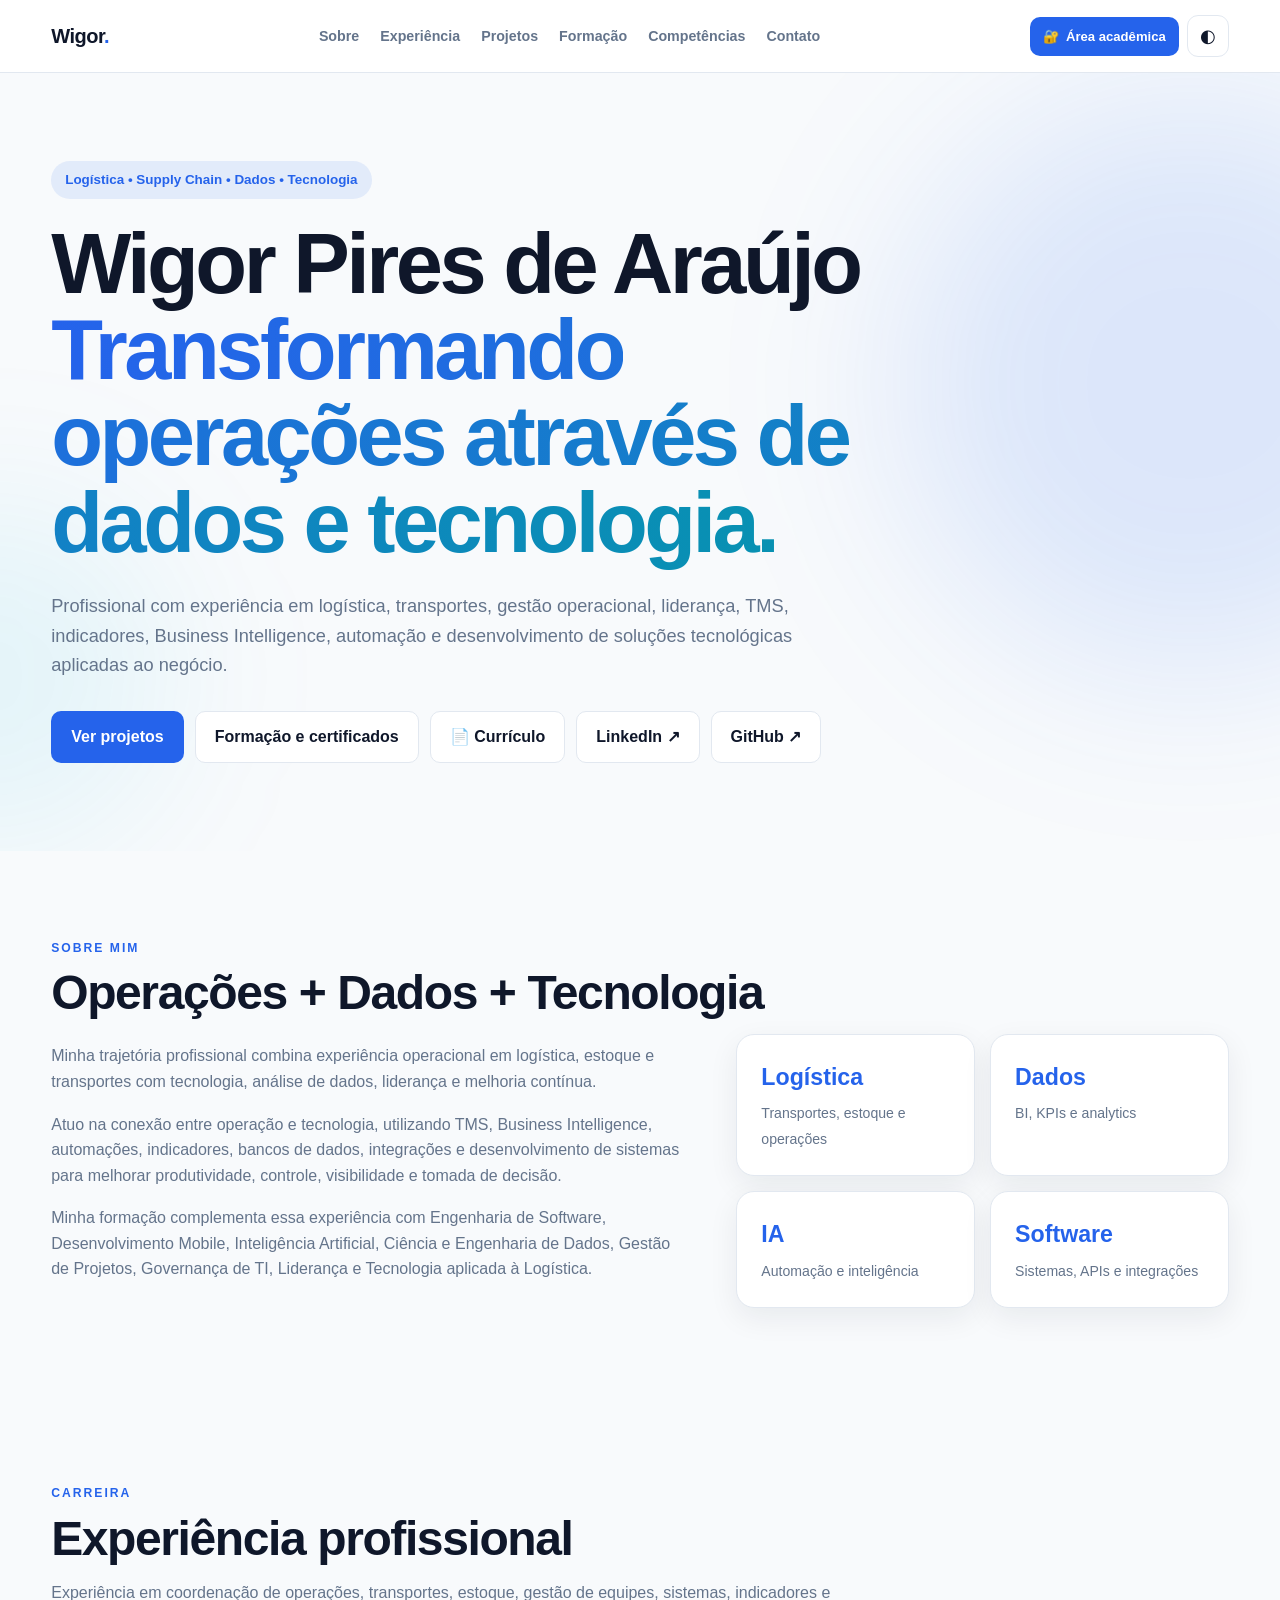
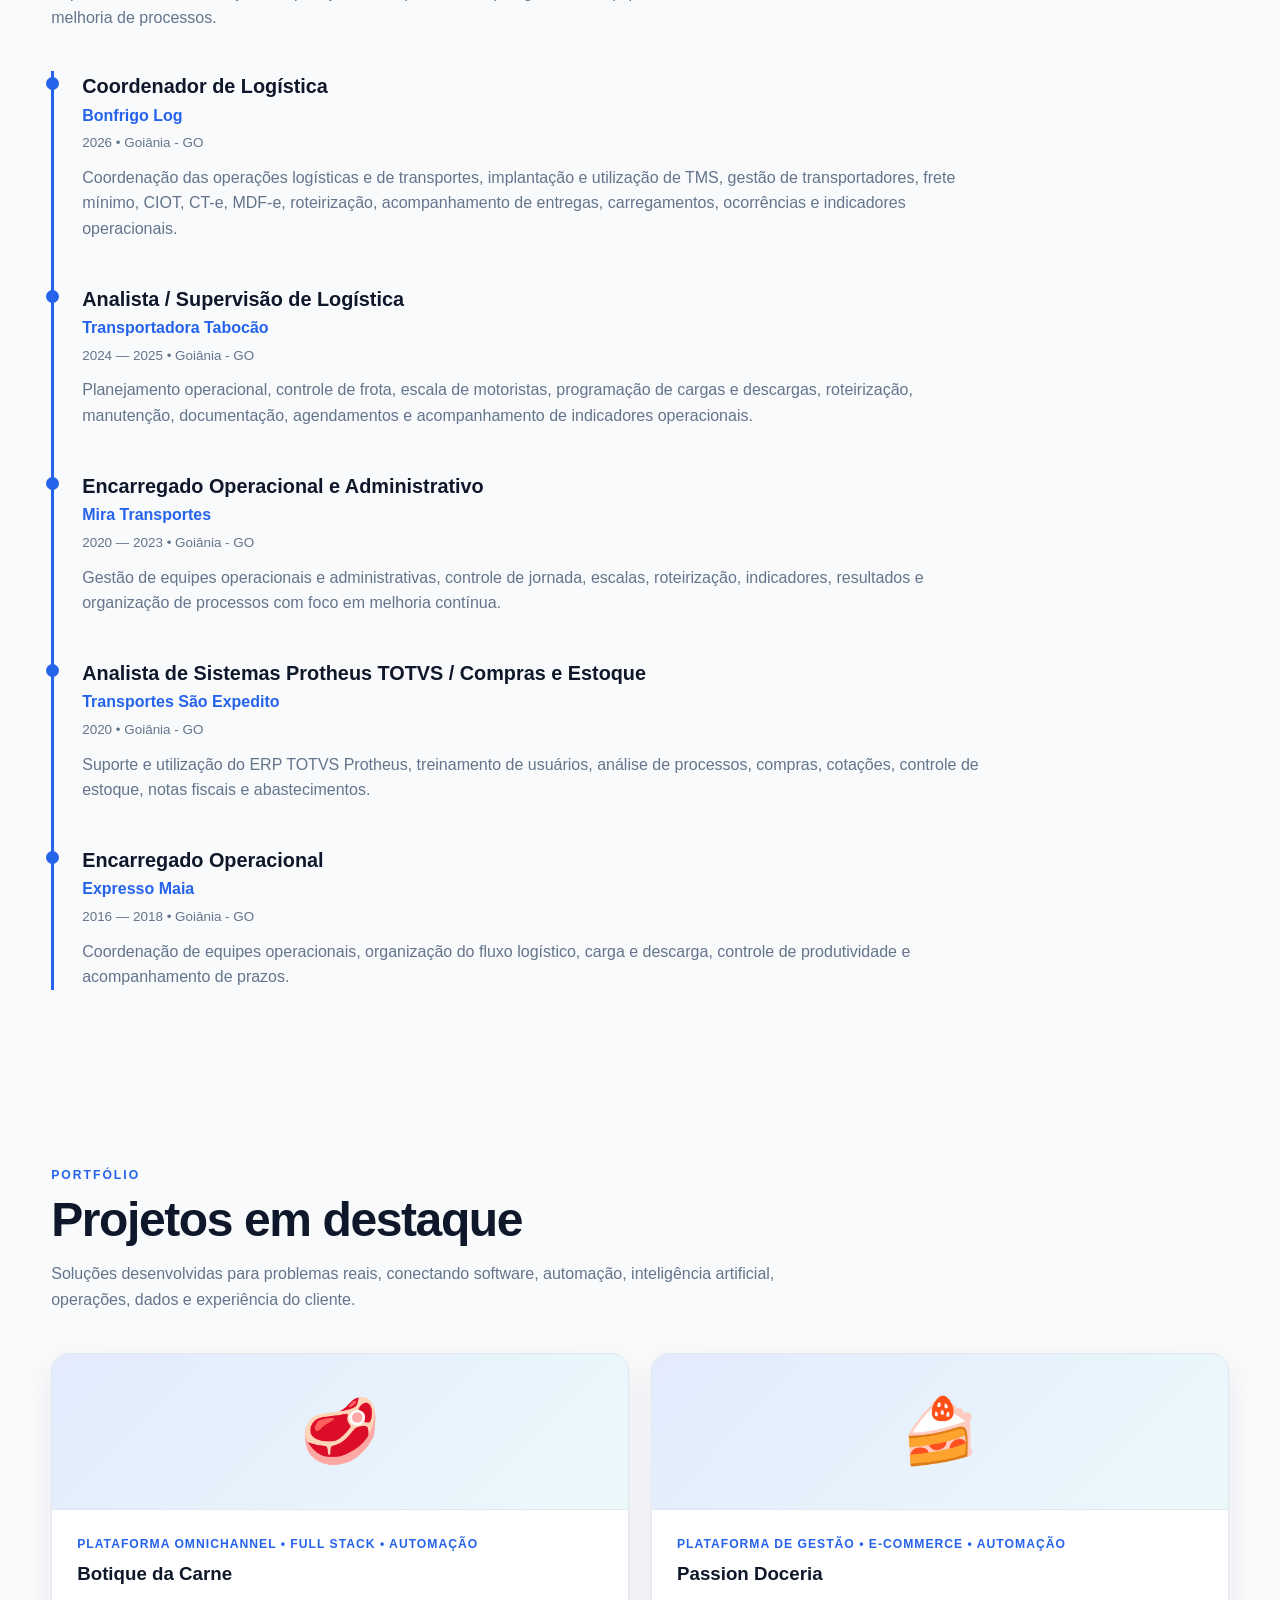
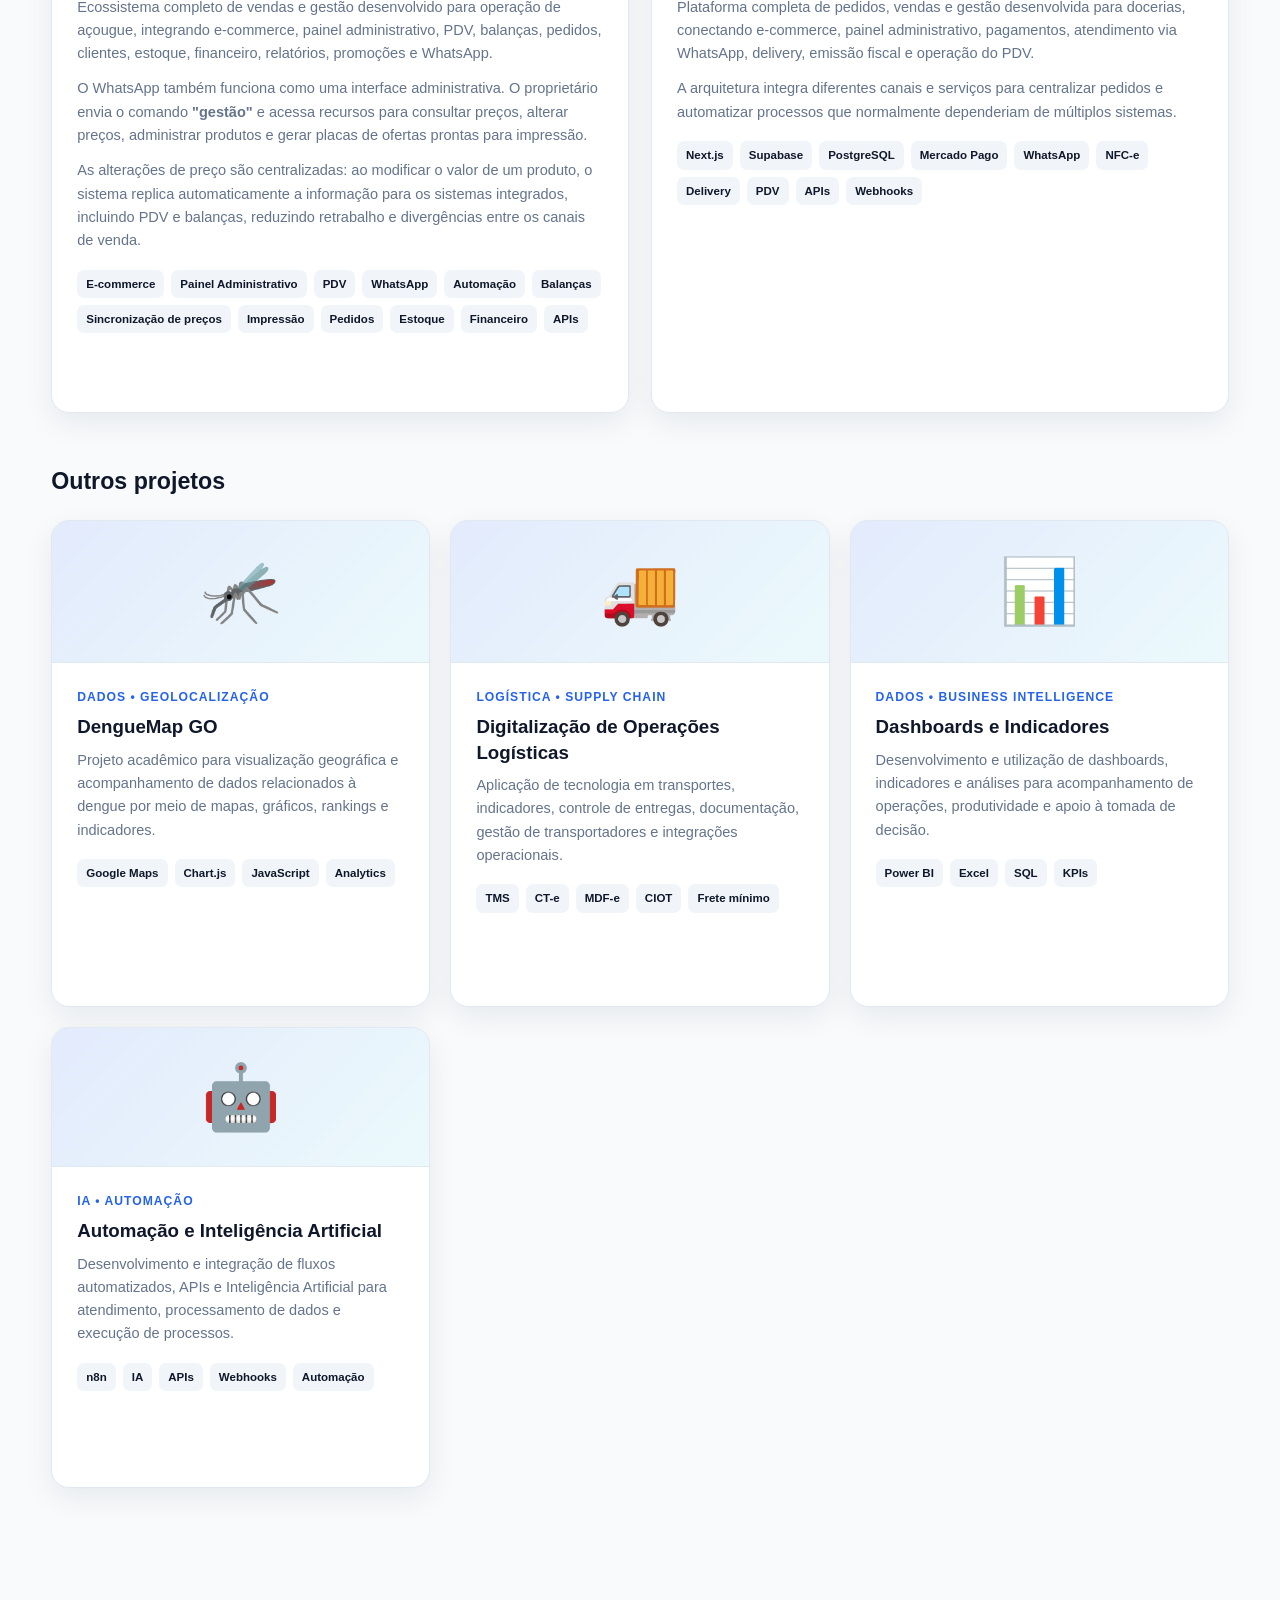
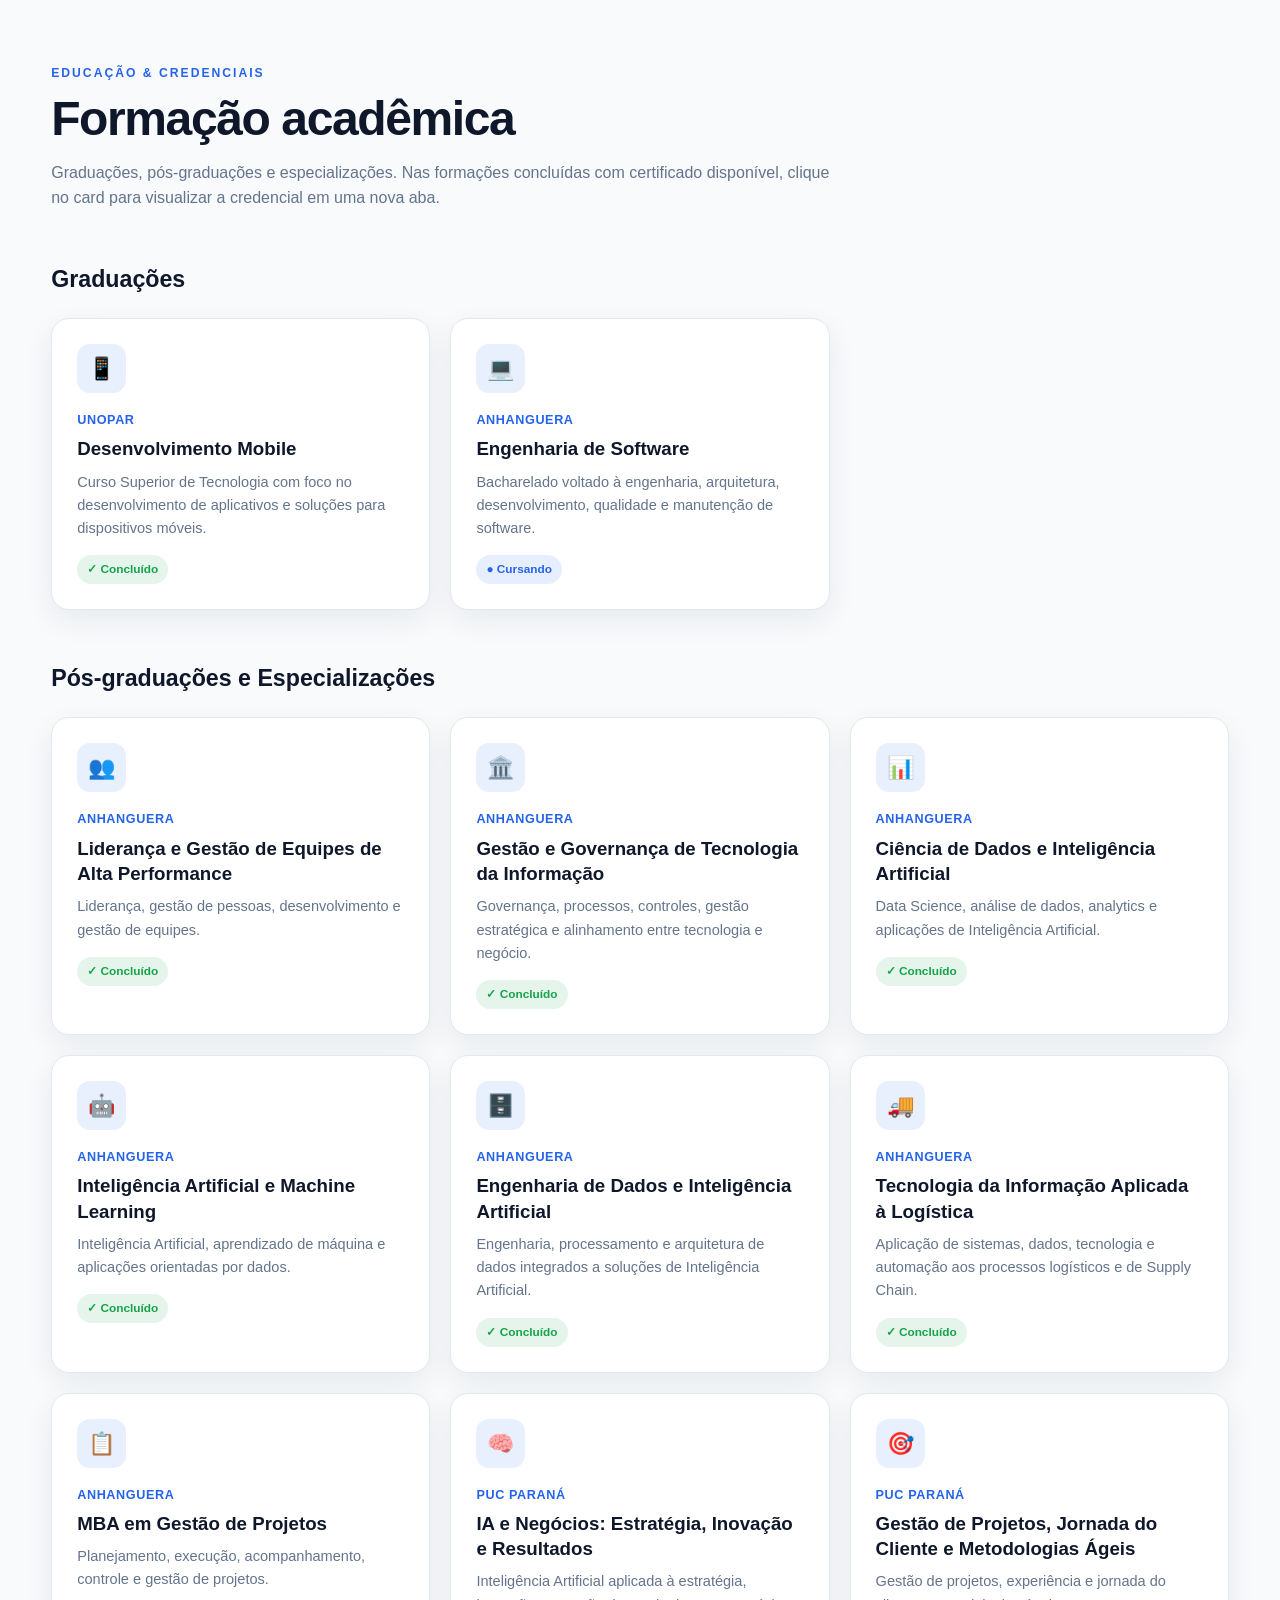
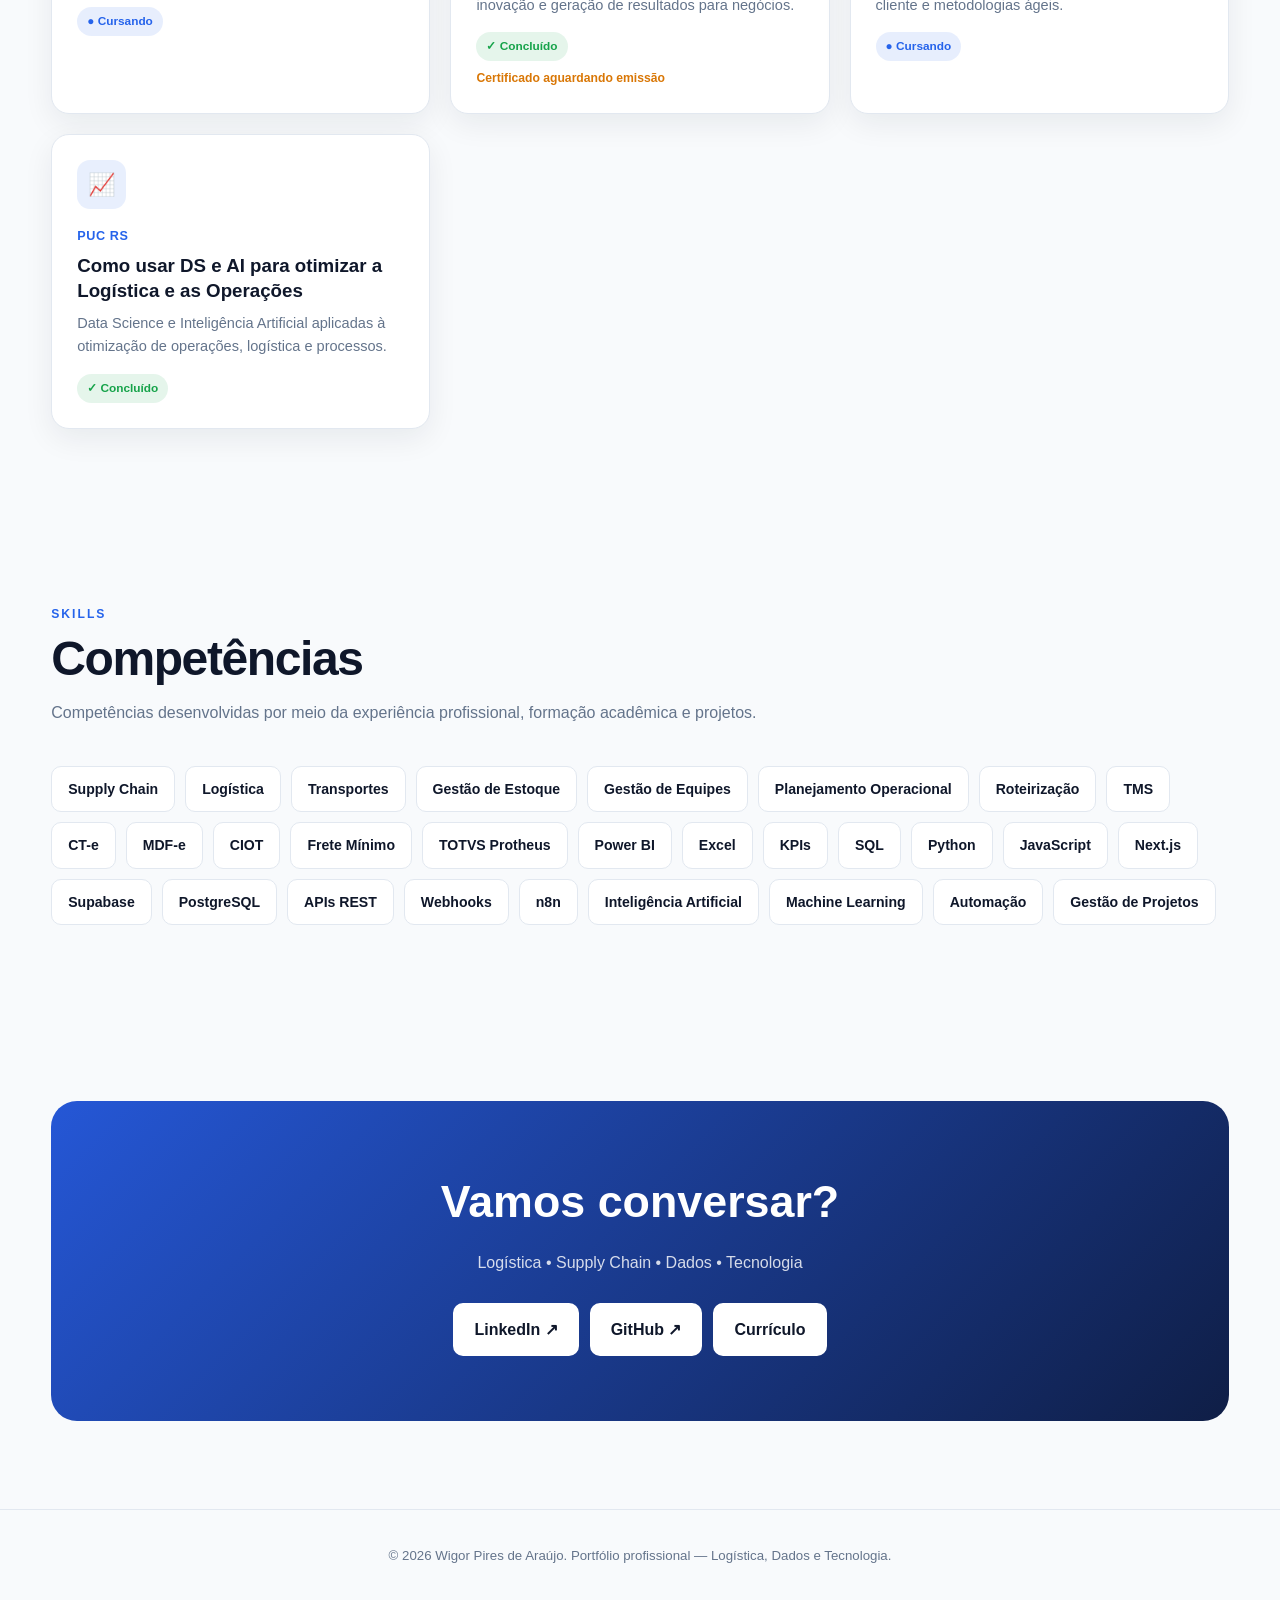
==== commit 49d49563: "Área acadêmica sem Supabase: cofre criptografado e upload de certificados - Dados e certificados fic" ====
--- a/index.html
+++ b/index.html
@@ -2280,6 +2280,80 @@
     document.body.classList.add("dark");
   }
 
+
+  /* CERTIFICADOS
+     A lista dos certificados públicos é gerada pela área acadêmica
+     em certificados/index.json. Só ganham link os que existem. */
+
+  (async function sincronizarCertificados() {
+
+    const normalizar = texto =>
+      texto.replace(/\s+/g, " ").trim().toLowerCase();
+
+    const cards = [...document.querySelectorAll("#formacao .education-card")];
+
+    function tornarLink(card, caminho) {
+      const link = document.createElement("a");
+      link.className = card.className
+        .replace("no-certificate", "has-certificate");
+      link.href = caminho;
+      link.target = "_blank";
+      link.rel = "noopener noreferrer";
+      link.innerHTML = card.innerHTML;
+      card.replaceWith(link);
+    }
+
+    function removerLink(card) {
+      const artigo = document.createElement("article");
+      artigo.className = card.className
+        .replace("has-certificate", "no-certificate");
+      artigo.innerHTML = card.innerHTML;
+      card.replaceWith(artigo);
+    }
+
+    let publicos = null;
+
+    try {
+      const r = await fetch("certificados/index.json", { cache: "no-cache" });
+      if (r.ok) publicos = await r.json();
+    } catch { /* aberto como arquivo local */ }
+
+    if (Array.isArray(publicos)) {
+      const mapa = new Map(
+        publicos.map(c => [normalizar(c.titulo || ""), c.caminho])
+      );
+
+      cards.forEach(card => {
+        const titulo = normalizar(card.querySelector("h3").textContent);
+        const caminho = mapa.get(titulo);
+
+        if (caminho && /^certificados\/[a-z0-9._-]+$/.test(caminho)) {
+          if (card.tagName === "A") card.href = caminho;
+          else tornarLink(card, caminho);
+        } else if (card.tagName === "A") {
+          removerLink(card);
+        }
+      });
+
+      return;
+    }
+
+    // Sem lista publicada: confere se cada arquivo linkado existe
+    if (location.protocol === "file:") return;
+
+    cards
+      .filter(card => card.tagName === "A")
+      .forEach(async card => {
+        try {
+          const r = await fetch(card.href, { method: "HEAD" });
+          if (!r.ok) removerLink(card);
+        } catch {
+          removerLink(card);
+        }
+      });
+
+  })();
+
 </script>
 
 </body>
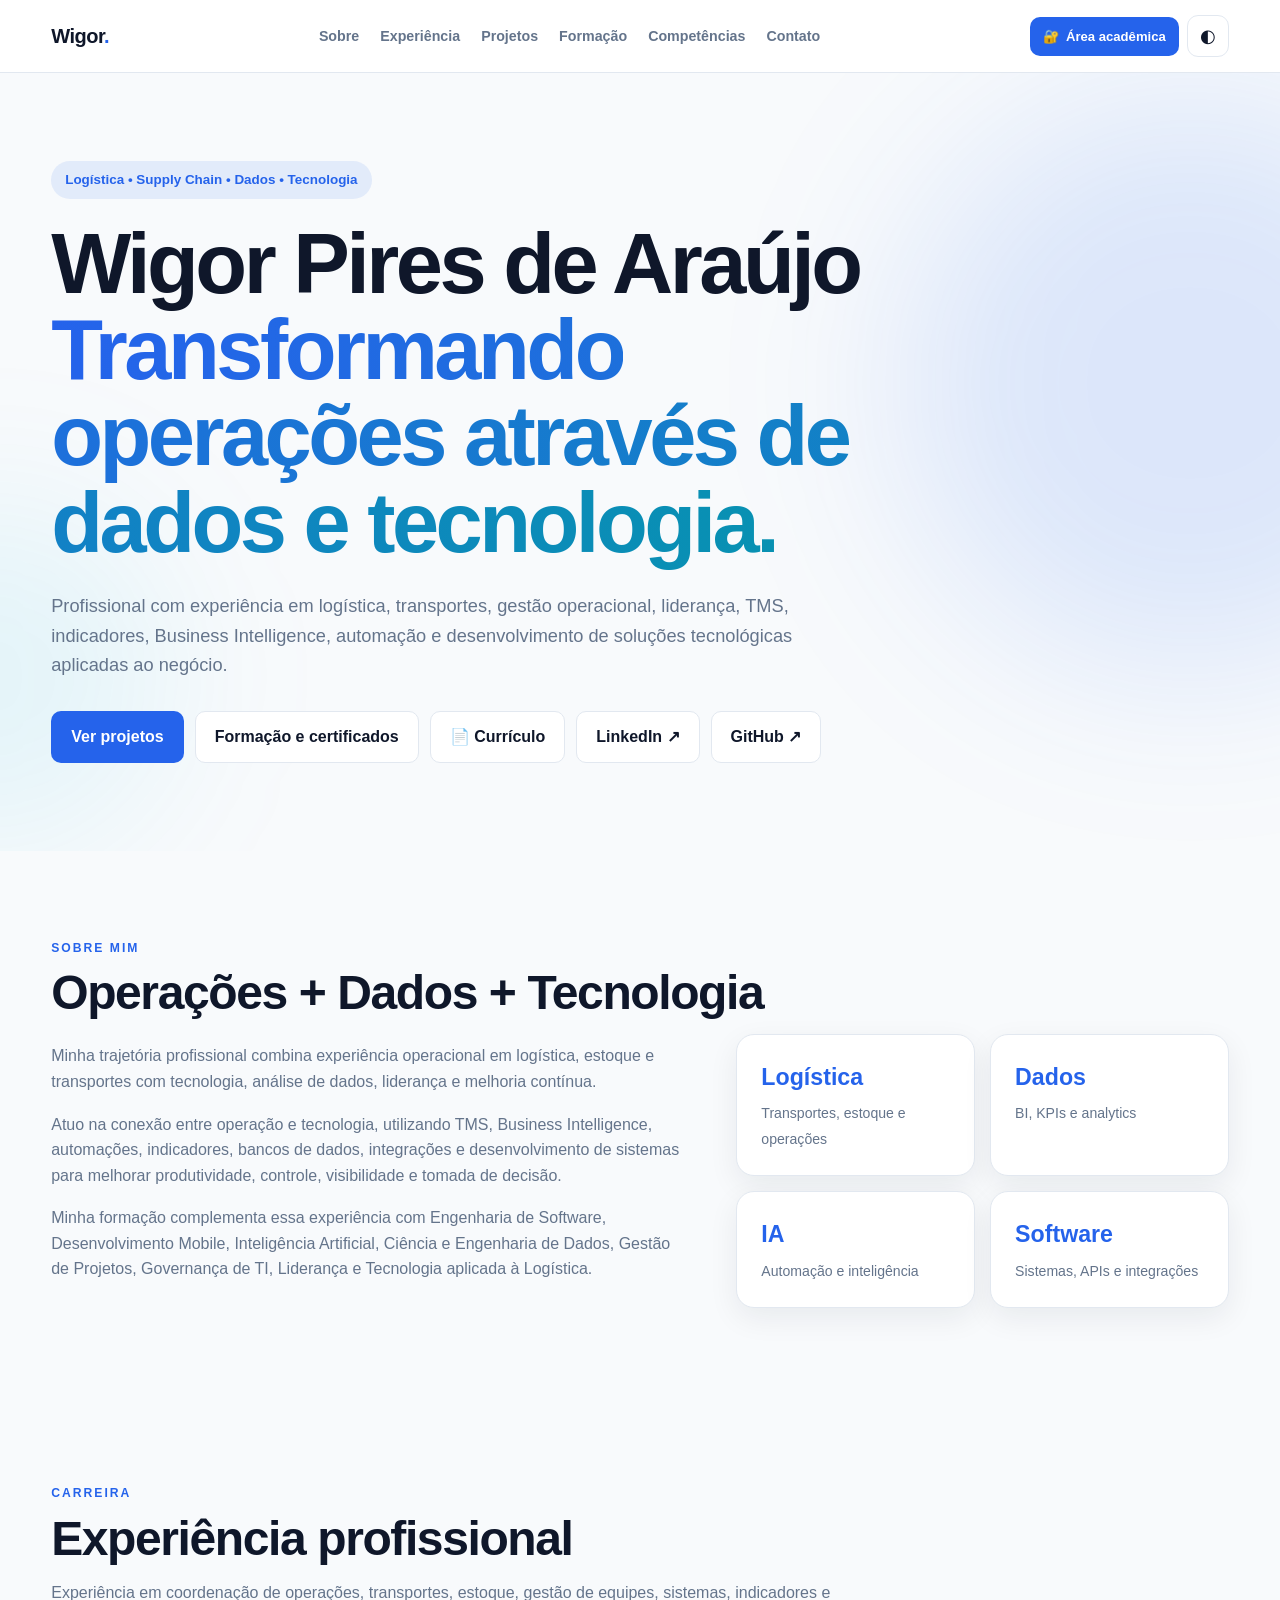
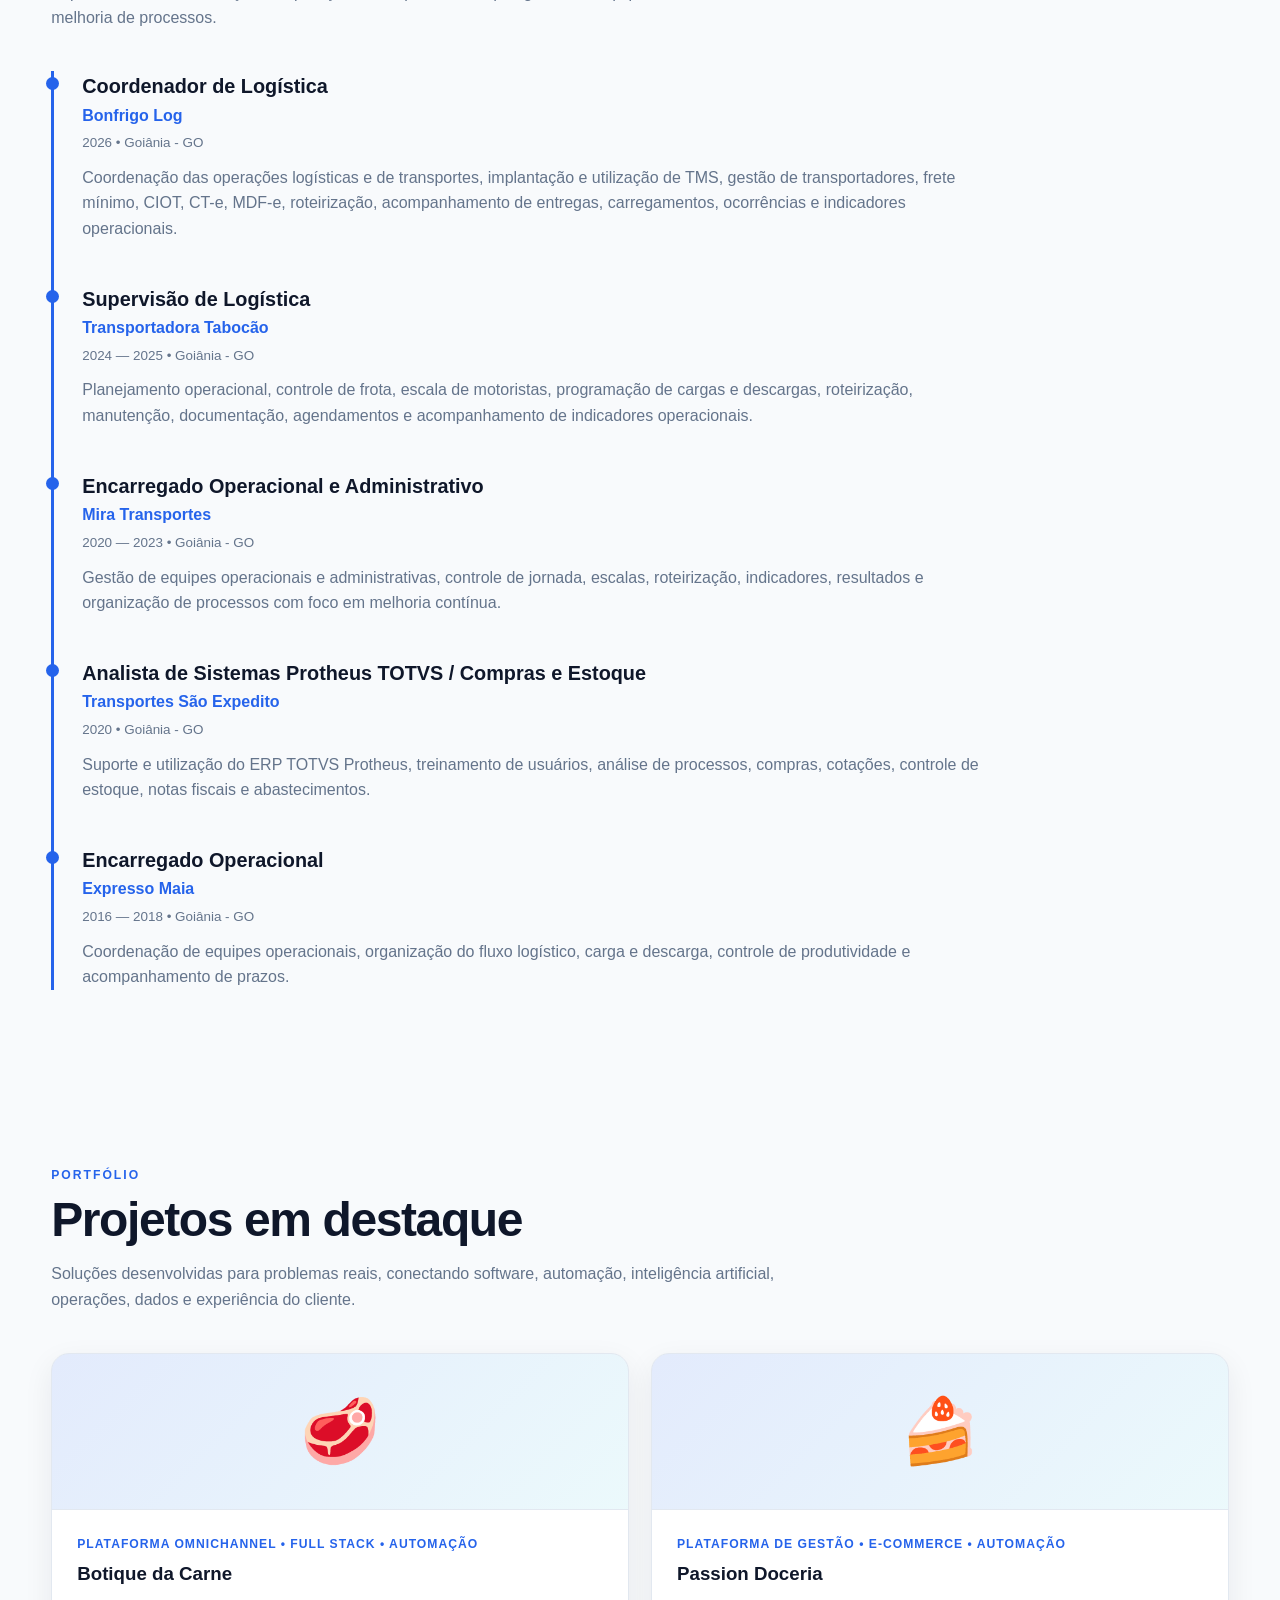
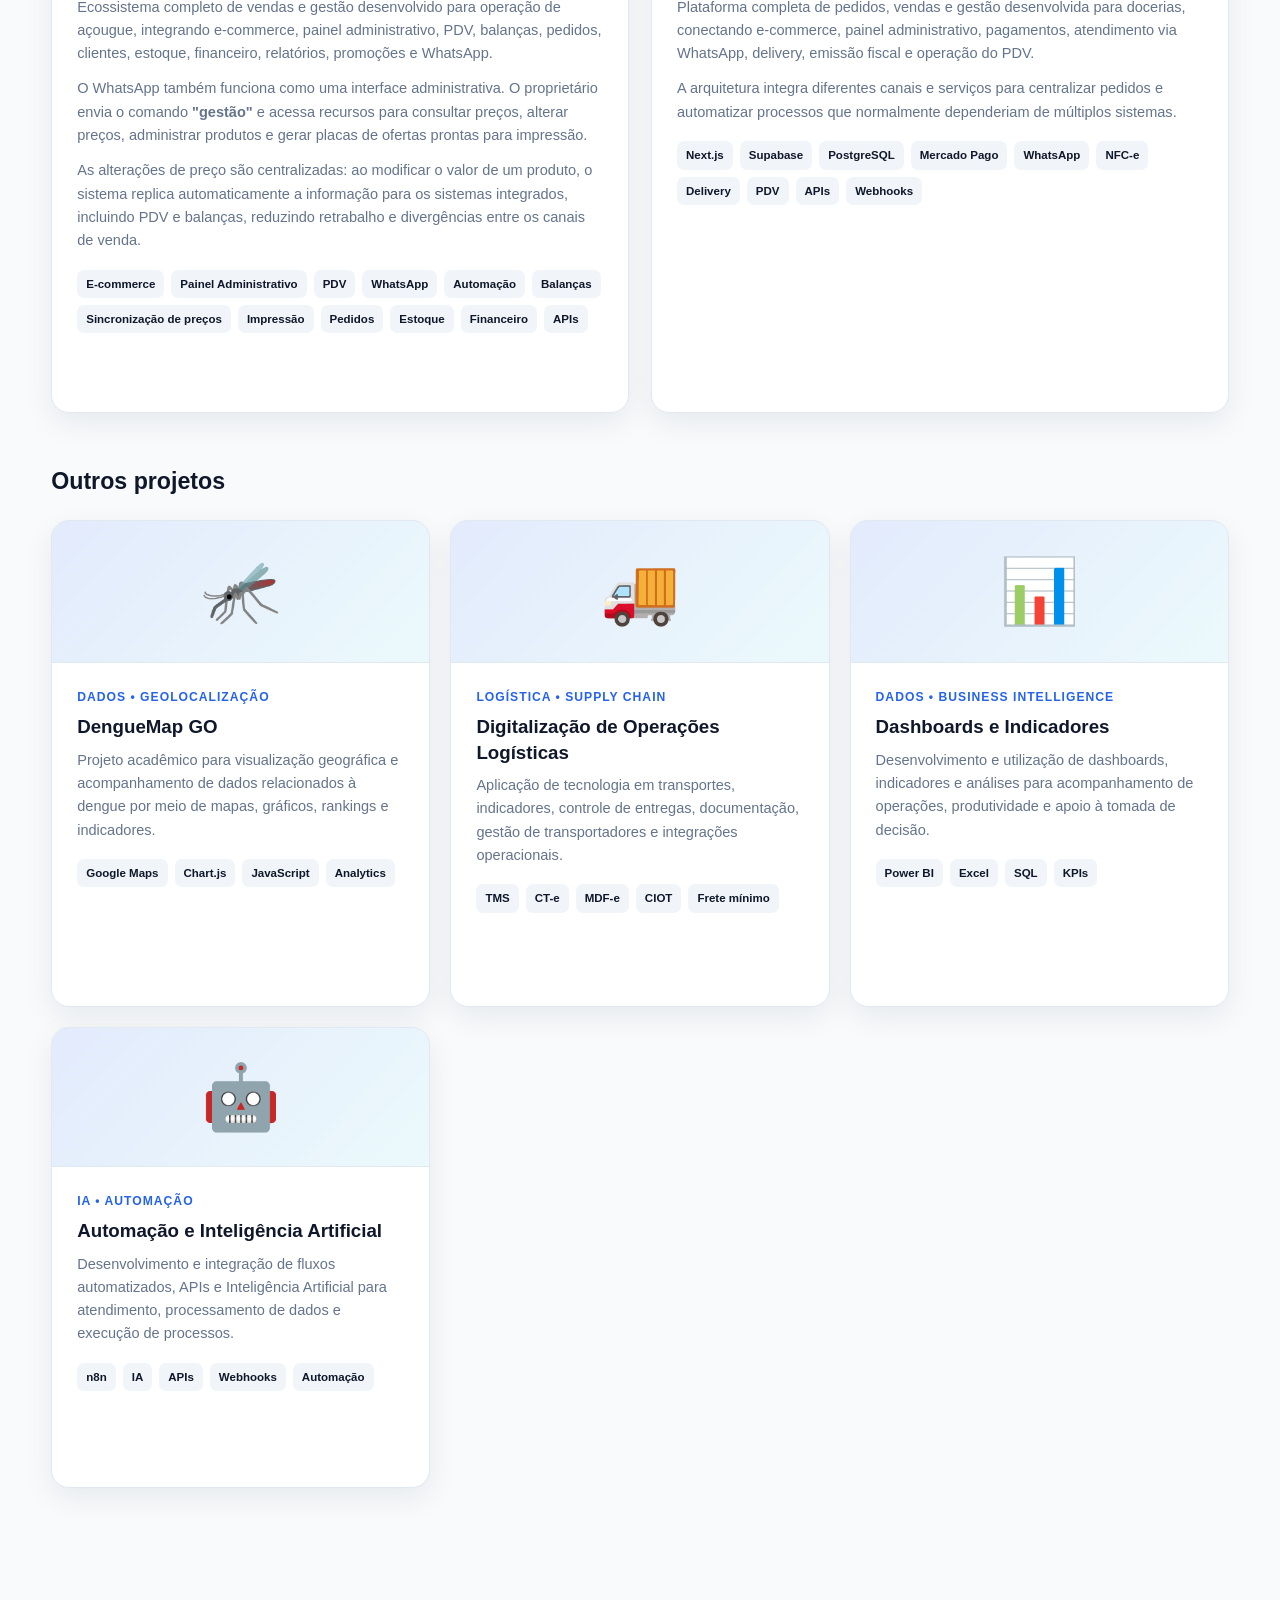
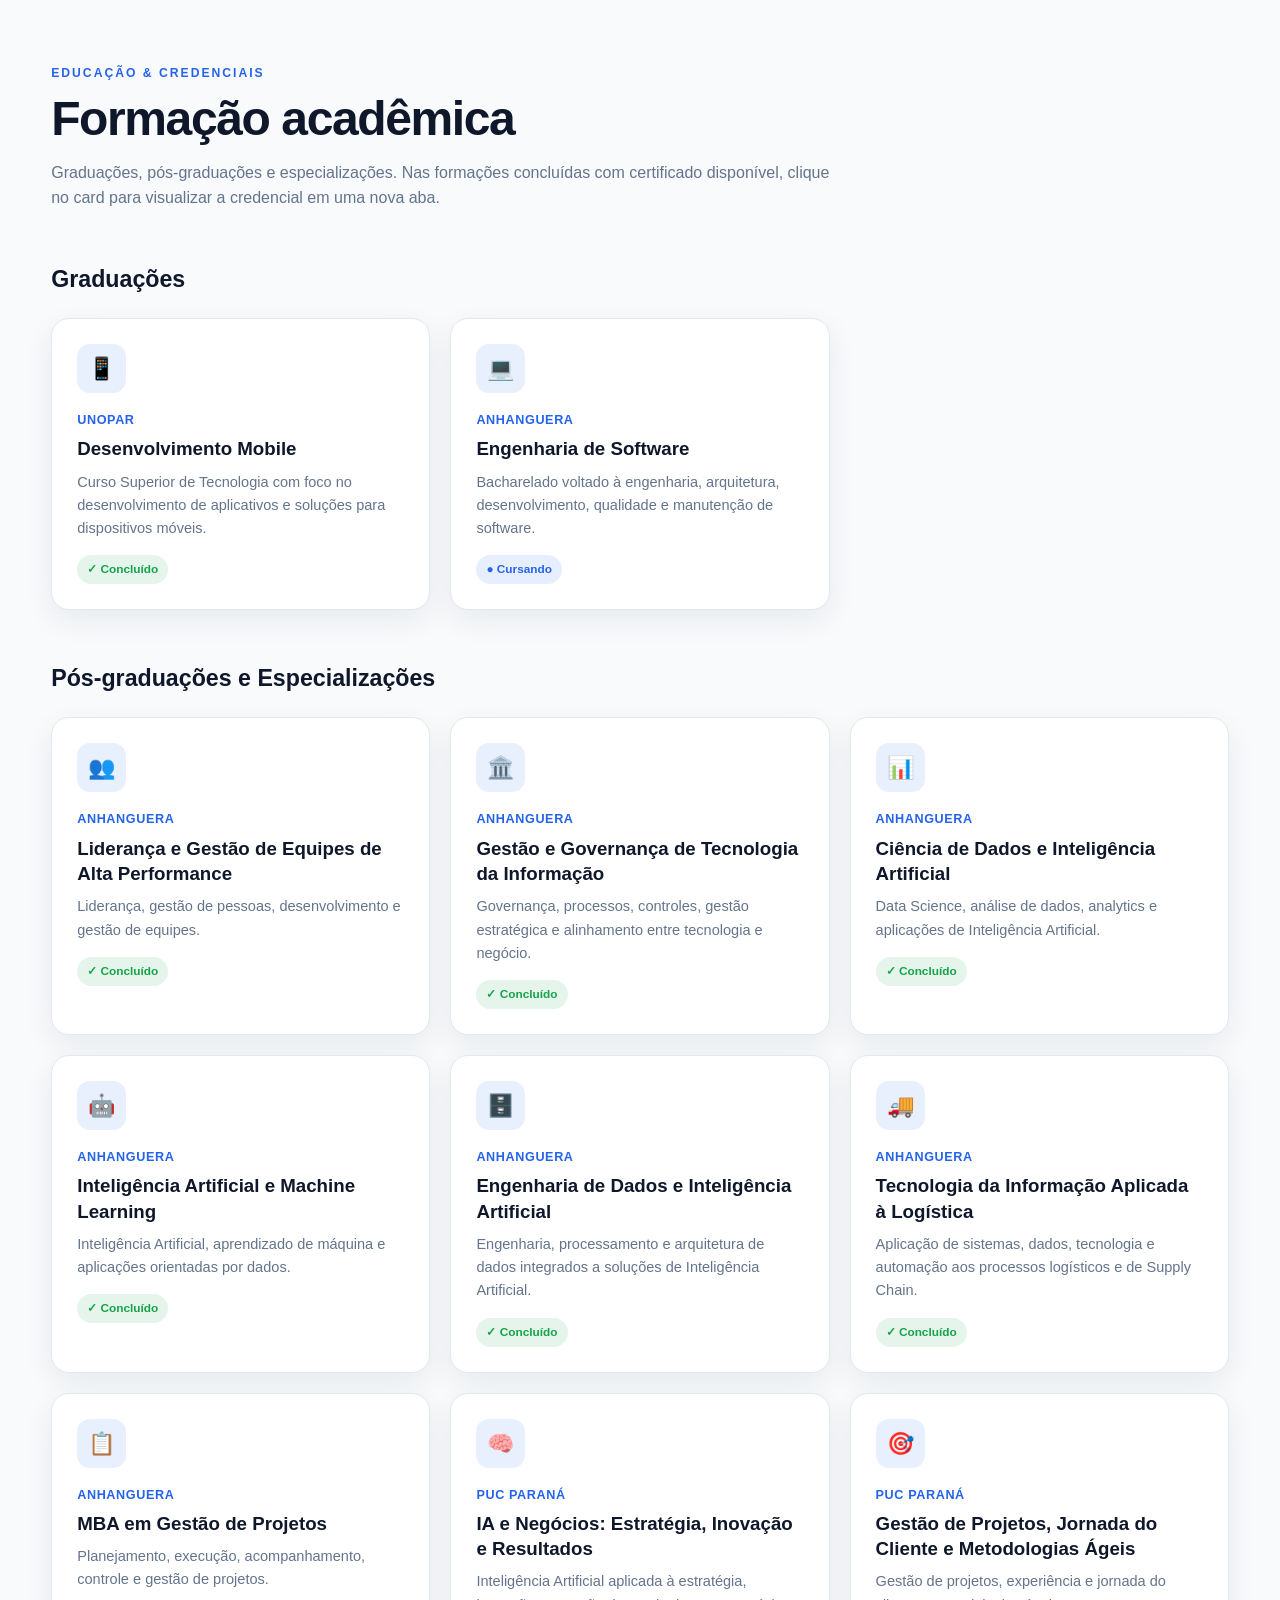
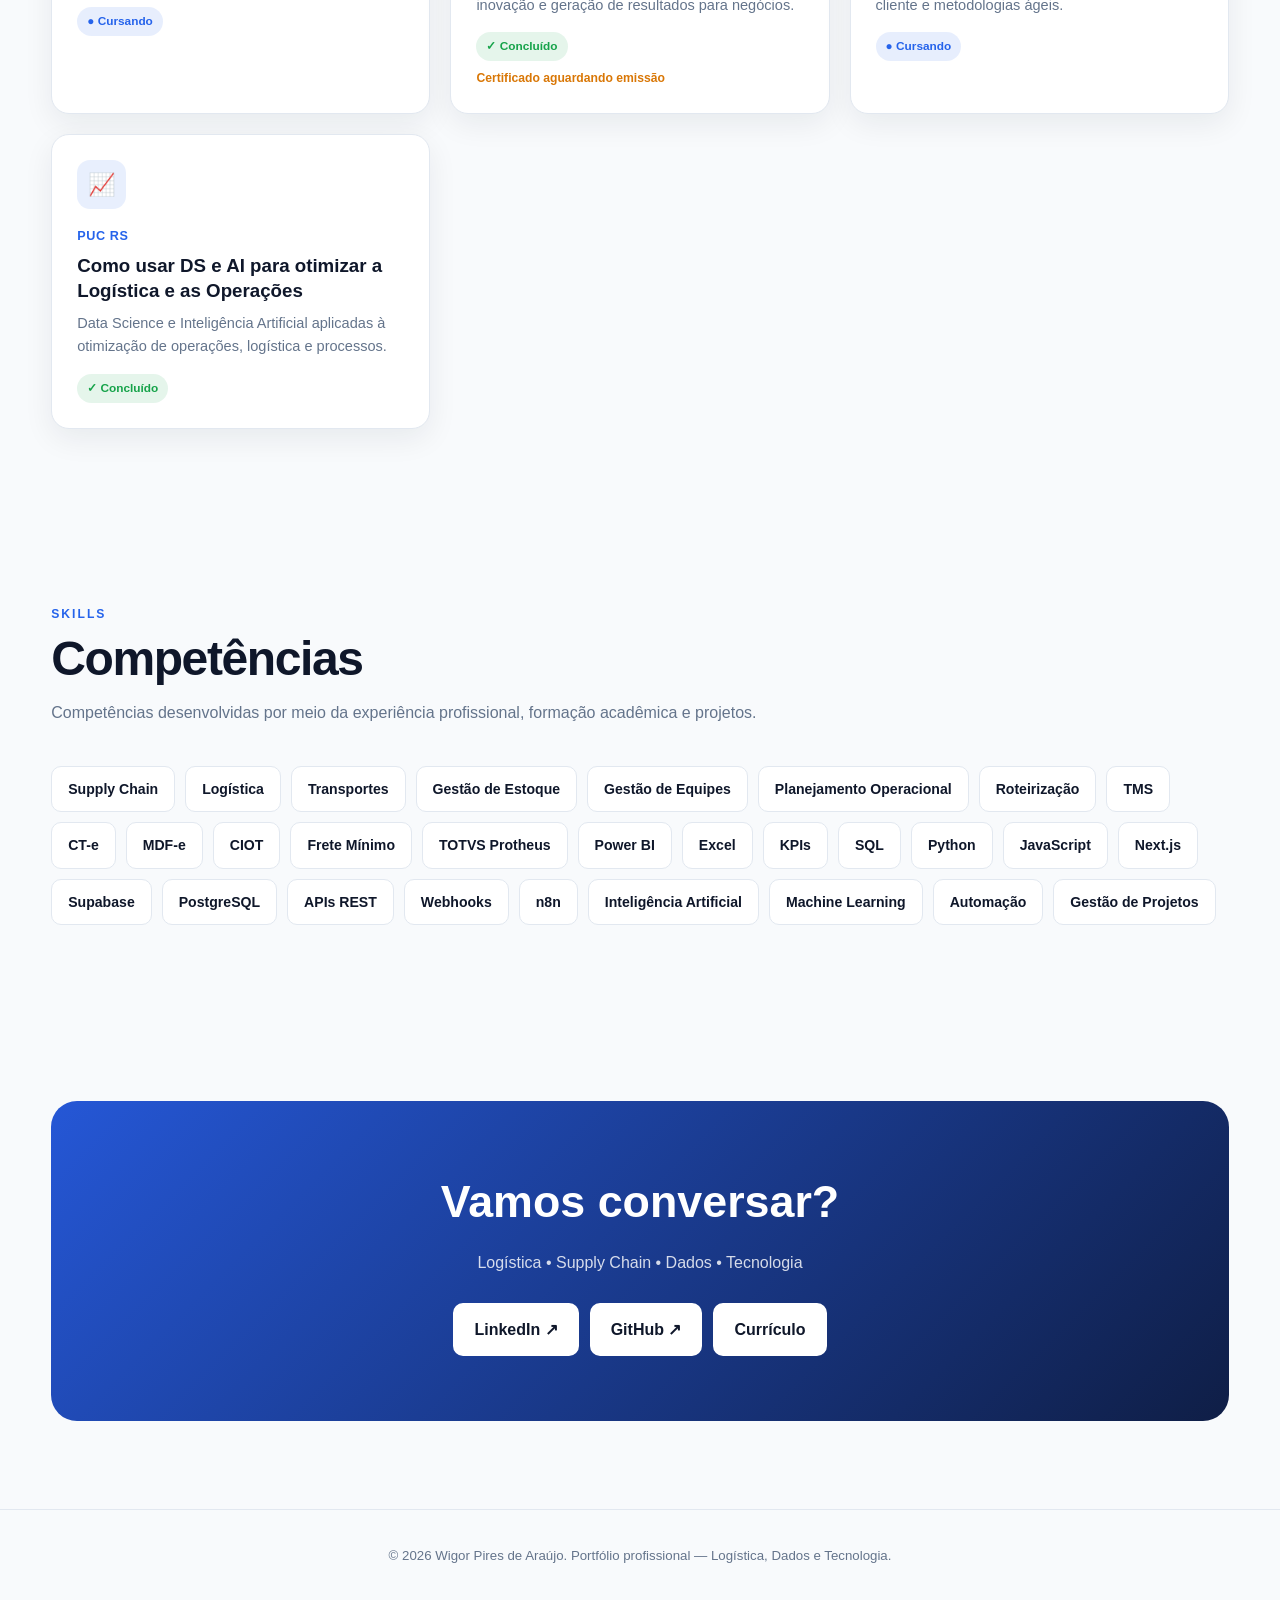
==== commit 12663483: "Update index.html" ====
--- a/index.html
+++ b/index.html
@@ -1217,7 +1217,7 @@
       <div class="timeline-item">
 
         <h3>
-          Analista / Supervisão de Logística
+          Supervisão de Logística
         </h3>
 
         <div class="timeline-company">
